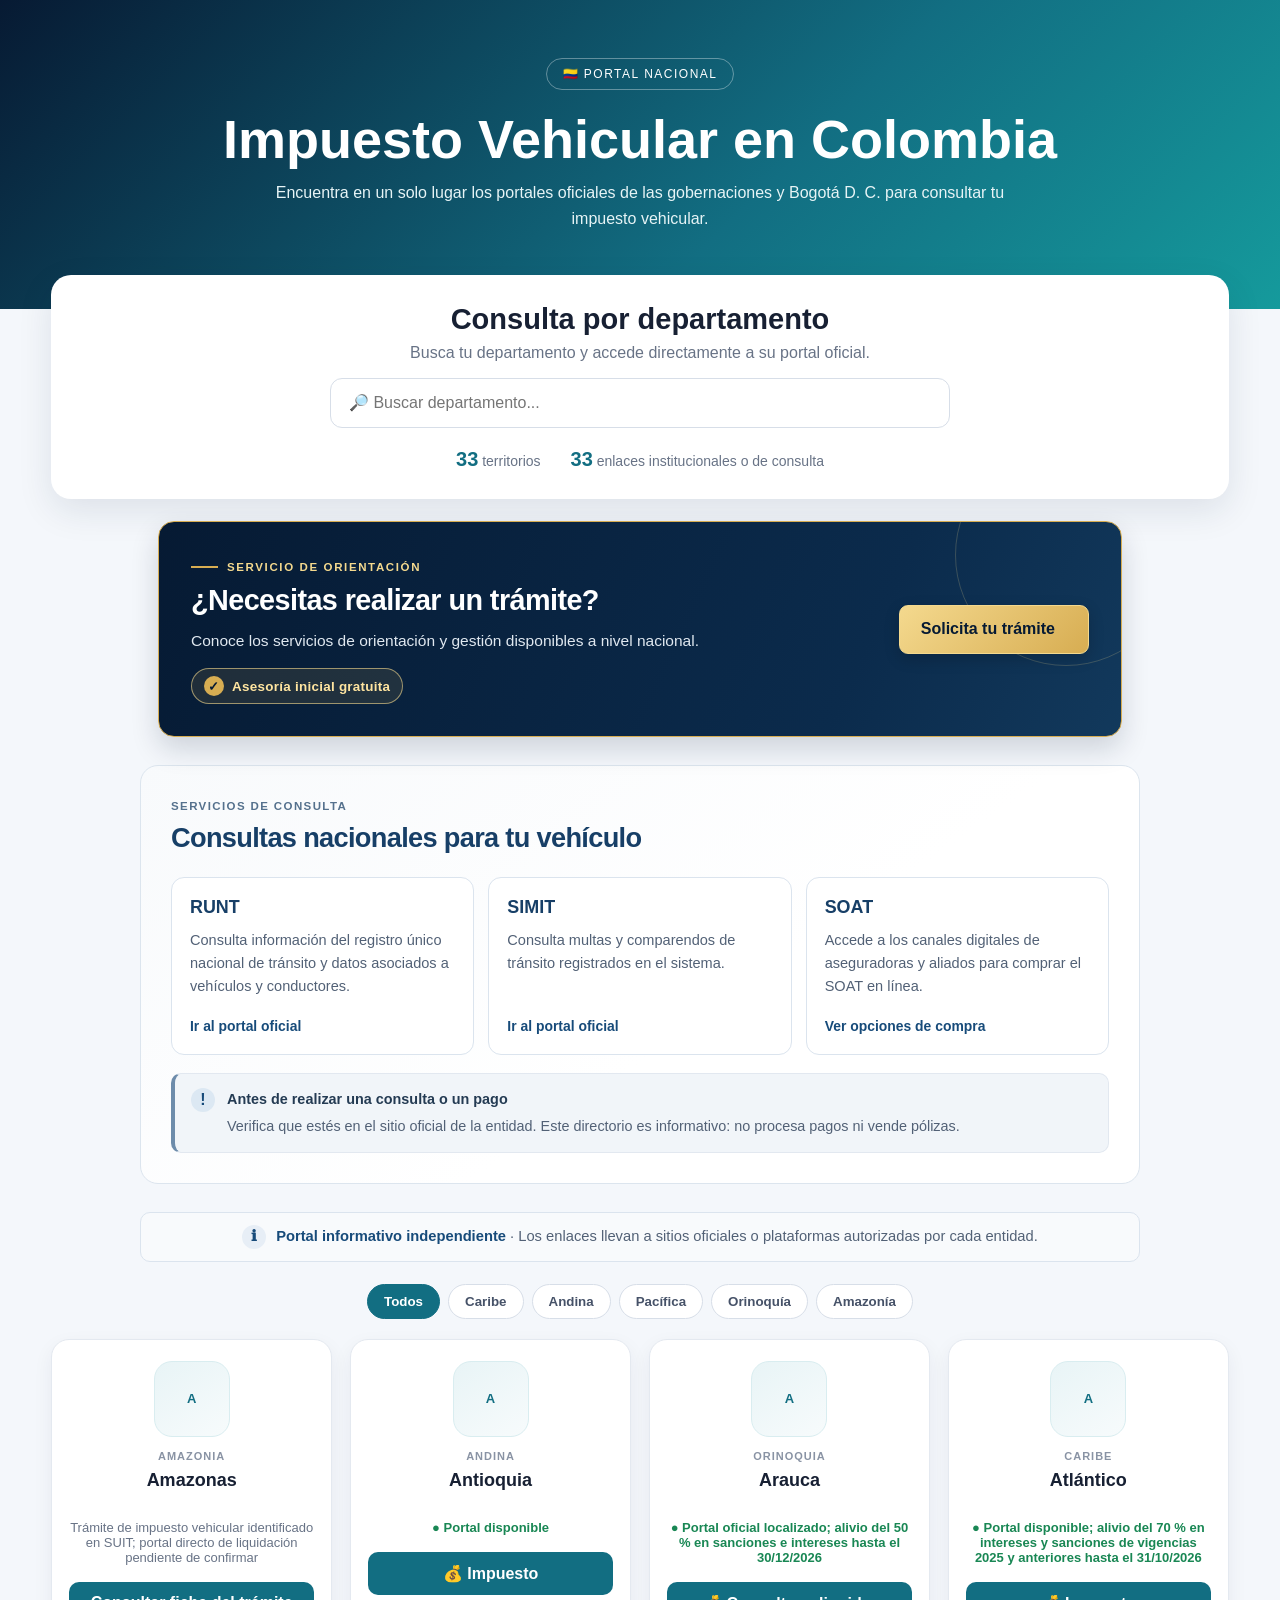
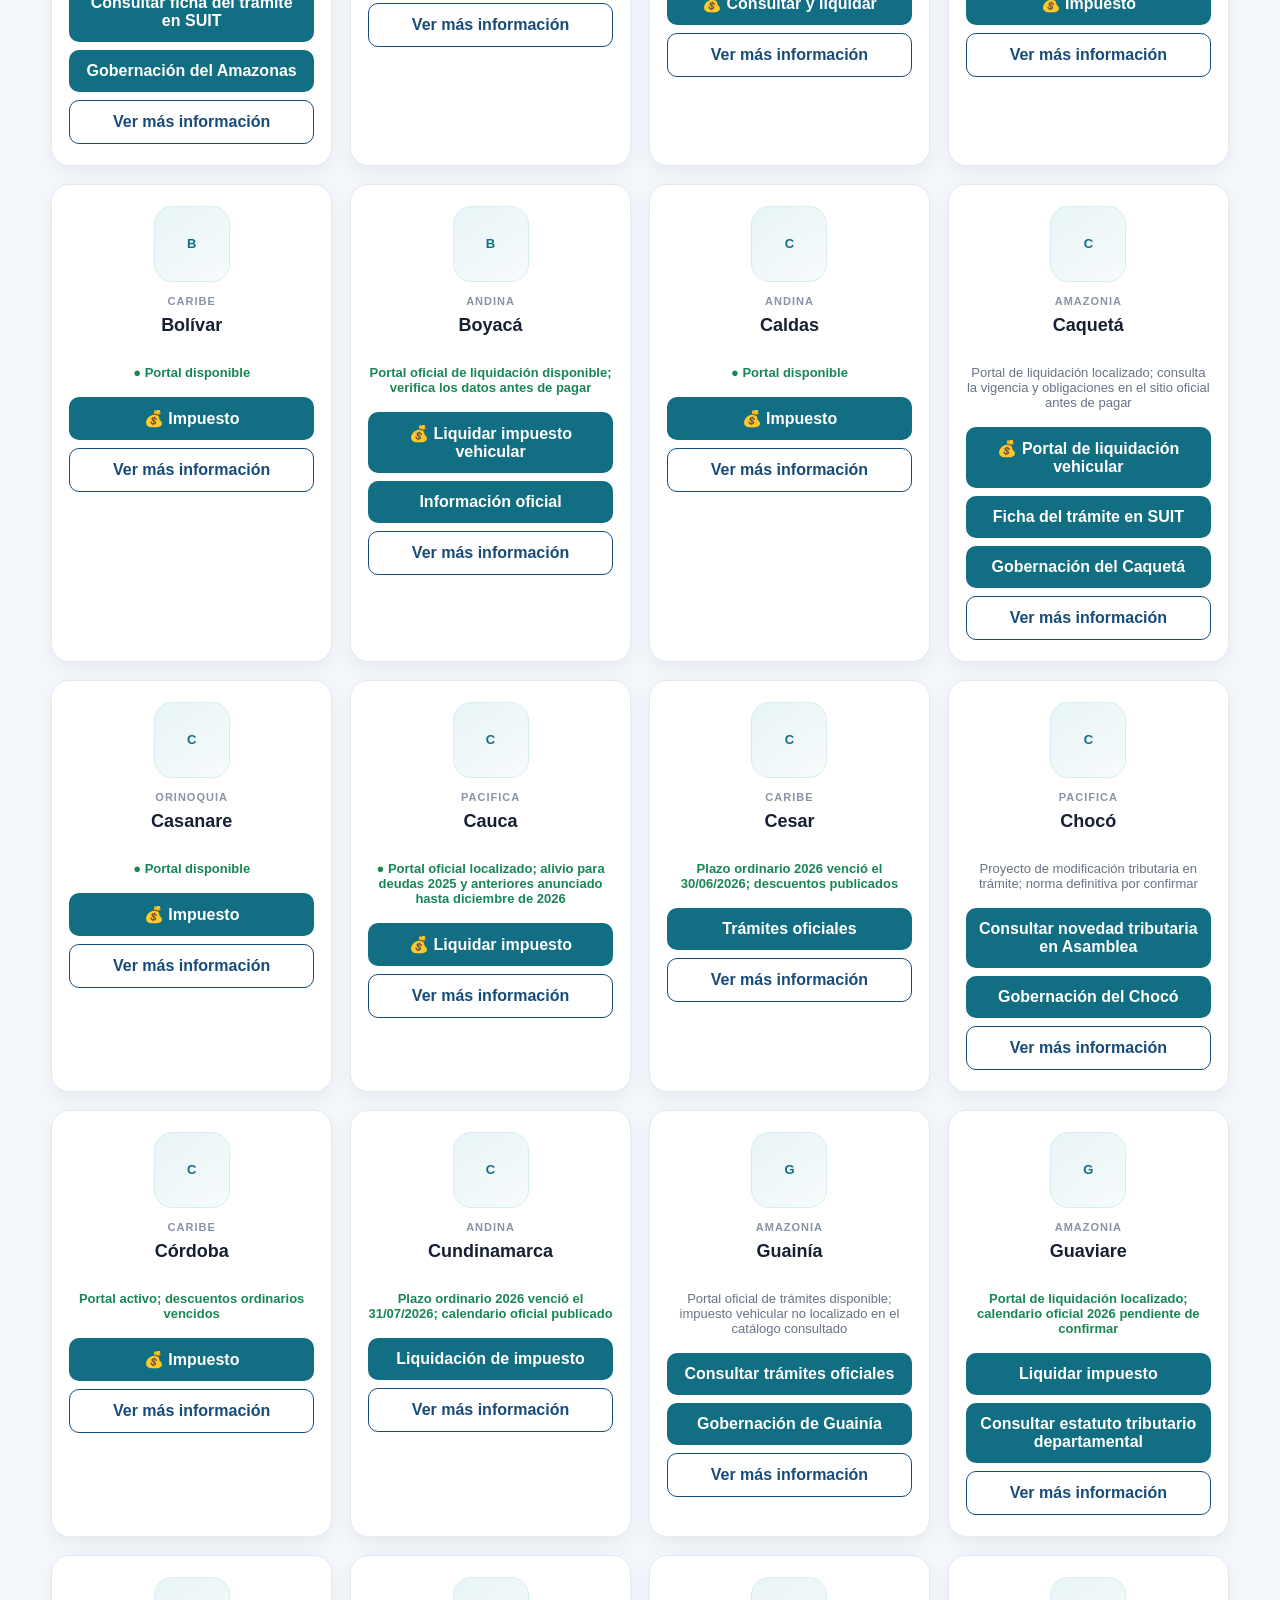
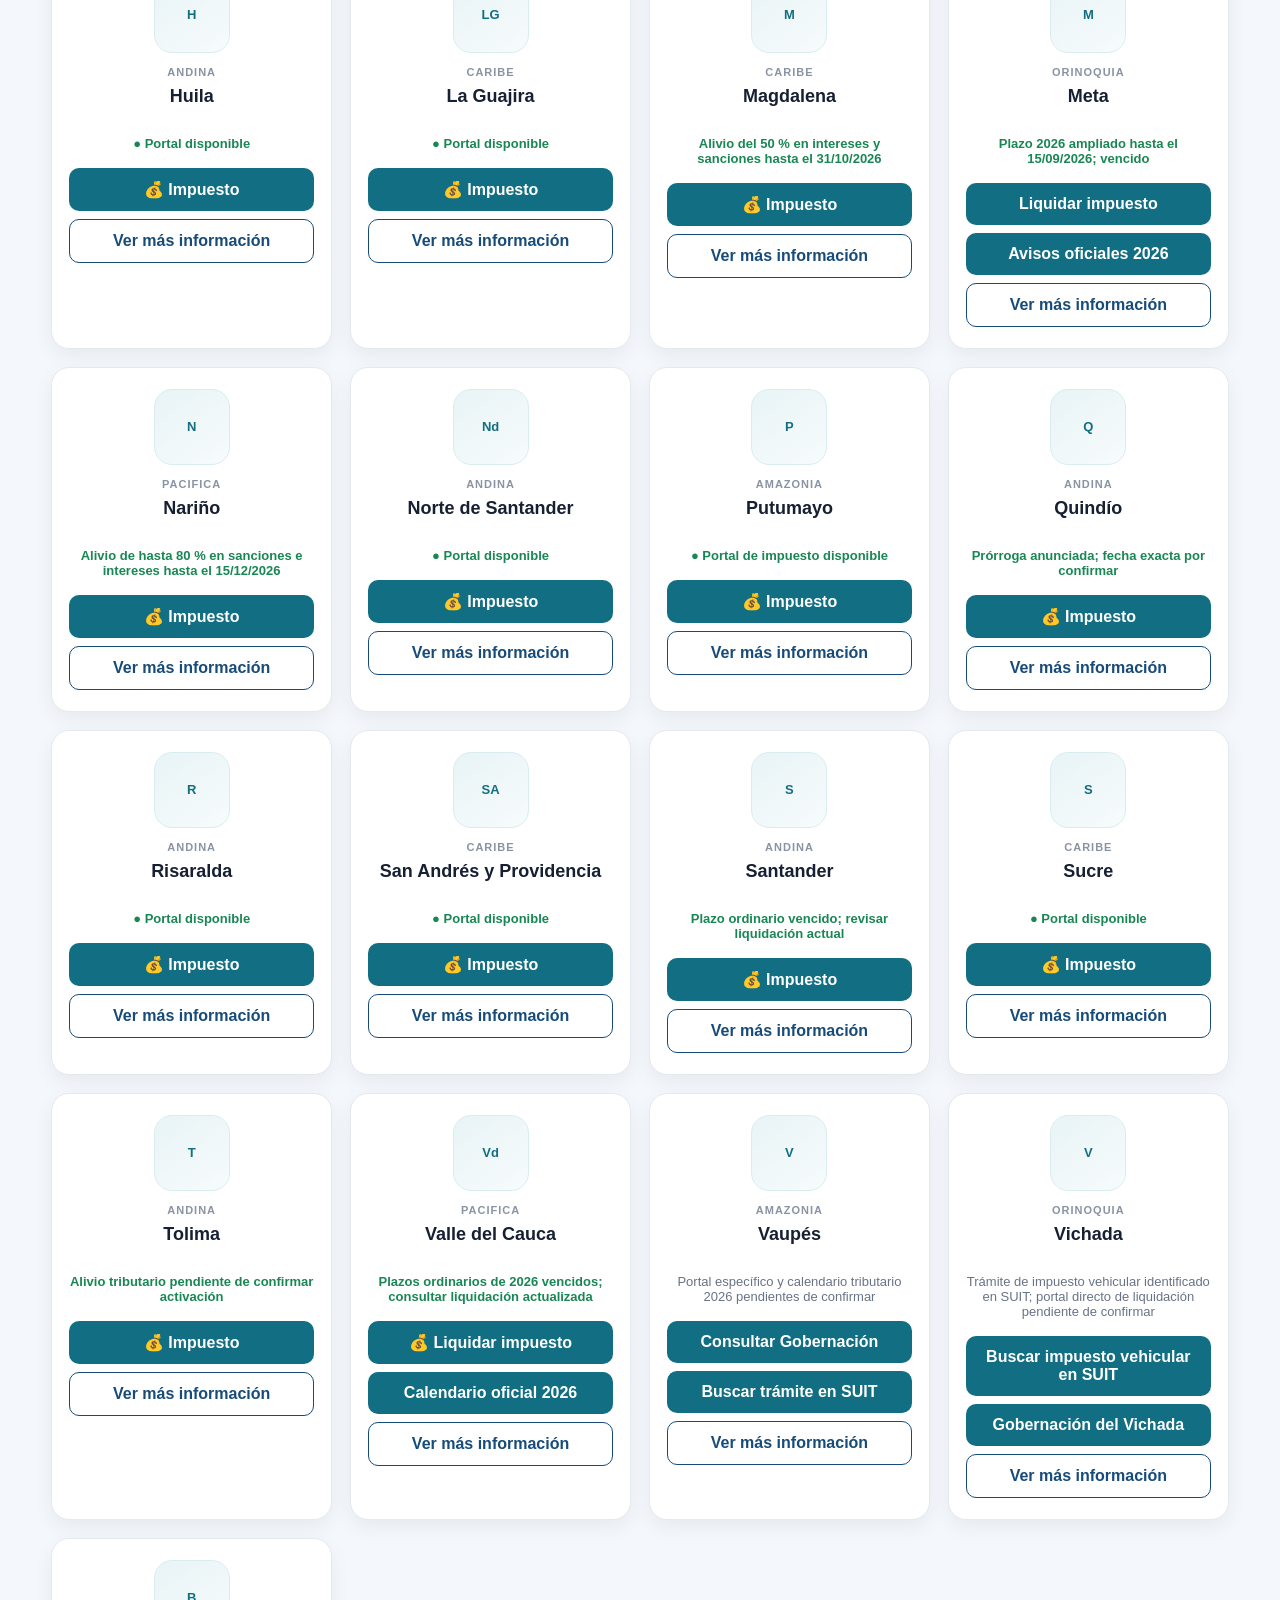
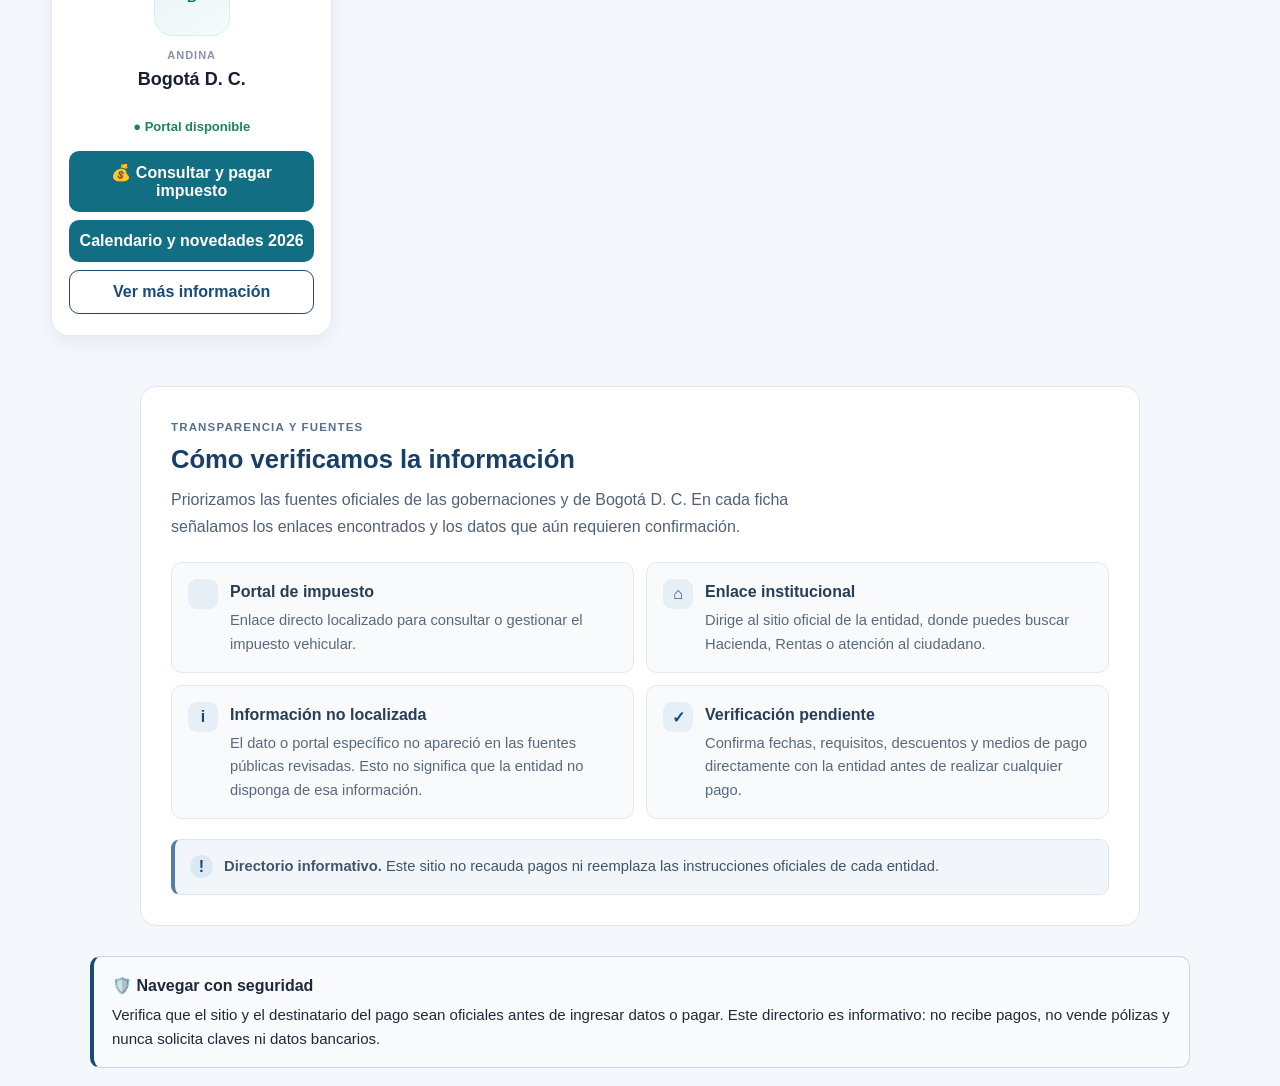
==== index.html @ 4b1fb457 "Retirar banners temporales y restaurar encabezado de texto" ====
<!DOCTYPE html>
<html lang="es">
<head>
    <meta charset="UTF-8">
    <meta name="viewport" content="width=device-width, initial-scale=1.0">
    <meta name="description" content="Portal informativo para consultar el impuesto vehicular en Colombia y acceder a los portales oficiales por departamento.">
    <title>Impuesto Vehicular en Colombia | Consulta por Departamento</title>
    <link rel="stylesheet" href="css/estilos.css">

<style id="modulo-solicita-tramite">
.tramites-acceso{max-width:1000px;margin:22px auto 28px;padding:0 18px}
.tramites-resumen{position:relative;display:flex;align-items:center;justify-content:space-between;gap:24px;overflow:hidden;padding:clamp(22px,3vw,32px);border:1px solid #d7ad52;border-radius:16px;background:linear-gradient(115deg,#061a33 0%,#0b2b4c 72%,#12395c 100%);box-shadow:0 12px 28px rgba(6,26,51,.16)}
.tramites-resumen:after{content:"";position:absolute;right:-56px;top:-78px;width:220px;height:220px;border:1px solid rgba(244,217,142,.2);border-radius:50%;pointer-events:none}
.tramites-resumen-texto{position:relative;z-index:1;min-width:0}
.tramites-etiqueta{display:inline-flex;align-items:center;gap:9px;margin:0 0 10px;color:#f4d98e;font-size:.72rem;font-weight:800;letter-spacing:.14em}
.tramites-etiqueta:before{content:"";display:inline-block;width:27px;height:2px;background:#d7ad52}
.tramites-resumen h2{margin:0 0 9px;color:#fff;font-size:clamp(1.3rem,2.7vw,1.8rem);line-height:1.25;letter-spacing:-.02em}
.tramites-resumen p{margin:0;color:#e0e8f0;font-size:.97rem;line-height:1.65}
.tramites-gratis{display:inline-flex;align-items:center;gap:8px;margin-top:15px;padding:7px 12px;border:1px solid rgba(244,217,142,.6);border-radius:999px;background:rgba(215,173,82,.12);color:#ffe5a0;font-size:.84rem;font-weight:800;letter-spacing:.02em}
.tramites-gratis-icono{display:inline-flex;align-items:center;justify-content:center;width:20px;height:20px;border-radius:50%;background:#d7ad52;color:#061a33;font-size:.8rem;font-weight:900}
.tramites-toggle{position:relative;z-index:1;flex:0 0 auto;display:inline-flex;align-items:center;justify-content:center;gap:12px;min-height:49px;padding:13px 21px;border:1px solid #f4d98e;border-radius:9px;background:linear-gradient(135deg,#f4d98e,#d7ad52);color:#061a33;text-decoration:none;font:inherit;font-weight:800;box-shadow:0 5px 15px rgba(0,0,0,.18);transition:transform .18s ease,box-shadow .18s ease}
.tramites-toggle:hover,.tramites-toggle:focus-visible{transform:translateY(-2px);box-shadow:0 8px 20px rgba(0,0,0,.24);outline:3px solid rgba(244,217,142,.35);outline-offset:3px}
.tramites-toggle span{font-size:1.08rem}
.tramites-panel{margin-top:12px;padding:clamp(18px,3vw,28px);border:1px solid #dce5ee;border-radius:15px;background:#fff;color:#26364a}
.tramites-panel[hidden]{display:none}
.tramites-panel-cabecera{max-width:760px;margin-bottom:22px}
.tramites-panel-cabecera h3{margin:0 0 9px;color:#173f67;font-size:clamp(1.25rem,2.5vw,1.65rem);line-height:1.3}
.tramites-panel-cabecera p{margin:0;color:#526176;line-height:1.7}
.tramites-panel-grid{display:grid;grid-template-columns:repeat(2,minmax(0,1fr));gap:12px}
.tramites-panel-item{display:flex;align-items:flex-start;gap:12px;padding:16px;border:1px solid #e2e8f0;border-radius:11px;background:#f8fafc;min-width:0}
.tramites-panel-icono{display:flex;flex:0 0 34px;width:34px;height:34px;align-items:center;justify-content:center;border-radius:9px;background:#e9eff5;color:#174b7a;font-weight:800}
.tramites-panel-item h4{margin:0 0 5px;color:#173f67;font-size:.98rem}
.tramites-panel-item p{margin:0;color:#526176;font-size:.9rem;line-height:1.55}
.tramites-contacto{display:flex;align-items:center;justify-content:space-between;gap:15px;margin-top:18px;padding:16px;border-radius:11px;background:#f1f5f9}
.tramites-contacto p{margin:0;color:#33465b;line-height:1.6}
.tramites-contacto a{color:#174b7a;font-weight:800;text-decoration:none}
.tramites-aviso{margin:16px 0 0;color:#68788c;font-size:.83rem;line-height:1.6}
@media(max-width:720px){.tramites-acceso{margin:16px 0 22px;padding:0 12px}.tramites-resumen{align-items:flex-start;flex-direction:column;gap:18px;padding:21px}.tramites-toggle{width:100%}.tramites-panel-grid{grid-template-columns:1fr}.tramites-contacto{align-items:flex-start;flex-direction:column;padding:14px}}
</style>


<style>
.directorio-nacional-grid{display:grid;grid-template-columns:repeat(auto-fit,minmax(210px,1fr));gap:10px;margin:14px 0}
.directorio-nacional-grid a{display:flex;flex-direction:column;gap:6px;padding:13px;border:1px solid #dbe3ea;border-radius:10px;background:#fff;color:inherit;text-decoration:none}
.directorio-nacional-grid a:hover{border-color:#64748b}
.directorio-nacional-grid span{font-size:.9rem;line-height:1.45}

.buscador-autocompletar{position:relative;width:100%;max-width:620px;margin:0 auto;text-align:left}
.buscador-autocompletar #buscador{width:100%;box-sizing:border-box}
.sugerencias-busqueda{position:absolute;z-index:1000;top:calc(100% + 4px);left:0;right:0;max-height:280px;overflow-y:auto;background:#fff;border:1px solid #cbd5e1;border-radius:10px;box-shadow:0 8px 24px rgba(15,23,42,.14)}
.sugerencias-busqueda [role="option"]{display:block;width:100%;padding:11px 14px;border:0;border-bottom:1px solid #eef2f7;background:#fff;text-align:left;color:#0f172a;font:inherit;cursor:pointer}
.sugerencias-busqueda [role="option"]:hover,.sugerencias-busqueda [role="option"]:focus{background:#f1f5f9;outline:2px solid #94a3b8;outline-offset:-2px}
.sugerencias-busqueda .sin-resultados{padding:12px 14px;color:#64748b;font-size:.92rem}
.card.destino-busqueda{outline:3px solid #64748b;outline-offset:3px;scroll-margin-top:24px}
@media(prefers-reduced-motion:reduce){.card.destino-busqueda{scroll-behavior:auto}}

/* La ficha completa se consulta en una página aparte, no dentro de la tarjeta */
.ficha-departamental{display:none!important}
.acciones{display:flex;flex-wrap:wrap;gap:8px}
.boton-mas-informacion{background:#fff!important;color:#174b7a!important;border:1px solid #174b7a!important}

/* Diseño profesional: accesos nacionales */
.directorio-nacional-pro{box-sizing:border-box;max-width:1000px;width:calc(100% - 32px);margin:28px auto;padding:clamp(20px,3vw,30px);border:1px solid #dce5ee;border-radius:18px;background:linear-gradient(145deg,#f8fafc 0%,#fff 58%);color:#243247}
.nacional-cabecera{max-width:720px;margin:0 0 22px}
.nacional-etiqueta{display:inline-block;margin:0 0 9px;color:#55718d;font-size:.72rem;font-weight:750;letter-spacing:.12em}
.nacional-cabecera h2{margin:0 0 10px;color:#173f67;font-size:clamp(1.3rem,2.5vw,1.7rem);line-height:1.25;letter-spacing:-.025em}
.nacional-cabecera p{margin:0;color:#526176;font-size:1rem;line-height:1.7}
.directorio-nacional-grid{display:grid;grid-template-columns:repeat(3,minmax(0,1fr));gap:14px;margin:0}
.directorio-nacional-grid>a{display:flex;min-width:0;flex-direction:column;align-items:flex-start;gap:9px;padding:18px;border:1px solid #dbe4ee;border-radius:13px;background:#fff;color:#526176;text-decoration:none;transition:border-color .18s ease,box-shadow .18s ease,transform .18s ease}
.directorio-nacional-grid>a:hover,.directorio-nacional-grid>a:focus-visible{border-color:#8da8c3;box-shadow:0 7px 20px rgba(23,63,103,.08);transform:translateY(-2px);outline:none}
.directorio-nacional-grid>a>strong{color:#173f67;font-size:1.12rem;line-height:1.3}
.directorio-nacional-grid>a>strong span{color:#6485a6;font-size:.9rem}
.directorio-nacional-grid>a>span:not(.nacional-icono):not(.nacional-enlace){font-size:.91rem;line-height:1.6}
.directorio-nacional-grid .nacional-icono{display:flex;align-items:center;justify-content:center;width:34px;height:34px;border-radius:9px;background:#edf3f8;color:#174b7a;font-size:.78rem;font-weight:750;letter-spacing:.04em}
.directorio-nacional-grid .nacional-enlace{display:flex;align-items:center;gap:6px;margin-top:auto;padding-top:8px;color:#174b7a;font-size:.87rem;font-weight:700}
.nacional-seguridad{display:flex;align-items:flex-start;gap:12px;margin-top:18px;padding:14px 16px;border:1px solid #e2e8f0;border-left:4px solid #6d8cab;border-radius:10px;background:#f1f5f9}
.nacional-seguridad-icono{display:flex;flex:0 0 24px;align-items:center;justify-content:center;width:24px;height:24px;border-radius:50%;background:#dce8f3;color:#174b7a;font-weight:800}
.nacional-seguridad p{display:flex;flex-direction:column;gap:4px;margin:0;color:#526176;font-size:.9rem;line-height:1.6}
.nacional-seguridad strong{color:#243b53}
@media(max-width:720px){.directorio-nacional-grid{grid-template-columns:1fr;gap:10px}.directorio-nacional-grid>a{padding:16px}.directorio-nacional-pro{margin:20px auto;padding:18px 16px;border-radius:14px}.nacional-cabecera p{font-size:.95rem}}

/* Aviso de portal independiente en el centro del directorio */
.nota-independencia{display:flex;align-items:center;justify-content:center;gap:10px;max-width:1000px;margin:18px auto 22px;padding:12px 18px;box-sizing:border-box;border:1px solid #dbe4ee;border-radius:10px;background:#f8fafc;color:#526176;text-align:center;font-size:.92rem;line-height:1.55}
.nota-independencia>span{flex:0 0 auto;display:inline-flex;align-items:center;justify-content:center;width:24px;height:24px;border-radius:50%;background:#e7eef6;color:#174b7a;font-weight:700}
.nota-independencia p{margin:0}
.nota-independencia strong{color:#174b7a}
@media(max-width:640px){.nota-independencia{margin:14px 12px 18px;padding:12px;font-size:.88rem;align-items:flex-start;text-align:left}}

/* Aviso de navegación segura también al final de cada página */
.seguridad-final{max-width:1100px;margin:24px auto 18px;padding:16px 18px;box-sizing:border-box;border:1px solid #cbd5e1;border-left:4px solid #174b7a;border-radius:10px;background:#f8fafc;color:#1e293b;line-height:1.6}
.seguridad-final strong{display:block;margin-bottom:4px}
.seguridad-final p{margin:0;font-size:.94rem}
@media(max-width:640px){.seguridad-final{margin:20px 12px 14px;padding:14px}}

</style>


<style id="ocultar-aviso-antiguo">.seguridad{display:none!important}</style>

<style id="fichas-verificacion-responsive">
.nota-metodologia[aria-labelledby="titulo-fichas"]{
  box-sizing:border-box;
  max-width:1100px;
  margin:28px auto 22px;
  padding:clamp(18px,3vw,28px);
  border:1px solid #dbe4ee;
  border-radius:18px;
  background:linear-gradient(145deg,#f8fafc,#fff);
  color:#243247;
  overflow-wrap:anywhere;
}
.nota-metodologia[aria-labelledby="titulo-fichas"] h2{
  margin:0 0 12px;
  color:#173f67;
  font-size:clamp(1.2rem,2.4vw,1.65rem);
  line-height:1.25;
  letter-spacing:-.02em;
}
.nota-metodologia[aria-labelledby="titulo-fichas"] p{
  max-width:72ch;
  margin:0 0 14px;
  font-size:1rem;
  line-height:1.65;
  color:#43536a;
}
.nota-metodologia[aria-labelledby="titulo-fichas"] .nota-fecha{
  display:block;
  margin-top:16px;
  padding:12px 14px;
  border-left:3px solid #8aa3bd;
  border-radius:0 8px 8px 0;
  background:#f1f5f9;
  color:#526176;
  font-size:.88rem;
  line-height:1.55;
}
@media(max-width:640px){
  .nota-metodologia[aria-labelledby="titulo-fichas"]{
    margin:20px 12px 18px;
    padding:18px 16px;
    border-radius:14px;
  }
  .nota-metodologia[aria-labelledby="titulo-fichas"] h2{
    font-size:1.22rem;
    line-height:1.3;
    margin-bottom:10px;
  }
  .nota-metodologia[aria-labelledby="titulo-fichas"] p{
    font-size:.96rem;
    line-height:1.65;
    margin-bottom:12px;
  }
  .nota-metodologia[aria-labelledby="titulo-fichas"] .nota-fecha{
    margin-top:14px;
    padding:11px 12px;
    font-size:.85rem;
  }
}
</style>


<style id="ajuste-final-orden-texto">
section.nota-metodologia[aria-labelledby="titulo-fichas"]{
 display:block!important;
 width:100%!important;
 max-width:1000px!important;
 margin:24px auto!important;
 padding:22px!important;
 text-align:left!important;
 line-height:normal!important;
 overflow:visible!important;
}
section.nota-metodologia[aria-labelledby="titulo-fichas"] h2{
 display:block!important;
 margin:0 0 14px!important;
 padding:0!important;
 font-size:clamp(1.2rem,4vw,1.55rem)!important;
 line-height:1.3!important;
 letter-spacing:-.02em!important;
 overflow-wrap:normal!important;
 word-break:normal!important;
}
section.nota-metodologia[aria-labelledby="titulo-fichas"] p{
 display:block!important;
 width:100%!important;
 max-width:68ch!important;
 margin:0 0 16px!important;
 padding:0!important;
 font-size:1rem!important;
 line-height:1.65!important;
 text-align:left!important;
 white-space:normal!important;
 overflow-wrap:break-word!important;
 word-break:normal!important;
}
section.nota-metodologia[aria-labelledby="titulo-fichas"] p.nota-fecha{
 max-width:none!important;
 margin:18px 0 0!important;
 padding:13px 15px!important;
 border-left:3px solid #8aa3bd!important;
 border-radius:0 9px 9px 0!important;
 background:#f1f5f9!important;
 color:#526176!important;
}
section.nota-metodologia[aria-labelledby="titulo-fichas"] p.nota-fecha small{
 display:block!important;
 font-size:.9rem!important;
 line-height:1.6!important;
 white-space:normal!important;
}
@media(max-width:640px){
 section.nota-metodologia[aria-labelledby="titulo-fichas"]{
  width:auto!important;
  margin:18px 12px!important;
  padding:18px 16px!important;
 }
 section.nota-metodologia[aria-labelledby="titulo-fichas"] h2{
  font-size:1.22rem!important;
  line-height:1.35!important;
  margin-bottom:12px!important;
 }
 section.nota-metodologia[aria-labelledby="titulo-fichas"] p{
  font-size:.96rem!important;
  line-height:1.65!important;
  margin-bottom:14px!important;
 }
 section.nota-metodologia[aria-labelledby="titulo-fichas"] p.nota-fecha{
  margin-top:16px!important;
  padding:12px!important;
 }
 section.nota-metodologia[aria-labelledby="titulo-fichas"] p.nota-fecha small{
  font-size:.87rem!important;
  line-height:1.6!important;
 }
}
</style>


<style id="lectura-fichas-en-bloques">
section.nota-metodologia[aria-labelledby="titulo-fichas"] .texto-fichas-intro,
section.nota-metodologia[aria-labelledby="titulo-fichas"] .texto-fichas-detalle{
  display:block!important;
  width:100%!important;
  max-width:62ch!important;
  margin:0 0 12px!important;
  padding:0!important;
  text-align:left!important;
  white-space:normal!important;
  overflow-wrap:normal!important;
  word-break:normal!important;
  line-height:1.75!important;
}
section.nota-metodologia[aria-labelledby="titulo-fichas"] .texto-fichas-detalle{
  margin-bottom:18px!important;
}
@media(max-width:640px){
 section.nota-metodologia[aria-labelledby="titulo-fichas"] .texto-fichas-intro,
 section.nota-metodologia[aria-labelledby="titulo-fichas"] .texto-fichas-detalle{
   font-size:.96rem!important;
   line-height:1.7!important;
 }
}
</style>

<style id="bloque-fichas-legible">
section.nota-metodologia[aria-labelledby="titulo-fichas"] .texto-fichas-intro{
 display:grid!important;
 grid-template-columns:minmax(0,1fr)!important;
 gap:10px!important;
 width:100%!important;
 max-width:64ch!important;
 margin:0 0 18px!important;
 padding:0!important;
}
section.nota-metodologia[aria-labelledby="titulo-fichas"] .texto-fichas-intro p{
 display:block!important;
 width:100%!important;
 max-width:none!important;
 margin:0!important;
 padding:0!important;
 white-space:normal!important;
 text-align:left!important;
 line-height:1.75!important;
 overflow-wrap:break-word!important;
 word-break:normal!important;
}
section.nota-metodologia[aria-labelledby="titulo-fichas"] .texto-fichas-intro strong{
 color:#174b7a!important;
}
@media(max-width:640px){
 section.nota-metodologia[aria-labelledby="titulo-fichas"] .texto-fichas-intro{gap:12px!important}
 section.nota-metodologia[aria-labelledby="titulo-fichas"] .texto-fichas-intro p{font-size:.96rem!important;line-height:1.75!important}
}
</style>

<style id="diseno-profesional-verificacion">
section.ficha-verificacion-pro{
 display:block!important;box-sizing:border-box!important;width:calc(100% - 32px)!important;max-width:1000px!important;margin:28px auto!important;padding:clamp(20px,3vw,30px)!important;border:1px solid #dce5ee!important;border-radius:16px!important;background:#fff!important;color:#26364a!important;text-align:left!important;
}
section.ficha-verificacion-pro h2{margin:0 0 10px!important;padding:0!important;color:#173f67!important;font-size:clamp(1.2rem,2.5vw,1.55rem)!important;line-height:1.3!important;letter-spacing:normal!important}
section.ficha-verificacion-pro .ficha-verificacion-resumen{margin:0 0 20px!important;padding:0!important;max-width:65ch!important;font-size:1rem!important;line-height:1.65!important;color:#526176!important}
section.ficha-verificacion-pro .ficha-verificacion-aviso{display:flex!important;align-items:flex-start!important;gap:12px!important;margin:0 0 20px!important;padding:16px!important;border:1px solid #e2e8f0!important;border-left:4px solid #557da4!important;border-radius:10px!important;background:#f7f9fc!important}
section.ficha-verificacion-pro .ficha-verificacion-icono{display:flex!important;flex:0 0 25px!important;width:25px!important;height:25px!important;align-items:center!important;justify-content:center!important;border-radius:50%!important;background:#e3edf7!important;color:#174b7a!important;font-weight:700!important}
section.ficha-verificacion-pro .ficha-verificacion-aviso p{display:flex!important;flex-direction:column!important;gap:5px!important;margin:0!important;padding:0!important;max-width:65ch!important;font-size:.96rem!important;line-height:1.6!important;white-space:normal!important;overflow-wrap:break-word!important}
section.ficha-verificacion-pro .ficha-verificacion-aviso strong{color:#243b53!important}
section.ficha-verificacion-pro .nota-fecha{display:block!important;margin:0!important;padding:12px 0 0!important;border-top:1px solid #e8edf3!important;color:#66758a!important;font-size:.86rem!important;line-height:1.6!important}
section.ficha-verificacion-pro .nota-fecha small{font-size:inherit!important;line-height:inherit!important}
@media(max-width:640px){
 section.ficha-verificacion-pro{width:calc(100% - 24px)!important;margin:18px auto!important;padding:18px 16px!important;border-radius:13px!important}
 section.ficha-verificacion-pro .ficha-verificacion-resumen{font-size:.95rem!important;margin-bottom:16px!important}
 section.ficha-verificacion-pro .ficha-verificacion-aviso{gap:10px!important;padding:13px!important;margin-bottom:16px!important}
 section.ficha-verificacion-pro .ficha-verificacion-aviso p{font-size:.92rem!important}
 section.ficha-verificacion-pro .nota-fecha{font-size:.82rem!important}
}
</style>
<style id="metodologia-diseno-profesional">
section.metodologia-pro{display:block!important;box-sizing:border-box!important;width:calc(100% - 32px)!important;max-width:1000px!important;margin:30px auto!important;padding:clamp(20px,3vw,30px)!important;border:1px solid #dce5ee!important;border-radius:16px!important;background:#fff!important;color:#26364a!important;text-align:left!important}
section.metodologia-pro .metodologia-encabezado{margin:0 0 22px!important}
section.metodologia-pro .metodologia-etiqueta{display:inline-block!important;margin:0 0 10px!important;color:#55718d!important;font-size:.72rem!important;font-weight:700!important;letter-spacing:.1em!important}
section.metodologia-pro h2{margin:0 0 10px!important;padding:0!important;color:#173f67!important;font-size:clamp(1.25rem,2.5vw,1.6rem)!important;line-height:1.3!important;letter-spacing:normal!important}
section.metodologia-pro .metodologia-encabezado>p{max-width:72ch!important;margin:0!important;padding:0!important;color:#526176!important;font-size:1rem!important;line-height:1.7!important}
section.metodologia-pro .metodologia-lista{display:grid!important;grid-template-columns:repeat(2,minmax(0,1fr))!important;gap:12px!important;margin:0 0 20px!important;padding:0!important}
section.metodologia-pro .metodologia-item{display:flex!important;align-items:flex-start!important;gap:12px!important;min-width:0!important;margin:0!important;padding:16px!important;border:1px solid #e2e8f0!important;border-radius:11px!important;background:#f8fafc!important}
section.metodologia-pro .metodologia-simbolo{display:flex!important;flex:0 0 30px!important;width:30px!important;height:30px!important;align-items:center!important;justify-content:center!important;border-radius:9px!important;background:#e6eef6!important;color:#174b7a!important;font-size:1rem!important;font-weight:700!important}
section.metodologia-pro .metodologia-item h3{margin:2px 0 6px!important;padding:0!important;color:#263e57!important;font-size:1rem!important;line-height:1.35!important}
section.metodologia-pro .metodologia-item p{margin:0!important;padding:0!important;color:#59697d!important;font-size:.92rem!important;line-height:1.6!important;white-space:normal!important;overflow-wrap:break-word!important}
section.metodologia-pro .metodologia-pie{display:flex!important;align-items:flex-start!important;gap:11px!important;margin:0!important;padding:15px!important;border:1px solid #dce6ef!important;border-left:4px solid #557da4!important;border-radius:9px!important;background:#f2f6fa!important}
section.metodologia-pro .metodologia-pie-icono{display:flex!important;flex:0 0 23px!important;width:23px!important;height:23px!important;align-items:center!important;justify-content:center!important;border-radius:50%!important;background:#dce8f3!important;color:#174b7a!important;font-weight:700!important}
section.metodologia-pro .metodologia-pie p{margin:0!important;padding:0!important;color:#40546a!important;font-size:.92rem!important;line-height:1.6!important}
@media(max-width:640px){section.metodologia-pro{width:calc(100% - 24px)!important;margin:20px auto!important;padding:18px 16px!important;border-radius:13px!important}section.metodologia-pro .metodologia-encabezado{margin-bottom:18px!important}section.metodologia-pro .metodologia-encabezado>p{font-size:.95rem!important}section.metodologia-pro .metodologia-lista{grid-template-columns:minmax(0,1fr)!important;gap:10px!important;margin-bottom:16px!important}section.metodologia-pro .metodologia-item{padding:13px!important;gap:10px!important}section.metodologia-pro .metodologia-item p{font-size:.9rem!important}section.metodologia-pro .metodologia-pie{padding:13px!important}}
</style>

<!-- Google Analytics 4 -->
<script async src="https://www.googletagmanager.com/gtag/js?id=G-MXK51Y9C6W"></script>
<script>
  window.dataLayer = window.dataLayer || [];
  function gtag(){dataLayer.push(arguments);}
  gtag('js', new Date());
  gtag('config', 'G-MXK51Y9C6W');
</script>

</head>
<body>

<header class="hero">
    <div class="hero-content">
        <span class="badge">🇨🇴 PORTAL NACIONAL</span>
        <h1>Impuesto Vehicular en Colombia</h1>
        <p>Encuentra en un solo lugar los portales oficiales de las gobernaciones y Bogotá D. C. para consultar tu impuesto vehicular.</p>
    </div>
</header>

<main>
    <section class="intro">
        <h2>Consulta por departamento</h2>
        <p>Busca tu departamento y accede directamente a su portal oficial.</p>
        <div class="buscador-autocompletar">
            <input type="search" id="buscador" placeholder="🔎 Buscar departamento..." aria-label="Buscar departamento">
            <div id="sugerencias-busqueda" class="sugerencias-busqueda" role="listbox" aria-label="Sugerencias de departamentos" hidden></div>
        </div>
        <div class="estadisticas">
            <span><strong id="total">33</strong> territorios</span>
            <span><strong id="disponibles">26</strong> enlaces institucionales o de consulta</span>
        </div>
    </section>

    <section class="tramites-acceso" aria-labelledby="titulo-acceso-tramites">
      <div class="tramites-resumen">
        <div class="tramites-resumen-texto">
          <span class="tramites-etiqueta">SERVICIO DE ORIENTACIÓN</span>
          <h2 id="titulo-acceso-tramites">¿Necesitas realizar un trámite?</h2>
          <p>Conoce los servicios de orientación y gestión disponibles a nivel nacional.</p>
          <span class="tramites-gratis"><span class="tramites-gratis-icono" aria-hidden="true">✓</span> Asesoría inicial gratuita</span>
        </div>
        <a class="tramites-toggle" href="tramites.html">Solicita tu trámite <span aria-hidden="true"></span></a>
      </div>
    </section>

<section class="directorio-nacional-pro" id="directorio-nacional" aria-labelledby="titulo-directorio-nacional">
        <div class="nacional-cabecera">
            <span class="nacional-etiqueta">SERVICIOS DE CONSULTA</span>
            <h2 id="titulo-directorio-nacional">Consultas nacionales para tu vehículo</h2>
            <p></p>
        </div>
        <div class="directorio-nacional-grid">
            <a href="https://www.runt.gov.co/" rel="noopener noreferrer" aria-label="Ir al sitio oficial del RUNT">
                <strong>RUNT <span aria-hidden="true"></span></strong>
                <span>Consulta información del registro único nacional de tránsito y datos asociados a vehículos y conductores.</span>
                <span class="nacional-enlace">Ir al portal oficial <span aria-hidden="true"></span></span>
            </a>
            <a href="https://www.fcm.org.co/simit/" rel="noopener noreferrer" aria-label="Ir al sitio oficial del SIMIT">
                <strong>SIMIT <span aria-hidden="true"></span></strong>
                <span>Consulta multas y comparendos de tránsito registrados en el sistema.</span>
                <span class="nacional-enlace">Ir al portal oficial <span aria-hidden="true"></span></span>
            </a>
            <a href="soat.html" rel="noopener noreferrer" aria-label="Abrir el directorio de compra del SOAT en esta misma pestaña">
                <strong>SOAT <span aria-hidden="true"></span></strong>
                <span>Accede a los canales digitales de aseguradoras y aliados para comprar el SOAT en línea.</span>
                <span class="nacional-enlace">Ver opciones de compra <span aria-hidden="true"></span></span>
            </a>
        </div>
        <div class="nacional-seguridad" role="note">
            <span class="nacional-seguridad-icono" aria-hidden="true">!</span>
            <p><strong>Antes de realizar una consulta o un pago</strong><span>Verifica que estés en el sitio oficial de la entidad. Este directorio es informativo: no procesa pagos ni vende pólizas.</span></p>
        </div>
    </section>




    
    

    <div class="nota-independencia" role="note"><span aria-hidden="true">ℹ</span><p><strong>Portal informativo independiente</strong> · Los enlaces llevan a sitios oficiales o plataformas autorizadas por cada entidad.</p></div>

    <section class="regiones">
        <button class="filtro activo-filtro" data-region="Todos">Todos</button>
        <button class="filtro" data-region="Caribe">Caribe</button>
        <button class="filtro" data-region="Andina">Andina</button>
        <button class="filtro" data-region="Pacifica">Pacífica</button>
        <button class="filtro" data-region="Orinoquia">Orinoquía</button>
        <button class="filtro" data-region="Amazonia">Amazonía</button>
    </section>

    
    <section id="departamentos" class="grid">
<article class="card proximamente" data-nombre="amazonas" data-region="Amazonia">
<div class="escudo"><img src="https://commons.wikimedia.org/wiki/Special:FilePath/Escudo%20de%20Amazonas%20(Colombia).svg" alt="Escudo de Amazonas" loading="lazy" onerror="this.style.display='none';this.nextElementSibling.style.display='block'"><b style="display:none">A</b></div>
<div class="region">Amazonia</div><h3>Amazonas</h3><span class="estado">Trámite de impuesto vehicular identificado en SUIT; portal directo de liquidación pendiente de confirmar</span>
<div class="acciones"><a class="boton" href="https://visorsuit.funcionpublica.gov.co/auth/visor?fi=14797" rel="noopener noreferrer">Consultar ficha del trámite en SUIT</a><a class="boton" href="https://www.amazonas.gov.co/" rel="noopener noreferrer">Gobernación del Amazonas</a></div></article>
<article class="card activo" data-nombre="antioquia" data-region="Andina">
<div class="escudo"><img src="https://commons.wikimedia.org/wiki/Special:FilePath/Escudo%20de%20Antioquia.svg" alt="Escudo de Antioquia" loading="lazy" onerror="this.style.display='none';this.nextElementSibling.style.display='block'"><b style="display:none">A</b></div>
<div class="region">Andina</div><h3>Antioquia</h3><span class="estado">● Portal disponible</span>
<div class="acciones"><a class="boton" href="https://www.vehiculosantioquia.com.co/" rel="noopener noreferrer">💰 Impuesto </a></div></article>
<article class="card activo" data-nombre="arauca" data-region="Orinoquia">
<div class="escudo"><img src="https://commons.wikimedia.org/wiki/Special:FilePath/Escudo%20de%20Arauca.svg" alt="Escudo de Arauca" loading="lazy" onerror="this.style.display='none';this.nextElementSibling.style.display='block'"><b style="display:none">A</b></div>
<div class="region">Orinoquia</div><h3>Arauca</h3><span class="estado">● Portal oficial localizado; alivio del 50 % en sanciones e intereses hasta el 30/12/2026</span>
<div class="acciones"><a class="boton" href="https://arauca.gov.co/impuesto-de-vehiculo/" rel="noopener noreferrer">💰 Consultar y liquidar </a></div></article>
<article class="card activo" data-nombre="atlántico" data-region="Caribe">
<div class="escudo"><img src="https://commons.wikimedia.org/wiki/Special:FilePath/Escudo%20del%20Atl%C3%A1ntico.svg" alt="Escudo de Atlantico" loading="lazy" onerror="this.style.display='none';this.nextElementSibling.style.display='block'"><b style="display:none">A</b></div>
<div class="region">Caribe</div><h3>Atlántico</h3><span class="estado">● Portal disponible; alivio del 70 % en intereses y sanciones de vigencias 2025 y anteriores hasta el 31/10/2026</span>
<div class="acciones"><a class="boton" href="https://portalimpuestos.atlantico.gov.co/Portal-ATLRentas/vehiculos_declaracion.jsp" rel="noopener noreferrer">💰 Impuesto </a></div></article>
<article class="card activo" data-nombre="bolívar" data-region="Caribe">
<div class="escudo"><img src="https://commons.wikimedia.org/wiki/Special:FilePath/Escudo%20de%20Bol%C3%ADvar%20(Colombia).svg" alt="Escudo de Bolivar" loading="lazy" onerror="this.style.display='none';this.nextElementSibling.style.display='block'"><b style="display:none">B</b></div>
<div class="region">Caribe</div><h3>Bolívar</h3><span class="estado">● Portal disponible</span>
<div class="acciones"><a class="boton" href="https://impuestos.bolivar.gov.co/gobol_web/liquidaciones" rel="noopener noreferrer">💰 Impuesto </a></div></article>
<article class="card activo" data-nombre="boyacá" data-region="Andina">
<div class="escudo"><img src="https://commons.wikimedia.org/wiki/Special:FilePath/Escudo%20de%20Boyac%C3%A1.svg" alt="Escudo de Boyaca" loading="lazy" onerror="this.style.display='none';this.nextElementSibling.style.display='block'"><b style="display:none">B</b></div>
<div class="region">Andina</div><h3>Boyacá</h3><span class="estado">Portal oficial de liquidación disponible; verifica los datos antes de pagar</span>
<div class="acciones"><a class="boton" href="https://vehiculos.boyaca.gov.co/siver-v-boyaca/liquidacionweb/primeraa.php" rel="noopener noreferrer">💰 Liquidar impuesto vehicular</a><a class="boton" href="https://www.boyaca.gov.co/tramite-solicitud-impuestos-de-vehiculos-boleta-fiscal/" rel="noopener noreferrer">Información oficial</a></div></article>
<article class="card activo" data-nombre="caldas" data-region="Andina">
<div class="escudo"><img src="https://commons.wikimedia.org/wiki/Special:FilePath/Coat%20of%20Arms%20of%20the%20Department%20of%20Caldas.svg" alt="Escudo de Caldas" loading="lazy" onerror="this.style.display='none';this.nextElementSibling.style.display='block'"><b style="display:none">C</b></div>
<div class="region">Andina</div><h3>Caldas</h3><span class="estado">● Portal disponible</span>
<div class="acciones"><a class="boton" href="https://rentas.caldas.gov.co/" rel="noopener noreferrer">💰 Impuesto </a></div></article>
<article class="card proximamente" data-nombre="caquetá" data-region="Amazonia">
<div class="escudo"><img src="https://commons.wikimedia.org/wiki/Special:FilePath/Escudo%20del%20Caquet%C3%A1.svg" alt="Escudo de Caqueta" loading="lazy" onerror="this.style.display='none';this.nextElementSibling.style.display='block'"><b style="display:none">C</b></div>
<div class="region">Amazonia</div><h3>Caquetá</h3><span class="estado">Portal de liquidación localizado; consulta la vigencia y obligaciones en el sitio oficial antes de pagar</span>
<div class="acciones"><a class="boton" href="https://iuva.syc.com.co/caqueta" rel="noopener noreferrer">💰 Portal de liquidación vehicular</a><a class="boton" href="https://www.funcionpublica.gov.co/dafpIndexerBT/tramite/index?bloquearFiltroDepartamento=&bloquearFiltroEntidad=4403&bloquearFiltroMunicipio=&bloquearFiltroSector=00&find=FindNext&query=Impuesto+sobre+veh%C3%ADculos+automotores" rel="noopener noreferrer">Ficha del trámite en SUIT</a><a class="boton" href="https://www.caqueta.gov.co/" rel="noopener noreferrer">Gobernación del Caquetá</a></div></article>
<article class="card activo" data-nombre="casanare" data-region="Orinoquia">
<div class="escudo"><img src="https://commons.wikimedia.org/wiki/Special:FilePath/Escudo%20oficial%20de%20Casanare.svg" alt="Escudo de Casanare" loading="lazy" onerror="this.style.display='none';this.nextElementSibling.style.display='block'"><b style="display:none">C</b></div>
<div class="region">Orinoquia</div><h3>Casanare</h3><span class="estado">● Portal disponible</span>
<div class="acciones"><a class="boton" href="https://impuestos.casanare.gov.co/impuesto-vehiculos" rel="noopener noreferrer">💰 Impuesto </a></div></article>
<article class="card activo" data-nombre="cauca" data-region="Pacifica">
<div class="escudo"><img src="https://commons.wikimedia.org/wiki/Special:FilePath/Escudo%20del%20Cauca.svg" alt="Escudo de Cauca" loading="lazy" onerror="this.style.display='none';this.nextElementSibling.style.display='block'"><b style="display:none">C</b></div>
<div class="region">Pacifica</div><h3>Cauca</h3><span class="estado">● Portal oficial localizado; alivio para deudas 2025 y anteriores anunciado hasta diciembre de 2026</span>
<div class="acciones"><a class="boton" href="https://rentascauca.gov.co/" rel="noopener noreferrer">💰 Liquidar impuesto </a></div></article>
<article class="card activo" data-nombre="cesar" data-region="Caribe">
<div class="escudo"><img src="https://commons.wikimedia.org/wiki/Special:FilePath/Coat%20of%20arms%20of%20Cesar%20(Colombia).svg" alt="Escudo de Cesar" loading="lazy" onerror="this.style.display='none';this.nextElementSibling.style.display='block'"><b style="display:none">C</b></div>
<div class="region">Caribe</div><h3>Cesar</h3><span class="estado">Plazo ordinario 2026 venció el 30/06/2026; descuentos publicados</span>
<div class="acciones"><a class="boton" href="https://www.cesar.gov.co/d/es/atencion-ciudadano/tramites-servicios/46-tramites" rel="noopener noreferrer">Trámites oficiales </a></div></article>
<article class="card proximamente" data-nombre="chocó" data-region="Pacifica">
<div class="escudo"><img src="https://commons.wikimedia.org/wiki/Special:FilePath/Escudo%20del%20Choc%C3%B3.svg" alt="Escudo de Chocó" loading="lazy" onerror="this.style.display='none';this.nextElementSibling.style.display='block'"><b style="display:none">C</b></div>
<div class="region">Pacifica</div><h3>Chocó</h3><span class="estado">Proyecto de modificación tributaria en trámite; norma definitiva por confirmar</span>
<div class="acciones"><a class="boton" href="https://www.asambleachoco.gov.co/web/2026/10/07/segundo-debate-del-proyecto-no-004-del-23-de-septiembre-de-2026-por-medio-de-la-cual-se-modifica-y-se-adiciona-la-ordenanza-0292-del-15-de-julio-2026-por-medio-de-la-cual-se-otorgaron-descuentos-s/" rel="noopener noreferrer">Consultar novedad tributaria en Asamblea</a><a class="boton" href="https://www.choco.gov.co/" rel="noopener noreferrer">Gobernación del Chocó</a></div></article>
<article class="card activo" data-nombre="córdoba" data-region="Caribe">
<div class="escudo"><img src="https://commons.wikimedia.org/wiki/Special:FilePath/Escudo%20oficial%20de%20C%C3%B3rdoba%20(Colombia).svg" alt="Escudo de Córdoba" loading="lazy" onerror="this.style.display='none';this.nextElementSibling.style.display='block'"><b style="display:none">C</b></div>
<div class="region">Caribe</div><h3>Córdoba</h3><span class="estado">Portal activo; descuentos ordinarios vencidos</span>
<div class="acciones"><a class="boton" href="https://impuestos.cordoba.gov.co/RentasCord/index.jsp" rel="noopener noreferrer">💰 Impuesto </a></div></article>
<article class="card activo" data-nombre="cundinamarca" data-region="Andina">
<div class="escudo"><img src="https://commons.wikimedia.org/wiki/Special:FilePath/Escudo%20de%20Cundinamarca.svg" alt="Escudo de Cundinamarca" loading="lazy" onerror="this.style.display='none';this.nextElementSibling.style.display='block'"><b style="display:none">C</b></div>
<div class="region">Andina</div><h3>Cundinamarca</h3><span class="estado">Plazo ordinario 2026 venció el 31/07/2026; calendario oficial publicado</span>
<div class="acciones"><a class="boton" href="https://www.cundinamarca.gov.co/dependencias/sechacienda/impuestos/vehiculos" rel="noopener noreferrer">Liquidación de impuesto </a></div></article>
<article class="card proximamente" data-nombre="guainía" data-region="Amazonia">
<div class="escudo"><img src="https://commons.wikimedia.org/wiki/Special:FilePath/Escudo%20del%20Guain%C3%ADa.svg" alt="Escudo de Guainia" loading="lazy" onerror="this.style.display='none';this.nextElementSibling.style.display='block'"><b style="display:none">G</b></div>
<div class="region">Amazonia</div><h3>Guainía</h3><span class="estado">Portal oficial de trámites disponible; impuesto vehicular no localizado en el catálogo consultado</span>
<div class="acciones"><a class="boton" href="https://tramites-guainia.gov.co/tramites/" rel="noopener noreferrer">Consultar trámites oficiales</a><a class="boton" href="https://www.guainia.gov.co/" rel="noopener noreferrer">Gobernación de Guainía</a></div></article>
<article class="card activo" data-nombre="guaviare" data-region="Amazonia">
<div class="escudo"><img src="https://commons.wikimedia.org/wiki/Special:FilePath/Escudo%20del%20Guaviare.svg" alt="Escudo de Guaviare" loading="lazy" onerror="this.style.display='none';this.nextElementSibling.style.display='block'"><b style="display:none">G</b></div>
<div class="region">Amazonia</div><h3>Guaviare</h3><span class="estado">Portal de liquidación localizado; calendario oficial 2026 pendiente de confirmar</span>
<div class="acciones"><a class="boton" href="https://sivervguaviare.aplicativosenlinea.com/siver-v-guaviare/liquidacionweb/primeraa.php" rel="noopener noreferrer">Liquidar impuesto </a><a class="boton" href="https://tramites1.suit.gov.co/registro-web/suit_descargar_archivo?A=62783" rel="noopener noreferrer">Consultar estatuto tributario departamental </a></div></article>
<article class="card activo" data-nombre="huila" data-region="Andina">
<div class="escudo"><img src="https://commons.wikimedia.org/wiki/Special:FilePath/Escudo%20del%20Huila.svg" alt="Escudo de Huila" loading="lazy" onerror="this.style.display='none';this.nextElementSibling.style.display='block'"><b style="display:none">H</b></div>
<div class="region">Andina</div><h3>Huila</h3><span class="estado">● Portal disponible</span>
<div class="acciones"><a class="boton" href="https://vehiculos.huila.gobiernoit.com/HUIVehiculos/index.jsp" rel="noopener noreferrer">💰 Impuesto </a></div></article>
<article class="card activo" data-nombre="la guajira" data-region="Caribe">
<div class="escudo"><img src="https://commons.wikimedia.org/wiki/Special:FilePath/Escudo%20de%20La%20Guajira.svg" alt="Escudo de La Guajira" loading="lazy" onerror="this.style.display='none';this.nextElementSibling.style.display='block'"><b style="display:none">LG</b></div>
<div class="region">Caribe</div><h3>La Guajira</h3><span class="estado">● Portal disponible</span>
<div class="acciones"><a class="boton" href="https://edeskprisma.syc.com.co/guajira" rel="noopener noreferrer">💰 Impuesto </a></div></article>
<article class="card activo" data-nombre="magdalena" data-region="Caribe">
<div class="escudo"><img src="https://commons.wikimedia.org/wiki/Special:FilePath/Escudo%20del%20Magdalena.svg" alt="Escudo de Magdalena" loading="lazy" onerror="this.style.display='none';this.nextElementSibling.style.display='block'"><b style="display:none">M</b></div>
<div class="region">Caribe</div><h3>Magdalena</h3><span class="estado">Alivio del 50 % en intereses y sanciones hasta el 31/10/2026</span>
<div class="acciones"><a class="boton" href="https://impuestos.gobernaciondelmagdalena.gov.co/" rel="noopener noreferrer">💰 Impuesto </a></div></article>
<article class="card activo" data-nombre="meta" data-region="Orinoquia">
<div class="escudo"><img src="https://commons.wikimedia.org/wiki/Special:FilePath/Escudo%20del%20Meta.svg" alt="Escudo de Meta" loading="lazy" onerror="this.style.display='none';this.nextElementSibling.style.display='block'"><b style="display:none">M</b></div>
<div class="region">Orinoquia</div><h3>Meta</h3><span class="estado">Plazo 2026 ampliado hasta el 15/09/2026; vencido</span>
<div class="acciones"><a class="boton" href="https://impuestovehicular.meta.gov.co/portal-meta/#/" rel="noopener noreferrer">Liquidar impuesto </a><a class="boton" href="https://meta.gov.co/buscar/pagar-impuesto-vehiulo" rel="noopener noreferrer">Avisos oficiales 2026 </a></div></article>
<article class="card activo" data-nombre="nariño" data-region="Pacifica">
<div class="escudo"><img src="https://commons.wikimedia.org/wiki/Special:FilePath/Escudo%20de%20Nari%C3%B1o.svg" alt="Escudo de Narino" loading="lazy" onerror="this.style.display='none';this.nextElementSibling.style.display='block'"><b style="display:none">N</b></div>
<div class="region">Pacifica</div><h3>Nariño</h3><span class="estado">Alivio de hasta 80 % en sanciones e intereses hasta el 15/12/2026</span>
<div class="acciones"><a class="boton" href="https://impuestovehicular.narino.gov.co/portal-narino/#/" rel="noopener noreferrer">💰 Impuesto </a></div></article>
<article class="card activo" data-nombre="norte de santander" data-region="Andina">
<div class="escudo"><img src="https://commons.wikimedia.org/wiki/Special:FilePath/Escudo%20de%20Norte%20de%20Santander.svg" alt="Escudo de Norte de Santander" loading="lazy" onerror="this.style.display='none';this.nextElementSibling.style.display='block'"><b style="display:none">Nd</b></div>
<div class="region">Andina</div><h3>Norte de Santander</h3><span class="estado">● Portal disponible</span>
<div class="acciones"><a class="boton" href="https://vehiculos.nortedesantander.gov.co/" rel="noopener noreferrer">💰 Impuesto </a></div></article>
<article class="card activo" data-nombre="putumayo" data-region="Amazonia">
<div class="escudo"><img src="https://commons.wikimedia.org/wiki/Special:FilePath/Escudo%20del%20Putumayo.svg" alt="Escudo de Putumayo" loading="lazy" onerror="this.style.display='none';this.nextElementSibling.style.display='block'"><b style="display:none">P</b></div>
<div class="region">Amazonia</div><h3>Putumayo</h3><span class="estado">● Portal de impuesto disponible</span>
<div class="acciones"><a class="boton" href="https://edeskprisma.syc.com.co/PUTUMAYO" rel="noopener noreferrer">💰 Impuesto </a></div></article>
<article class="card activo" data-nombre="quindío" data-region="Andina">
<div class="escudo"><img src="https://commons.wikimedia.org/wiki/Special:FilePath/Escudo%20del%20Quind%C3%ADo.svg" alt="Escudo de Quindio" loading="lazy" onerror="this.style.display='none';this.nextElementSibling.style.display='block'"><b style="display:none">Q</b></div>
<div class="region">Andina</div><h3>Quindío</h3><span class="estado">Prórroga anunciada; fecha exacta por confirmar</span>
<div class="acciones"><a class="boton" href="https://isva.quindio.gov.co/portal-quindio/" rel="noopener noreferrer">💰 Impuesto </a></div></article>
<article class="card activo" data-nombre="risaralda" data-region="Andina">
<div class="escudo"><img src="https://commons.wikimedia.org/wiki/Special:FilePath/Escudo%20de%20Risaralda.svg" alt="Escudo de Risaralda" loading="lazy" onerror="this.style.display='none';this.nextElementSibling.style.display='block'"><b style="display:none">R</b></div>
<div class="region">Andina</div><h3>Risaralda</h3><span class="estado">● Portal disponible</span>
<div class="acciones"><a class="boton" href="https://tributario.risaralda.siifweb.com/" rel="noopener noreferrer">💰 Impuesto </a></div></article>
<article class="card activo" data-nombre="san andrés y providencia" data-region="Caribe">
<div class="escudo"><img src="https://commons.wikimedia.org/wiki/Special:FilePath/Escudo%20de%20San%20Andr%C3%A9s%20y%20Providencia.svg" alt="Escudo de San Andrés y Providencia" loading="lazy" onerror="this.style.display='none';this.nextElementSibling.style.display='block'"><b style="display:none">SA</b></div>
<div class="region">Caribe</div><h3>San Andrés y Providencia</h3><span class="estado">● Portal disponible</span>
<div class="acciones"><a class="boton" href="https://ventanilla.sanandres.gov.co/tramites/154/impuesto-sobre-vehiculo-automotor/" rel="noopener noreferrer">💰 Impuesto </a></div></article>
<article class="card activo" data-nombre="santander" data-region="Andina">
<div class="escudo"><img src="https://commons.wikimedia.org/wiki/Special:FilePath/Escudo%20de%20Santander%202004%20(Colombia).svg" alt="Escudo de Santander" loading="lazy" onerror="this.style.display='none';this.nextElementSibling.style.display='block'"><b style="display:none">S</b></div>
<div class="region">Andina</div><h3>Santander</h3><span class="estado">Plazo ordinario vencido; revisar liquidación actual</span>
<div class="acciones"><a class="boton" href="https://edeskprisma.syc.com.co/SANTANDER" rel="noopener noreferrer">💰 Impuesto </a></div></article>
<article class="card activo" data-nombre="sucre" data-region="Caribe">
<div class="escudo"><img src="https://commons.wikimedia.org/wiki/Special:FilePath/Escudo%20de%20Sucre.svg" alt="Escudo de Sucre" loading="lazy" onerror="this.style.display='none';this.nextElementSibling.style.display='block'"><b style="display:none">S</b></div>
<div class="region">Caribe</div><h3>Sucre</h3><span class="estado">● Portal disponible</span>
<div class="acciones"><a class="boton" href="https://impuestos.sucre.gobiernoit.com/Portal-VehiculoSucre/" rel="noopener noreferrer">💰 Impuesto </a></div></article>
<article class="card activo" data-nombre="tolima" data-region="Andina">
<div class="escudo"><img src="https://commons.wikimedia.org/wiki/Special:FilePath/Escudo%20del%20Tolima.svg" alt="Escudo de Tolima" loading="lazy" onerror="this.style.display='none';this.nextElementSibling.style.display='block'"><b style="display:none">T</b></div>
<div class="region">Andina</div><h3>Tolima</h3><span class="estado">Alivio tributario pendiente de confirmar activación</span>
<div class="acciones"><a class="boton" href="https://aplicativosenlinea.net/sivervtolima/redirect/" rel="noopener noreferrer">💰 Impuesto </a></div></article>
<article class="card activo" data-nombre="valle del cauca" data-region="Pacifica">
<div class="escudo"><img src="https://commons.wikimedia.org/wiki/Special:FilePath/Escudo%20del%20Valle%20del%20Cauca.svg" alt="Escudo de Valle del Cauca" loading="lazy" onerror="this.style.display='none';this.nextElementSibling.style.display='block'"><b style="display:none">Vd</b></div>
<div class="region">Pacifica</div><h3>Valle del Cauca</h3><span class="estado">Plazos ordinarios de 2026 vencidos; consultar liquidación actualizada</span>
<div class="acciones"><a class="boton" href="https://www.vehiculosvalle.com.co/impuestosweb/#/public" rel="noopener noreferrer">💰 Liquidar impuesto </a><a class="boton" href="https://www.valledelcauca.gov.co/publicaciones/88141/asi-sera-el-calendario-tributario-del-impuesto-vehicular-2026-en-el-valle-del-cauca/" rel="noopener noreferrer">Calendario oficial 2026 </a></div></article>
<article class="card proximamente" data-nombre="vaupés" data-region="Amazonia">
<div class="escudo"><img src="https://commons.wikimedia.org/wiki/Special:FilePath/Escudo%20del%20Vaup%C3%A9s.svg" alt="Escudo de Vaupes" loading="lazy" onerror="this.style.display='none';this.nextElementSibling.style.display='block'"><b style="display:none">V</b></div>
<div class="region">Amazonia</div><h3>Vaupés</h3><span class="estado">Portal específico y calendario tributario 2026 pendientes de confirmar</span>
<div class="acciones"><a class="boton" href="https://www.vaupes.gov.co/" rel="noopener noreferrer">Consultar Gobernación</a><a class="boton" href="https://www.funcionpublica.gov.co/dafpIndexerBT/tramite/index?bloquearFiltroDepartamento=&bloquearFiltroEntidad=&bloquearFiltroMunicipio=&bloquearFiltroSector=&find=FindNext&query=impuesto+vehicular+gobernacion+de+vaupes" rel="noopener noreferrer">Buscar trámite en SUIT</a></div></article>
<article class="card proximamente" data-nombre="vichada" data-region="Orinoquia">
<div class="escudo"><img src="https://commons.wikimedia.org/wiki/Special:FilePath/Escudo%20del%20Vichada.svg" alt="Escudo de Vichada" loading="lazy" onerror="this.style.display='none';this.nextElementSibling.style.display='block'"><b style="display:none">V</b></div>
<div class="region">Orinoquia</div><h3>Vichada</h3><span class="estado">Trámite de impuesto vehicular identificado en SUIT; portal directo de liquidación pendiente de confirmar</span>
<div class="acciones"><a class="boton" href="https://www.funcionpublica.gov.co/dafpIndexerBT/tramite/index?bloquearFiltroDepartamento=&bloquearFiltroEntidad=&bloquearFiltroMunicipio=&bloquearFiltroSector=&find=FindNext&query=impuesto+sobre+vehiculos+automotores+Vichada" rel="noopener noreferrer">Buscar impuesto vehicular en SUIT</a><a class="boton" href="https://www.vichada.gov.co/" rel="noopener noreferrer">Gobernación del Vichada</a></div></article>
<article class="card activo" data-nombre="bogotá d.c." data-region="Andina">
<div class="escudo"><img src="https://commons.wikimedia.org/wiki/Special:FilePath/Escudo%20de%20Bogot%C3%A1.svg" alt="Escudo de Bogota D.C." loading="lazy" onerror="this.style.display='none';this.nextElementSibling.style.display='block'"><b style="display:none">B</b></div>
<div class="region">Andina</div><h3>Bogotá D. C.</h3><span class="estado">● Portal disponible</span>
<div class="acciones"><a class="boton" href="https://www.haciendabogota.gov.co/es/impuestos/impuesto-sobre-vehiculos-automotores" rel="noopener noreferrer">💰 Consultar y pagar impuesto</a><a class="boton" href="https://bogota.gov.co/mi-ciudad/hacienda/impuesto-de-vehiculos-en-bogota-segunda-cuota-vence-4-septiembre-2026" rel="noopener noreferrer">Calendario y novedades 2026</a></div></article>
    </section>



</main>



<script>
const escudo = nombre => `https://commons.wikimedia.org/wiki/Special:FilePath/${encodeURIComponent(nombre)}`;

const departamentos = [
    { nombre:"Amazonas", region:"Amazonia", logo:escudo("Escudo de Amazonas (Colombia).svg"), url:"https://www.amazonas.gov.co/" },
    { nombre:"Antioquia", region:"Andina", logo:escudo("Escudo de Antioquia.svg"), url:"https://www.vehiculosantioquia.com.co/impuestosWeb/index.jsp" },
    { nombre:"Arauca", region:"Orinoquia", logo:escudo("Escudo de Arauca.svg"), url:"https://arauca.gov.co/impuesto-de-vehiculo" },
    { nombre:"Atlantico", region:"Caribe", logo:escudo("Escudo del Atlantico.svg"), url:"https://portalimpuestos.atlantico.gov.co/Portal-ATLRentas/vehiculos_declaracion.jsp" },
    { nombre:"Bolivar", region:"Caribe", logo:escudo("Escudo de Bolivar (Colombia).svg"), url:"https://impuestos.bolivar.gov.co/gobol_web/liquidaciones" },
    { nombre:"Boyaca", region:"Andina", logo:escudo("Escudo de Boyaca.svg"), url:"https://www.boyaca.gov.co/" },
    { nombre:"Caldas", region:"Andina", logo:escudo("Coat of Arms of the Department of Caldas.svg"), url:"https://rentas.caldas.gov.co/" },
    { nombre:"Caqueta", region:"Amazonia", logo:escudo("Escudo del Caqueta.svg"), url:"https://www.caqueta.gov.co/" },
    { nombre:"Casanare", region:"Orinoquia", logo:escudo("Escudo oficial de Casanare.svg"), url:"https://impuestos.casanare.gov.co/impuesto-vehiculos" },
    { nombre:"Cauca", region:"Pacifica", logo:escudo("Escudo del Cauca.svg"), url:"https://www.cauca.gov.co/" },
    { nombre:"Cesar", region:"Caribe", logo:escudo("Coat of arms of Cesar (Colombia).svg"), url:"https://www.cesar.gov.co/d/es/atencion-ciudadano/tramites-servicios/46-tramites" },
    { nombre:"Choco", region:"Pacifica", logo:escudo("Escudo del Choco.svg"), url:"https://www.choco.gov.co/" },
    { nombre:"Cordoba", region:"Caribe", logo:escudo("Escudo oficial de Cordoba (Colombia).svg"), url:"https://impuestos.cordoba.gov.co/RentasCord/index.jsp" },
    { nombre:"Cundinamarca", region:"Andina", logo:escudo("Escudo de Cundinamarca.svg"), url:"https://estampillas.cundinamarca.gov.co/preguntas-frecuentes/4/impuesto-sobre-vehiculos/" },
    { nombre:"Guainia", region:"Amazonia", logo:escudo("Escudo del Guainia.svg"), url:"https://guainia.gov.co/" },
    { nombre:"Guaviare", region:"Amazonia", logo:escudo("Escudo del Guaviare.svg"), url:"https://www.guaviare.gov.co/" },
    { nombre:"Huila", region:"Andina", logo:escudo("Escudo del Huila.svg"), url:"https://vehiculos.huila.gobiernoit.com/HUIVehiculos/index.jsp" },
    { nombre:"La Guajira", region:"Caribe", logo:escudo("Escudo de La Guajira.svg"), url:"https://edeskprisma.syc.com.co/guajira" },
    { nombre:"Magdalena", region:"Caribe", logo:escudo("Escudo del Magdalena.svg"), url:"https://impuestos.gobernaciondelmagdalena.gov.co/" },
    { nombre:"Meta", region:"Orinoquia", logo:escudo("Escudo del Meta.svg"), url:"https://meta.gov.co/" },
    { nombre:"Narino", region:"Pacifica", logo:escudo("Escudo de Narino.svg"), url:"https://impuestovehicular.narino.gov.co/portal-narino/#/" },
    { nombre:"Norte de Santander", region:"Andina", logo:escudo("Escudo de Norte de Santander.svg"), url:"https://vehiculos.nortedesantander.gov.co/" },
    { nombre:"Putumayo", region:"Amazonia", logo:escudo("Escudo del Putumayo.svg"), url:"https://appsold.putumayo.gov.co/aplicaciones/tramites_gober/" },
    { nombre:"Quindio", region:"Andina", logo:escudo("Escudo del Quindio.svg"), url:"https://isva.quindio.gov.co/portal-quindio/" },
    { nombre:"Risaralda", region:"Andina", logo:escudo("Escudo de Risaralda.svg"), url:"https://tributario.risaralda.siifweb.com/" },
    { nombre:"San Andrés y Providencia", region:"Caribe", logo:escudo("Escudo de San Andrés y Providencia.svg"), url:"https://ventanilla.sanandres.gov.co/tramites/154/impuesto-sobre-vehiculo-automotor/" },
    { nombre:"Santander", region:"Andina", logo:escudo("Escudo de Santander 2004 (Colombia).svg"), url:"https://edeskprisma.syc.com.co/SANTANDER" },
    { nombre:"Sucre", region:"Caribe", logo:escudo("Escudo de Sucre.svg"), url:"https://impuestos.sucre.gobiernoit.com/Portal-VehiculoSucre/" },
    { nombre:"Tolima", region:"Andina", logo:escudo("Escudo del Tolima.svg"), url:"https://aplicativosenlinea.net/sivervtolima/redirect/" },
    { nombre:"Valle del Cauca", region:"Pacifica", logo:escudo("Escudo del Valle del Cauca.svg"), url:"https://www.vehiculosvalle.com.co/impuestosweb/#/public" },
    { nombre:"Vaupes", region:"Amazonia", logo:escudo("Escudo del Vaupes.svg"), url:"https://vaupes.gov.co/" },
    { nombre:"Vichada", region:"Orinoquia", logo:escudo("Escudo del Vichada.svg"), url:"https://www.vichada.gov.co/" },
    { nombre:"Bogota D.C.", region:"Andina", logo:escudo("Escudo de Bogotá.svg"), url:"https://www.haciendabogota.gov.co/es/impuestos/impuesto-sobre-vehiculos-automotores" }
];

const contenedor = document.getElementById("departamentos");
const buscador = document.getElementById("buscador");
let regionActual = "Todos";

function normalizarTexto(texto) {
    return String(texto || "")
        .normalize("NFD")
        .replace(/[\u0300-\u036f]/g, "")
        .toLowerCase()
        .trim();
}

// Añade una ficha homogénea a cada jurisdicción sin presentar campos pendientes como confirmados.
document.querySelectorAll("#departamentos .card").forEach(card => {
    if (card.querySelector(".ficha-departamental")) return;
    const titulo = card.querySelector("h3")?.textContent?.trim() || "Jurisdicción";
    const estado = card.querySelector(".estado")?.textContent?.trim() || "";
    const enlace = card.querySelector(".acciones a");
    const url = enlace?.getAttribute("href") || "";
    const tipoEnlace = normalizarTexto(estado).includes("enlace institucional")
        ? "Enlace institucional de referencia"
        : normalizarTexto(estado).includes("informacion no localizada")
            ? "Portal específico no localizado en las fuentes públicas consultadas; se ofrece la página institucional"
            : "Enlace principal listado; tipo de portal y acceso directo pendientes de validación individual";
    const details = document.createElement("details");
    details.className = "ficha-departamental";
    details.style.cssText = "margin-top:12px;padding:10px;border:1px solid #dbe3ea;border-radius:10px;text-align:left;background:#f8fafc;";
    const summary = document.createElement("summary");
    summary.textContent = "Ver ficha de consulta";
    summary.style.cssText = "cursor:pointer;font-weight:600;";
    details.appendChild(summary);
    const contenido = document.createElement("div");
    contenido.style.cssText = "font-size:.92rem;line-height:1.5;margin-top:10px;overflow-wrap:anywhere;";
    const lista = document.createElement("dl");
    lista.style.cssText = "margin:0;";
    const fichaBase = [
        ["Jurisdicción", titulo],
        ["Portal de liquidación", tipoEnlace],
        ["Calendario tributario 2026", "Pendiente de verificación oficial individual. No usar fechas históricas como si siguieran vigentes."],
        ["Medios de pago", "Pendientes de confirmación en una fuente oficial de esta jurisdicción."],
        ["Canales de contacto", "Pendientes de confirmar en una fuente oficial de esta jurisdicción."],
        ["Fuente de referencia", url ? "Abrir el enlace principal listado en esta tarjeta." : "No hay enlace disponible en la tarjeta."],
        ["Fecha de revisión editorial", "9 de octubre de 2026. La ficha requiere verificación individual antes de marcar sus datos como confirmados."]
    ];
    const fichasVerificadas = {
        "casanare": [
            ["Jurisdicción", titulo],
            ["Portal de liquidación", "Portal de Impuestos de la Secretaría de Hacienda de Casanare."],
            ["Calendario tributario 2026", "Fechas publicadas: 15 % de descuento del 1 de enero al 15 de marzo; 10 % del 16 de marzo al 31 de mayo; 5 % del 1 de junio al 31 de julio; sin descuento del 1 de agosto al 30 de noviembre. Desde el 1 de diciembre se anuncian intereses moratorios. Estos plazos ya pasaron al 9 de octubre de 2026, salvo el tramo sin descuento que termina el 30 de noviembre."],
            ["Medios de pago", "Consultar las opciones disponibles en el portal oficial antes de pagar; el calendario consultado no especifica los medios."],
            ["Canales de contacto", "rentas@casanare.gov.co · 633 6339, extensión 1341 · Carrera 20 No. 08-02, edificio CAD, Yopal. Atención publicada: lunes a viernes, 8:00 a. m.–12:00 m. y 2:00–6:00 p. m."],
            ["Fuente de referencia", "Abrir calendario tributario oficial de Casanare."],
            ["Fecha de verificación de esta ficha", "9 de octubre de 2026."]
        ],
        "bogota d.c.": [
            ["Jurisdicción", titulo],
            ["Portal de liquidación", "Página oficial de la Secretaría Distrital de Hacienda para consultar, declarar y pagar el impuesto sobre vehículos automotores: https://www.haciendabogota.gov.co/es/impuestos/impuesto-sobre-vehiculos-automotores"],
            ["Actualización oficial 2026", "La Secretaría Distrital de Hacienda mantiene el portal oficial para pagos y consulta de vehículos 2026. La nota oficial publicada el 3 de septiembre de 2026 recordó que la segunda cuota del sistema SPAC vencía el 4 de septiembre. Esa fecha ya pasó; quien tenga obligaciones pendientes debe consultar su estado actualizado directamente en la Oficina Virtual."],
            ["Calendario tributario 2026", "El vencimiento ordinario fue el 24 de julio de 2026 y el descuento por pronto pago terminó el 15 de mayo de 2026. Para quienes se acogieron al pago por cuotas, las fechas fueron 3 de julio y 4 de septiembre de 2026. Todas esas fechas ya pasaron; verifica intereses o sanciones que puedan aplicar a obligaciones pendientes."],
            ["Descuentos y deudas de años anteriores", "Alivio tributario anunciado para 2026: reducción del 60 % en intereses y sanciones de obligaciones distritales elegibles, con plazo hasta el 21 de diciembre de 2026. Se exige pagar el 100 % del capital y el 40 % de los intereses y sanciones en un solo pago; el capital no se reduce. La Secretaría de Hacienda informó que el sistema de descuento se habilitaría desde el 21 de septiembre de 2026. Verifica en la liquidación oficial que tu obligación vehicular y vigencia cumplan los requisitos. Para deudas anteriores, en el portal oficial abre Pagos Bogotá y busca “Predial y vehículos años anteriores”. Fuente: https://bogota.gov.co/mi-ciudad/hacienda/conoce-alivios-tributarios-en-impuestos-y-multas-de-transito-en-bogota"],
            ["Medios de pago", "La Secretaría indica pago en línea mediante Pagos Bogotá y opciones para años anteriores. Para pagos por cuotas, consulta el cupón en la Oficina Virtual. Escribe directamente haciendabogota.gov.co en el navegador; la entidad advierte que no envía enlaces de pago por WhatsApp, SMS o redes sociales."],
            ["Canales de contacto", "Secretaría Distrital de Hacienda: PBX +57 (601) 338 5000 y línea 195. Consulta los canales y horarios vigentes en la página institucional."],
            ["Fuente de referencia", "Portal oficial de impuesto vehicular: https://www.haciendabogota.gov.co/es/impuestos/impuesto-sobre-vehiculos-automotores ; novedad oficial del 3 de septiembre de 2026: https://bogota.gov.co/mi-ciudad/hacienda/impuesto-de-vehiculos-en-bogota-segunda-cuota-vence-4-septiembre-2026"],
            ["Fecha de verificación de esta ficha", "15 de octubre de 2026."]
        ],
        "antioquia": [
            ["Jurisdicción", titulo],
            ["Portal de liquidación", "Portal oficial de declaración y pago: www.vehiculosantioquia.com.co. La Gobernación advierte que ningún portal externo está autorizado para recaudar este impuesto."],
            ["Calendario tributario 2026", "Según la resolución oficial del calendario tributario 2026 y la información publicada por la Gobernación, el descuento por pronto pago estuvo vigente hasta el 30 de abril: 10 % para vehículos y motos de más de 125 cc, 15 % para híbridos y 20 % para eléctricos o cero emisiones. Del 1 de mayo al 31 de julio se podía pagar sin descuento, sanciones ni intereses. Desde el 1 de agosto de 2026 se generan intereses moratorios y sanciones; todas estas fechas ya pasaron."],
            ["Medios de pago", "Portal oficial de pago y puntos presenciales anunciados por la Gobernación: Central de Declaración del Impuesto Vehicular en La Alpujarra; oficinas de tránsito de Medellín, Itagüí, Envigado y Sabaneta; centros comerciales habilitados; y entidades financieras y redes autorizadas como Bancolombia, Banco de Occidente, Banco Popular, BBVA, Davivienda, Efecty, 4-72, Punto Red, Súper Giros y Grupo Éxito. Confirma los puntos vigentes en el portal oficial."],
            ["Canales de contacto", "Líneas oficiales publicadas por la Gobernación: (604) 444 46 66, 018000 419000 y (604) 409 90 00."],
            ["Fuente de referencia", "Resolución oficial del calendario tributario 2026 y noticias oficiales sobre descuentos, pago y prevención de fraude."],
            ["Fecha de verificación de esta ficha", "9 de octubre de 2026."]
        ],
        "santander": [
            ["Jurisdicción", titulo],
            ["Portal de liquidación", "Portal tributario en línea de Santander; la Gobernación también publica puntos presenciales."],
            ["Calendario tributario 2026", "La Gobernación publicó plazo del 1 de enero al 30 de junio de 2026 para declarar y pagar sin sanciones ni intereses. Ese plazo ya venció."],
            ["Medios de pago", "Portal en línea; bancos Bancolombia, Banco Popular, Banco de Occidente, Davivienda, BBVA, AV Villas y Banco Agrario; corresponsales Éxito y Efecty; Casa del Libro Total en Bucaramanga, Barrancabermeja y San Gil."],
            ["Canales de contacto", "Para dudas, consultar los canales de atención de la Gobernación en su sitio oficial; no se incorpora un teléfono no verificado."],
            ["Fuente de referencia", "Abrir comunicado oficial de Santander sobre el impuesto vehicular 2026."],
            ["Fecha de verificación de esta ficha", "16 de octubre de 2026."]
        ],
        "huila": [
            ["Jurisdicción", titulo],
            ["Portal de liquidación", "Portal departamental oficial para consultar por placa o documento, generar estado de deuda, imprimir autodeclaración y liquidar: https://vehiculos.huila.gobiernoit.com/HUIVehiculos/index.jsp."],
            ["Calendario tributario 2026", "La Gobernación publicó 10 % de descuento hasta el 31 de mayo; pago sin descuento, sanción ni intereses hasta el 31 de julio. Desde el 1 de agosto de 2026 se aplican sanciones e intereses. Los plazos ordinarios ya vencieron."],
            ["Medios de pago", "La publicación oficial indica PSE, Banco de Occidente, Bancolombia, Davivienda y corresponsales autorizados Efecty, SuperGIROS, Puntored y Su Chance. Atención presencial: Casa del Libro Total, C. C. San Juan Plaza, primer piso, Neiva. Confirmar en el portal que el canal siga habilitado antes de pagar."],
            ["Canales de contacto", "Gobernación del Huila: conmutador (608) 867 1300 y línea gratuita 01 8000 968 716. Sede principal: Carrera 4 con Calle 8, Neiva. Solicitar transferencia a la oficina de Impuesto Vehicular/Hacienda."],
            ["Fuente de referencia", "Publicación oficial de descuentos 2026 y sección Impuestos Hacienda del Huila."],
            ["Fecha de verificación de esta ficha", "10 de octubre de 2026."]
        ],
        "cauca": [
            ["Jurisdicción", titulo],
            ["Portal de liquidación", "Desde el 28 de julio de 2026 la Gobernación informó que consulta, liquidación y pago se concentran en el portal institucional cauca.gov.co, sección Trámites y Servicios / Oficina de Impuestos y Rentas. Evitar enlaces independientes no autorizados."],
            ["Calendario tributario 2026", "La Resolución 13935 de diciembre de 2025 fijó descuentos por pronto pago durante el primer semestre y el plazo ordinario venció el 30 de junio de 2026. Actualización oficial publicada el 8 de septiembre de 2026: para deudas de las vigencias 2025 y anteriores, se anunció descuento del 80 % en intereses y sanciones hasta el 30 de septiembre, del 60 % durante octubre y noviembre y del 50 % en diciembre de 2026. Para acceder, se exige estar al día con la vigencia 2026. Confirma el valor actualizado y los requisitos en el portal oficial. Fuente: https://www.cauca.gov.co/rentas/SaladePrensa/Paginas/Entre-m%C3%A1s-r%C3%A1pido-te-pongas-al-d%C3%ADa%2C-m%C3%A1s-ahorras.aspx"],
            ["Medios de pago", "La Gobernación publicó pago en línea mediante PSE. Confirma los medios habilitados entrando desde cauca.gov.co / Oficina de Impuestos y Rentas."],
            ["Descuentos y alivios", "Para obligaciones en mora de 2025 y años anteriores, la Gobernación publicó un alivio escalonado: 80 % de descuento en intereses y sanciones hasta el 30 de septiembre de 2026 (tramo vencido al revisar el 10 de octubre), 60 % hasta noviembre y 50 % en diciembre. Requisitos publicados: estar al día con la vigencia 2026 y pagar el capital completo. La publicación no precisa el día exacto de cierre del tramo del 60 %; confirma en la liquidación oficial o con Rentas si el beneficio sigue habilitado y la fecha aplicable. Adicionalmente, la Ordenanza 043 de 2026 sancionó un descuento del 60 % en el impuesto para vehículos eléctricos, híbridos o de cero emisiones matriculados en Cauca o trasladados al departamento, durante el año de matrícula/traslado y los cinco años fiscales siguientes; exige solicitud y documentos, y no genera devolución por pagos previos a la aprobación."],
            ["Canales de contacto", "Oficina Grupo de Rentas: rentas@cauca.gov.co. Dirección institucional publicada: Calle 3 No. 4-70, Casa Caldas, Popayán. Confirmar horario y atención en el portal oficial."],
            ["Fuente de referencia", "Portal tributario y trámites: https://www.cauca.gov.co/ ; calendario tributario 2026 (Resolución 13935 de 2025): https://www.cauca.gov.co/NuestraGestion/Normatividad/Resoluci%C3%B3n%2013935%20de%202025.pdf ; alivio por mora, publicación oficial del 4 de septiembre: https://cauca.gov.co/Prensa/SaladePrensa/Paginas/Gobernaci%C3%B3n-del-Cauca-lidera-alivio-fiscal-Asamblea-aprueba-descuentos-de-hasta-el-80-en-intereses-y-sanciones-sobre-impues.aspx ; descuento para eléctricos e híbridos, publicación oficial del 27 de septiembre: https://www.cauca.gov.co/Prensa/SaladePrensa/Paginas/Cauca-incentiva-la-movilidad-sostenible-con-descuento-del-60--en-impuesto-vehicular-para-automotores-el%C3%A9ctricos-e-h%C3%ADbridos.aspx."],
            ["Fecha de verificación de esta ficha", "10 de octubre de 2026."]
        ],
        "cordoba": [
            ["Jurisdicción", titulo],
            ["Portal de liquidación", "Portal oficial de Impuestos de la Gobernación de Córdoba. El portal institucional incluye declaración y pago del impuesto vehicular, consulta de pagos y declaraciones, estado de cartera, calendario, normatividad y canales de atención."],
            ["Consulta de cartera", "La Gobernación ofrece una consulta de estado de cartera por placa. Este reporte no es un recibo oficial de pago; para generar la declaración debe usarse el flujo de liquidación oficial."],
            ["Calendario tributario 2026", "La Gobernación informó 15 % de descuento por pronto pago hasta el 31 de marzo de 2026, 10 % hasta el 29 de mayo y 5 % hasta el 30 de junio. Todos esos plazos vencieron. Para vigencias 2024 y anteriores, los alivios publicados de sanciones e intereses también vencieron el 30 de junio de 2026. En las fuentes oficiales revisadas al 16 de octubre no se encontró anuncio de una prórroga posterior; verifica la liquidación actual con Rentas antes de pagar."],
            ["Medios de pago", "Comunicado oficial del 5 de septiembre de 2026 informó que se restablecieron los servicios digitales para radicación y pago en línea. La entidad también informó pagos presenciales en Banco de Occidente, Banco Davivienda, puntos Record en Córdoba, SuperGiros a nivel nacional y almacenes Éxito. Verifica los medios disponibles al generar la liquidación."],
            ["Canales de contacto", "RECAUDO.IMPUESTOS@CORDOBA.GOV.CO · Cra. 6 No. 65-24, local 44, segundo piso, CC Places Mall, Montería. Atención presencial publicada: lunes a viernes, 8:00 a. m. a 5:00 p. m.; confirma cualquier cambio con la entidad."],
            ["Estado del portal", "La Gobernación informó el 5 de septiembre de 2026 que restableció los servicios digitales luego de acciones de seguridad informática."],
            ["Fuente de referencia", "Calendario y descuentos publicados: https://www.cordoba.gov.co/publicaciones/7329/hasta-el-31-de-marzo-vence-el-plazo-para-obtener-descuentos-en-pronto-pago-en-el-impuesto-vehicular-y-en-intereses-y-sanciones-de-vigencias-del-2024-hacia-atras/ ; restablecimiento del portal y medios de pago (7 de septiembre de 2026): https://www.cordoba.gov.co/publicaciones/7833/gobernacion-de-cordoba-habilita-los-servicios-del-portal-web-de-impuestos-luego-de-garantizar-la-seguridad-informatica-de-contribuyentes/ ; portal oficial: https://impuestos.cordoba.gov.co/RentasCord/index.jsp"],
            ["Fecha de verificación de esta ficha", "16 de octubre de 2026."]
        ],
        "atlantico": [
            ["Jurisdicción", titulo],
            ["Portal de liquidación", "Portal oficial de Impuestos Departamentales del Atlántico, con acceso a liquidación del impuesto sobre vehículos automotores."],
            ["Calendario tributario 2026", "El Decreto 000020 del 22 de enero de 2026 fijó el 10 de julio de 2026 como fecha límite ordinaria; ese plazo ya venció. Actualización oficial del 14 de octubre: hay un descuento del 70 % en intereses y sanciones de obligaciones tributarias de las vigencias 2025 y anteriores hasta el 31 de octubre de 2026. Verifica los requisitos, las obligaciones incluidas y el valor de capital en la liquidación oficial antes de pagar. Fuente: https://www.atlantico.gov.co/"],
            ["Descuentos y deudas de años anteriores", "La Gobernación del Atlántico anunció el 14 de octubre de 2026 un descuento del 70 % en intereses y sanciones para obligaciones tributarias de las vigencias 2025 y anteriores hasta el 31 de octubre de 2026. Confirma si el beneficio incluye tu impuesto vehicular y los requisitos específicos en el portal oficial antes de pagar. Fuente: https://www.atlantico.gov.co/"],
            ["Medios de pago", "El portal departamental ofrece acceso a liquidación de impuesto vehicular. Confirma los medios habilitados en el flujo oficial antes de pagar."],
            ["Canales de contacto", "Consultar Secretaría de Hacienda Departamental desde el sitio oficial de la Gobernación."],
            ["Fuente de referencia", "Abrir página oficial de Impuestos Departamentales del Atlántico."],
            ["Fecha de verificación de esta ficha", "16 de octubre de 2026."]
        ],
        "bolivar": [
            ["Jurisdicción", titulo],
            ["Portal de liquidación", "Portal de la Gobernación de Bolívar para consultar el impuesto por placa y revisar vigencias pendientes."],
            ["Calendario tributario 2026", "Las fechas de vencimiento y descuentos ordinarios de la vigencia 2026 quedan pendientes de confirmación en un calendario oficial específico."],
            ["Medios de pago", "El portal oficial permite generar la liquidación y pagar por PSE o descargar el recibo para pago."],
            ["Canales de contacto", "Teléfono (605) 6517444, extensión 8000 · contactenos@bolivar.gov.co. Dirección publicada: Km 3, sector Turbaco, Hacienda Bajo Miranda."],
            ["Fuente de referencia", "Abrir portal oficial de liquidación del impuesto vehicular de Bolívar."],
            ["Fecha de verificación de esta ficha", "9 de octubre de 2026."]
        ],
        "magdalena": [
            ["Jurisdicción", titulo],
            ["Portal de liquidación", "Portal oficial de Impuestos del Magdalena para consulta y pago en línea por placa."],
            ["Calendario tributario 2026", "La Gobernación anunció un beneficio temporal para deudas de impuesto vehicular, tasas y multas de tránsito de vigencias 2025 y anteriores: descuento en intereses del 75 % hasta el 31 de agosto, 50 % hasta el 31 de octubre y 25 % hasta el 30 de diciembre de 2026. Al 9 de octubre de 2026, el tramo anunciado es del 50 % hasta el 31 de octubre. Verifica los requisitos y el decreto antes de pagar."],
            ["Medios de pago", "El portal ofrece pago en línea por PSE y consulta por placa; también permite consultar facturas y certificados de paz y salvo."],
            ["Canales de contacto", "La Gobernación publicó atención para el beneficio en la Oficina de Gestión Tributaria, calle 22 # 15-21. Confirma horarios directamente con la entidad."],
            ["Fuente de referencia", "Abrir comunicado oficial sobre descuentos en intereses y publicación de septiembre de 2026 que confirma el beneficio del 50 % hasta el 31 de octubre."],
            ["Fecha de verificación de esta ficha", "9 de octubre de 2026."]
        ],
        "nariño": [
            ["Jurisdicción", titulo],
            ["Portal de liquidación", "Portal oficial de Impuesto Vehicular de la Gobernación de Nariño: https://impuestovehicular.narino.gov.co/portal-narino/#/ . La entidad publica que permite consultar, liquidar y pagar en línea."],
            ["Calendario tributario 2026", "La Gobernación publicó un descuento del 20 % por pronto pago hasta el 30 de abril de 2026. Del 1 de mayo al 30 de diciembre se informó pago sin sanciones ni intereses para la vigencia 2026; verificar el estado de la obligación en el portal, pues las condiciones pueden variar por fecha de pago."],
            ["Descuentos y alivios", "La Ordenanza 16 del 11 de septiembre de 2026 fue sancionada y concede hasta el 80 % de reducción en sanciones e intereses moratorios para obligaciones en mora hasta el 31 de diciembre de 2025. Fecha límite publicada: 15 de diciembre de 2026, cancelando la totalidad de la obligación y conservando íntegro el capital del impuesto. Se contemplan acuerdos de pago; existen exclusiones para ciertos procesos de cobro coactivo con títulos de depósito judicial que cubran toda la obligación. Confirma en el portal que el beneficio esté aplicado a tu liquidación antes de pagar."],
            ["Medios de pago", "La Gobernación publica el portal oficial para liquidación y pago en línea. Confirma los medios habilitados dentro del portal antes de realizar una transacción."],
            ["Canales de contacto", "Subsecretaría de Rentas / Impuesto Vehicular. La Gobernación publica atención presencial en Pasto, Samaniego, La Unión, Ipiales, Tumaco y Túquerres. Dirección institucional: Calle 19 No. 23-78, Pasto; conmutador general (602) 733 2133; contactenos@narino.gov.co. Solicitar confirmación del canal específico de impuesto vehicular."],
            ["Fuente de referencia", "Portal de impuesto vehicular: https://impuestovehicular.narino.gov.co/portal-narino/#/ ; alivio tributario oficial: https://narino.gov.co/dependencias/hacienda-dependencias/alivio-tributario-para-contribuyentes-morosos-del-impuesto-vehicular/ ; calendario y descuento de pronto pago: https://narino.gov.co/noticias/narino-impulsa-el-ahorro-ciudadano-con-incentivo-del-20-en-el-impuesto-vehicular/ ; incentivo por traslado de cuenta: https://narino.gov.co/noticias/narino-incentiva-el-traslado-de-cuenta-de-vehiculos-con-descuentos-de-hasta-el-70-en-el-impuesto-2026/"],
            ["Fecha de verificación de esta ficha", "10 de octubre de 2026."]
        ],
        "norte de santander": [
            ["Jurisdicción", titulo],
            ["Portal de liquidación", "Portal de consulta del impuesto vehicular de Norte de Santander listado en esta tarjeta."],
            ["Calendario tributario 2026", "La Circular Externa del 5 de enero de 2026 fija el vencimiento general para declarar y pagar la vigencia 2026 hasta el 30 de junio. También establece descuentos por pronto pago: 20 % hasta el 27 de febrero, 15 % hasta el 30 de abril y 10 % hasta el 29 de mayo. Todos esos plazos ya vencieron al 9 de octubre de 2026."],
            ["Medios de pago", "Confirmar los medios habilitados directamente en el portal oficial al generar la liquidación."],
            ["Canales de contacto", "Pendientes de confirmar en una fuente oficial específica del impuesto vehicular."],
            ["Fuente de referencia", "Abrir la circular oficial del calendario tributario 2026."],
            ["Fecha de verificación de esta ficha", "9 de octubre de 2026."]
        ],
        "cesar": [
            ["Jurisdicción", titulo],
            ["Portal de liquidación", "La Gobernación publica que la liquidación y el pago pueden realizarse en línea desde cesar.gov.co, en la opción “Pague aquí impuesto Vehicular”, o presencialmente en la Oficina de Rentas. Verifica que el enlace de pago esté dentro del dominio oficial."],
            ["Calendario tributario 2026", "Resolución 022936 del 29 de diciembre de 2025: descuento del 15 % hasta el último día hábil de abril y del 10 % desde el 1 de mayo hasta el último día hábil de junio. El plazo máximo fue el 30 de junio de 2026; todos los plazos ordinarios ya vencieron."],
            ["Medios de pago", "La Gobernación informa pago en línea desde su portal institucional y atención presencial en la Oficina de Rentas. Confirma los medios vigentes antes de pagar."],
            ["Canales de contacto", "Gobernación del Cesar: Calle 16 # 12-120, edificio Alfonso López Michelsen, Valledupar · (605) 588 5602 · contactenos@cesar.gov.co. Solicitar orientación del Grupo Gestión de Rentas."],
            ["Fuente de referencia", "Comunicado oficial sobre el calendario 2026 y Resolución 022936 del 29 de diciembre de 2025."],
            ["Fecha de verificación de esta ficha", "9 de octubre de 2026."]
        ],
        "narino": [
            ["Jurisdicción", titulo],
            ["Portal de liquidación", "Portal oficial para consulta, declaración y pago del impuesto vehicular: https://impuestovehicular.narino.gov.co/portal-narino/#/."],
            ["Calendario tributario 2026", "El descuento ordinario del 20 % por pronto pago terminó el 30 de abril de 2026. La Gobernación informó que desde el 1 de mayo hasta el 30 de diciembre de 2026 la vigencia 2026 puede pagarse sin sanciones ni intereses, sin el descuento ordinario. Confirma el estado de la obligación en el portal."],
            ["Descuentos y deudas de años anteriores", "La Gobernación informó el 18 de septiembre de 2026 que fue sancionada la ordenanza de alivio tributario para obligaciones de impuesto vehicular en mora hasta el 31 de diciembre de 2025: reducción de hasta el 80 % en sanciones e intereses, con plazo hasta el 15 de diciembre de 2026 y pago de la totalidad de la obligación, sin reducción del capital. La publicación indica que el sistema se parametrizaría para comenzar a operar desde el 21 de septiembre. Se admiten obligaciones con acuerdos de pago; existen exclusiones en ciertos procesos de cobro coactivo con títulos de depósito judicial que cubran toda la deuda. Confirma la liquidación y los requisitos en el portal antes de pagar. Fuente: https://narino.gov.co/dependencias/hacienda-dependencias/alivio-tributario-para-contribuyentes-morosos-del-impuesto-vehicular/"],
            ["Medios de pago", "La guía de procedimiento de la Gobernación describe liquidación en el portal y pago por PSE o impresión de la declaración para pagar en entidad bancaria autorizada. Confirma las opciones que aparezcan en el portal antes de completar el pago."],
            ["Canales de contacto", "La Subsecretaría de Rentas reporta atención presencial en Pasto, Samaniego, La Unión, Ipiales, Tumaco y Túquerres. Verificar direcciones, horarios y contactos actuales en la web oficial."],
            ["Fuente de referencia", "Alivio tributario oficial: https://narino.gov.co/dependencias/hacienda-dependencias/alivio-tributario-para-contribuyentes-morosos-del-impuesto-vehicular/ ; portal de liquidación: https://impuestovehicular.narino.gov.co/portal-narino/#/."],
            ["Fecha de verificación de esta ficha", "16 de octubre de 2026."]
        ],
        "choco": [
            ["Jurisdicción", titulo],
            ["Portal de liquidación", "No se localizó un portal público específico de liquidación del impuesto vehicular en las fuentes oficiales consultadas. Solicitar a la Gobernación el enlace vigente antes de ingresar datos del vehículo."],
            ["Calendario tributario 2026", "No se encontró publicación oficial verificable con fechas de vencimiento, descuentos o sanciones para la vigencia 2026. Estado: pendiente de confirmación directa con Rentas; no asumir fechas de otros años."],
            ["Medios de pago", "No confirmados en una fuente oficial específica del impuesto vehicular. No realizar pagos mediante enlaces de terceros; confirmar primero el procedimiento con la Gobernación."],
            ["Canales de contacto", "Contacto institucional publicado por la Gobernación: 320 382 7001 y atencionalusuario@choco.gov.co. Dirección: Calle 31 No. 1-101, Edificio La Confianza, Quibdó. Horario publicado: lunes a viernes, 8:00 a. m.–12:00 m. y 2:00–6:00 p. m. Estos son canales generales; solicitar transferencia a Rentas."],
            ["Fuente de referencia", "Consultar la Gobernación del Chocó y su portal institucional de datos abiertos. No se encontró allí una ficha pública específica de impuesto vehicular."],
            ["Fecha de verificación de esta ficha", "9 de octubre de 2026."]
        ],
        "boyaca": [
            ["Jurisdicción", titulo],
            ["Portal de liquidación", "Portal y canales digitales habilitados por la Gobernación de Boyacá para declarar y pagar el impuesto vehicular."],
            ["Calendario tributario 2026", "El calendario inicial asignó vencimientos según el último dígito: placas 1, 2 y 3; 4, 5 y 6; 7, 8, 9 y 0. La Gobernación modificó los plazos para las placas terminadas en 1 a 6 hasta el 6 de marzo de 2026 por una interrupción técnica; para las terminadas en 7, 8, 9 y 0 el límite permaneció el 31 de marzo. Todos los plazos ya vencieron."],
            ["Medios de pago", "Declaración y pago simultáneos por canales digitales habilitados o entidades financieras con convenio vigente. Verificar el canal disponible en el portal oficial."],
            ["Canales de contacto", "Gobernación de Boyacá: PBX +57 608 742 0150, extensiones 2126 y 2147; WhatsApp institucional publicado: 318 311 9821. Confirma la atención específica de Rentas."],
            ["Fuente de referencia", "Abrir comunicado oficial de ampliación de plazo de marzo de 2026."],
            ["Fecha de verificación de esta ficha", "9 de octubre de 2026."]
        ],
        "amazonas": [
            ["Jurisdicción", titulo],
            ["Portal de liquidación", "El trámite oficial de declaración y pago del impuesto sobre vehículos automotores aparece registrado para la Gobernación del Amazonas en el SUIT de Función Pública. No se confirmó un enlace directo público de liquidación; solicitarlo a la entidad antes de ingresar datos o pagar."],
            ["Calendario tributario 2026", "No se localizó un calendario tributario 2026 oficial verificable con fechas de vencimiento o descuentos específicos para Amazonas. Pendiente de confirmación con la Secretaría de Hacienda; no asumir fechas de otros departamentos."],
            ["Medios de pago", "No confirmados en una fuente oficial específica para Amazonas. Confirmar los canales habilitados directamente con la Gobernación antes de realizar pagos."],
            ["Canales de contacto", "Gobernación del Amazonas: contactenos@amazonas.gov.co · teléfono (608) 592 6566 · Calle 10 No. 10-77, Leticia. Contacto general institucional; solicitar derivación a la dependencia responsable de Rentas."],
            ["Fuente de referencia", "Consultar el trámite de impuesto sobre vehículos automotores registrado en el SUIT de Función Pública y el portal institucional de la Gobernación del Amazonas."],
            ["Fecha de verificación de esta ficha", "9 de octubre de 2026."]
        ],
        "arauca": [
            ["Jurisdicción", titulo],
            ["Portal de liquidación", "Portal oficial de la Gobernación de Arauca para consultar, liquidar y pagar el impuesto vehicular; se anuncia pago por PSE."],
            ["Calendario tributario 2026", "La Gobernación informó que el plazo ordinario de la vigencia 2026 venció el 1 de julio. Actualización oficial del 14 de octubre de 2026: el Decreto departamental 468 de 2026 concede un descuento del 50 % en sanciones e intereses de las vigencias 2025 y anteriores hasta el 30 de diciembre de 2026. Requisito publicado: tener pagada la vigencia 2026 oportunamente o pagarla con su sanción. Aplica a vehículos y motocicletas de más de 125 c. c. matriculados en Arauca; confirma el valor final en la liquidación oficial. Fuente: https://arauca.gov.co/desde-octubre-se-activa-el-50-de-descuento-en-sanciones-del-impuesto-vehicular/"],
            ["Medios de pago", "La Gobernación informa pago en línea desde el portal oficial y pago presencial en Banco Davivienda. También reporta atención para liquidar y pagar en la Casa del Libro Total Arauca, calle 19 No. 22-25, local 2, junto a Bancolombia. Verifica los canales vigentes antes de desplazarte."],
            ["Canales de contacto", "WhatsApp de impuesto vehicular: 313 358 49 41. Dirección de Rentas, atención general: 313 351 4545. Correo institucional de Hacienda: hacienda@arauca.gov.co. La Gobernación publicó la actualización de teléfonos el 18 de agosto de 2026."],
            ["Fuente de referencia", "Calendario y tarifas 2026: https://arauca.gov.co/tarifas-del-impuesto-vehicular-fueron-renovadas-para-2026/ · Vencimiento 1 de julio y canales de pago: https://arauca.gov.co/proposito-de-ano-nuevo-pagar-el-impuesto-vehicular-a-tiempo/ · Aviso de seguridad sobre enlaces oficiales: https://arauca.gov.co/gobernacion-de-arauca-advierte-a-contribuyentes-que-usen-solo-enlaces-de-pago-oficiales/."],
            ["Fecha de verificación de esta ficha", "16 de octubre de 2026."]
        ],
        "caqueta": [
            ["Jurisdicción", titulo],
            ["Portal de liquidación", "Portal localizado para la liquidación del impuesto vehicular de Caquetá: https://iuva.syc.com.co/caqueta. El trámite de declaración y pago figura también en SUIT. Comprueba la información del vehículo y el estado actual de la obligación antes de pagar."],
            ["Calendario tributario 2026", "La Gobernación anunció un descuento del 20 % para la vigencia 2026 hasta el 29 de mayo de 2026. Ese beneficio ya venció. No se confirmó en las fuentes localizadas una fecha general de vencimiento posterior; verificar la obligación individual con Rentas."],
            ["Medios de pago", "La Gobernación comunicó que estaba habilitado el pago digital por PSE y atención presencial para liquidación y pago en el antiguo Caesca, Zona Rosa de Florencia. Confirmar disponibilidad y ubicación antes de desplazarse."],
            ["Canales de contacto", "Consultar Secretaría de Hacienda / Dirección Tributaria Departamental a través del sitio oficial de la Gobernación del Caquetá."],
            ["Fuente de referencia", "Gobernación del Caquetá: https://www.caqueta.gov.co/ ; información oficial del descuento y pago digital: https://www.youtube.com/watch?v=bEWxYRm-5L4 y https://www.youtube.com/watch?v=rdDYvGs_lxs ; ficha del trámite en SUIT: https://tramites1.suit.gov.co/registro-web/suit_descargar_archivo?A=18264."],
            ["Fecha de verificación de esta ficha", "9 de octubre de 2026."]
        ],
        "cundinamarca": [
            ["Jurisdicción", titulo],
            ["Portal de liquidación", "La Gobernación habilita la consulta y descarga de la factura 2026 desde su sección de impuesto sobre vehículos."],
            ["Calendario tributario 2026", "Descuento del 10 % hasta el 31 de mayo de 2026 y del 5 % hasta el 31 de julio de 2026. El pago oportuno sin intereses venció el 31 de julio; ambas fechas ya pasaron."],
            ["Medios de pago", "La Gobernación informa pago digital por PSE, GoPass y tarjeta de crédito, además de entidades bancarias autorizadas."],
            ["Canales de contacto", "WhatsApp de atención publicado: 300 839 0002. Atención presencial: Calle 26 No. 51-53, Bogotá, primer piso de la torre Salud."],
            ["Fuente de referencia", "Abrir preguntas frecuentes oficiales de impuesto sobre vehículos de Cundinamarca."],
            ["Fecha de verificación de esta ficha", "9 de octubre de 2026."]
        ],
        "guainia": [
            ["Jurisdicción", titulo],
            ["Portal de liquidación", "No se localizó un portal público específico para liquidar impuesto vehicular departamental en las fuentes consultadas. El portal oficial de trámites no muestra actualmente ese trámite en su listado público; se recomienda consultar directamente con la Gobernación."],
            ["Calendario tributario 2026", "No se localizó una publicación oficial pública con fechas de vencimiento o descuentos de impuesto vehicular para 2026. Pendiente de confirmación con Hacienda departamental."],
            ["Medios de pago", "No confirmados para impuesto vehicular en una fuente oficial pública específica. No realizar pagos desde enlaces de terceros sin validación de la Gobernación."],
            ["Canales de contacto", "Portal de trámites de la Gobernación: https://tramites-guainia.gov.co/tramites/ ; correo institucional contactenos@guainia.gov.co ; teléfono móvil publicado en el portal de trámites: 314 459 7001. Confirmar que el canal remita a la dependencia competente en rentas."],
            ["Fuente de referencia", "Portal oficial de trámites: https://tramites-guainia.gov.co/tramites/ ; información institucional y canales de atención visibles en el mismo portal. La búsqueda pública no permitió confirmar un trámite específico de impuesto vehicular."],
            ["Fecha de verificación de esta ficha", "9 de octubre de 2026."]
        ],
        "guaviare": [
            ["Jurisdicción", titulo],
            ["Portal de liquidación", "Portal de consulta y liquidación: https://sivervguaviare.aplicativosenlinea.com/siver-v-guaviare/redirect/ . Permite iniciar liquidación, consultar estado de cuenta, solicitudes y paz y salvo."],
            ["Calendario tributario 2026", "No se localizó un calendario oficial 2026 actualizado en esta revisión. Una norma tributaria anterior menciona vencimiento al último día hábil de julio y descuento por pronto pago hasta marzo, pero no debe asumirse como calendario 2026 sin confirmar con Rentas."],
            ["Medios de pago", "La información publicada en septiembre de 2026 señala pago por PSE o impresión de recibo para puntos físicos habilitados. Confirmar los puntos activos directamente en el portal."],
            ["Descuentos y alivios", "Una publicación del 1 de septiembre de 2026 informa beneficios para obligaciones en mora de 2019 a 2025 hasta el 30 de julio de 2027: reducción de sanción a una UVT y condonación del 100 % de intereses al cumplir las condiciones descritas. Confirmar requisitos y saldo con la Secretaría de Hacienda antes de pagar."],
            ["Canales de contacto", "La publicación informativa de septiembre de 2026 menciona WhatsApp 318 716 0708 y la oficina de Rentas Departamentales en la Gobernación. Confirmar el número y horarios en el canal institucional antes de enviar datos personales."],
            ["Fuente de referencia", "Portal de liquidación: https://sivervguaviare.aplicativosenlinea.com/siver-v-guaviare/redirect/ ; noticia sobre alivios 2026: https://marandua.com.co/contribuyentes-morosos-del-impuesto-vehicular-en-el-guaviare-podran-acceder-a-descuentos-hasta-julio-de-2027/ ; norma tributaria anterior en SUIT: https://tramites1.suit.gov.co/registro-web/suit_descargar_archivo?A=102336."],
            ["Fecha de verificación de esta ficha", "9 de octubre de 2026."]
        ],
        "meta": [
            ["Jurisdicción", titulo],
            ["Portal de liquidación", "Portal institucional de impuesto vehicular del Meta. Acceso de referencia: https://impuestovehicular.meta.gov.co/portal-meta/#/. Si el portal redirige, entrar desde meta.gov.co y elegir Impuesto Vehicular."],
            ["Calendario tributario 2026", "La Gobernación amplió el plazo de pago de la vigencia 2026 hasta el 15 de septiembre de 2026. Esa fecha ya venció; al 16 de octubre no debe presentarse como plazo vigente. Desde el 1 de agosto la Gobernación había indicado que podían generarse sanciones e intereses una vez vencido el plazo ordinario. Consulta la liquidación actualizada y confirma los valores en el portal oficial antes de pagar."],
            ["Medios de pago", "La información institucional describe pago en línea y descarga de factura para pago presencial en entidades o puntos autorizados. Confirma las opciones habilitadas para la vigencia y obligación al generar la factura."],
            ["Canales de contacto", "PBX (608) 681 8500, extensiones 1902 y 1903; WhatsApp/chatbot (321) 344 7090. Confirma disponibilidad y horarios en el portal institucional."],
            ["Fuente de referencia", "Avisos oficiales de impuesto vehicular (incluye publicación del 10/09/2026 sobre ampliación hasta el 15/09/2026): https://meta.gov.co/buscar/pagar-impuesto-vehiulo ; preguntas frecuentes oficiales sobre liquidación, pago y canales de atención: https://meta.gov.co/pagina/preguntas-frecuentes/14"],
            ["Fecha de verificación de esta ficha", "16 de octubre de 2026."]
        ],
        "putumayo": [
            ["Jurisdicción", titulo],
            ["Portal de liquidación", "Portal oficial de Rentas Departamental: Edesk para impuesto de vehículos, enlazado desde el micrositio institucional de Hacienda del Putumayo."],
            ["Calendario tributario 2026", "La Gobernación anunció un incentivo del 5 % para pagar antes del 30 de junio de 2026. El beneficio ya venció al 9 de octubre de 2026. No se confirmó en las fuentes revisadas un calendario completo con fecha final general, sanciones u otros descuentos."],
            ["Medios de pago", "El micrositio oficial indica que el portal permite pagar el impuesto vehicular con botón PSE. Verifica la liquidación y el valor dentro del portal oficial antes de confirmar la transacción."],
            ["Canales de contacto", "Palacio Departamental: Calle 8 No. 7-40, barrio Centro, Mocoa · (608) 420 1515 · contactenos@putumayo.gov.co. Solicitar orientación a Rentas Departamental."],
            ["Fuente de referencia", "Micrositio oficial Rentas Departamental y comunicado oficial sobre el incentivo del 5 % hasta el 30 de junio de 2026."],
            ["Fecha de verificación de esta ficha", "9 de octubre de 2026."]
        ],
        "san andres y providencia": [
            ["Jurisdicción", titulo],
            ["Portal de liquidación", "La ficha oficial del trámite indica que el proceso de declaración y pago se realiza de manera presencial ante la Secretaría de Hacienda."],
            ["Calendario tributario 2026", "Información no localizada en las fuentes públicas oficiales consultadas sobre una fecha límite departamental específica para la vigencia 2026. Pendiente de verificación oficial."],
            ["Medios de pago", "La ficha del trámite menciona pago en Banco de Occidente y reclamación del formulario en los puntos de atención. Confirma el procedimiento vigente con la Secretaría de Hacienda."],
            ["Canales de contacto", "Secretaría de Hacienda, Avenida Newball, edificio Coral Palace, segundo piso, San Andrés · (608) 513 0801, extensión 179 · servicioalciudadano@sanandres.gov.co."],
            ["Fuente de referencia", "Abrir ficha oficial del trámite de impuesto sobre vehículo automotor."],
            ["Fecha de verificación de esta ficha", "9 de octubre de 2026."]
        ],
        "vaupes": [
            ["Jurisdicción", titulo],
            ["Portal de liquidación", "No se localizó un portal público específico de liquidación vehicular en las fuentes oficiales revisadas. La búsqueda de trámites SUIT consultada para la Gobernación del Vaupés no permitió confirmar una ficha específica de impuesto vehicular. Solicitar el enlace vigente a Hacienda/Rentas."],
            ["Calendario tributario 2026", "No se encontró un calendario tributario oficial verificable con vencimientos o descuentos específicos del impuesto vehicular 2026. Pendiente de confirmación directa; no asumir fechas de otros departamentos."],
            ["Medios de pago", "No confirmados en una fuente oficial específica del impuesto vehicular. Verificar el procedimiento y el beneficiario de pago con la Gobernación antes de transferir dinero."],
            ["Canales de contacto", "Gobernación del Vaupés: Calle 15 #14-18, barrio Centro, Mitú · contactenos@vaupes.gov.co · teléfono móvil institucional publicado: 321 934 7752. Canales generales; solicitar que la consulta sea remitida a Hacienda/Rentas."],
            ["Fuente de referencia", "Portal oficial de la Gobernación del Vaupés y consulta de trámites de la entidad en el SUIT de Función Pública."],
            ["Fecha de verificación de esta ficha", "10 de octubre de 2026."]
        ],
        "vichada": [
            ["Jurisdicción", titulo],
            ["Portal de liquidación", "La consulta del SUIT de Función Pública para la Gobernación del Vichada muestra el trámite “Impuesto sobre vehículos automotores”. No se confirmó un enlace directo público para liquidar; solicitarlo a la entidad antes de ingresar datos o pagar."],
            ["Calendario tributario 2026", "No se localizó una publicación oficial verificable con fechas de vencimiento o descuentos departamentales para 2026. Pendiente de confirmación con Hacienda/Rentas. No confundir este impuesto departamental con el impuesto municipal de circulación y tránsito de servicio público."],
            ["Medios de pago", "No confirmados en una fuente oficial específica del impuesto vehicular departamental. Verificar el enlace, el valor y el destinatario con la Gobernación antes de pagar."],
            ["Canales de contacto", "Usar el portal institucional de la Gobernación del Vichada y solicitar contacto con la dependencia de Hacienda/Rentas; el teléfono y correo específicos de esta oficina no quedaron confirmados en las fuentes consultadas."],
            ["Fuente de referencia", "Consulta de trámites de la Gobernación del Vichada en el SUIT de Función Pública y portal institucional de la Gobernación."],
            ["Fecha de verificación de esta ficha", "10 de octubre de 2026."]
        ],
        "la guajira": [
            ["Jurisdicción", titulo],
            ["Portal de liquidación", "Portal de consulta y liquidación del impuesto vehicular enlazado desde la Gobernación de La Guajira."],
            ["Calendario tributario 2026", "La Resolución No. 05 de 2025, que adopta el calendario tributario 2026, fija el plazo para declarar y/o pagar el impuesto vehicular el 30 de mayo de cada año. La fecha ya pasó al 9 de octubre de 2026."],
            ["Medios de pago", "Confirmar los medios habilitados en el portal de liquidación antes de realizar el pago."],
            ["Canales de contacto", "Gobernación de La Guajira: Calle 1 No. 6-05, Centro Administrativo Departamental, Riohacha · línea de servicio 018000931074 · contactenos@laguajira.gov.co."],
            ["Fuente de referencia", "Abrir Resolución No. 05 de 2025, calendario tributario oficial."],
            ["Fecha de verificación de esta ficha", "9 de octubre de 2026."]
        ],
        "sucre": [
            ["Jurisdicción", titulo],
            ["Portal de liquidación", "Portal oficial de Impuestos sobre Vehículo Automotor de la Gobernación de Sucre. Publica funciones de liquidación y pago, consulta de estado de cuenta y recibos, convenios de pago, facturación y normatividad."],
            ["Calendario tributario 2026", "La constancia oficial del 20 de febrero de 2026 señala que las facturas de la vigencia 2026 comenzaron a notificarse desde esa fecha y pueden consultarse o generarse en el aplicativo Impuestos de la Gobernación. La constancia no establece fecha límite de pago. El vencimiento y los descuentos específicos de 2026 no quedaron confirmados en la documentación consultada; verificar el calendario en el portal antes de pagar."],
            ["Medios de pago", "El instructivo oficial de la Gobernación describe el flujo de la App Impuestos Sucre: Vehicular > Declaración y pago. El portal permite iniciar la liquidación; confirma si PSE, pago bancario u otra opción está disponible para tu obligación antes de completar la operación."],
            ["Canales de contacto", "Subsecretaría de Gestión Tributaria: Calle 25 No. 25B-35, avenida Las Peñitas, Sincelejo; teléfonos (605) 2799470, extensiones 511 y 512; correo vehiculos@gobsucre.gov.co. El portal institucional también publica el teléfono 320 350 9703 y la línea gratuita #584."],
            ["Factura y notificación 2026", "La publicación oficial de notificación de facturas está fechada el 20 de febrero de 2026. El término para presentar reconsideración se describe en esa notificación; si necesitas controvertir una factura, revisa el documento oficial y confirma el cómputo del plazo con la Subsecretaría Tributaria."],
            ["Fuente de referencia", "Abrir el portal oficial de Impuesto Vehicular de Sucre y la constancia de notificación de facturas 2026."],
            ["Fecha de verificación de esta ficha", "9 de octubre de 2026."]
        ],
        "tolima": [
            ["Jurisdicción", titulo],
            ["Portal de liquidación", "Portal oficial para consultar y liquidar el impuesto vehicular: https://aplicativosenlinea.net/sivervtolima/redirect/. La Gobernación indica que se consulta con placa y cédula del propietario."],
            ["Calendario tributario 2026", "El plazo ordinario para pagar la vigencia 2026 sin sanciones ni intereses venció el 30 de junio. La Gobernación informó el 30 de julio que la Asamblea aprobó en segundo debate beneficios sobre sanciones e intereses para vigencias 2025 y anteriores: 80 % hasta el 31 de octubre de 2026, 60 % entre noviembre de 2026 y febrero de 2027, y 50 % entre marzo y junio de 2027, sujeto al pago del 100 % del capital adeudado. La misma publicación indicó que faltaba la sanción y promulgación de la ordenanza y el cronograma operativo; no se confirmó una publicación posterior que permita asegurar que el beneficio ya esté habilitado. Verificar con Rentas antes de pagar."],
            ["Medios de pago", "La guía oficial indica pago en línea por PSE o botón Bancolombia; pago presencial en Banco de Occidente, Bancolombia, Davivienda, AV Villas e Itaú; y atención en el Centro de Atención al Contribuyente. Verificar opciones disponibles en el portal antes de pagar."],
            ["Canales de contacto", "Centro de Atención al Contribuyente, Dirección Financiera de Rentas e Ingresos: carrera 4.ª No. 9-67, barrio La Pola, Ibagué. Consultar correo vigente en la página oficial de preguntas frecuentes."],
            ["Fuente de referencia", "Portal de liquidación: https://aplicativosenlinea.net/sivervtolima/redirect/ ; guía oficial de medios de pago: https://tolima.gov.co/hacienda/rentas-e-ingresos/impuestos/impuesto-de-vehiculos/formas-de-pago ; calendario tributario: https://tolima.gov.co/hacienda/rentas-e-ingresos/impuestos/calendario-tributario ; noticia oficial del 30 de julio de 2026 sobre aprobación en segundo debate: https://tolima.gov.co/noticias/10108-asamblea-departamental-aprobo-por-unanimidad-beneficios-tributarios-sobre-intereses-y-sanciones-del-impuesto-vehicular . La última publicación oficial localizada, del 30 de julio de 2026, dice que la ordenanza seguía pendiente de sanción y promulgación y que el cronograma operativo se anunciaría una vez entrara en vigencia. Al 16 de octubre no se encontró confirmación oficial posterior de activación; no presentar el descuento como disponible hasta que Rentas lo confirme."],
            ["Fecha de verificación de esta ficha", "10 de octubre de 2026."]
        ],
        "quindio": [
            ["Jurisdicción", titulo],
            ["Portal de liquidación", "El sitio oficial de la Gobernación enlaza al portal de Impuesto Vehicular del Quindío: https://isva.quindio.gov.co/portal-quindio/."],
            ["Calendario tributario 2026", "La Gobernación publicó el 26 de agosto de 2026 la noticia «Departamento extiende la fecha límite para el pago del Impuesto Vehicular en el Quindío». La existencia de una prórroga está confirmada, pero la nueva fecha exacta no quedó visible en la información pública recuperada en esta revisión. No se presenta el 31 de julio como vencimiento definitivo. Confirmar fecha, intereses y estado de la obligación en el portal oficial o con Hacienda."],
            ["Medios de pago", "El Gobierno departamental indica que el recaudo puede realizarse presencialmente o por su portal web. Confirma las opciones habilitadas al generar la liquidación."],
            ["Canales de contacto", "Línea de atención a la ciudadanía de la Gobernación: (606) 735 9919. Dirección: Calle 20 No. 13-22, Centro Administrativo Departamental Ancízar López López, Armenia."],
            ["Fuente de referencia", "Abrir portal oficial de Impuesto Vehicular del Quindío."],
            ["Fecha de verificación de esta ficha", "16 de octubre de 2026."]
        ],
        "caldas": [
            ["Jurisdicción", titulo],
            ["Portal de liquidación", "Portal oficial de Rentas de Caldas: https://rentas.caldas.gov.co/. Desde allí se puede descargar la declaración y acceder al pago en línea."],
            ["Calendario tributario 2026", "La Gobernación publicó descuento del 10 % hasta el 6 de abril de 2026 para contribuyentes al día. El pago sin intereses ni sanciones venció el 6 de julio; desde el 7 de julio se generan sanciones e intereses. Estos plazos ya vencieron."],
            ["Medios de pago", "La Gobernación reportó más de 1.200 puntos habilitados en mayo de 2026: PSE y código QR desde la declaración; Davivienda y Banco AV Villas con declaración impresa; puntos Susuerte en efectivo; y datáfono con tarjeta débito o crédito en el edificio de la Licorera, primer piso, Manizales. Confirmar disponibilidad vigente en el portal oficial."],
            ["Canales de contacto", "WhatsApp de Hacienda publicado por la Gobernación: 315 337 67 81. Confirmar horarios y disponibilidad directamente con la entidad."],
            ["Fuente de referencia", "Comunicado oficial de Caldas sobre canales de pago y noticia oficial con fecha límite de 6 de julio de 2026."],
            ["Fecha de verificación de esta ficha", "10 de octubre de 2026."]
        ],
        "risaralda": [
            ["Jurisdicción", titulo],
            ["Portal de liquidación", "Portal Tributario de la Gobernación de Risaralda, que identifica el impuesto vehicular para la vigencia 2026. La ficha oficial del trámite permite iniciar una solicitud en línea."],
            ["Calendario tributario 2026", "La fecha exacta de vencimiento y las condiciones de mora no quedaron confirmadas en la fuente oficial consultada. No se publica una fecha estimada: verificar el calendario y el estado de la obligación directamente con la Secretaría de Hacienda."],
            ["Medios de pago", "La ficha oficial confirma que el trámite tiene costo y que debe cancelarse la liquidación generada. El portal tributario es el punto de partida; los medios concretos disponibles deben confirmarse al liquidar o con la Secretaría de Hacienda."],
            ["Canales de contacto", "Secretaría de Hacienda: Calle 19 No. 13-17, Pereira. Teléfono local (606) 3398300; línea de transparencia 018000-916078; correo contactenos@risaralda.gov.co. La ficha oficial del trámite publica atención presencial de lunes a viernes; confirma allí fechas, liquidación y opciones de pago."],
            ["Estado de trámite en línea", "La ficha oficial de trámites describe el procedimiento como en línea y señala que la respuesta se obtiene de forma inmediata. Esto no confirma por sí solo que todas las funciones del portal tributario estén disponibles en todo momento."],
            ["Fuente de referencia", "Abrir el Portal Tributario de Risaralda y la ficha oficial del trámite de impuesto sobre vehículos automotores."],
            ["Fecha de verificación de esta ficha", "9 de octubre de 2026."]
        ],
        "valle del cauca": [
            ["Jurisdicción", titulo],
            ["Portal de liquidación", "Portal público de impuesto vehicular del Valle del Cauca: https://www.vehiculosvalle.com.co/impuestosweb/#/public. Portal institucional de declaraciones tributarias: https://declaraciones.valledelcauca.gov.co/; este último solicita credenciales y no debe confundirse con la consulta pública vehicular."],
            ["Calendario tributario 2026", "La Gobernación publicó el calendario 2026 con vencimientos por último dígito de placa: placas 000–333 hasta el 30 de abril; 334–666 hasta el 29 de mayo; 667–999 y motocicletas de más de 125 c. c. hasta el 30 de junio. Todos los plazos ordinarios ya vencieron al 12 de octubre de 2026. Consulta la liquidación actualizada y confirma el valor, las sanciones y los intereses aplicables en el portal oficial antes de pagar. Fuente del calendario: https://www.valledelcauca.gov.co/publicaciones/88141/asi-sera-el-calendario-tributario-del-impuesto-vehicular-2026-en-el-valle-del-cauca/."],
            ["Medios de pago", "La Gobernación habilitó la liquidación por placa en el portal oficial, con opción de pago en línea o descarga de la declaración para continuar el proceso. Confirma las opciones disponibles al generar la liquidación."],
            ["Canales de contacto", "Canales generales oficiales de la Gobernación del Valle del Cauca: PBX (602) 620 00 00; línea gratuita nacional 01-8000-972033; correo contactenos@valledelcauca.gov.co. Dirección principal: carrera 6 entre calles 9 y 10, Edificio Palacio de San Francisco, Cali. Estos son canales institucionales generales; confirmar con Rentas los detalles específicos del impuesto vehicular."],
            ["Fuente de referencia", "Calendario tributario oficial 2026: https://www.valledelcauca.gov.co/publicaciones/88141/asi-sera-el-calendario-tributario-del-impuesto-vehicular-2026-en-el-valle-del-cauca/ ; portal público de liquidación: https://www.vehiculosvalle.com.co/impuestosweb/#/public."],
            ["Fecha de verificación de esta ficha", "12 de octubre de 2026."]
        ]
    };
    const campos = fichasVerificadas[normalizarTexto(titulo)] || fichaBase;
    campos.forEach(([etiqueta, valor]) => {
        const dt = document.createElement("dt");
        dt.textContent = etiqueta;
        dt.style.cssText = "font-weight:700;margin-top:8px;";
        const dd = document.createElement("dd");
        dd.style.cssText = "margin:2px 0 0;";
        if (etiqueta === "Fuente de referencia") {
            const fuentes = {
                "casanare": "https://impuestos.casanare.gov.co/impuesto-vehiculos/calendario-tributario",
                "bogota d.c.": "https://www.haciendabogota.gov.co/es/impuestos/impuesto-sobre-vehiculos-automotores",
                "antioquia": "https://www.antioquia.gov.co/images/PDF2/Hacienda/2026/02/resolucion-2025061416038-de-2025-calendario-tributario-2026.pdf",
                "cordoba": "https://www.cordoba.gov.co/publicaciones/7329/hasta-el-31-de-marzo-vence-el-plazo-para-obtener-descuentos-en-pronto-pago-en-el-impuesto-vehicular-y-en-intereses-y-sanciones-de-vigencias-del-2024-hacia-atras/",
                "santander": "https://santander.gov.co/publicaciones/11394/es-tiempo-de-ponerse-al-dia-con-el-pago-del-impuesto-vehicular-2026/",
                "huila": "https://www.huila.gov.co/publicaciones/16542/conozca-los-descuentos-del-impuesto-vehicular-para-este-2026/",
                "cauca": "https://www.cauca.gov.co/Prensa/SaladePrensa/Paginas/Gobernaci%C3%B3n-del-Cauca-define-calendario-tributario-2026-y-otorga-descuentos-por-pronto-pago-en-impuestos.aspx",
                "caldas": "https://www.caldas.gov.co/noticias-gobernacion/183-hacienda/16434-caldas-amplia-los-canales-de-pago-del-impuesto-vehicular-2026-con-mas-de-1-200-puntos-habilitados-incluidos-los-puntos-susuerte",
                "risaralda": "https://tramites.risaralda.gov.co/tramites/171/impuesto-sobre-vehiculos-automotores/",
                "valle del cauca": "https://www.valledelcauca.gov.co/publicaciones/88141/asi-sera-el-calendario-tributario-del-impuesto-vehicular-2026-en-el-valle-del-cauca/",
                "atlantico": "https://atlantico.gov.co/index.php/8-2-estructura-y-secciones/consulta-ciudadana/d-seccion-normativa/27277-decreto-numero-00020-de-2026",
                "bolivar": "https://impuestos.bolivar.gov.co/gobol_web/liquidaciones",
                "magdalena": "https://www.gobernaciondelmagdalena.gov.co/con-la-inauguracion-de-la-casa-del-libro-total-y-la-casa-de-rentas-margarita-guerra-impulsa-nuevos-espacios-para-la-lectura-y-el-fortalecimiento-de-la-cultura-tributaria-en-el-magdalena/",
                "norte de santander": "https://administrador.nortedesantander.gov.co/wp-content/uploads/2026/01/CIRCULAR-EXTERNA-CALENDARIO-TRIBUTARIO-VIGENCIA-FISCAL-2026.pdf",
                "la guajira": "https://www.laguajira.gov.co/",
                "sucre": "https://impuestos.sucre.gobiernoit.com/SucreVehiculo/assets/pdf/Aviso_Notificacin_Facturas_2026.pdf",
                "tolima": "https://tolima.gov.co/hacienda/rentas-e-ingresos/impuestos/impuesto-de-vehiculos/formas-de-pago",
                "quindio": "https://www.quindio.gov.co/?start=333&tp=1",
                "amazonas": "https://www.amazonas.gov.co/",
                "arauca": "https://arauca.gov.co/el-1ro-de-julio-vence-plazo-para-pagar-vigencia-2026-del-impuesto-vehicular/",
                "caqueta": "https://www.caqueta.gov.co/",
                "cundinamarca": "https://estampillas.cundinamarca.gov.co/preguntas-frecuentes/4/impuesto-sobre-vehiculos/",
                "guainia": "https://guainia.gov.co/",
                "guaviare": "https://www.guaviare.gov.co/",
                "meta": "https://meta.gov.co/",
                "putumayo": "https://www.putumayo.gov.co/public/services-entity",
                "san andres y providencia": "https://ventanilla.sanandres.gov.co/tramites/154/impuesto-sobre-vehiculo-automotor/",
                "vaupes": "https://vaupes.gov.co/",
                "vichada": "https://www.vichada.gov.co/",
                "cesar": "https://cesar.gov.co/d/filesmain/actos/resolucion_022936_del_29_dic_2025.pdf",
                "narino": "https://narino.gov.co/noticias/narino-impulsa-el-ahorro-ciudadano-con-incentivo-del-20-en-el-impuesto-vehicular/",
                "choco": "https://www.choco.gov.co/",
                "boyaca": "https://www.boyaca.gov.co/se-amplia-plazo-para-declaracion-y-pago-del-impuesto-de-vehiculo-en-boyaca/"
            };
            const destino = fuentes[normalizarTexto(titulo)] || url;
            if (destino) {
                const a = document.createElement("a");
                a.href = destino;

                a.rel = "noopener noreferrer";
                a.textContent = valor;
                dd.appendChild(a);
            } else {
                dd.textContent = valor;
            }
        } else {
            dd.textContent = valor;
        }
        lista.append(dt, dd);
    });
    contenido.appendChild(lista);

    // Menú común de trámites. Los enlaces se presentan como portales de referencia,
    // no como confirmación de que cada función esté disponible en cada jurisdicción.
    const menu = document.createElement("section");
    menu.setAttribute("aria-label", "Opciones de impuesto vehicular");
    menu.style.cssText = "margin-top:16px;";
    const menuTitulo = document.createElement("h4");
    menuTitulo.textContent = "Impuesto Vehicular " + titulo + " 2026";
    menuTitulo.style.cssText = "margin:0 0 8px;font-size:1rem;";
    menu.appendChild(menuTitulo);
    const opcionesPorDepartamento = {
        "cauca": {
            0: { url: "https://www.cauca.gov.co/", texto: "Consultar desde portal oficial " },
            1: { url: "https://www.cauca.gov.co/", texto: "Buscar liquidación oficial " },
            2: { url: "https://www.cauca.gov.co/", texto: "Buscar pago PSE oficial " },
            7: { url: "https://www.cauca.gov.co/AtencionalCiudadano/Paginas/Tramites-en-Linea.aspx", texto: "Abrir trámites en línea " }
        },
        "guainia": {
            0: { url: "https://tramites-guainia.gov.co/tramites/", texto: "Consultar trámites oficiales " },
            1: { url: "https://tramites-guainia.gov.co/tramites/", texto: "Buscar trámite de liquidación " },
            7: { url: "https://www.guainia.gov.co/", texto: "Abrir Gobernación del Guainía " },
            8: { url: "https://tramites-guainia.gov.co/tramites/", texto: "Ver canales oficiales de atención " }
        },
        "choco": {
            0: { url: "https://www.choco.gov.co/", texto: "Consultar Gobernación del Chocó " },
            1: { url: "https://www.choco.gov.co/", texto: "Solicitar enlace oficial de liquidación " },
            2: { url: "https://www.choco.gov.co/", texto: "Confirmar medios de pago oficiales " },
            7: { url: "https://opendata.choco.gov.co/", texto: "Abrir portal oficial de datos " },
            8: { url: "https://opendata.choco.gov.co/", texto: "Ver contacto institucional " }
        },
        "cesar": {
            0: { url: "https://cesar.gov.co/d/es/noticias/boletines/8164-boletin-2026-3", texto: "Consultar impuesto y calendario 2026 " },
            1: { url: "https://cesar.gov.co/", texto: "Abrir portal oficial para liquidación " },
            2: { url: "https://cesar.gov.co/", texto: "Buscar opción Pague aquí impuesto vehicular " },
            7: { url: "https://cesar.gov.co/d/es/normatividad/resoluciones/116-resoluciones/8157-resolucion-rentas-2", texto: "Ver Resolución 022936 de 2025 " },
            8: { url: "https://cesar.gov.co/", texto: "Ver contacto institucional " }
        },
        "amazonas": {
            0: { url: "https://www.funcionpublica.gov.co/dafpIndexerBT/tramite/index?bloquearFiltroDepartamento=&bloquearFiltroEntidad=&bloquearFiltroMunicipio=&bloquearFiltroSector=&filtroDepartamento=91&filtroEntidad=4400&filtroMunicipio=&filtroSector=00&find=FindNext&max=10&offset=70&query=", texto: "Consultar trámite en SUIT " },
            1: { url: "https://www.amazonas.gov.co/", texto: "Solicitar enlace de liquidación oficial " },
            2: { url: "https://www.amazonas.gov.co/", texto: "Confirmar medios de pago oficiales " },
            7: { url: "https://www.amazonas.gov.co/", texto: "Abrir Gobernación del Amazonas " },
            8: { url: "https://www.amazonas.gov.co/", texto: "Ver contacto institucional " }
        },
        "vaupes": {
            0: { url: "https://www.vaupes.gov.co/", texto: "Consultar Gobernación del Vaupés " },
            1: { url: "https://www.vaupes.gov.co/", texto: "Solicitar enlace oficial de liquidación " },
            2: { url: "https://www.vaupes.gov.co/", texto: "Confirmar medios de pago oficiales " },
            7: { url: "https://www.vaupes.gov.co/", texto: "Consultar trámites en SUIT " },
            8: { url: "https://www.vaupes.gov.co/", texto: "Ver contacto institucional " }
        },
        "vichada": {
            0: { url: "https://www.funcionpublica.gov.co/dafpIndexerBT/tramite/index?bloquearFiltroDepartamento=&bloquearFiltroEntidad=&bloquearFiltroMunicipio=&bloquearFiltroSector=&filtroDepartamento=99&filtroEntidad=&filtroMunicipio=&filtroSector=&find=FindNext&max=10&offset=0&query=impuesto+sobre+vehiculos+automotores", texto: "Buscar trámite de impuesto en SUIT " },
            1: { url: "https://www.vichada.gov.co/", texto: "Solicitar enlace oficial de liquidación " },
            2: { url: "https://www.vichada.gov.co/", texto: "Confirmar medios de pago oficiales " },
            7: { url: "https://www.vichada.gov.co/", texto: "Abrir Gobernación del Vichada " },
            8: { url: "https://www.vichada.gov.co/", texto: "Ver contacto institucional " }
        },
        "tolima": {
            0: { url: "https://aplicativosenlinea.net/sivervtolima/redirect/", texto: "Consultar estado de cuenta " },
            1: { url: "https://aplicativosenlinea.net/sivervtolima/redirect/", texto: "Iniciar liquidación oficial " },
            2: { url: "https://aplicativosenlinea.net/sivervtolima/redirect/", texto: "Consultar pago PSE/Bancolombia " },
            3: { url: "https://tolima.gov.co/hacienda/rentas-e-ingresos/impuestos/calendario-tributario", texto: "Abrir calendario tributario oficial " },
            4: { url: "https://tolima.gov.co/noticias/10108-asamblea-departamental-aprobo-por-unanimidad-beneficios-tributarios-sobre-intereses-y-sanciones-del-impuesto-vehicular", texto: "Consultar anuncio de beneficios 2026 " },
            7: { url: "https://tolima.gov.co/hacienda/tesoreria/3781-secretaria-de-hacienda/rentas-e-ingresos/impuestos/vehiculos", texto: "Ver guía oficial del impuesto vehicular " },
            8: { url: "https://tolima.gov.co/hacienda/rentas-e-ingresos/impuestos/preguntas-frecuentes", texto: "Ver preguntas frecuentes y atención " }
        },
        "narino": {
            0: { url: "https://impuestovehicular.narino.gov.co/portal-narino/#/", texto: "Consultar impuesto vehicular " },
            1: { url: "https://impuestovehicular.narino.gov.co/portal-narino/#/", texto: "Iniciar declaración y liquidación " },
            2: { url: "https://impuestovehicular.narino.gov.co/portal-narino/#/", texto: "Consultar pago oficial " },
            4: { url: "https://narino.gov.co/noticias/narino-impulsa-el-ahorro-ciudadano-con-incentivo-del-20-en-el-impuesto-vehicular/", texto: "Ver comunicado de calendario 2026 " },
            7: { url: "https://narino.gov.co/", texto: "Abrir portal oficial de Nariño " }
        },
        "caldas": {
            0: { url: "https://rentas.caldas.gov.co/", texto: "Consultar declaración por placa " },
            1: { url: "https://rentas.caldas.gov.co/", texto: "Descargar declaración oficial " },
            2: { url: "https://rentas.caldas.gov.co/", texto: "Consultar pago PSE " },
            4: { url: "https://www.caldas.gov.co/noticias-gobernacion/183-hacienda/16434-caldas-amplia-los-canales-de-pago-del-impuesto-vehicular-2026-con-mas-de-1-200-puntos-habilitados-incluidos-los-puntos-susuerte", texto: "Ver canales de pago 2026 " },
            7: { url: "https://www.caldas.gov.co/", texto: "Abrir portal oficial de Caldas " }
        },
        "putumayo": {
            0: { url: "https://edeskprisma.syc.com.co/PUTUMAYO", texto: "Consultar impuesto vehicular " },
            1: { url: "https://edeskprisma.syc.com.co/PUTUMAYO", texto: "Iniciar liquidación oficial " },
            2: { url: "https://edeskprisma.syc.com.co/PUTUMAYO", texto: "Consultar opciones de pago PSE " },
            7: { url: "https://putumayo.gov.co/microsite-treasury/rents", texto: "Abrir micrositio oficial de Rentas " },
            8: { url: "https://putumayo.gov.co/public/entity-services?tab=atencion", texto: "Ver contacto institucional " }
        },
        "guaviare": {
            0: { url: "https://sivervguaviare.aplicativosenlinea.com/siver-v-guaviare/redirect/", texto: "Consultar estado de cuenta " },
            1: { url: "https://sivervguaviare.aplicativosenlinea.com/siver-v-guaviare/liquidacionweb/primeraa.php", texto: "Iniciar liquidación " },
            2: { url: "https://sivervguaviare.aplicativosenlinea.com/siver-v-guaviare/redirect/", texto: "Ver canales de pago " },
            7: { url: "https://sivervguaviare.aplicativosenlinea.com/siver-v-guaviare/redirect/", texto: "Abrir portal tributario " }
        },
        "caqueta": {
            0: { url: "https://www.caqueta.gov.co/", texto: "Consultar desde la web oficial " },
            1: { url: "https://www.caqueta.gov.co/", texto: "Buscar liquidación oficial " },
            2: { url: "https://www.caqueta.gov.co/", texto: "Buscar canal PSE oficial " },
            7: { url: "https://www.caqueta.gov.co/", texto: "Abrir Gobernación del Caquetá " }
        },
        "arauca": {
            0: { url: "https://arauca.gov.co/impuesto-de-vehiculo/", texto: "Consultar impuesto vehicular " },
            1: { url: "https://arauca.gov.co/impuesto-de-vehiculo/", texto: "Iniciar liquidación " },
            2: { url: "https://arauca.gov.co/impuesto-de-vehiculo/", texto: "Abrir opciones oficiales de pago " },
            7: { url: "https://arauca.gov.co/secretaria-de-hacienda/", texto: "Abrir Secretaría de Hacienda " }
        },
        "cordoba": {
            0: { url: "https://impuestos.cordoba.gov.co/VehiculosCor/EstadoCartera.jsp", texto: "Consultar estado de cartera " },
            1: { url: "https://impuestos.cordoba.gov.co/VehiculosCor/DecVeh.jsp", texto: "Iniciar declaración y liquidación " },
            2: { url: "https://impuestos.cordoba.gov.co/RentasCord/index.jsp", texto: "Abrir portal de pago oficial " },
            7: { url: "https://impuestos.cordoba.gov.co/RentasCord/index.jsp", texto: "Abrir portal oficial " }
        },
        "sucre": {
            0: { url: "https://impuestos.sucre.gobiernoit.com/Portal-VehiculoSucre/REN_001.jsp", texto: "Consultar estado de recibo " },
            1: { url: "https://impuestos.sucre.gobiernoit.com/Portal-VehiculoSucre/LIQ_001.jsp?id=LIQ", texto: "Abrir liquidación oficial " },
            2: { url: "https://impuestos.sucre.gobiernoit.com/Portal-VehiculoSucre/login.jsp?id=S", texto: "Abrir portal de pagos " },
            7: { url: "https://impuestos.sucre.gobiernoit.com/Portal-VehiculoSucre/login.jsp?id=S", texto: "Abrir portal oficial " }
        },
        "risaralda": {
            0: { url: "https://tributario.risaralda.siifweb.com/", texto: "Consultar en portal tributario " },
            1: { url: "https://tributario.risaralda.siifweb.com/", texto: "Iniciar trámite de liquidación " },
            2: { url: "https://tributario.risaralda.siifweb.com/", texto: "Ver opciones oficiales de pago " },
            7: { url: "https://tramites.risaralda.gov.co/tramites/171/impuesto-sobre-vehiculos-automotores/", texto: "Abrir ficha oficial del trámite " }
        },
        "quindio": {
            0: { url: "https://isva.quindio.gov.co/portal-quindio/", texto: "Consultar en portal oficial " },
            1: { url: "https://isva.quindio.gov.co/portal-quindio/", texto: "Iniciar liquidación en portal " },
            2: { url: "https://isva.quindio.gov.co/portal-quindio/", texto: "Consultar opciones de pago " },
            7: { url: "https://isva.quindio.gov.co/portal-quindio/", texto: "Abrir portal oficial " }
        },
        "meta": {
            0: { url: "https://impuestovehicular.meta.gov.co/portal-meta/#/", texto: "Consultar impuesto vehicular " },
            1: { url: "https://impuestovehicular.meta.gov.co/portal-meta/#/", texto: "Iniciar liquidación en portal " },
            2: { url: "https://impuestovehicular.meta.gov.co/portal-meta/#/", texto: "Consultar opciones de pago " },
            7: { url: "https://meta.gov.co/pagina/impuestos-departamentales/2", texto: "Abrir página institucional " }
        },
        "valle del cauca": {
            0: { url: "https://www.vehiculosvalle.com.co/impuestosweb/#/public", texto: "Consultar por placa " },
            1: { url: "https://www.vehiculosvalle.com.co/impuestosweb/#/public", texto: "Iniciar liquidación " },
            2: { url: "https://www.vehiculosvalle.com.co/impuestosweb/#/public", texto: "Consultar opciones de pago " },
            7: { url: "https://www.vehiculosvalle.com.co/impuestosweb/#/public", texto: "Abrir portal oficial vehicular " }
        }
    };
    const enlacesDepartamento = opcionesPorDepartamento[normalizarTexto(titulo)] || {};
    const opciones = [
        ["Consultar impuesto", "Consulta de estado de cartera por placa; el reporte no es recibo oficial de pago."],
        ["Liquidar", "Abrir el portal de referencia y buscar la opción de declaración o liquidación."],
        ["Pagar en línea", "Usar únicamente el flujo de pago oficial, si está habilitado."],
        ["Fechas de vencimiento", "Revisar el calendario 2026 en la ficha y en la fuente oficial."],
        ["Descuentos", normalizarTexto(titulo).replace(/[.\s]/g, "") === "bogotadc" ? "Alivio anunciado para deudas elegibles: 60 % de reducción en intereses y sanciones hasta el 21 de diciembre de 2026. Debes pagar el 100 % del capital y el 40 % de intereses y sanciones en un solo pago. El capital no se reduce. La Secretaría de Hacienda informó que el sistema se habilitaría desde el 21 de septiembre; verifica en la liquidación oficial que tu obligación vehicular y vigencia cumplan los requisitos." : "Consultar beneficios y condiciones vigentes o ya vencidas en la ficha."],
        ["Sanciones", "Confirmar intereses y sanciones directamente con Rentas o Hacienda."],
        ["Tarifas", "Consultar base gravable y tarifas oficiales aplicables al vehículo."],
        ["Portal oficial", "Abrir el enlace institucional o tributario registrado para esta jurisdicción."],
        ["Contacto", "Revisar teléfonos, correos y canales disponibles en la ficha."],
        ["Preguntas frecuentes", "Consultar las orientaciones oficiales; las respuestas específicas se completarán al verificar cada fuente."]
    ];
    const rejilla = document.createElement("div");
    rejilla.style.cssText = "display:grid;grid-template-columns:repeat(auto-fit,minmax(190px,1fr));gap:8px;";
    opciones.forEach(([nombre, descripcion], indice) => {
        const item = document.createElement("div");
        item.style.cssText = "border:1px solid #dbe3ea;border-radius:8px;padding:10px;background:#fff;";
        const encabezado = document.createElement("strong");
        encabezado.textContent = nombre;
        encabezado.style.cssText = "display:block;margin-bottom:4px;";
        const detalleOpcion = document.createElement("span");
        detalleOpcion.textContent = descripcion;
        detalleOpcion.style.cssText = "display:block;font-size:.86rem;line-height:1.4;";
        item.append(encabezado, detalleOpcion);
        const enlaceEspecifico = enlacesDepartamento[indice];
        if (enlaceEspecifico || (url && [0, 1, 2, 7].includes(indice))) {
            const a = document.createElement("a");
            a.href = enlaceEspecifico ? enlaceEspecifico.url : url;

            a.rel = "noopener noreferrer";
            a.textContent = enlaceEspecifico ? enlaceEspecifico.texto : (indice === 7 ? "Abrir enlace oficial " : "Ir al portal de referencia ");
            a.style.cssText = "display:inline-block;margin-top:7px;font-weight:600;";
            item.appendChild(a);
        } else if ([3, 4, 5, 6, 8, 9].includes(indice)) {
            const nota = document.createElement("span");
            nota.textContent = "Ver ficha y confirmar con la entidad";
            nota.style.cssText = "display:block;margin-top:7px;font-size:.82rem;color:#475569;";
            item.appendChild(nota);
        } else {
            const nota = document.createElement("span");
            nota.textContent = "Enlace directo no localizado";
            nota.style.cssText = "display:block;margin-top:7px;font-size:.82rem;color:#475569;";
            item.appendChild(nota);
        }
        rejilla.appendChild(item);
    });
    menu.appendChild(rejilla);
    contenido.appendChild(menu);
    details.appendChild(contenido);
    card.appendChild(details);
});

const sugerenciasBusqueda = document.getElementById("sugerencias-busqueda");

function mostrarSugerencias() {
    const texto = normalizarTexto(buscador.value);
    sugerenciasBusqueda.replaceChildren();
    sugerenciasBusqueda.hidden = true;
    if (!texto) return;

    const coincidencias = Array.from(document.querySelectorAll("#departamentos .card"))
        .map(card => ({ card, nombre: card.querySelector("h3")?.textContent.trim() || "" }))
        .filter(item => normalizarTexto(item.nombre).startsWith(texto))
        .slice(0, 8);

    if (!coincidencias.length) {
        const vacio = document.createElement("div");
        vacio.className = "sin-resultados";
        vacio.textContent = "No se encontraron gobernaciones o Bogotá D. C. con esas letras.";
        sugerenciasBusqueda.appendChild(vacio);
        sugerenciasBusqueda.hidden = false;
        return;
    }

    coincidencias.forEach(({card, nombre}) => {
        const opcion = document.createElement("button");
        opcion.type = "button";
        opcion.setAttribute("role", "option");
        opcion.textContent = nombre;
        opcion.addEventListener("click", () => seleccionarDepartamento(card, nombre));
        sugerenciasBusqueda.appendChild(opcion);
    });
    sugerenciasBusqueda.hidden = false;
}

function seleccionarDepartamento(card, nombre) {
    regionActual = "Todos";
    document.querySelectorAll(".filtro").forEach(b => b.classList.toggle("activo-filtro", b.dataset.region === "Todos"));
    buscador.value = nombre;
    mostrarDepartamentos();
    sugerenciasBusqueda.hidden = true;
    document.querySelectorAll("#departamentos .card").forEach(item => item.classList.remove("destino-busqueda"));
    card.hidden = false;
    // Dejar cerrada "Ver ficha de consulta", incluso si se abrió antes.
    const ficha = card.querySelector(".ficha-departamental");
    if (ficha) ficha.open = false;
    card.classList.add("destino-busqueda");
    card.scrollIntoView({behavior: "smooth", block: "start"});
}

function mostrarDepartamentos() {
    const texto = normalizarTexto(buscador.value);
    const region = normalizarTexto(regionActual);

    document.querySelectorAll("#departamentos .card").forEach(card => {
        const nombre = normalizarTexto(card.dataset.nombre);
        const nombreVisible = normalizarTexto(card.querySelector("h3")?.textContent);
        const regionCard = normalizarTexto(card.dataset.region);

        const coincideNombre =
            !texto ||
            nombre.includes(texto) ||
            nombreVisible.includes(texto);

        const coincideRegion =
            regionActual === "Todos" || regionCard === region;

        card.hidden = !(coincideNombre && coincideRegion);
    });
}

document.querySelectorAll(".filtro").forEach(boton => {
    boton.addEventListener("click", () => {
        document.querySelectorAll(".filtro").forEach(b => b.classList.remove("activo-filtro"));
        boton.classList.add("activo-filtro");
        regionActual = boton.dataset.region;
        mostrarDepartamentos();
    });
});

buscador.addEventListener("input", () => { mostrarDepartamentos(); mostrarSugerencias(); });
buscador.addEventListener("focus", mostrarSugerencias);
buscador.addEventListener("keydown", event => {
    if (event.key === "Escape") sugerenciasBusqueda.hidden = true;
    if (event.key === "Enter" && !sugerenciasBusqueda.hidden) {
        const primera = sugerenciasBusqueda.querySelector('[role="option"]');
        if (primera) { event.preventDefault(); primera.click(); }
    }
});
document.addEventListener("click", event => {
    if (!event.target.closest(".buscador-autocompletar")) sugerenciasBusqueda.hidden = true;
});
document.getElementById("total").textContent = departamentos.length;
document.getElementById("disponibles").textContent = departamentos.filter(d => d.url).length;
mostrarDepartamentos();
</script>

<script>
/* Acceso a la página ampliada de cada jurisdicción */
document.querySelectorAll("#departamentos .card").forEach(card => {
    const acciones = card.querySelector(".acciones");
    const titulo = card.querySelector("h3")?.textContent.trim();
    if (!acciones || !titulo || acciones.querySelector(".boton-mas-informacion")) return;
    const enlace = document.createElement("a");
    enlace.className = "boton boton-mas-informacion";
    enlace.href = "consulta.html?departamento=" + encodeURIComponent(titulo);
    enlace.rel = "noopener noreferrer";
    enlace.textContent = "Ver más información";
    enlace.setAttribute("aria-label", "Ver toda la información de " + titulo);
    acciones.appendChild(enlace);
});
</script>


<script id="eliminacion-aviso-antiguo">document.querySelectorAll(".seguridad").forEach(function(aviso){aviso.remove();});</script>

<section class="nota-metodologia metodologia-pro" aria-labelledby="titulo-metodologia">
  <div class="metodologia-encabezado">
    <span class="metodologia-etiqueta">TRANSPARENCIA Y FUENTES</span>
    <h2 id="titulo-metodologia">Cómo verificamos la información</h2>
    <p>Priorizamos las fuentes oficiales de las gobernaciones y de Bogotá D. C. En cada ficha señalamos los enlaces encontrados y los datos que aún requieren confirmación.</p>
  </div>
  <div class="metodologia-lista">
    <article class="metodologia-item">
      <span class="metodologia-simbolo" aria-hidden="true"></span>
      <div><h3>Portal de impuesto</h3><p>Enlace directo localizado para consultar o gestionar el impuesto vehicular.</p></div>
    </article>
    <article class="metodologia-item">
      <span class="metodologia-simbolo" aria-hidden="true">⌂</span>
      <div><h3>Enlace institucional</h3><p>Dirige al sitio oficial de la entidad, donde puedes buscar Hacienda, Rentas o atención al ciudadano.</p></div>
    </article>
    <article class="metodologia-item">
      <span class="metodologia-simbolo" aria-hidden="true">i</span>
      <div><h3>Información no localizada</h3><p>El dato o portal específico no apareció en las fuentes públicas revisadas. Esto no significa que la entidad no disponga de esa información.</p></div>
    </article>
    <article class="metodologia-item">
      <span class="metodologia-simbolo" aria-hidden="true">✓</span>
      <div><h3>Verificación pendiente</h3><p>Confirma fechas, requisitos, descuentos y medios de pago directamente con la entidad antes de realizar cualquier pago.</p></div>
    </article>
  </div>
  <div class="metodologia-pie">
    <span class="metodologia-pie-icono" aria-hidden="true">!</span>
    <p><strong>Directorio informativo.</strong> Este sitio no recauda pagos ni reemplaza las instrucciones oficiales de cada entidad.</p>
  </div>
</section>

<aside class="seguridad-final" role="note" aria-label="Recomendaciones de navegación segura">
  <strong>🛡️ Navegar con seguridad</strong>
  <p>Verifica que el sitio y el destinatario del pago sean oficiales antes de ingresar datos o pagar. Este directorio es informativo: no recibe pagos, no vende pólizas y nunca solicita claves ni datos bancarios.</p>
</aside>






</body>
</html>
---- css/estilos.css ----
*{box-sizing:border-box}
body{margin:0;background:#f4f7fb;color:#172033;font-family:Arial,Helvetica,sans-serif}
.hero{background:linear-gradient(135deg,#071a33,#126e82 60%,#159a9c);color:#fff;padding:58px 20px 76px;text-align:center}
.hero-content{max-width:980px;margin:auto}.badge{display:inline-block;padding:8px 16px;border:1px solid rgba(255,255,255,.35);border-radius:30px;font-size:12px;letter-spacing:1.5px}
.hero h1{margin:18px 0 10px;font-size:clamp(30px,5vw,54px)}.hero p{max-width:760px;margin:auto;line-height:1.65;color:#e7f4f6}
main{width:min(1200px,92%);margin:-34px auto 50px}.intro{background:#fff;border-radius:20px;padding:28px;text-align:center;box-shadow:0 12px 35px rgba(20,40,70,.1)}
.intro h2{margin:0 0 8px;font-size:29px}.intro p{margin-top:0;color:#687386}
#buscador{width:min(620px,100%);padding:15px 18px;border:1px solid #d7dee8;border-radius:12px;font-size:16px;outline:none}
#buscador:focus{border-color:#126e82;box-shadow:0 0 0 3px rgba(18,110,130,.12)}
.estadisticas{display:flex;justify-content:center;gap:30px;margin-top:20px;color:#687386;font-size:14px}.estadisticas strong{color:#126e82;font-size:20px}
.seguridad{display:flex;gap:12px;align-items:center;margin:18px 0 10px;padding:15px 18px;background:#fff8e1;border:1px solid #f1df9b;border-radius:14px;color:#68580b;font-size:14px}.seguridad span{line-height:1.5}
.regiones{display:flex;gap:8px;flex-wrap:wrap;justify-content:center;margin:20px 0}.filtro{border:1px solid #d7dee8;background:#fff;color:#465268;padding:9px 16px;border-radius:25px;cursor:pointer;font-weight:bold}.filtro:hover,.activo-filtro{background:#126e82;color:#fff;border-color:#126e82}

/* Cuadrícula fija y estable para mostrar las 33 tarjetas desde el inicio */
.grid{display:grid;grid-template-columns:repeat(4,minmax(0,1fr));gap:18px;align-items:stretch}
.card{background:#fff;border:1px solid #e4e9f0;border-radius:18px;padding:21px 17px;text-align:center;box-shadow:0 7px 20px rgba(20,40,70,.06);transition:.2s;position:relative;min-width:0}
.card.activo:hover{transform:translateY(-5px);box-shadow:0 14px 28px rgba(20,40,70,.12)}
.escudo{width:76px;height:76px;margin:auto;display:flex;align-items:center;justify-content:center;border-radius:18px;background:linear-gradient(145deg,#e8f4f6,#f7fbfc);color:#126e82;border:1px solid #d9edf0;overflow:hidden;padding:7px}
.escudo img{width:100%;height:100%;object-fit:contain;display:block}.escudo b{font-size:13px}
.region{margin-top:13px;font-size:11px;text-transform:uppercase;letter-spacing:1px;color:#8993a4;font-weight:bold}.card h3{min-height:42px;margin:8px 0;font-size:18px}.estado{display:block;font-size:13px;color:#687386;margin-bottom:17px}.activo .estado{color:#198754;font-weight:bold}
.boton{display:inline-block;width:100%;padding:12px 10px;border:0;border-radius:10px;background:#126e82;color:#fff;text-decoration:none;font-weight:bold;cursor:pointer}.boton:hover{background:#0b5969}.deshabilitado{background:#e9edf2;color:#8a94a3;cursor:not-allowed}
footer{text-align:center;padding:30px 20px;color:#778195;font-size:13px}.sin-resultados{grid-column:1/-1;text-align:center;padding:40px;color:#687386}
@media(max-width:950px){.grid{grid-template-columns:repeat(3,minmax(0,1fr))}}
@media(max-width:650px){.hero{padding:42px 18px 58px}.hero h1{font-size:32px}main{width:94%.grid{grid-template-columns:repeat(2,minmax(0,1fr));gap:12px}.card{padding:17px 9px}.card h3{font-size:16px}.estadisticas{gap:15px}.seguridad{align-items:flex-start;flex-direction:column}}
.servicios-nacionales{margin:22px 0;background:#fff;border:1px solid #e4e9f0;border-radius:20px;padding:24px;box-shadow:0 7px 20px rgba(20,40,70,.06);display:flex;gap:25px;align-items:center;justify-content:space-between}
.mini-badge{display:inline-block;font-size:11px;letter-spacing:1px;font-weight:bold;color:#126e82;background:#e8f4f6;border-radius:20px;padding:7px 11px}.servicios-nacionales h2{margin:9px 0 4px;font-size:23px}.servicios-nacionales p{margin:0;color:#687386;font-size:14px}
.servicios-grid{display:grid;grid-template-columns:repeat(2,minmax(150px,1fr));gap:10px;min-width:340px}.servicio{display:flex;flex-direction:column;align-items:center;justify-content:center;gap:5px;text-decoration:none;color:#172033;background:#f7fafc;border:1px solid #e1e8ef;border-radius:14px;padding:14px 10px;text-align:center;transition:.2s}.servicio:hover{transform:translateY(-3px);border-color:#126e82;background:#eef8fa}.servicio span{font-size:23px}.servicio strong{font-size:13px}.servicio small{font-size:11px;color:#7b8595}
.acciones{display:grid;grid-template-columns:1fr 1fr;gap:7px}.acciones .boton{font-size:12px;padding:10px 5px}.boton.secundario{background:#eef4f6;color:#126e82;border:1px solid #d5e5e9}.boton.secundario:hover{background:#dceff2}
@media(max-width:850px){.servicios-nacionales{flex-direction:column;align-items:stretch}.servicios-grid{min-width:0;width:100%}}
@media(max-width:600px){.servicios-grid{grid-template-columns:1fr}.acciones{grid-template-columns:1fr 1fr}.acciones .boton{font-size:11px}}
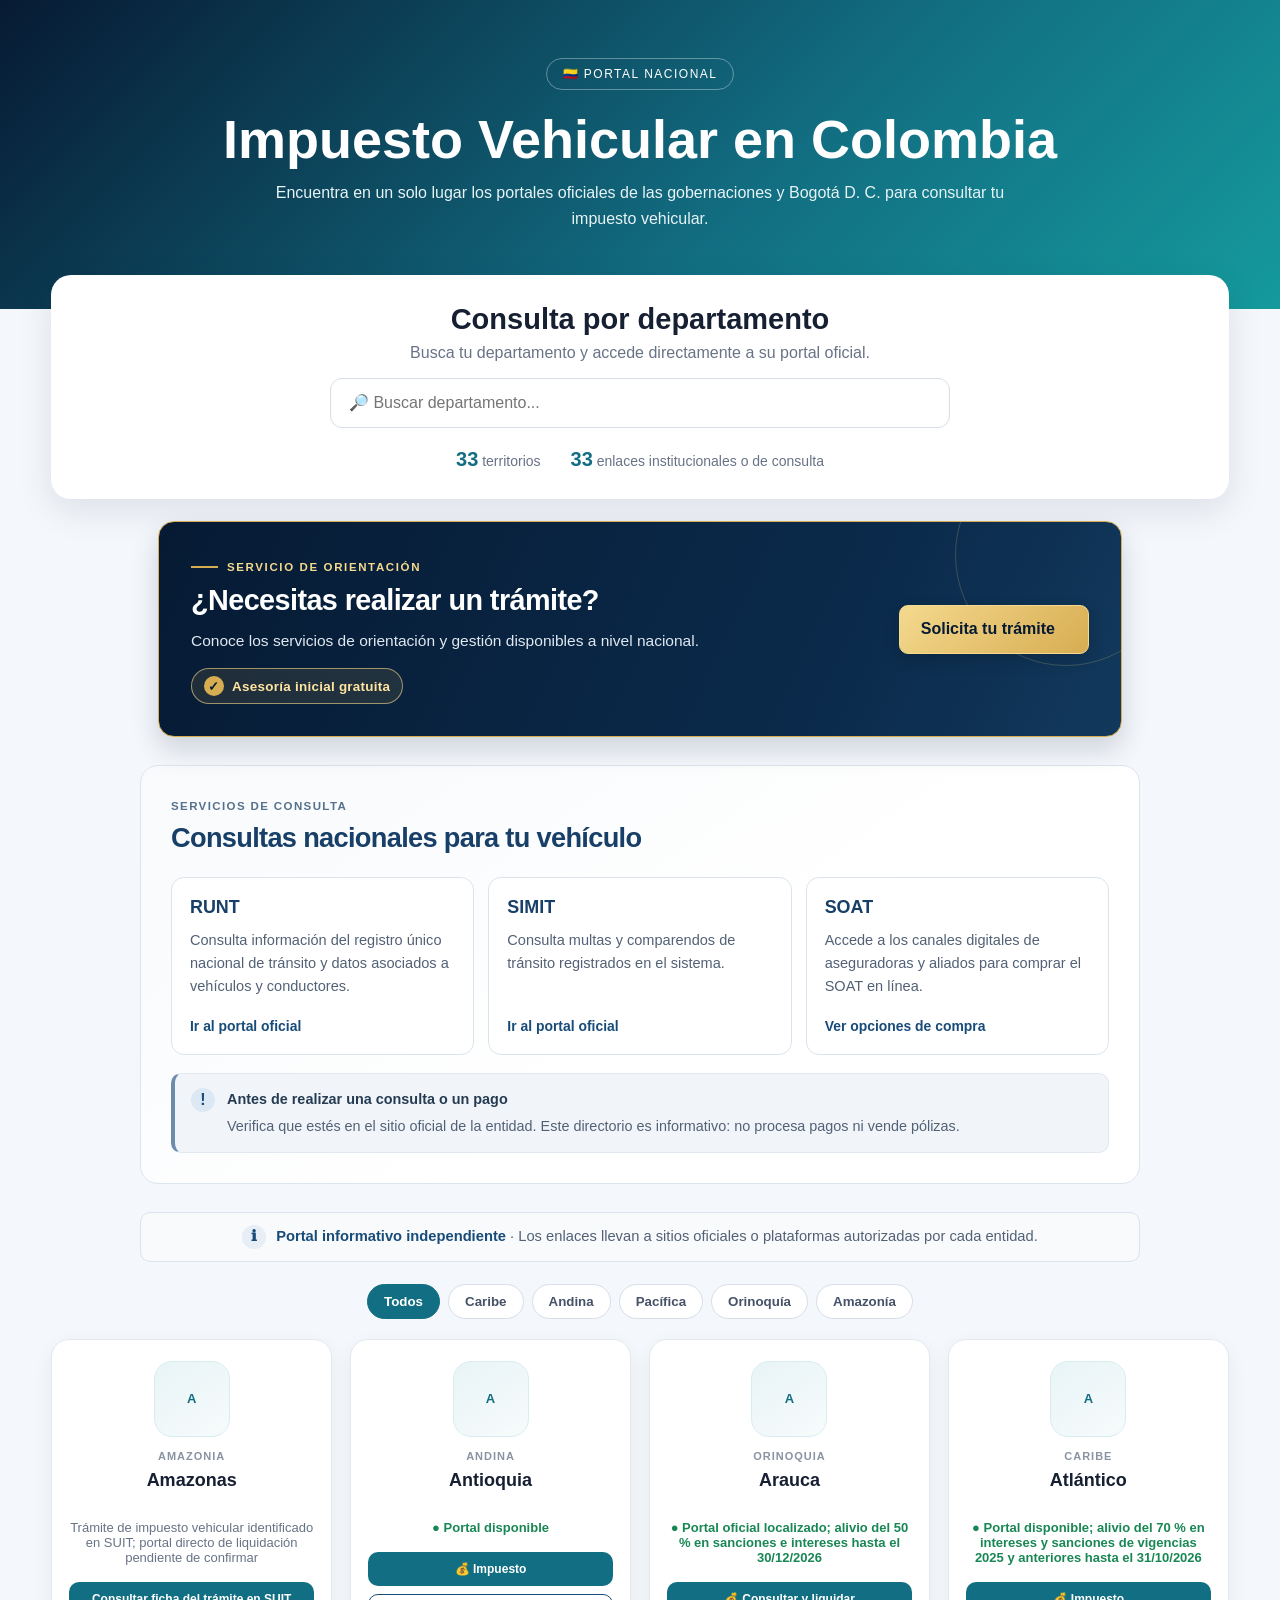
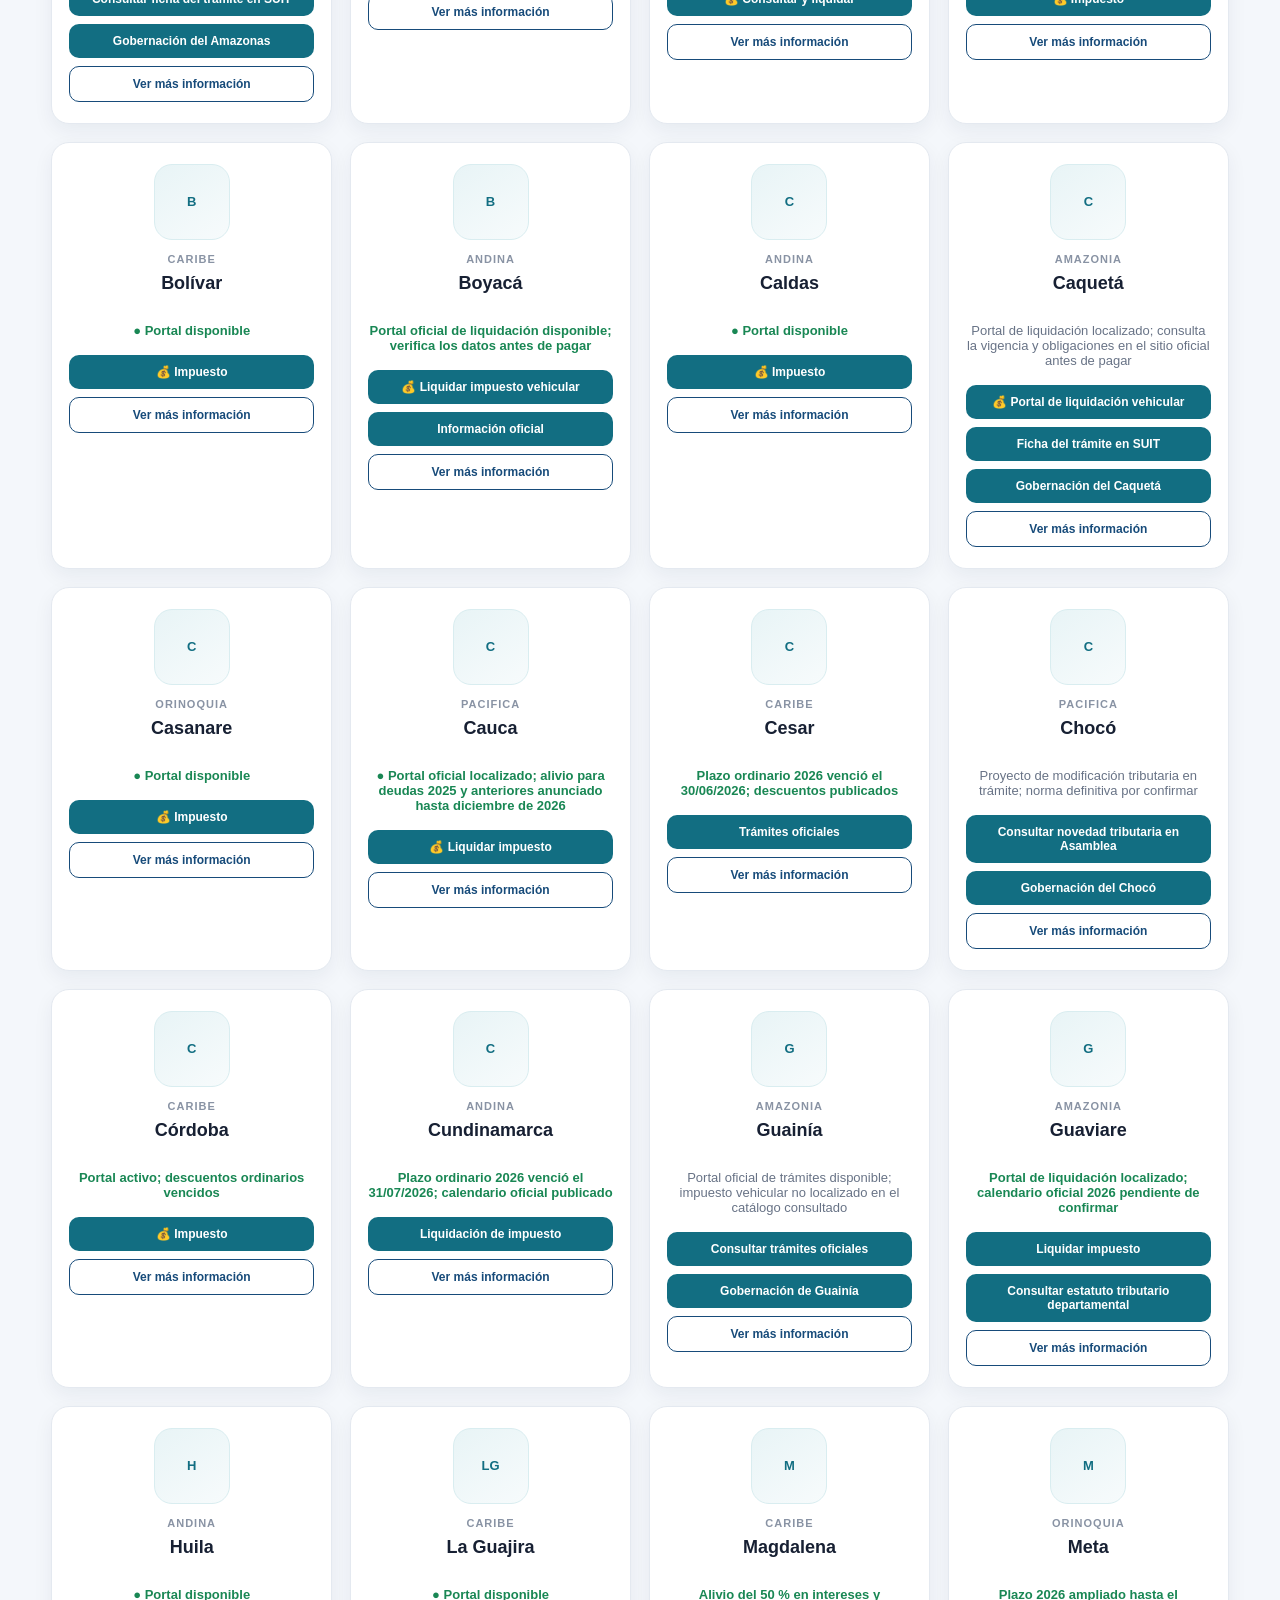
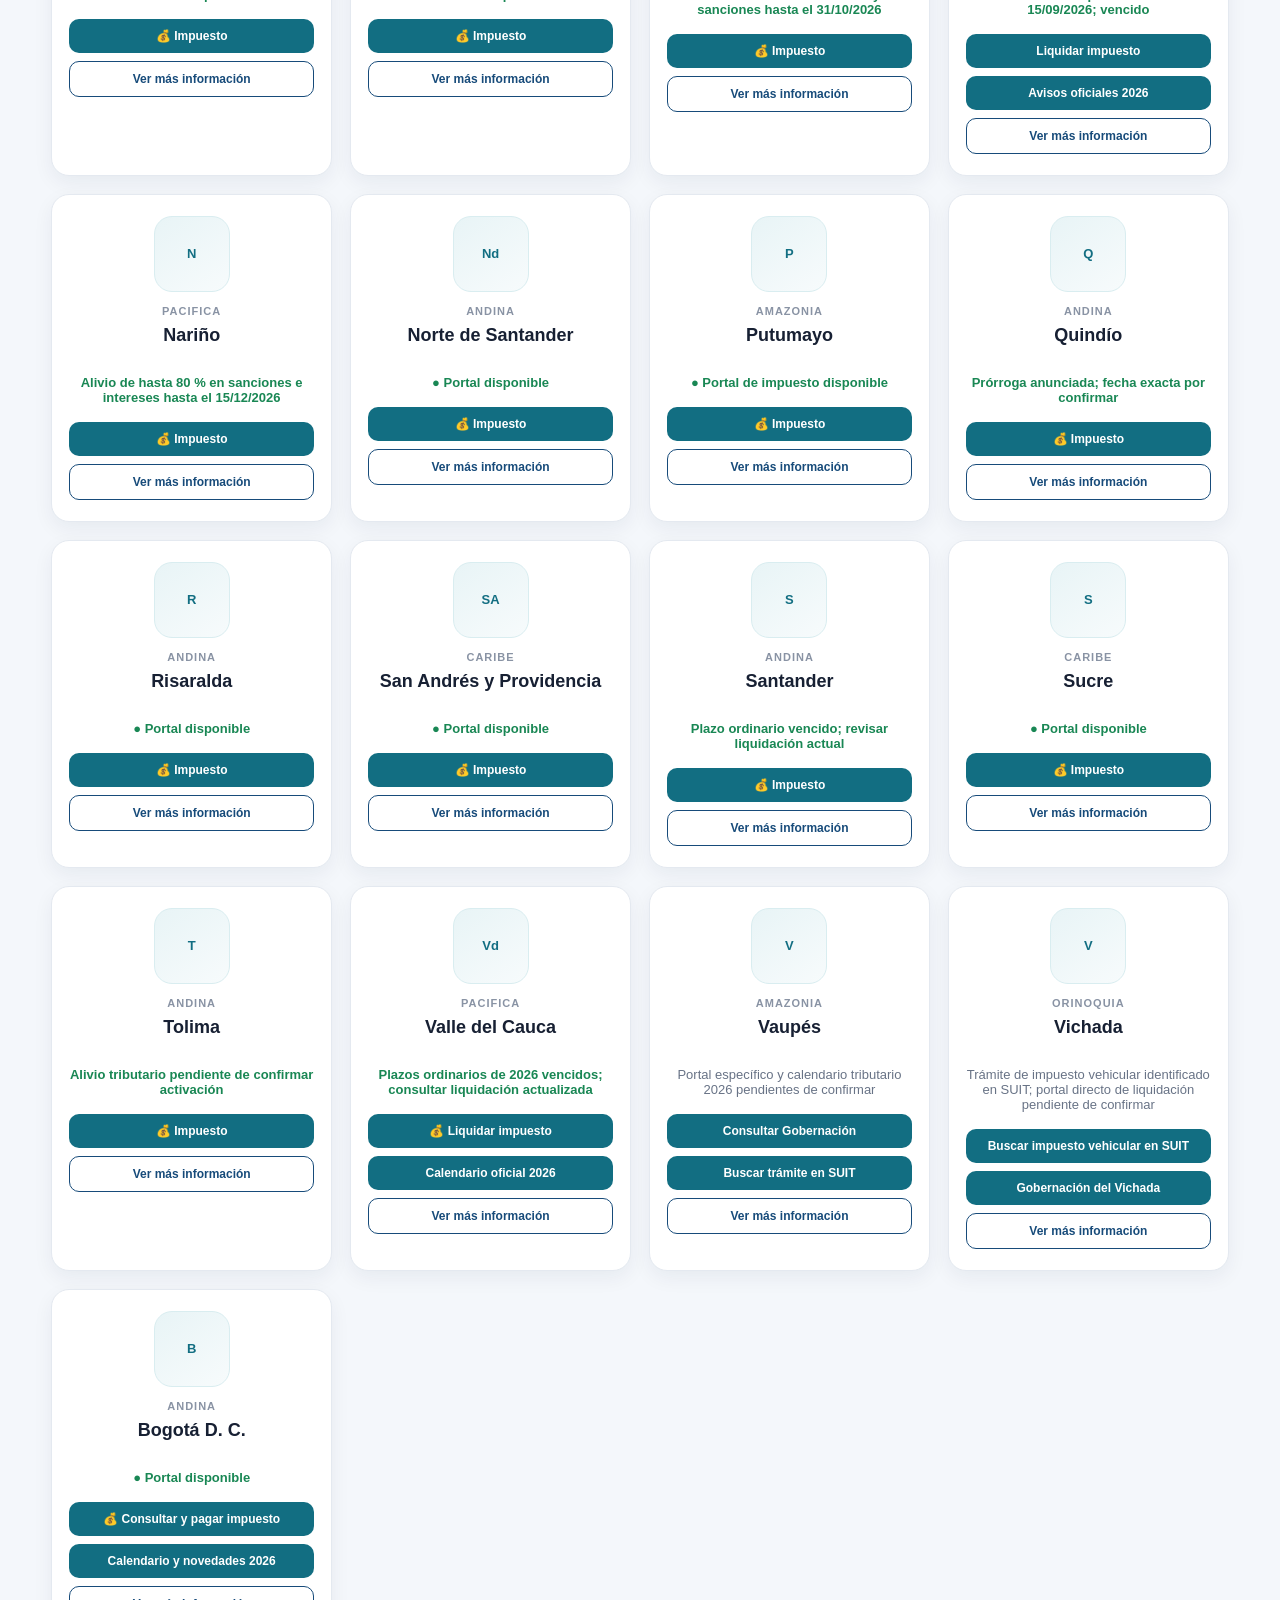
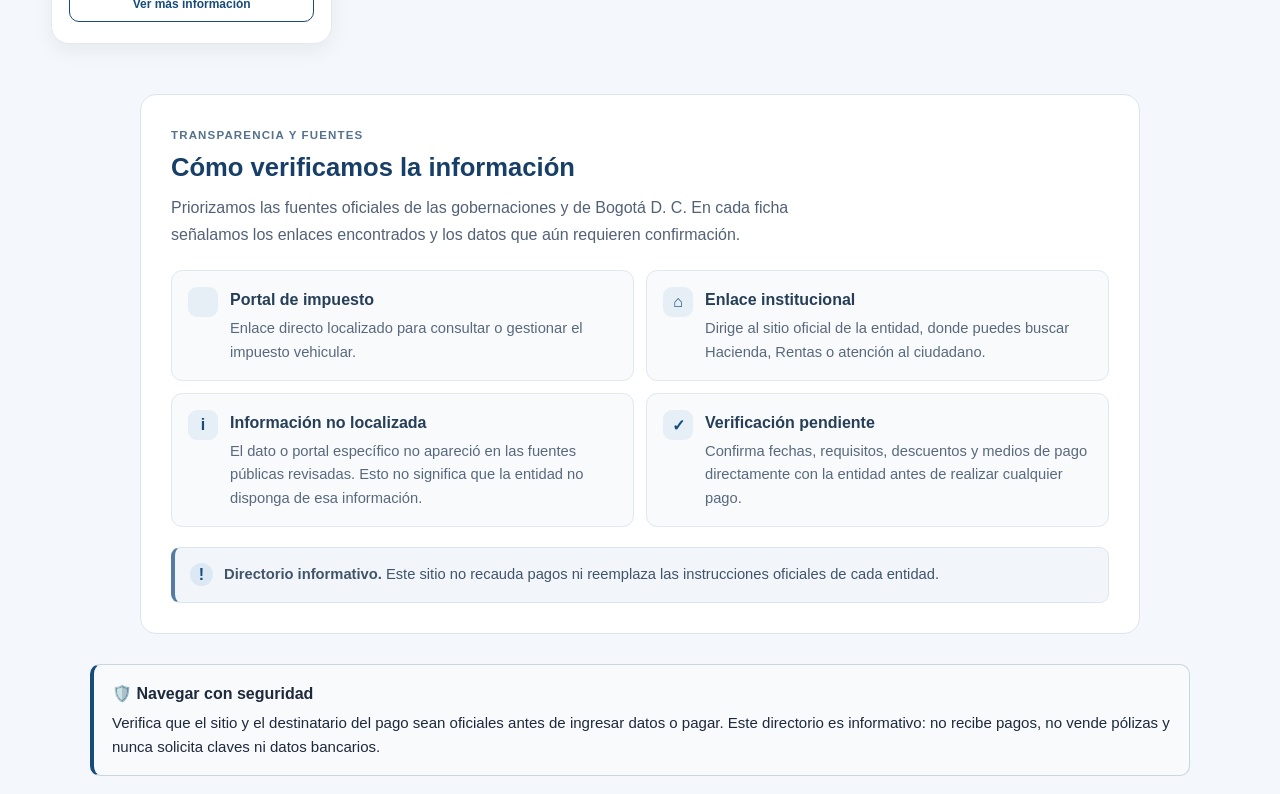
==== commit ba5ded7a: "Vincula CSS externo conservando reglas y orden" ====
--- a/index.html
+++ b/index.html
@@ -7,328 +7,26 @@
     <title>Impuesto Vehicular en Colombia | Consulta por Departamento</title>
     <link rel="stylesheet" href="css/estilos.css">
 
-<style id="modulo-solicita-tramite">
-.tramites-acceso{max-width:1000px;margin:22px auto 28px;padding:0 18px}
-.tramites-resumen{position:relative;display:flex;align-items:center;justify-content:space-between;gap:24px;overflow:hidden;padding:clamp(22px,3vw,32px);border:1px solid #d7ad52;border-radius:16px;background:linear-gradient(115deg,#061a33 0%,#0b2b4c 72%,#12395c 100%);box-shadow:0 12px 28px rgba(6,26,51,.16)}
-.tramites-resumen:after{content:"";position:absolute;right:-56px;top:-78px;width:220px;height:220px;border:1px solid rgba(244,217,142,.2);border-radius:50%;pointer-events:none}
-.tramites-resumen-texto{position:relative;z-index:1;min-width:0}
-.tramites-etiqueta{display:inline-flex;align-items:center;gap:9px;margin:0 0 10px;color:#f4d98e;font-size:.72rem;font-weight:800;letter-spacing:.14em}
-.tramites-etiqueta:before{content:"";display:inline-block;width:27px;height:2px;background:#d7ad52}
-.tramites-resumen h2{margin:0 0 9px;color:#fff;font-size:clamp(1.3rem,2.7vw,1.8rem);line-height:1.25;letter-spacing:-.02em}
-.tramites-resumen p{margin:0;color:#e0e8f0;font-size:.97rem;line-height:1.65}
-.tramites-gratis{display:inline-flex;align-items:center;gap:8px;margin-top:15px;padding:7px 12px;border:1px solid rgba(244,217,142,.6);border-radius:999px;background:rgba(215,173,82,.12);color:#ffe5a0;font-size:.84rem;font-weight:800;letter-spacing:.02em}
-.tramites-gratis-icono{display:inline-flex;align-items:center;justify-content:center;width:20px;height:20px;border-radius:50%;background:#d7ad52;color:#061a33;font-size:.8rem;font-weight:900}
-.tramites-toggle{position:relative;z-index:1;flex:0 0 auto;display:inline-flex;align-items:center;justify-content:center;gap:12px;min-height:49px;padding:13px 21px;border:1px solid #f4d98e;border-radius:9px;background:linear-gradient(135deg,#f4d98e,#d7ad52);color:#061a33;text-decoration:none;font:inherit;font-weight:800;box-shadow:0 5px 15px rgba(0,0,0,.18);transition:transform .18s ease,box-shadow .18s ease}
-.tramites-toggle:hover,.tramites-toggle:focus-visible{transform:translateY(-2px);box-shadow:0 8px 20px rgba(0,0,0,.24);outline:3px solid rgba(244,217,142,.35);outline-offset:3px}
-.tramites-toggle span{font-size:1.08rem}
-.tramites-panel{margin-top:12px;padding:clamp(18px,3vw,28px);border:1px solid #dce5ee;border-radius:15px;background:#fff;color:#26364a}
-.tramites-panel[hidden]{display:none}
-.tramites-panel-cabecera{max-width:760px;margin-bottom:22px}
-.tramites-panel-cabecera h3{margin:0 0 9px;color:#173f67;font-size:clamp(1.25rem,2.5vw,1.65rem);line-height:1.3}
-.tramites-panel-cabecera p{margin:0;color:#526176;line-height:1.7}
-.tramites-panel-grid{display:grid;grid-template-columns:repeat(2,minmax(0,1fr));gap:12px}
-.tramites-panel-item{display:flex;align-items:flex-start;gap:12px;padding:16px;border:1px solid #e2e8f0;border-radius:11px;background:#f8fafc;min-width:0}
-.tramites-panel-icono{display:flex;flex:0 0 34px;width:34px;height:34px;align-items:center;justify-content:center;border-radius:9px;background:#e9eff5;color:#174b7a;font-weight:800}
-.tramites-panel-item h4{margin:0 0 5px;color:#173f67;font-size:.98rem}
-.tramites-panel-item p{margin:0;color:#526176;font-size:.9rem;line-height:1.55}
-.tramites-contacto{display:flex;align-items:center;justify-content:space-between;gap:15px;margin-top:18px;padding:16px;border-radius:11px;background:#f1f5f9}
-.tramites-contacto p{margin:0;color:#33465b;line-height:1.6}
-.tramites-contacto a{color:#174b7a;font-weight:800;text-decoration:none}
-.tramites-aviso{margin:16px 0 0;color:#68788c;font-size:.83rem;line-height:1.6}
-@media(max-width:720px){.tramites-acceso{margin:16px 0 22px;padding:0 12px}.tramites-resumen{align-items:flex-start;flex-direction:column;gap:18px;padding:21px}.tramites-toggle{width:100%}.tramites-panel-grid{grid-template-columns:1fr}.tramites-contacto{align-items:flex-start;flex-direction:column;padding:14px}}
-</style>
-
-
-<style>
-.directorio-nacional-grid{display:grid;grid-template-columns:repeat(auto-fit,minmax(210px,1fr));gap:10px;margin:14px 0}
-.directorio-nacional-grid a{display:flex;flex-direction:column;gap:6px;padding:13px;border:1px solid #dbe3ea;border-radius:10px;background:#fff;color:inherit;text-decoration:none}
-.directorio-nacional-grid a:hover{border-color:#64748b}
-.directorio-nacional-grid span{font-size:.9rem;line-height:1.45}
-
-.buscador-autocompletar{position:relative;width:100%;max-width:620px;margin:0 auto;text-align:left}
-.buscador-autocompletar #buscador{width:100%;box-sizing:border-box}
-.sugerencias-busqueda{position:absolute;z-index:1000;top:calc(100% + 4px);left:0;right:0;max-height:280px;overflow-y:auto;background:#fff;border:1px solid #cbd5e1;border-radius:10px;box-shadow:0 8px 24px rgba(15,23,42,.14)}
-.sugerencias-busqueda [role="option"]{display:block;width:100%;padding:11px 14px;border:0;border-bottom:1px solid #eef2f7;background:#fff;text-align:left;color:#0f172a;font:inherit;cursor:pointer}
-.sugerencias-busqueda [role="option"]:hover,.sugerencias-busqueda [role="option"]:focus{background:#f1f5f9;outline:2px solid #94a3b8;outline-offset:-2px}
-.sugerencias-busqueda .sin-resultados{padding:12px 14px;color:#64748b;font-size:.92rem}
-.card.destino-busqueda{outline:3px solid #64748b;outline-offset:3px;scroll-margin-top:24px}
-@media(prefers-reduced-motion:reduce){.card.destino-busqueda{scroll-behavior:auto}}
-
-/* La ficha completa se consulta en una página aparte, no dentro de la tarjeta */
-.ficha-departamental{display:none!important}
-.acciones{display:flex;flex-wrap:wrap;gap:8px}
-.boton-mas-informacion{background:#fff!important;color:#174b7a!important;border:1px solid #174b7a!important}
-
-/* Diseño profesional: accesos nacionales */
-.directorio-nacional-pro{box-sizing:border-box;max-width:1000px;width:calc(100% - 32px);margin:28px auto;padding:clamp(20px,3vw,30px);border:1px solid #dce5ee;border-radius:18px;background:linear-gradient(145deg,#f8fafc 0%,#fff 58%);color:#243247}
-.nacional-cabecera{max-width:720px;margin:0 0 22px}
-.nacional-etiqueta{display:inline-block;margin:0 0 9px;color:#55718d;font-size:.72rem;font-weight:750;letter-spacing:.12em}
-.nacional-cabecera h2{margin:0 0 10px;color:#173f67;font-size:clamp(1.3rem,2.5vw,1.7rem);line-height:1.25;letter-spacing:-.025em}
-.nacional-cabecera p{margin:0;color:#526176;font-size:1rem;line-height:1.7}
-.directorio-nacional-grid{display:grid;grid-template-columns:repeat(3,minmax(0,1fr));gap:14px;margin:0}
-.directorio-nacional-grid>a{display:flex;min-width:0;flex-direction:column;align-items:flex-start;gap:9px;padding:18px;border:1px solid #dbe4ee;border-radius:13px;background:#fff;color:#526176;text-decoration:none;transition:border-color .18s ease,box-shadow .18s ease,transform .18s ease}
-.directorio-nacional-grid>a:hover,.directorio-nacional-grid>a:focus-visible{border-color:#8da8c3;box-shadow:0 7px 20px rgba(23,63,103,.08);transform:translateY(-2px);outline:none}
-.directorio-nacional-grid>a>strong{color:#173f67;font-size:1.12rem;line-height:1.3}
-.directorio-nacional-grid>a>strong span{color:#6485a6;font-size:.9rem}
-.directorio-nacional-grid>a>span:not(.nacional-icono):not(.nacional-enlace){font-size:.91rem;line-height:1.6}
-.directorio-nacional-grid .nacional-icono{display:flex;align-items:center;justify-content:center;width:34px;height:34px;border-radius:9px;background:#edf3f8;color:#174b7a;font-size:.78rem;font-weight:750;letter-spacing:.04em}
-.directorio-nacional-grid .nacional-enlace{display:flex;align-items:center;gap:6px;margin-top:auto;padding-top:8px;color:#174b7a;font-size:.87rem;font-weight:700}
-.nacional-seguridad{display:flex;align-items:flex-start;gap:12px;margin-top:18px;padding:14px 16px;border:1px solid #e2e8f0;border-left:4px solid #6d8cab;border-radius:10px;background:#f1f5f9}
-.nacional-seguridad-icono{display:flex;flex:0 0 24px;align-items:center;justify-content:center;width:24px;height:24px;border-radius:50%;background:#dce8f3;color:#174b7a;font-weight:800}
-.nacional-seguridad p{display:flex;flex-direction:column;gap:4px;margin:0;color:#526176;font-size:.9rem;line-height:1.6}
-.nacional-seguridad strong{color:#243b53}
-@media(max-width:720px){.directorio-nacional-grid{grid-template-columns:1fr;gap:10px}.directorio-nacional-grid>a{padding:16px}.directorio-nacional-pro{margin:20px auto;padding:18px 16px;border-radius:14px}.nacional-cabecera p{font-size:.95rem}}
-
-/* Aviso de portal independiente en el centro del directorio */
-.nota-independencia{display:flex;align-items:center;justify-content:center;gap:10px;max-width:1000px;margin:18px auto 22px;padding:12px 18px;box-sizing:border-box;border:1px solid #dbe4ee;border-radius:10px;background:#f8fafc;color:#526176;text-align:center;font-size:.92rem;line-height:1.55}
-.nota-independencia>span{flex:0 0 auto;display:inline-flex;align-items:center;justify-content:center;width:24px;height:24px;border-radius:50%;background:#e7eef6;color:#174b7a;font-weight:700}
-.nota-independencia p{margin:0}
-.nota-independencia strong{color:#174b7a}
-@media(max-width:640px){.nota-independencia{margin:14px 12px 18px;padding:12px;font-size:.88rem;align-items:flex-start;text-align:left}}
-
-/* Aviso de navegación segura también al final de cada página */
-.seguridad-final{max-width:1100px;margin:24px auto 18px;padding:16px 18px;box-sizing:border-box;border:1px solid #cbd5e1;border-left:4px solid #174b7a;border-radius:10px;background:#f8fafc;color:#1e293b;line-height:1.6}
-.seguridad-final strong{display:block;margin-bottom:4px}
-.seguridad-final p{margin:0;font-size:.94rem}
-@media(max-width:640px){.seguridad-final{margin:20px 12px 14px;padding:14px}}
-
-</style>
-
-
-<style id="ocultar-aviso-antiguo">.seguridad{display:none!important}</style>
-
-<style id="fichas-verificacion-responsive">
-.nota-metodologia[aria-labelledby="titulo-fichas"]{
-  box-sizing:border-box;
-  max-width:1100px;
-  margin:28px auto 22px;
-  padding:clamp(18px,3vw,28px);
-  border:1px solid #dbe4ee;
-  border-radius:18px;
-  background:linear-gradient(145deg,#f8fafc,#fff);
-  color:#243247;
-  overflow-wrap:anywhere;
-}
-.nota-metodologia[aria-labelledby="titulo-fichas"] h2{
-  margin:0 0 12px;
-  color:#173f67;
-  font-size:clamp(1.2rem,2.4vw,1.65rem);
-  line-height:1.25;
-  letter-spacing:-.02em;
-}
-.nota-metodologia[aria-labelledby="titulo-fichas"] p{
-  max-width:72ch;
-  margin:0 0 14px;
-  font-size:1rem;
-  line-height:1.65;
-  color:#43536a;
-}
-.nota-metodologia[aria-labelledby="titulo-fichas"] .nota-fecha{
-  display:block;
-  margin-top:16px;
-  padding:12px 14px;
-  border-left:3px solid #8aa3bd;
-  border-radius:0 8px 8px 0;
-  background:#f1f5f9;
-  color:#526176;
-  font-size:.88rem;
-  line-height:1.55;
-}
-@media(max-width:640px){
-  .nota-metodologia[aria-labelledby="titulo-fichas"]{
-    margin:20px 12px 18px;
-    padding:18px 16px;
-    border-radius:14px;
-  }
-  .nota-metodologia[aria-labelledby="titulo-fichas"] h2{
-    font-size:1.22rem;
-    line-height:1.3;
-    margin-bottom:10px;
-  }
-  .nota-metodologia[aria-labelledby="titulo-fichas"] p{
-    font-size:.96rem;
-    line-height:1.65;
-    margin-bottom:12px;
-  }
-  .nota-metodologia[aria-labelledby="titulo-fichas"] .nota-fecha{
-    margin-top:14px;
-    padding:11px 12px;
-    font-size:.85rem;
-  }
-}
-</style>
-
-
-<style id="ajuste-final-orden-texto">
-section.nota-metodologia[aria-labelledby="titulo-fichas"]{
- display:block!important;
- width:100%!important;
- max-width:1000px!important;
- margin:24px auto!important;
- padding:22px!important;
- text-align:left!important;
- line-height:normal!important;
- overflow:visible!important;
-}
-section.nota-metodologia[aria-labelledby="titulo-fichas"] h2{
- display:block!important;
- margin:0 0 14px!important;
- padding:0!important;
- font-size:clamp(1.2rem,4vw,1.55rem)!important;
- line-height:1.3!important;
- letter-spacing:-.02em!important;
- overflow-wrap:normal!important;
- word-break:normal!important;
-}
-section.nota-metodologia[aria-labelledby="titulo-fichas"] p{
- display:block!important;
- width:100%!important;
- max-width:68ch!important;
- margin:0 0 16px!important;
- padding:0!important;
- font-size:1rem!important;
- line-height:1.65!important;
- text-align:left!important;
- white-space:normal!important;
- overflow-wrap:break-word!important;
- word-break:normal!important;
-}
-section.nota-metodologia[aria-labelledby="titulo-fichas"] p.nota-fecha{
- max-width:none!important;
- margin:18px 0 0!important;
- padding:13px 15px!important;
- border-left:3px solid #8aa3bd!important;
- border-radius:0 9px 9px 0!important;
- background:#f1f5f9!important;
- color:#526176!important;
-}
-section.nota-metodologia[aria-labelledby="titulo-fichas"] p.nota-fecha small{
- display:block!important;
- font-size:.9rem!important;
- line-height:1.6!important;
- white-space:normal!important;
-}
-@media(max-width:640px){
- section.nota-metodologia[aria-labelledby="titulo-fichas"]{
-  width:auto!important;
-  margin:18px 12px!important;
-  padding:18px 16px!important;
- }
- section.nota-metodologia[aria-labelledby="titulo-fichas"] h2{
-  font-size:1.22rem!important;
-  line-height:1.35!important;
-  margin-bottom:12px!important;
- }
- section.nota-metodologia[aria-labelledby="titulo-fichas"] p{
-  font-size:.96rem!important;
-  line-height:1.65!important;
-  margin-bottom:14px!important;
- }
- section.nota-metodologia[aria-labelledby="titulo-fichas"] p.nota-fecha{
-  margin-top:16px!important;
-  padding:12px!important;
- }
- section.nota-metodologia[aria-labelledby="titulo-fichas"] p.nota-fecha small{
-  font-size:.87rem!important;
-  line-height:1.6!important;
- }
-}
-</style>
-
-
-<style id="lectura-fichas-en-bloques">
-section.nota-metodologia[aria-labelledby="titulo-fichas"] .texto-fichas-intro,
-section.nota-metodologia[aria-labelledby="titulo-fichas"] .texto-fichas-detalle{
-  display:block!important;
-  width:100%!important;
-  max-width:62ch!important;
-  margin:0 0 12px!important;
-  padding:0!important;
-  text-align:left!important;
-  white-space:normal!important;
-  overflow-wrap:normal!important;
-  word-break:normal!important;
-  line-height:1.75!important;
-}
-section.nota-metodologia[aria-labelledby="titulo-fichas"] .texto-fichas-detalle{
-  margin-bottom:18px!important;
-}
-@media(max-width:640px){
- section.nota-metodologia[aria-labelledby="titulo-fichas"] .texto-fichas-intro,
- section.nota-metodologia[aria-labelledby="titulo-fichas"] .texto-fichas-detalle{
-   font-size:.96rem!important;
-   line-height:1.7!important;
- }
-}
-</style>
-
-<style id="bloque-fichas-legible">
-section.nota-metodologia[aria-labelledby="titulo-fichas"] .texto-fichas-intro{
- display:grid!important;
- grid-template-columns:minmax(0,1fr)!important;
- gap:10px!important;
- width:100%!important;
- max-width:64ch!important;
- margin:0 0 18px!important;
- padding:0!important;
-}
-section.nota-metodologia[aria-labelledby="titulo-fichas"] .texto-fichas-intro p{
- display:block!important;
- width:100%!important;
- max-width:none!important;
- margin:0!important;
- padding:0!important;
- white-space:normal!important;
- text-align:left!important;
- line-height:1.75!important;
- overflow-wrap:break-word!important;
- word-break:normal!important;
-}
-section.nota-metodologia[aria-labelledby="titulo-fichas"] .texto-fichas-intro strong{
- color:#174b7a!important;
-}
-@media(max-width:640px){
- section.nota-metodologia[aria-labelledby="titulo-fichas"] .texto-fichas-intro{gap:12px!important}
- section.nota-metodologia[aria-labelledby="titulo-fichas"] .texto-fichas-intro p{font-size:.96rem!important;line-height:1.75!important}
-}
-</style>
-
-<style id="diseno-profesional-verificacion">
-section.ficha-verificacion-pro{
- display:block!important;box-sizing:border-box!important;width:calc(100% - 32px)!important;max-width:1000px!important;margin:28px auto!important;padding:clamp(20px,3vw,30px)!important;border:1px solid #dce5ee!important;border-radius:16px!important;background:#fff!important;color:#26364a!important;text-align:left!important;
-}
-section.ficha-verificacion-pro h2{margin:0 0 10px!important;padding:0!important;color:#173f67!important;font-size:clamp(1.2rem,2.5vw,1.55rem)!important;line-height:1.3!important;letter-spacing:normal!important}
-section.ficha-verificacion-pro .ficha-verificacion-resumen{margin:0 0 20px!important;padding:0!important;max-width:65ch!important;font-size:1rem!important;line-height:1.65!important;color:#526176!important}
-section.ficha-verificacion-pro .ficha-verificacion-aviso{display:flex!important;align-items:flex-start!important;gap:12px!important;margin:0 0 20px!important;padding:16px!important;border:1px solid #e2e8f0!important;border-left:4px solid #557da4!important;border-radius:10px!important;background:#f7f9fc!important}
-section.ficha-verificacion-pro .ficha-verificacion-icono{display:flex!important;flex:0 0 25px!important;width:25px!important;height:25px!important;align-items:center!important;justify-content:center!important;border-radius:50%!important;background:#e3edf7!important;color:#174b7a!important;font-weight:700!important}
-section.ficha-verificacion-pro .ficha-verificacion-aviso p{display:flex!important;flex-direction:column!important;gap:5px!important;margin:0!important;padding:0!important;max-width:65ch!important;font-size:.96rem!important;line-height:1.6!important;white-space:normal!important;overflow-wrap:break-word!important}
-section.ficha-verificacion-pro .ficha-verificacion-aviso strong{color:#243b53!important}
-section.ficha-verificacion-pro .nota-fecha{display:block!important;margin:0!important;padding:12px 0 0!important;border-top:1px solid #e8edf3!important;color:#66758a!important;font-size:.86rem!important;line-height:1.6!important}
-section.ficha-verificacion-pro .nota-fecha small{font-size:inherit!important;line-height:inherit!important}
-@media(max-width:640px){
- section.ficha-verificacion-pro{width:calc(100% - 24px)!important;margin:18px auto!important;padding:18px 16px!important;border-radius:13px!important}
- section.ficha-verificacion-pro .ficha-verificacion-resumen{font-size:.95rem!important;margin-bottom:16px!important}
- section.ficha-verificacion-pro .ficha-verificacion-aviso{gap:10px!important;padding:13px!important;margin-bottom:16px!important}
- section.ficha-verificacion-pro .ficha-verificacion-aviso p{font-size:.92rem!important}
- section.ficha-verificacion-pro .nota-fecha{font-size:.82rem!important}
-}
-</style>
-<style id="metodologia-diseno-profesional">
-section.metodologia-pro{display:block!important;box-sizing:border-box!important;width:calc(100% - 32px)!important;max-width:1000px!important;margin:30px auto!important;padding:clamp(20px,3vw,30px)!important;border:1px solid #dce5ee!important;border-radius:16px!important;background:#fff!important;color:#26364a!important;text-align:left!important}
-section.metodologia-pro .metodologia-encabezado{margin:0 0 22px!important}
-section.metodologia-pro .metodologia-etiqueta{display:inline-block!important;margin:0 0 10px!important;color:#55718d!important;font-size:.72rem!important;font-weight:700!important;letter-spacing:.1em!important}
-section.metodologia-pro h2{margin:0 0 10px!important;padding:0!important;color:#173f67!important;font-size:clamp(1.25rem,2.5vw,1.6rem)!important;line-height:1.3!important;letter-spacing:normal!important}
-section.metodologia-pro .metodologia-encabezado>p{max-width:72ch!important;margin:0!important;padding:0!important;color:#526176!important;font-size:1rem!important;line-height:1.7!important}
-section.metodologia-pro .metodologia-lista{display:grid!important;grid-template-columns:repeat(2,minmax(0,1fr))!important;gap:12px!important;margin:0 0 20px!important;padding:0!important}
-section.metodologia-pro .metodologia-item{display:flex!important;align-items:flex-start!important;gap:12px!important;min-width:0!important;margin:0!important;padding:16px!important;border:1px solid #e2e8f0!important;border-radius:11px!important;background:#f8fafc!important}
-section.metodologia-pro .metodologia-simbolo{display:flex!important;flex:0 0 30px!important;width:30px!important;height:30px!important;align-items:center!important;justify-content:center!important;border-radius:9px!important;background:#e6eef6!important;color:#174b7a!important;font-size:1rem!important;font-weight:700!important}
-section.metodologia-pro .metodologia-item h3{margin:2px 0 6px!important;padding:0!important;color:#263e57!important;font-size:1rem!important;line-height:1.35!important}
-section.metodologia-pro .metodologia-item p{margin:0!important;padding:0!important;color:#59697d!important;font-size:.92rem!important;line-height:1.6!important;white-space:normal!important;overflow-wrap:break-word!important}
-section.metodologia-pro .metodologia-pie{display:flex!important;align-items:flex-start!important;gap:11px!important;margin:0!important;padding:15px!important;border:1px solid #dce6ef!important;border-left:4px solid #557da4!important;border-radius:9px!important;background:#f2f6fa!important}
-section.metodologia-pro .metodologia-pie-icono{display:flex!important;flex:0 0 23px!important;width:23px!important;height:23px!important;align-items:center!important;justify-content:center!important;border-radius:50%!important;background:#dce8f3!important;color:#174b7a!important;font-weight:700!important}
-section.metodologia-pro .metodologia-pie p{margin:0!important;padding:0!important;color:#40546a!important;font-size:.92rem!important;line-height:1.6!important}
-@media(max-width:640px){section.metodologia-pro{width:calc(100% - 24px)!important;margin:20px auto!important;padding:18px 16px!important;border-radius:13px!important}section.metodologia-pro .metodologia-encabezado{margin-bottom:18px!important}section.metodologia-pro .metodologia-encabezado>p{font-size:.95rem!important}section.metodologia-pro .metodologia-lista{grid-template-columns:minmax(0,1fr)!important;gap:10px!important;margin-bottom:16px!important}section.metodologia-pro .metodologia-item{padding:13px!important;gap:10px!important}section.metodologia-pro .metodologia-item p{font-size:.9rem!important}section.metodologia-pro .metodologia-pie{padding:13px!important}}
-</style>
+<link rel="stylesheet" href="css/ajustes-index.css">
+
+
+
+
+
+
+
+
+
+
+
+
+
+
+
+
+
+
+
 
 <!-- Google Analytics 4 -->
 <script async src="https://www.googletagmanager.com/gtag/js?id=G-MXK51Y9C6W"></script>
--- a/css/estilos.css
+++ b/css/estilos.css
@@ -1,30 +1,450 @@
-*{box-sizing:border-box}
-body{margin:0;background:#f4f7fb;color:#172033;font-family:Arial,Helvetica,sans-serif}
-.hero{background:linear-gradient(135deg,#071a33,#126e82 60%,#159a9c);color:#fff;padding:58px 20px 76px;text-align:center}
-.hero-content{max-width:980px;margin:auto}.badge{display:inline-block;padding:8px 16px;border:1px solid rgba(255,255,255,.35);border-radius:30px;font-size:12px;letter-spacing:1.5px}
-.hero h1{margin:18px 0 10px;font-size:clamp(30px,5vw,54px)}.hero p{max-width:760px;margin:auto;line-height:1.65;color:#e7f4f6}
-main{width:min(1200px,92%);margin:-34px auto 50px}.intro{background:#fff;border-radius:20px;padding:28px;text-align:center;box-shadow:0 12px 35px rgba(20,40,70,.1)}
-.intro h2{margin:0 0 8px;font-size:29px}.intro p{margin-top:0;color:#687386}
-#buscador{width:min(620px,100%);padding:15px 18px;border:1px solid #d7dee8;border-radius:12px;font-size:16px;outline:none}
-#buscador:focus{border-color:#126e82;box-shadow:0 0 0 3px rgba(18,110,130,.12)}
-.estadisticas{display:flex;justify-content:center;gap:30px;margin-top:20px;color:#687386;font-size:14px}.estadisticas strong{color:#126e82;font-size:20px}
-.seguridad{display:flex;gap:12px;align-items:center;margin:18px 0 10px;padding:15px 18px;background:#fff8e1;border:1px solid #f1df9b;border-radius:14px;color:#68580b;font-size:14px}.seguridad span{line-height:1.5}
-.regiones{display:flex;gap:8px;flex-wrap:wrap;justify-content:center;margin:20px 0}.filtro{border:1px solid #d7dee8;background:#fff;color:#465268;padding:9px 16px;border-radius:25px;cursor:pointer;font-weight:bold}.filtro:hover,.activo-filtro{background:#126e82;color:#fff;border-color:#126e82}
-
-/* Cuadrícula fija y estable para mostrar las 33 tarjetas desde el inicio */
-.grid{display:grid;grid-template-columns:repeat(4,minmax(0,1fr));gap:18px;align-items:stretch}
-.card{background:#fff;border:1px solid #e4e9f0;border-radius:18px;padding:21px 17px;text-align:center;box-shadow:0 7px 20px rgba(20,40,70,.06);transition:.2s;position:relative;min-width:0}
-.card.activo:hover{transform:translateY(-5px);box-shadow:0 14px 28px rgba(20,40,70,.12)}
-.escudo{width:76px;height:76px;margin:auto;display:flex;align-items:center;justify-content:center;border-radius:18px;background:linear-gradient(145deg,#e8f4f6,#f7fbfc);color:#126e82;border:1px solid #d9edf0;overflow:hidden;padding:7px}
-.escudo img{width:100%;height:100%;object-fit:contain;display:block}.escudo b{font-size:13px}
-.region{margin-top:13px;font-size:11px;text-transform:uppercase;letter-spacing:1px;color:#8993a4;font-weight:bold}.card h3{min-height:42px;margin:8px 0;font-size:18px}.estado{display:block;font-size:13px;color:#687386;margin-bottom:17px}.activo .estado{color:#198754;font-weight:bold}
-.boton{display:inline-block;width:100%;padding:12px 10px;border:0;border-radius:10px;background:#126e82;color:#fff;text-decoration:none;font-weight:bold;cursor:pointer}.boton:hover{background:#0b5969}.deshabilitado{background:#e9edf2;color:#8a94a3;cursor:not-allowed}
-footer{text-align:center;padding:30px 20px;color:#778195;font-size:13px}.sin-resultados{grid-column:1/-1;text-align:center;padding:40px;color:#687386}
-@media(max-width:950px){.grid{grid-template-columns:repeat(3,minmax(0,1fr))}}
-@media(max-width:650px){.hero{padding:42px 18px 58px}.hero h1{font-size:32px}main{width:94%.grid{grid-template-columns:repeat(2,minmax(0,1fr));gap:12px}.card{padding:17px 9px}.card h3{font-size:16px}.estadisticas{gap:15px}.seguridad{align-items:flex-start;flex-direction:column}}
-.servicios-nacionales{margin:22px 0;background:#fff;border:1px solid #e4e9f0;border-radius:20px;padding:24px;box-shadow:0 7px 20px rgba(20,40,70,.06);display:flex;gap:25px;align-items:center;justify-content:space-between}
-.mini-badge{display:inline-block;font-size:11px;letter-spacing:1px;font-weight:bold;color:#126e82;background:#e8f4f6;border-radius:20px;padding:7px 11px}.servicios-nacionales h2{margin:9px 0 4px;font-size:23px}.servicios-nacionales p{margin:0;color:#687386;font-size:14px}
-.servicios-grid{display:grid;grid-template-columns:repeat(2,minmax(150px,1fr));gap:10px;min-width:340px}.servicio{display:flex;flex-direction:column;align-items:center;justify-content:center;gap:5px;text-decoration:none;color:#172033;background:#f7fafc;border:1px solid #e1e8ef;border-radius:14px;padding:14px 10px;text-align:center;transition:.2s}.servicio:hover{transform:translateY(-3px);border-color:#126e82;background:#eef8fa}.servicio span{font-size:23px}.servicio strong{font-size:13px}.servicio small{font-size:11px;color:#7b8595}
-.acciones{display:grid;grid-template-columns:1fr 1fr;gap:7px}.acciones .boton{font-size:12px;padding:10px 5px}.boton.secundario{background:#eef4f6;color:#126e82;border:1px solid #d5e5e9}.boton.secundario:hover{background:#dceff2}
-@media(max-width:850px){.servicios-nacionales{flex-direction:column;align-items:stretch}.servicios-grid{min-width:0;width:100%}}
-@media(max-width:600px){.servicios-grid{grid-template-columns:1fr}.acciones{grid-template-columns:1fr 1fr}.acciones .boton{font-size:11px}}
+/* =========================================================
+   ESTILOS GENERALES
+   ========================================================= */
+
+* {
+    box-sizing: border-box;
+}
+
+body {
+    margin: 0;
+    background: #f4f7fb;
+    color: #172033;
+    font-family: Arial, Helvetica, sans-serif;
+}
+
+/* =========================================================
+   ENCABEZADO PRINCIPAL
+   ========================================================= */
+
+.hero {
+    background: linear-gradient(135deg, #071a33, #126e82 60%, #159a9c);
+    color: #fff;
+    padding: 58px 20px 76px;
+    text-align: center;
+}
+
+.hero-content {
+    max-width: 980px;
+    margin: auto;
+}
+
+.badge {
+    display: inline-block;
+    padding: 8px 16px;
+    border: 1px solid rgba(255, 255, 255, .35);
+    border-radius: 30px;
+    font-size: 12px;
+    letter-spacing: 1.5px;
+}
+
+.hero h1 {
+    margin: 18px 0 10px;
+    font-size: clamp(30px, 5vw, 54px);
+}
+
+.hero p {
+    max-width: 760px;
+    margin: auto;
+    line-height: 1.65;
+    color: #e7f4f6;
+}
+
+/* =========================================================
+   CONTENIDO INTRODUCTORIO Y BUSCADOR
+   ========================================================= */
+
+main {
+    width: min(1200px, 92%);
+    margin: -34px auto 50px;
+}
+
+.intro {
+    background: #fff;
+    border-radius: 20px;
+    padding: 28px;
+    text-align: center;
+    box-shadow: 0 12px 35px rgba(20, 40, 70, .1);
+}
+
+.intro h2 {
+    margin: 0 0 8px;
+    font-size: 29px;
+}
+
+.intro p {
+    margin-top: 0;
+    color: #687386;
+}
+
+#buscador {
+    width: min(620px, 100%);
+    padding: 15px 18px;
+    border: 1px solid #d7dee8;
+    border-radius: 12px;
+    font-size: 16px;
+    outline: none;
+}
+
+#buscador:focus {
+    border-color: #126e82;
+    box-shadow: 0 0 0 3px rgba(18, 110, 130, .12);
+}
+
+.estadisticas {
+    display: flex;
+    justify-content: center;
+    gap: 30px;
+    margin-top: 20px;
+    color: #687386;
+    font-size: 14px;
+}
+
+.estadisticas strong {
+    color: #126e82;
+    font-size: 20px;
+}
+
+/* Aviso de seguridad; se conserva por compatibilidad con el HTML. */
+.seguridad {
+    display: flex;
+    gap: 12px;
+    align-items: center;
+    margin: 18px 0 10px;
+    padding: 15px 18px;
+    background: #fff8e1;
+    border: 1px solid #f1df9b;
+    border-radius: 14px;
+    color: #68580b;
+    font-size: 14px;
+}
+
+.seguridad span {
+    line-height: 1.5;
+}
+
+/* =========================================================
+   FILTROS Y TARJETAS DE DEPARTAMENTOS
+   ========================================================= */
+
+.regiones {
+    display: flex;
+    gap: 8px;
+    flex-wrap: wrap;
+    justify-content: center;
+    margin: 20px 0;
+}
+
+.filtro {
+    border: 1px solid #d7dee8;
+    background: #fff;
+    color: #465268;
+    padding: 9px 16px;
+    border-radius: 25px;
+    cursor: pointer;
+    font-weight: bold;
+}
+
+.filtro:hover,
+.activo-filtro {
+    background: #126e82;
+    color: #fff;
+    border-color: #126e82;
+}
+
+/* Cuadrícula estable para las tarjetas del directorio. */
+.grid {
+    display: grid;
+    grid-template-columns: repeat(4, minmax(0, 1fr));
+    gap: 18px;
+    align-items: stretch;
+}
+
+.card {
+    position: relative;
+    min-width: 0;
+    background: #fff;
+    border: 1px solid #e4e9f0;
+    border-radius: 18px;
+    padding: 21px 17px;
+    text-align: center;
+    box-shadow: 0 7px 20px rgba(20, 40, 70, .06);
+    transition: .2s;
+}
+
+.card.activo:hover {
+    transform: translateY(-5px);
+    box-shadow: 0 14px 28px rgba(20, 40, 70, .12);
+}
+
+.escudo {
+    width: 76px;
+    height: 76px;
+    margin: auto;
+    display: flex;
+    align-items: center;
+    justify-content: center;
+    border-radius: 18px;
+    background: linear-gradient(145deg, #e8f4f6, #f7fbfc);
+    color: #126e82;
+    border: 1px solid #d9edf0;
+    overflow: hidden;
+    padding: 7px;
+}
+
+.escudo img {
+    width: 100%;
+    height: 100%;
+    object-fit: contain;
+    display: block;
+}
+
+.escudo b {
+    font-size: 13px;
+}
+
+.region {
+    margin-top: 13px;
+    font-size: 11px;
+    text-transform: uppercase;
+    letter-spacing: 1px;
+    color: #8993a4;
+    font-weight: bold;
+}
+
+.card h3 {
+    min-height: 42px;
+    margin: 8px 0;
+    font-size: 18px;
+}
+
+.estado {
+    display: block;
+    font-size: 13px;
+    color: #687386;
+    margin-bottom: 17px;
+}
+
+.activo .estado {
+    color: #198754;
+    font-weight: bold;
+}
+
+/* =========================================================
+   BOTONES Y ESTADOS
+   ========================================================= */
+
+.boton {
+    display: inline-block;
+    width: 100%;
+    padding: 12px 10px;
+    border: 0;
+    border-radius: 10px;
+    background: #126e82;
+    color: #fff;
+    text-decoration: none;
+    font-weight: bold;
+    cursor: pointer;
+}
+
+.boton:hover {
+    background: #0b5969;
+}
+
+.deshabilitado {
+    background: #e9edf2;
+    color: #8a94a3;
+    cursor: not-allowed;
+}
+
+.acciones {
+    display: grid;
+    grid-template-columns: 1fr 1fr;
+    gap: 7px;
+}
+
+.acciones .boton {
+    font-size: 12px;
+    padding: 10px 5px;
+}
+
+.boton.secundario {
+    background: #eef4f6;
+    color: #126e82;
+    border: 1px solid #d5e5e9;
+}
+
+.boton.secundario:hover {
+    background: #dceff2;
+}
+
+/* =========================================================
+   SERVICIOS NACIONALES
+   ========================================================= */
+
+.servicios-nacionales {
+    margin: 22px 0;
+    background: #fff;
+    border: 1px solid #e4e9f0;
+    border-radius: 20px;
+    padding: 24px;
+    box-shadow: 0 7px 20px rgba(20, 40, 70, .06);
+    display: flex;
+    gap: 25px;
+    align-items: center;
+    justify-content: space-between;
+}
+
+.mini-badge {
+    display: inline-block;
+    font-size: 11px;
+    letter-spacing: 1px;
+    font-weight: bold;
+    color: #126e82;
+    background: #e8f4f6;
+    border-radius: 20px;
+    padding: 7px 11px;
+}
+
+.servicios-nacionales h2 {
+    margin: 9px 0 4px;
+    font-size: 23px;
+}
+
+.servicios-nacionales p {
+    margin: 0;
+    color: #687386;
+    font-size: 14px;
+}
+
+.servicios-grid {
+    display: grid;
+    grid-template-columns: repeat(2, minmax(150px, 1fr));
+    gap: 10px;
+    min-width: 340px;
+}
+
+.servicio {
+    display: flex;
+    flex-direction: column;
+    align-items: center;
+    justify-content: center;
+    gap: 5px;
+    text-decoration: none;
+    color: #172033;
+    background: #f7fafc;
+    border: 1px solid #e1e8ef;
+    border-radius: 14px;
+    padding: 14px 10px;
+    text-align: center;
+    transition: .2s;
+}
+
+.servicio:hover {
+    transform: translateY(-3px);
+    border-color: #126e82;
+    background: #eef8fa;
+}
+
+.servicio span {
+    font-size: 23px;
+}
+
+.servicio strong {
+    font-size: 13px;
+}
+
+.servicio small {
+    font-size: 11px;
+    color: #7b8595;
+}
+
+/* =========================================================
+   PIE DE PÁGINA Y ESTADOS DE BÚSQUEDA
+   ========================================================= */
+
+footer {
+    text-align: center;
+    padding: 30px 20px;
+    color: #778195;
+    font-size: 13px;
+}
+
+.sin-resultados {
+    grid-column: 1 / -1;
+    text-align: center;
+    padding: 40px;
+    color: #687386;
+}
+
+/* =========================================================
+   DISEÑO RESPONSIVO
+   ========================================================= */
+
+@media (max-width: 950px) {
+    .grid {
+        grid-template-columns: repeat(3, minmax(0, 1fr));
+    }
+}
+
+@media (max-width: 850px) {
+    .servicios-nacionales {
+        flex-direction: column;
+        align-items: stretch;
+    }
+
+    .servicios-grid {
+        min-width: 0;
+        width: 100%;
+    }
+}
+
+@media (max-width: 650px) {
+    .hero {
+        padding: 42px 18px 58px;
+    }
+
+    .hero h1 {
+        font-size: 32px;
+    }
+
+    main {
+        width: 94%;
+    }
+
+    .grid {
+        grid-template-columns: repeat(2, minmax(0, 1fr));
+        gap: 12px;
+    }
+
+    .card {
+        padding: 17px 9px;
+    }
+
+    .card h3 {
+        font-size: 16px;
+    }
+
+    .estadisticas {
+        gap: 15px;
+    }
+
+    .seguridad {
+        align-items: flex-start;
+        flex-direction: column;
+    }
+}
+
+@media (max-width: 600px) {
+    .servicios-grid {
+        grid-template-columns: 1fr;
+    }
+
+    .acciones {
+        grid-template-columns: 1fr 1fr;
+    }
+
+    .acciones .boton {
+        font-size: 11px;
+    }
+}
--- a/css/ajustes-index.css
+++ b/css/ajustes-index.css
@@ -0,0 +1,314 @@
+/* CSS trasladado desde index.html sin eliminar reglas. Orden original conservado. */
+
+/* 1. Módulo de solicitud de trámites */
+.tramites-acceso{max-width:1000px;margin:22px auto 28px;padding:0 18px}
+.tramites-resumen{position:relative;display:flex;align-items:center;justify-content:space-between;gap:24px;overflow:hidden;padding:clamp(22px,3vw,32px);border:1px solid #d7ad52;border-radius:16px;background:linear-gradient(115deg,#061a33 0%,#0b2b4c 72%,#12395c 100%);box-shadow:0 12px 28px rgba(6,26,51,.16)}
+.tramites-resumen:after{content:"";position:absolute;right:-56px;top:-78px;width:220px;height:220px;border:1px solid rgba(244,217,142,.2);border-radius:50%;pointer-events:none}
+.tramites-resumen-texto{position:relative;z-index:1;min-width:0}
+.tramites-etiqueta{display:inline-flex;align-items:center;gap:9px;margin:0 0 10px;color:#f4d98e;font-size:.72rem;font-weight:800;letter-spacing:.14em}
+.tramites-etiqueta:before{content:"";display:inline-block;width:27px;height:2px;background:#d7ad52}
+.tramites-resumen h2{margin:0 0 9px;color:#fff;font-size:clamp(1.3rem,2.7vw,1.8rem);line-height:1.25;letter-spacing:-.02em}
+.tramites-resumen p{margin:0;color:#e0e8f0;font-size:.97rem;line-height:1.65}
+.tramites-gratis{display:inline-flex;align-items:center;gap:8px;margin-top:15px;padding:7px 12px;border:1px solid rgba(244,217,142,.6);border-radius:999px;background:rgba(215,173,82,.12);color:#ffe5a0;font-size:.84rem;font-weight:800;letter-spacing:.02em}
+.tramites-gratis-icono{display:inline-flex;align-items:center;justify-content:center;width:20px;height:20px;border-radius:50%;background:#d7ad52;color:#061a33;font-size:.8rem;font-weight:900}
+.tramites-toggle{position:relative;z-index:1;flex:0 0 auto;display:inline-flex;align-items:center;justify-content:center;gap:12px;min-height:49px;padding:13px 21px;border:1px solid #f4d98e;border-radius:9px;background:linear-gradient(135deg,#f4d98e,#d7ad52);color:#061a33;text-decoration:none;font:inherit;font-weight:800;box-shadow:0 5px 15px rgba(0,0,0,.18);transition:transform .18s ease,box-shadow .18s ease}
+.tramites-toggle:hover,.tramites-toggle:focus-visible{transform:translateY(-2px);box-shadow:0 8px 20px rgba(0,0,0,.24);outline:3px solid rgba(244,217,142,.35);outline-offset:3px}
+.tramites-toggle span{font-size:1.08rem}
+.tramites-panel{margin-top:12px;padding:clamp(18px,3vw,28px);border:1px solid #dce5ee;border-radius:15px;background:#fff;color:#26364a}
+.tramites-panel[hidden]{display:none}
+.tramites-panel-cabecera{max-width:760px;margin-bottom:22px}
+.tramites-panel-cabecera h3{margin:0 0 9px;color:#173f67;font-size:clamp(1.25rem,2.5vw,1.65rem);line-height:1.3}
+.tramites-panel-cabecera p{margin:0;color:#526176;line-height:1.7}
+.tramites-panel-grid{display:grid;grid-template-columns:repeat(2,minmax(0,1fr));gap:12px}
+.tramites-panel-item{display:flex;align-items:flex-start;gap:12px;padding:16px;border:1px solid #e2e8f0;border-radius:11px;background:#f8fafc;min-width:0}
+.tramites-panel-icono{display:flex;flex:0 0 34px;width:34px;height:34px;align-items:center;justify-content:center;border-radius:9px;background:#e9eff5;color:#174b7a;font-weight:800}
+.tramites-panel-item h4{margin:0 0 5px;color:#173f67;font-size:.98rem}
+.tramites-panel-item p{margin:0;color:#526176;font-size:.9rem;line-height:1.55}
+.tramites-contacto{display:flex;align-items:center;justify-content:space-between;gap:15px;margin-top:18px;padding:16px;border-radius:11px;background:#f1f5f9}
+.tramites-contacto p{margin:0;color:#33465b;line-height:1.6}
+.tramites-contacto a{color:#174b7a;font-weight:800;text-decoration:none}
+.tramites-aviso{margin:16px 0 0;color:#68788c;font-size:.83rem;line-height:1.6}
+@media(max-width:720px){.tramites-acceso{margin:16px 0 22px;padding:0 12px}.tramites-resumen{align-items:flex-start;flex-direction:column;gap:18px;padding:21px}.tramites-toggle{width:100%}.tramites-panel-grid{grid-template-columns:1fr}.tramites-contacto{align-items:flex-start;flex-direction:column;padding:14px}}
+
+/* 2. Directorio nacional */
+.directorio-nacional-grid{display:grid;grid-template-columns:repeat(auto-fit,minmax(210px,1fr));gap:10px;margin:14px 0}
+.directorio-nacional-grid a{display:flex;flex-direction:column;gap:6px;padding:13px;border:1px solid #dbe3ea;border-radius:10px;background:#fff;color:inherit;text-decoration:none}
+.directorio-nacional-grid a:hover{border-color:#64748b}
+.directorio-nacional-grid span{font-size:.9rem;line-height:1.45}
+
+.buscador-autocompletar{position:relative;width:100%;max-width:620px;margin:0 auto;text-align:left}
+.buscador-autocompletar #buscador{width:100%;box-sizing:border-box}
+.sugerencias-busqueda{position:absolute;z-index:1000;top:calc(100% + 4px);left:0;right:0;max-height:280px;overflow-y:auto;background:#fff;border:1px solid #cbd5e1;border-radius:10px;box-shadow:0 8px 24px rgba(15,23,42,.14)}
+.sugerencias-busqueda [role="option"]{display:block;width:100%;padding:11px 14px;border:0;border-bottom:1px solid #eef2f7;background:#fff;text-align:left;color:#0f172a;font:inherit;cursor:pointer}
+.sugerencias-busqueda [role="option"]:hover,.sugerencias-busqueda [role="option"]:focus{background:#f1f5f9;outline:2px solid #94a3b8;outline-offset:-2px}
+.sugerencias-busqueda .sin-resultados{padding:12px 14px;color:#64748b;font-size:.92rem}
+.card.destino-busqueda{outline:3px solid #64748b;outline-offset:3px;scroll-margin-top:24px}
+@media(prefers-reduced-motion:reduce){.card.destino-busqueda{scroll-behavior:auto}}
+
+/* La ficha completa se consulta en una página aparte, no dentro de la tarjeta */
+.ficha-departamental{display:none!important}
+.acciones{display:flex;flex-wrap:wrap;gap:8px}
+.boton-mas-informacion{background:#fff!important;color:#174b7a!important;border:1px solid #174b7a!important}
+
+/* Diseño profesional: accesos nacionales */
+.directorio-nacional-pro{box-sizing:border-box;max-width:1000px;width:calc(100% - 32px);margin:28px auto;padding:clamp(20px,3vw,30px);border:1px solid #dce5ee;border-radius:18px;background:linear-gradient(145deg,#f8fafc 0%,#fff 58%);color:#243247}
+.nacional-cabecera{max-width:720px;margin:0 0 22px}
+.nacional-etiqueta{display:inline-block;margin:0 0 9px;color:#55718d;font-size:.72rem;font-weight:750;letter-spacing:.12em}
+.nacional-cabecera h2{margin:0 0 10px;color:#173f67;font-size:clamp(1.3rem,2.5vw,1.7rem);line-height:1.25;letter-spacing:-.025em}
+.nacional-cabecera p{margin:0;color:#526176;font-size:1rem;line-height:1.7}
+.directorio-nacional-grid{display:grid;grid-template-columns:repeat(3,minmax(0,1fr));gap:14px;margin:0}
+.directorio-nacional-grid>a{display:flex;min-width:0;flex-direction:column;align-items:flex-start;gap:9px;padding:18px;border:1px solid #dbe4ee;border-radius:13px;background:#fff;color:#526176;text-decoration:none;transition:border-color .18s ease,box-shadow .18s ease,transform .18s ease}
+.directorio-nacional-grid>a:hover,.directorio-nacional-grid>a:focus-visible{border-color:#8da8c3;box-shadow:0 7px 20px rgba(23,63,103,.08);transform:translateY(-2px);outline:none}
+.directorio-nacional-grid>a>strong{color:#173f67;font-size:1.12rem;line-height:1.3}
+.directorio-nacional-grid>a>strong span{color:#6485a6;font-size:.9rem}
+.directorio-nacional-grid>a>span:not(.nacional-icono):not(.nacional-enlace){font-size:.91rem;line-height:1.6}
+.directorio-nacional-grid .nacional-icono{display:flex;align-items:center;justify-content:center;width:34px;height:34px;border-radius:9px;background:#edf3f8;color:#174b7a;font-size:.78rem;font-weight:750;letter-spacing:.04em}
+.directorio-nacional-grid .nacional-enlace{display:flex;align-items:center;gap:6px;margin-top:auto;padding-top:8px;color:#174b7a;font-size:.87rem;font-weight:700}
+.nacional-seguridad{display:flex;align-items:flex-start;gap:12px;margin-top:18px;padding:14px 16px;border:1px solid #e2e8f0;border-left:4px solid #6d8cab;border-radius:10px;background:#f1f5f9}
+.nacional-seguridad-icono{display:flex;flex:0 0 24px;align-items:center;justify-content:center;width:24px;height:24px;border-radius:50%;background:#dce8f3;color:#174b7a;font-weight:800}
+.nacional-seguridad p{display:flex;flex-direction:column;gap:4px;margin:0;color:#526176;font-size:.9rem;line-height:1.6}
+.nacional-seguridad strong{color:#243b53}
+@media(max-width:720px){.directorio-nacional-grid{grid-template-columns:1fr;gap:10px}.directorio-nacional-grid>a{padding:16px}.directorio-nacional-pro{margin:20px auto;padding:18px 16px;border-radius:14px}.nacional-cabecera p{font-size:.95rem}}
+
+/* Aviso de portal independiente en el centro del directorio */
+.nota-independencia{display:flex;align-items:center;justify-content:center;gap:10px;max-width:1000px;margin:18px auto 22px;padding:12px 18px;box-sizing:border-box;border:1px solid #dbe4ee;border-radius:10px;background:#f8fafc;color:#526176;text-align:center;font-size:.92rem;line-height:1.55}
+.nota-independencia>span{flex:0 0 auto;display:inline-flex;align-items:center;justify-content:center;width:24px;height:24px;border-radius:50%;background:#e7eef6;color:#174b7a;font-weight:700}
+.nota-independencia p{margin:0}
+.nota-independencia strong{color:#174b7a}
+@media(max-width:640px){.nota-independencia{margin:14px 12px 18px;padding:12px;font-size:.88rem;align-items:flex-start;text-align:left}}
+
+/* Aviso de navegación segura también al final de cada página */
+.seguridad-final{max-width:1100px;margin:24px auto 18px;padding:16px 18px;box-sizing:border-box;border:1px solid #cbd5e1;border-left:4px solid #174b7a;border-radius:10px;background:#f8fafc;color:#1e293b;line-height:1.6}
+.seguridad-final strong{display:block;margin-bottom:4px}
+.seguridad-final p{margin:0;font-size:.94rem}
+@media(max-width:640px){.seguridad-final{margin:20px 12px 14px;padding:14px}}
+
+/* 3. Aviso antiguo (ocultación conservada) */
+.seguridad{display:none!important}
+
+/* 4. Fichas de verificación responsive */
+.nota-metodologia[aria-labelledby="titulo-fichas"]{
+  box-sizing:border-box;
+  max-width:1100px;
+  margin:28px auto 22px;
+  padding:clamp(18px,3vw,28px);
+  border:1px solid #dbe4ee;
+  border-radius:18px;
+  background:linear-gradient(145deg,#f8fafc,#fff);
+  color:#243247;
+  overflow-wrap:anywhere;
+}
+.nota-metodologia[aria-labelledby="titulo-fichas"] h2{
+  margin:0 0 12px;
+  color:#173f67;
+  font-size:clamp(1.2rem,2.4vw,1.65rem);
+  line-height:1.25;
+  letter-spacing:-.02em;
+}
+.nota-metodologia[aria-labelledby="titulo-fichas"] p{
+  max-width:72ch;
+  margin:0 0 14px;
+  font-size:1rem;
+  line-height:1.65;
+  color:#43536a;
+}
+.nota-metodologia[aria-labelledby="titulo-fichas"] .nota-fecha{
+  display:block;
+  margin-top:16px;
+  padding:12px 14px;
+  border-left:3px solid #8aa3bd;
+  border-radius:0 8px 8px 0;
+  background:#f1f5f9;
+  color:#526176;
+  font-size:.88rem;
+  line-height:1.55;
+}
+@media(max-width:640px){
+  .nota-metodologia[aria-labelledby="titulo-fichas"]{
+    margin:20px 12px 18px;
+    padding:18px 16px;
+    border-radius:14px;
+  }
+  .nota-metodologia[aria-labelledby="titulo-fichas"] h2{
+    font-size:1.22rem;
+    line-height:1.3;
+    margin-bottom:10px;
+  }
+  .nota-metodologia[aria-labelledby="titulo-fichas"] p{
+    font-size:.96rem;
+    line-height:1.65;
+    margin-bottom:12px;
+  }
+  .nota-metodologia[aria-labelledby="titulo-fichas"] .nota-fecha{
+    margin-top:14px;
+    padding:11px 12px;
+    font-size:.85rem;
+  }
+}
+
+/* 5. Orden del texto */
+section.nota-metodologia[aria-labelledby="titulo-fichas"]{
+ display:block!important;
+ width:100%!important;
+ max-width:1000px!important;
+ margin:24px auto!important;
+ padding:22px!important;
+ text-align:left!important;
+ line-height:normal!important;
+ overflow:visible!important;
+}
+section.nota-metodologia[aria-labelledby="titulo-fichas"] h2{
+ display:block!important;
+ margin:0 0 14px!important;
+ padding:0!important;
+ font-size:clamp(1.2rem,4vw,1.55rem)!important;
+ line-height:1.3!important;
+ letter-spacing:-.02em!important;
+ overflow-wrap:normal!important;
+ word-break:normal!important;
+}
+section.nota-metodologia[aria-labelledby="titulo-fichas"] p{
+ display:block!important;
+ width:100%!important;
+ max-width:68ch!important;
+ margin:0 0 16px!important;
+ padding:0!important;
+ font-size:1rem!important;
+ line-height:1.65!important;
+ text-align:left!important;
+ white-space:normal!important;
+ overflow-wrap:break-word!important;
+ word-break:normal!important;
+}
+section.nota-metodologia[aria-labelledby="titulo-fichas"] p.nota-fecha{
+ max-width:none!important;
+ margin:18px 0 0!important;
+ padding:13px 15px!important;
+ border-left:3px solid #8aa3bd!important;
+ border-radius:0 9px 9px 0!important;
+ background:#f1f5f9!important;
+ color:#526176!important;
+}
+section.nota-metodologia[aria-labelledby="titulo-fichas"] p.nota-fecha small{
+ display:block!important;
+ font-size:.9rem!important;
+ line-height:1.6!important;
+ white-space:normal!important;
+}
+@media(max-width:640px){
+ section.nota-metodologia[aria-labelledby="titulo-fichas"]{
+  width:auto!important;
+  margin:18px 12px!important;
+  padding:18px 16px!important;
+ }
+ section.nota-metodologia[aria-labelledby="titulo-fichas"] h2{
+  font-size:1.22rem!important;
+  line-height:1.35!important;
+  margin-bottom:12px!important;
+ }
+ section.nota-metodologia[aria-labelledby="titulo-fichas"] p{
+  font-size:.96rem!important;
+  line-height:1.65!important;
+  margin-bottom:14px!important;
+ }
+ section.nota-metodologia[aria-labelledby="titulo-fichas"] p.nota-fecha{
+  margin-top:16px!important;
+  padding:12px!important;
+ }
+ section.nota-metodologia[aria-labelledby="titulo-fichas"] p.nota-fecha small{
+  font-size:.87rem!important;
+  line-height:1.6!important;
+ }
+}
+
+/* 6. Lectura de fichas en bloques */
+section.nota-metodologia[aria-labelledby="titulo-fichas"] .texto-fichas-intro,
+section.nota-metodologia[aria-labelledby="titulo-fichas"] .texto-fichas-detalle{
+  display:block!important;
+  width:100%!important;
+  max-width:62ch!important;
+  margin:0 0 12px!important;
+  padding:0!important;
+  text-align:left!important;
+  white-space:normal!important;
+  overflow-wrap:normal!important;
+  word-break:normal!important;
+  line-height:1.75!important;
+}
+section.nota-metodologia[aria-labelledby="titulo-fichas"] .texto-fichas-detalle{
+  margin-bottom:18px!important;
+}
+@media(max-width:640px){
+ section.nota-metodologia[aria-labelledby="titulo-fichas"] .texto-fichas-intro,
+ section.nota-metodologia[aria-labelledby="titulo-fichas"] .texto-fichas-detalle{
+   font-size:.96rem!important;
+   line-height:1.7!important;
+ }
+}
+
+/* 7. Bloques de fichas legibles */
+section.nota-metodologia[aria-labelledby="titulo-fichas"] .texto-fichas-intro{
+ display:grid!important;
+ grid-template-columns:minmax(0,1fr)!important;
+ gap:10px!important;
+ width:100%!important;
+ max-width:64ch!important;
+ margin:0 0 18px!important;
+ padding:0!important;
+}
+section.nota-metodologia[aria-labelledby="titulo-fichas"] .texto-fichas-intro p{
+ display:block!important;
+ width:100%!important;
+ max-width:none!important;
+ margin:0!important;
+ padding:0!important;
+ white-space:normal!important;
+ text-align:left!important;
+ line-height:1.75!important;
+ overflow-wrap:break-word!important;
+ word-break:normal!important;
+}
+section.nota-metodologia[aria-labelledby="titulo-fichas"] .texto-fichas-intro strong{
+ color:#174b7a!important;
+}
+@media(max-width:640px){
+ section.nota-metodologia[aria-labelledby="titulo-fichas"] .texto-fichas-intro{gap:12px!important}
+ section.nota-metodologia[aria-labelledby="titulo-fichas"] .texto-fichas-intro p{font-size:.96rem!important;line-height:1.75!important}
+}
+
+/* 8. Diseño de fichas de verificación */
+section.ficha-verificacion-pro{
+ display:block!important;box-sizing:border-box!important;width:calc(100% - 32px)!important;max-width:1000px!important;margin:28px auto!important;padding:clamp(20px,3vw,30px)!important;border:1px solid #dce5ee!important;border-radius:16px!important;background:#fff!important;color:#26364a!important;text-align:left!important;
+}
+section.ficha-verificacion-pro h2{margin:0 0 10px!important;padding:0!important;color:#173f67!important;font-size:clamp(1.2rem,2.5vw,1.55rem)!important;line-height:1.3!important;letter-spacing:normal!important}
+section.ficha-verificacion-pro .ficha-verificacion-resumen{margin:0 0 20px!important;padding:0!important;max-width:65ch!important;font-size:1rem!important;line-height:1.65!important;color:#526176!important}
+section.ficha-verificacion-pro .ficha-verificacion-aviso{display:flex!important;align-items:flex-start!important;gap:12px!important;margin:0 0 20px!important;padding:16px!important;border:1px solid #e2e8f0!important;border-left:4px solid #557da4!important;border-radius:10px!important;background:#f7f9fc!important}
+section.ficha-verificacion-pro .ficha-verificacion-icono{display:flex!important;flex:0 0 25px!important;width:25px!important;height:25px!important;align-items:center!important;justify-content:center!important;border-radius:50%!important;background:#e3edf7!important;color:#174b7a!important;font-weight:700!important}
+section.ficha-verificacion-pro .ficha-verificacion-aviso p{display:flex!important;flex-direction:column!important;gap:5px!important;margin:0!important;padding:0!important;max-width:65ch!important;font-size:.96rem!important;line-height:1.6!important;white-space:normal!important;overflow-wrap:break-word!important}
+section.ficha-verificacion-pro .ficha-verificacion-aviso strong{color:#243b53!important}
+section.ficha-verificacion-pro .nota-fecha{display:block!important;margin:0!important;padding:12px 0 0!important;border-top:1px solid #e8edf3!important;color:#66758a!important;font-size:.86rem!important;line-height:1.6!important}
+section.ficha-verificacion-pro .nota-fecha small{font-size:inherit!important;line-height:inherit!important}
+@media(max-width:640px){
+ section.ficha-verificacion-pro{width:calc(100% - 24px)!important;margin:18px auto!important;padding:18px 16px!important;border-radius:13px!important}
+ section.ficha-verificacion-pro .ficha-verificacion-resumen{font-size:.95rem!important;margin-bottom:16px!important}
+ section.ficha-verificacion-pro .ficha-verificacion-aviso{gap:10px!important;padding:13px!important;margin-bottom:16px!important}
+ section.ficha-verificacion-pro .ficha-verificacion-aviso p{font-size:.92rem!important}
+ section.ficha-verificacion-pro .nota-fecha{font-size:.82rem!important}
+}
+
+/* 9. Diseño profesional de metodología */
+section.metodologia-pro{display:block!important;box-sizing:border-box!important;width:calc(100% - 32px)!important;max-width:1000px!important;margin:30px auto!important;padding:clamp(20px,3vw,30px)!important;border:1px solid #dce5ee!important;border-radius:16px!important;background:#fff!important;color:#26364a!important;text-align:left!important}
+section.metodologia-pro .metodologia-encabezado{margin:0 0 22px!important}
+section.metodologia-pro .metodologia-etiqueta{display:inline-block!important;margin:0 0 10px!important;color:#55718d!important;font-size:.72rem!important;font-weight:700!important;letter-spacing:.1em!important}
+section.metodologia-pro h2{margin:0 0 10px!important;padding:0!important;color:#173f67!important;font-size:clamp(1.25rem,2.5vw,1.6rem)!important;line-height:1.3!important;letter-spacing:normal!important}
+section.metodologia-pro .metodologia-encabezado>p{max-width:72ch!important;margin:0!important;padding:0!important;color:#526176!important;font-size:1rem!important;line-height:1.7!important}
+section.metodologia-pro .metodologia-lista{display:grid!important;grid-template-columns:repeat(2,minmax(0,1fr))!important;gap:12px!important;margin:0 0 20px!important;padding:0!important}
+section.metodologia-pro .metodologia-item{display:flex!important;align-items:flex-start!important;gap:12px!important;min-width:0!important;margin:0!important;padding:16px!important;border:1px solid #e2e8f0!important;border-radius:11px!important;background:#f8fafc!important}
+section.metodologia-pro .metodologia-simbolo{display:flex!important;flex:0 0 30px!important;width:30px!important;height:30px!important;align-items:center!important;justify-content:center!important;border-radius:9px!important;background:#e6eef6!important;color:#174b7a!important;font-size:1rem!important;font-weight:700!important}
+section.metodologia-pro .metodologia-item h3{margin:2px 0 6px!important;padding:0!important;color:#263e57!important;font-size:1rem!important;line-height:1.35!important}
+section.metodologia-pro .metodologia-item p{margin:0!important;padding:0!important;color:#59697d!important;font-size:.92rem!important;line-height:1.6!important;white-space:normal!important;overflow-wrap:break-word!important}
+section.metodologia-pro .metodologia-pie{display:flex!important;align-items:flex-start!important;gap:11px!important;margin:0!important;padding:15px!important;border:1px solid #dce6ef!important;border-left:4px solid #557da4!important;border-radius:9px!important;background:#f2f6fa!important}
+section.metodologia-pro .metodologia-pie-icono{display:flex!important;flex:0 0 23px!important;width:23px!important;height:23px!important;align-items:center!important;justify-content:center!important;border-radius:50%!important;background:#dce8f3!important;color:#174b7a!important;font-weight:700!important}
+section.metodologia-pro .metodologia-pie p{margin:0!important;padding:0!important;color:#40546a!important;font-size:.92rem!important;line-height:1.6!important}
+@media(max-width:640px){section.metodologia-pro{width:calc(100% - 24px)!important;margin:20px auto!important;padding:18px 16px!important;border-radius:13px!important}section.metodologia-pro .metodologia-encabezado{margin-bottom:18px!important}section.metodologia-pro .metodologia-encabezado>p{font-size:.95rem!important}section.metodologia-pro .metodologia-lista{grid-template-columns:minmax(0,1fr)!important;gap:10px!important;margin-bottom:16px!important}section.metodologia-pro .metodologia-item{padding:13px!important;gap:10px!important}section.metodologia-pro .metodologia-item p{font-size:.9rem!important}section.metodologia-pro .metodologia-pie{padding:13px!important}}
+
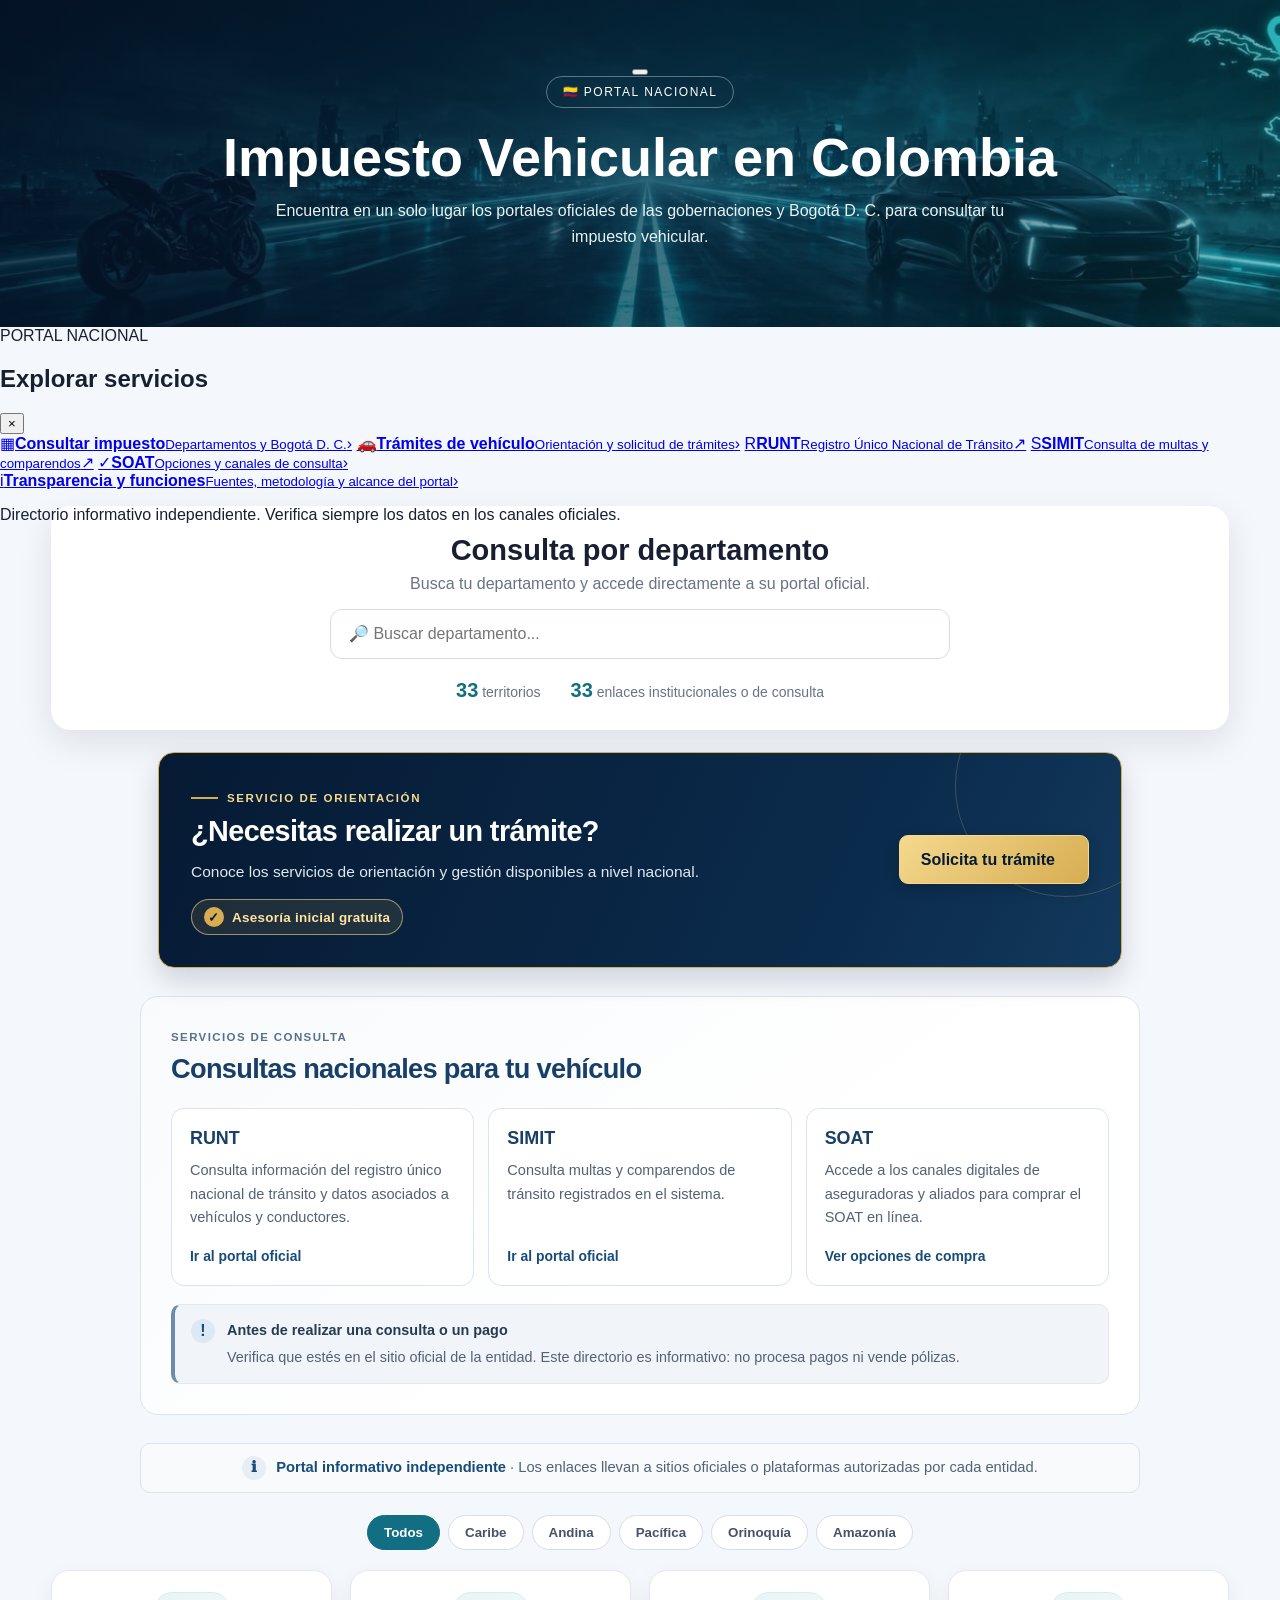
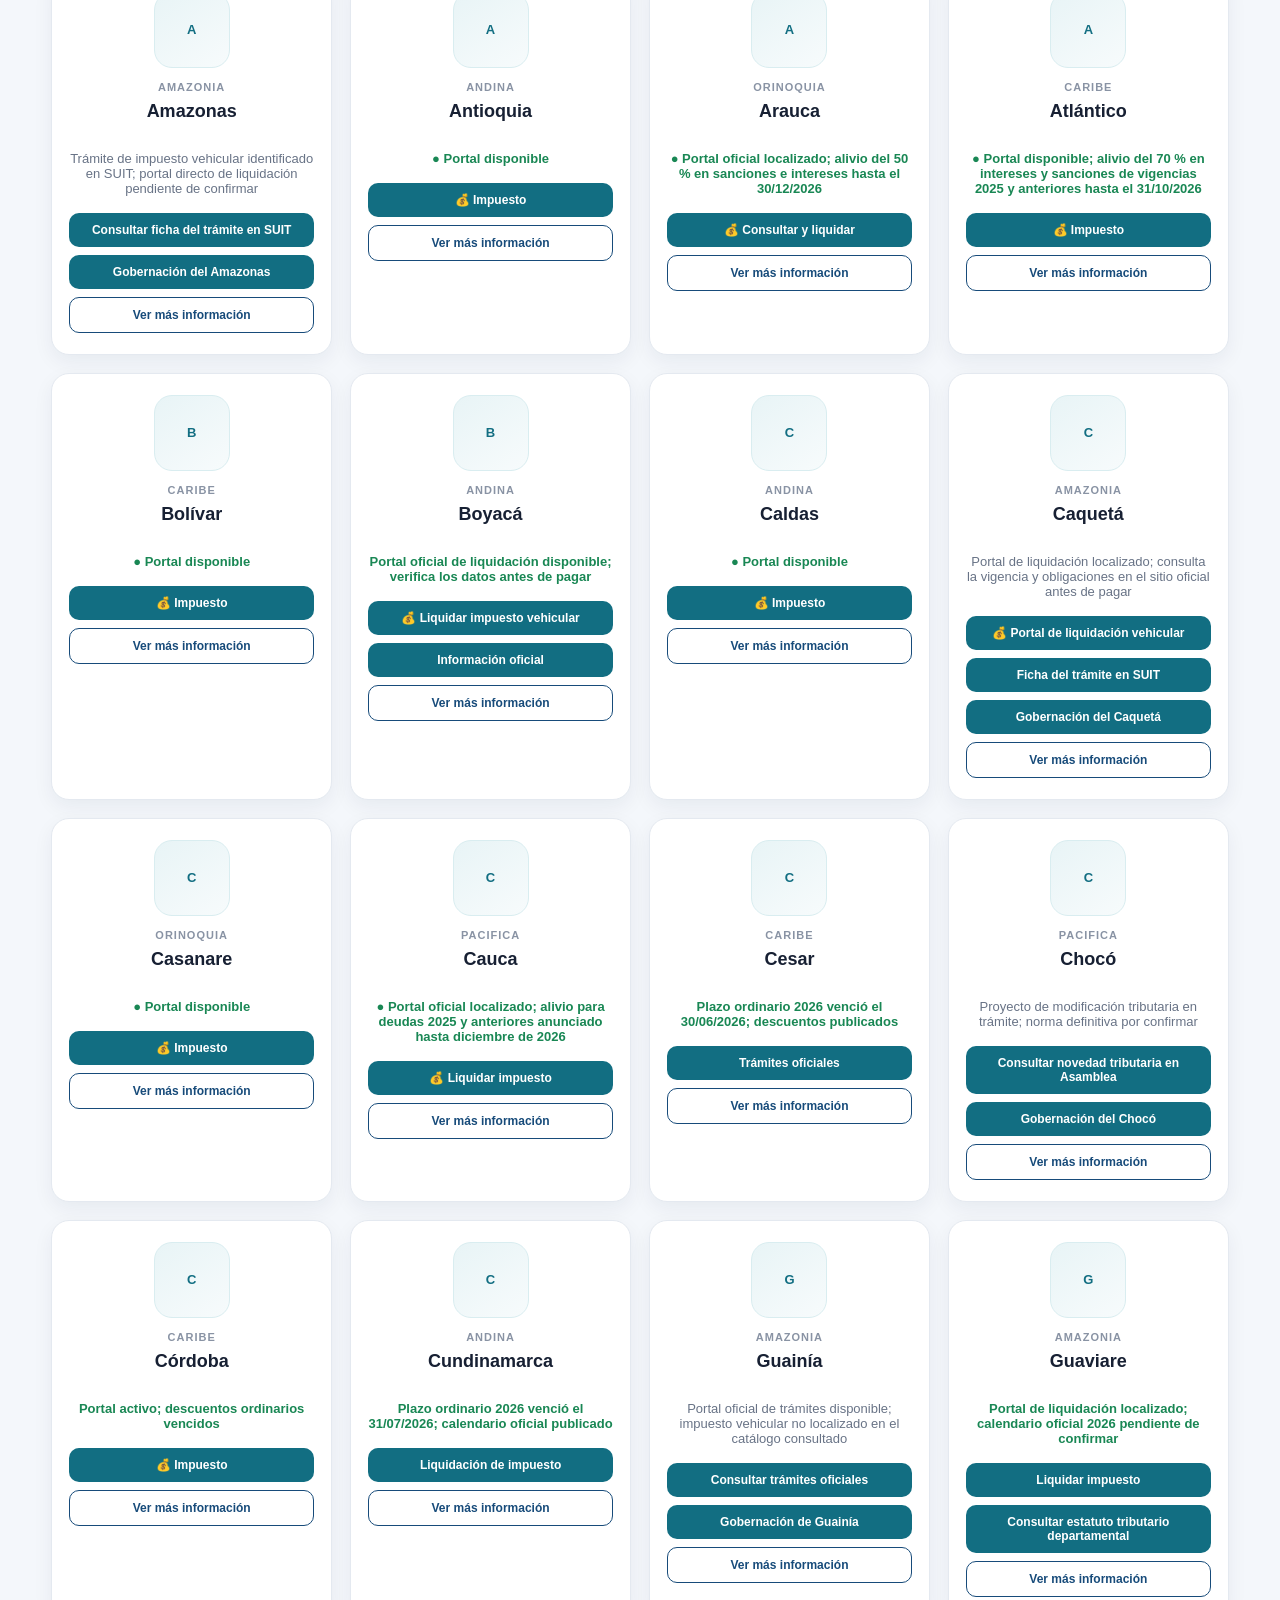
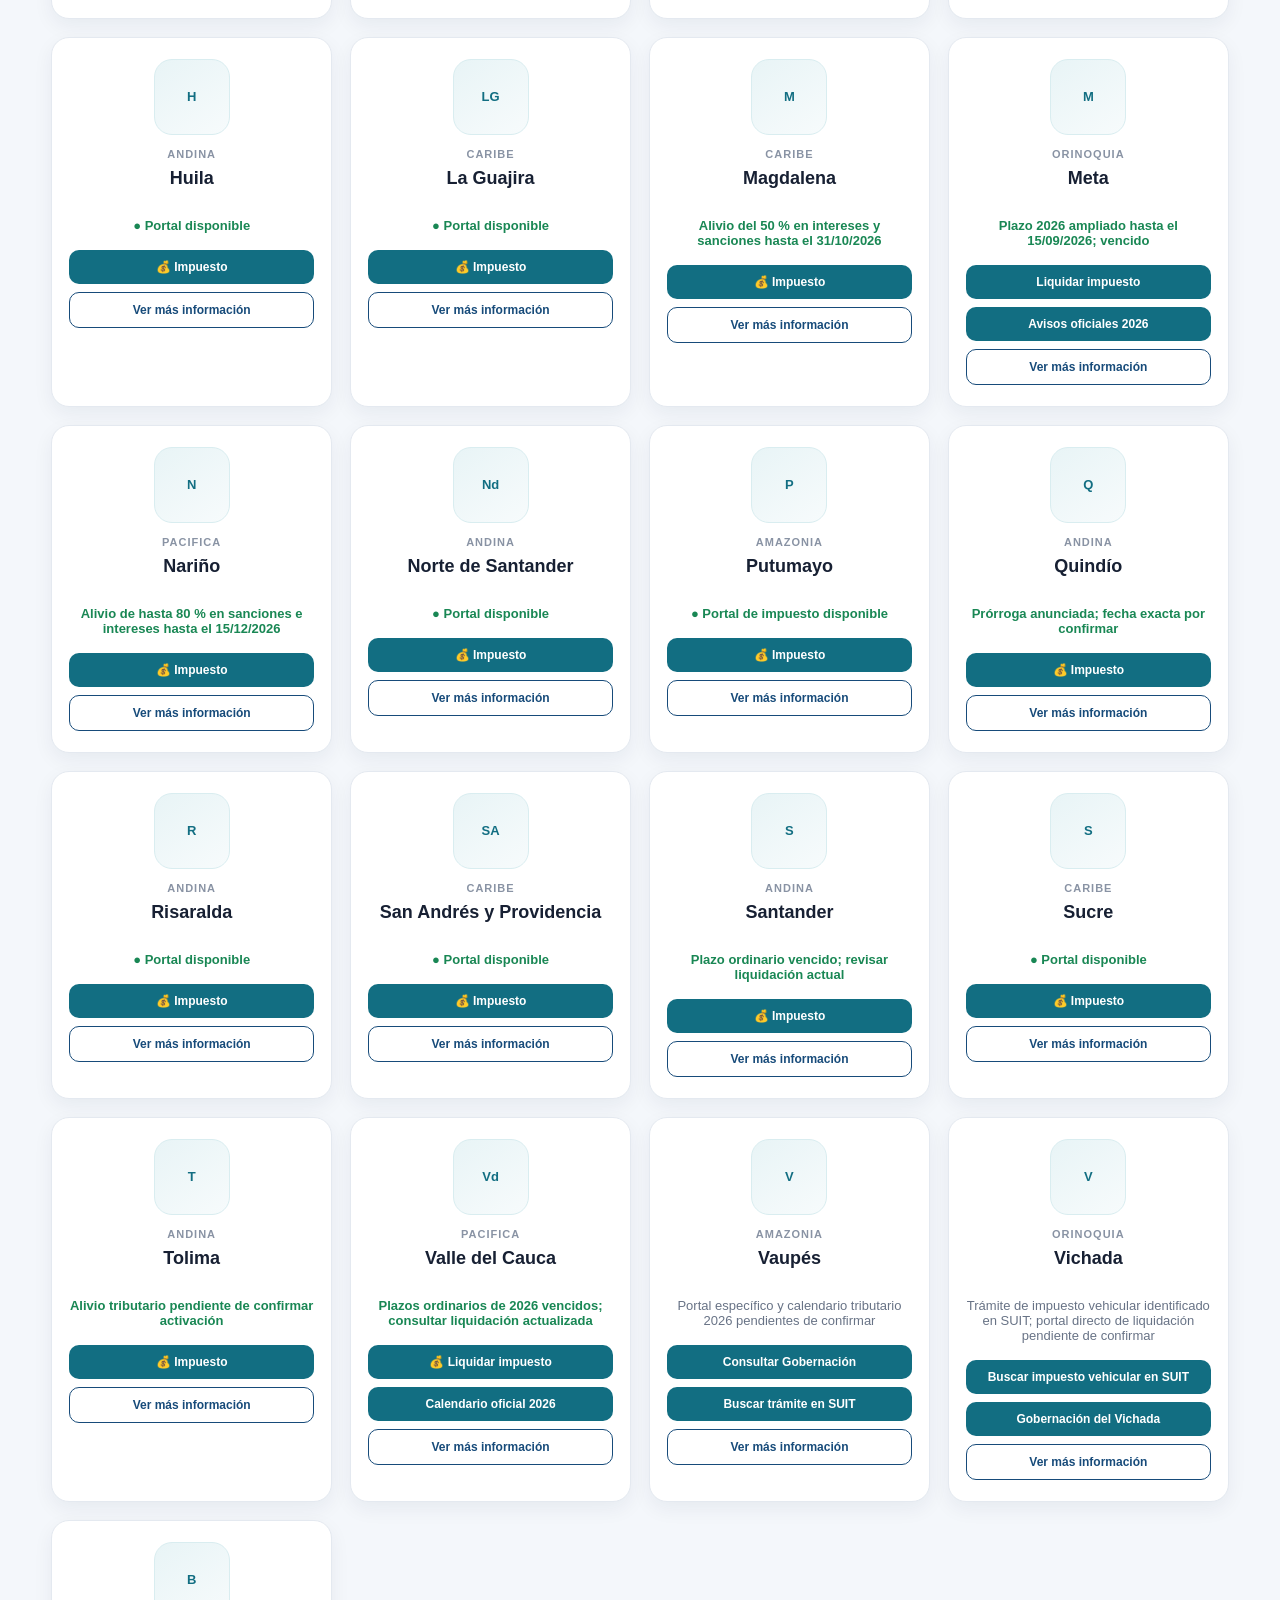
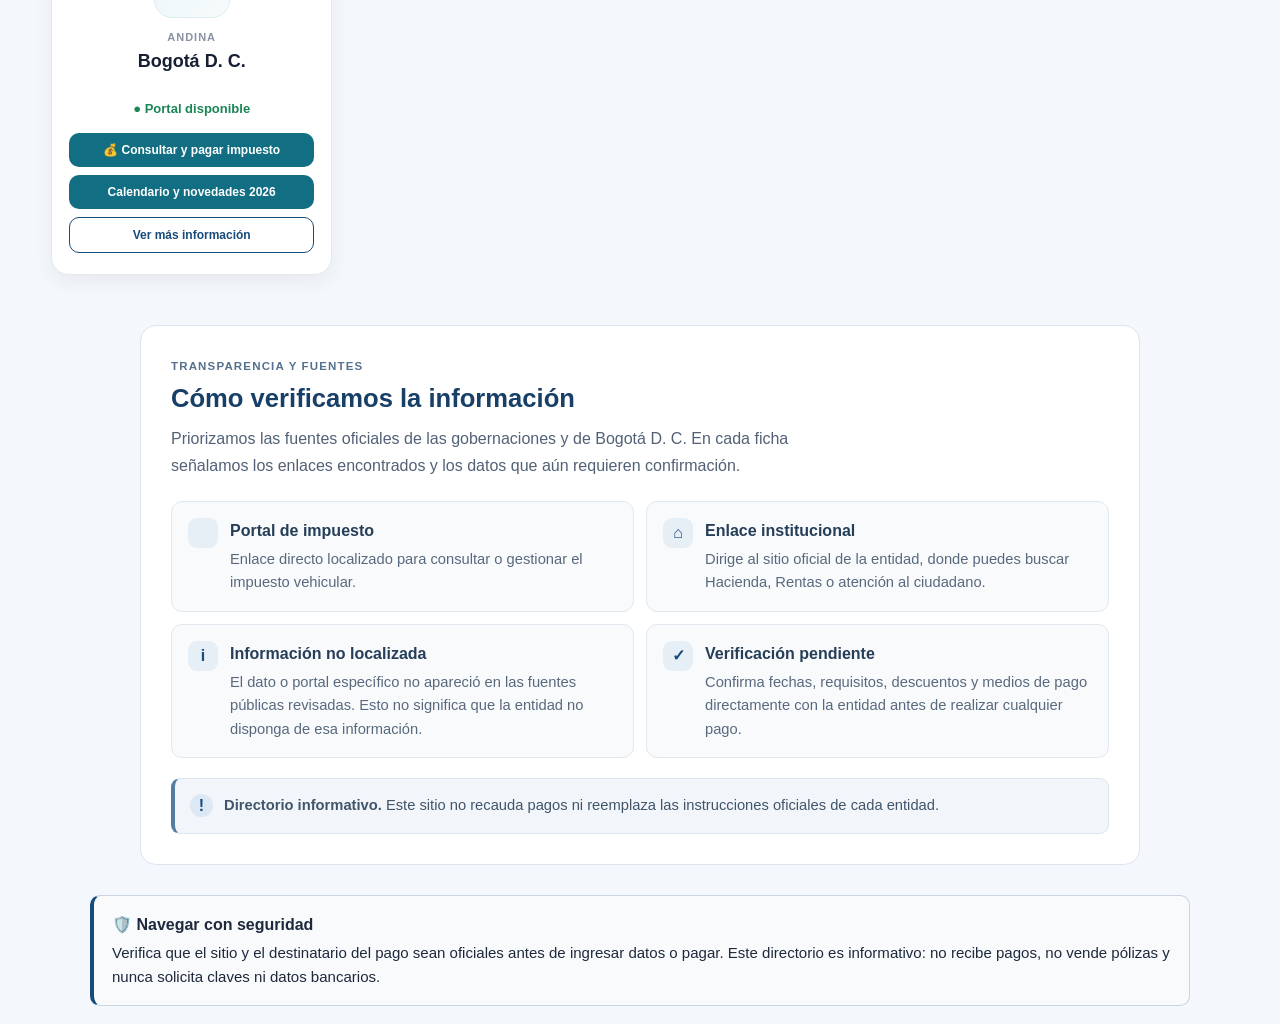
==== commit e639d43d: "Añade menú lateral de navegación (prueba)" ====
--- a/index.html
+++ b/index.html
@@ -8,6 +8,7 @@
     <link rel="stylesheet" href="css/estilos.css">
 
 <link rel="stylesheet" href="css/ajustes-index.css">
+<link rel="stylesheet" href="css/menu-lateral.css">
 
 
 
@@ -41,12 +42,33 @@
 <body>
 
 <header class="hero">
+    <button class="menu-toggle" type="button" aria-label="Abrir menú de navegación" aria-controls="menu-lateral" aria-expanded="false">
+        <span></span><span></span><span></span>
+    </button>
     <div class="hero-content">
         <span class="badge">🇨🇴 PORTAL NACIONAL</span>
         <h1>Impuesto Vehicular en Colombia</h1>
         <p>Encuentra en un solo lugar los portales oficiales de las gobernaciones y Bogotá D. C. para consultar tu impuesto vehicular.</p>
     </div>
 </header>
+
+<div class="menu-overlay" data-menu-cerrar hidden></div>
+<aside class="menu-lateral" id="menu-lateral" aria-label="Menú principal" aria-hidden="true" inert>
+    <div class="menu-lateral-cabecera">
+        <div><span class="menu-lateral-etiqueta">PORTAL NACIONAL</span><h2>Explorar servicios</h2></div>
+        <button class="menu-cerrar" type="button" aria-label="Cerrar menú">×</button>
+    </div>
+    <nav class="menu-lateral-enlaces" aria-label="Secciones del portal">
+        <a href="#departamentos" data-menu-enlace><span class="menu-icono" aria-hidden="true">▦</span><span><strong>Consultar impuesto</strong><small>Departamentos y Bogotá D. C.</small></span><span class="menu-flecha" aria-hidden="true">›</span></a>
+        <a href="tramites.html" data-menu-enlace><span class="menu-icono" aria-hidden="true">🚗</span><span><strong>Trámites de vehículo</strong><small>Orientación y solicitud de trámites</small></span><span class="menu-flecha" aria-hidden="true">›</span></a>
+        <a href="https://www.runt.gov.co/" target="_blank" rel="noopener noreferrer"><span class="menu-icono" aria-hidden="true">R</span><span><strong>RUNT</strong><small>Registro Único Nacional de Tránsito</small></span><span class="menu-flecha" aria-hidden="true">↗</span></a>
+        <a href="https://www.fcm.org.co/simit/" target="_blank" rel="noopener noreferrer"><span class="menu-icono" aria-hidden="true">S</span><span><strong>SIMIT</strong><small>Consulta de multas y comparendos</small></span><span class="menu-flecha" aria-hidden="true">↗</span></a>
+        <a href="soat.html" data-menu-enlace><span class="menu-icono" aria-hidden="true">✓</span><span><strong>SOAT</strong><small>Opciones y canales de consulta</small></span><span class="menu-flecha" aria-hidden="true">›</span></a>
+        <div class="menu-lateral-separador"></div>
+        <a href="#titulo-metodologia" data-menu-enlace><span class="menu-icono" aria-hidden="true">i</span><span><strong>Transparencia y funciones</strong><small>Fuentes, metodología y alcance del portal</small></span><span class="menu-flecha" aria-hidden="true">›</span></a>
+    </nav>
+    <p class="menu-lateral-pie">Directorio informativo independiente. Verifica siempre los datos en los canales oficiales.</p>
+</aside>
 
 <main>
     <section class="intro">
@@ -262,777 +284,13 @@
 
 
 
-<script>
-const escudo = nombre => `https://commons.wikimedia.org/wiki/Special:FilePath/${encodeURIComponent(nombre)}`;
-
-const departamentos = [
-    { nombre:"Amazonas", region:"Amazonia", logo:escudo("Escudo de Amazonas (Colombia).svg"), url:"https://www.amazonas.gov.co/" },
-    { nombre:"Antioquia", region:"Andina", logo:escudo("Escudo de Antioquia.svg"), url:"https://www.vehiculosantioquia.com.co/impuestosWeb/index.jsp" },
-    { nombre:"Arauca", region:"Orinoquia", logo:escudo("Escudo de Arauca.svg"), url:"https://arauca.gov.co/impuesto-de-vehiculo" },
-    { nombre:"Atlantico", region:"Caribe", logo:escudo("Escudo del Atlantico.svg"), url:"https://portalimpuestos.atlantico.gov.co/Portal-ATLRentas/vehiculos_declaracion.jsp" },
-    { nombre:"Bolivar", region:"Caribe", logo:escudo("Escudo de Bolivar (Colombia).svg"), url:"https://impuestos.bolivar.gov.co/gobol_web/liquidaciones" },
-    { nombre:"Boyaca", region:"Andina", logo:escudo("Escudo de Boyaca.svg"), url:"https://www.boyaca.gov.co/" },
-    { nombre:"Caldas", region:"Andina", logo:escudo("Coat of Arms of the Department of Caldas.svg"), url:"https://rentas.caldas.gov.co/" },
-    { nombre:"Caqueta", region:"Amazonia", logo:escudo("Escudo del Caqueta.svg"), url:"https://www.caqueta.gov.co/" },
-    { nombre:"Casanare", region:"Orinoquia", logo:escudo("Escudo oficial de Casanare.svg"), url:"https://impuestos.casanare.gov.co/impuesto-vehiculos" },
-    { nombre:"Cauca", region:"Pacifica", logo:escudo("Escudo del Cauca.svg"), url:"https://www.cauca.gov.co/" },
-    { nombre:"Cesar", region:"Caribe", logo:escudo("Coat of arms of Cesar (Colombia).svg"), url:"https://www.cesar.gov.co/d/es/atencion-ciudadano/tramites-servicios/46-tramites" },
-    { nombre:"Choco", region:"Pacifica", logo:escudo("Escudo del Choco.svg"), url:"https://www.choco.gov.co/" },
-    { nombre:"Cordoba", region:"Caribe", logo:escudo("Escudo oficial de Cordoba (Colombia).svg"), url:"https://impuestos.cordoba.gov.co/RentasCord/index.jsp" },
-    { nombre:"Cundinamarca", region:"Andina", logo:escudo("Escudo de Cundinamarca.svg"), url:"https://estampillas.cundinamarca.gov.co/preguntas-frecuentes/4/impuesto-sobre-vehiculos/" },
-    { nombre:"Guainia", region:"Amazonia", logo:escudo("Escudo del Guainia.svg"), url:"https://guainia.gov.co/" },
-    { nombre:"Guaviare", region:"Amazonia", logo:escudo("Escudo del Guaviare.svg"), url:"https://www.guaviare.gov.co/" },
-    { nombre:"Huila", region:"Andina", logo:escudo("Escudo del Huila.svg"), url:"https://vehiculos.huila.gobiernoit.com/HUIVehiculos/index.jsp" },
-    { nombre:"La Guajira", region:"Caribe", logo:escudo("Escudo de La Guajira.svg"), url:"https://edeskprisma.syc.com.co/guajira" },
-    { nombre:"Magdalena", region:"Caribe", logo:escudo("Escudo del Magdalena.svg"), url:"https://impuestos.gobernaciondelmagdalena.gov.co/" },
-    { nombre:"Meta", region:"Orinoquia", logo:escudo("Escudo del Meta.svg"), url:"https://meta.gov.co/" },
-    { nombre:"Narino", region:"Pacifica", logo:escudo("Escudo de Narino.svg"), url:"https://impuestovehicular.narino.gov.co/portal-narino/#/" },
-    { nombre:"Norte de Santander", region:"Andina", logo:escudo("Escudo de Norte de Santander.svg"), url:"https://vehiculos.nortedesantander.gov.co/" },
-    { nombre:"Putumayo", region:"Amazonia", logo:escudo("Escudo del Putumayo.svg"), url:"https://appsold.putumayo.gov.co/aplicaciones/tramites_gober/" },
-    { nombre:"Quindio", region:"Andina", logo:escudo("Escudo del Quindio.svg"), url:"https://isva.quindio.gov.co/portal-quindio/" },
-    { nombre:"Risaralda", region:"Andina", logo:escudo("Escudo de Risaralda.svg"), url:"https://tributario.risaralda.siifweb.com/" },
-    { nombre:"San Andrés y Providencia", region:"Caribe", logo:escudo("Escudo de San Andrés y Providencia.svg"), url:"https://ventanilla.sanandres.gov.co/tramites/154/impuesto-sobre-vehiculo-automotor/" },
-    { nombre:"Santander", region:"Andina", logo:escudo("Escudo de Santander 2004 (Colombia).svg"), url:"https://edeskprisma.syc.com.co/SANTANDER" },
-    { nombre:"Sucre", region:"Caribe", logo:escudo("Escudo de Sucre.svg"), url:"https://impuestos.sucre.gobiernoit.com/Portal-VehiculoSucre/" },
-    { nombre:"Tolima", region:"Andina", logo:escudo("Escudo del Tolima.svg"), url:"https://aplicativosenlinea.net/sivervtolima/redirect/" },
-    { nombre:"Valle del Cauca", region:"Pacifica", logo:escudo("Escudo del Valle del Cauca.svg"), url:"https://www.vehiculosvalle.com.co/impuestosweb/#/public" },
-    { nombre:"Vaupes", region:"Amazonia", logo:escudo("Escudo del Vaupes.svg"), url:"https://vaupes.gov.co/" },
-    { nombre:"Vichada", region:"Orinoquia", logo:escudo("Escudo del Vichada.svg"), url:"https://www.vichada.gov.co/" },
-    { nombre:"Bogota D.C.", region:"Andina", logo:escudo("Escudo de Bogotá.svg"), url:"https://www.haciendabogota.gov.co/es/impuestos/impuesto-sobre-vehiculos-automotores" }
-];
-
-const contenedor = document.getElementById("departamentos");
-const buscador = document.getElementById("buscador");
-let regionActual = "Todos";
-
-function normalizarTexto(texto) {
-    return String(texto || "")
-        .normalize("NFD")
-        .replace(/[\u0300-\u036f]/g, "")
-        .toLowerCase()
-        .trim();
-}
-
-// Añade una ficha homogénea a cada jurisdicción sin presentar campos pendientes como confirmados.
-document.querySelectorAll("#departamentos .card").forEach(card => {
-    if (card.querySelector(".ficha-departamental")) return;
-    const titulo = card.querySelector("h3")?.textContent?.trim() || "Jurisdicción";
-    const estado = card.querySelector(".estado")?.textContent?.trim() || "";
-    const enlace = card.querySelector(".acciones a");
-    const url = enlace?.getAttribute("href") || "";
-    const tipoEnlace = normalizarTexto(estado).includes("enlace institucional")
-        ? "Enlace institucional de referencia"
-        : normalizarTexto(estado).includes("informacion no localizada")
-            ? "Portal específico no localizado en las fuentes públicas consultadas; se ofrece la página institucional"
-            : "Enlace principal listado; tipo de portal y acceso directo pendientes de validación individual";
-    const details = document.createElement("details");
-    details.className = "ficha-departamental";
-    details.style.cssText = "margin-top:12px;padding:10px;border:1px solid #dbe3ea;border-radius:10px;text-align:left;background:#f8fafc;";
-    const summary = document.createElement("summary");
-    summary.textContent = "Ver ficha de consulta";
-    summary.style.cssText = "cursor:pointer;font-weight:600;";
-    details.appendChild(summary);
-    const contenido = document.createElement("div");
-    contenido.style.cssText = "font-size:.92rem;line-height:1.5;margin-top:10px;overflow-wrap:anywhere;";
-    const lista = document.createElement("dl");
-    lista.style.cssText = "margin:0;";
-    const fichaBase = [
-        ["Jurisdicción", titulo],
-        ["Portal de liquidación", tipoEnlace],
-        ["Calendario tributario 2026", "Pendiente de verificación oficial individual. No usar fechas históricas como si siguieran vigentes."],
-        ["Medios de pago", "Pendientes de confirmación en una fuente oficial de esta jurisdicción."],
-        ["Canales de contacto", "Pendientes de confirmar en una fuente oficial de esta jurisdicción."],
-        ["Fuente de referencia", url ? "Abrir el enlace principal listado en esta tarjeta." : "No hay enlace disponible en la tarjeta."],
-        ["Fecha de revisión editorial", "9 de octubre de 2026. La ficha requiere verificación individual antes de marcar sus datos como confirmados."]
-    ];
-    const fichasVerificadas = {
-        "casanare": [
-            ["Jurisdicción", titulo],
-            ["Portal de liquidación", "Portal de Impuestos de la Secretaría de Hacienda de Casanare."],
-            ["Calendario tributario 2026", "Fechas publicadas: 15 % de descuento del 1 de enero al 15 de marzo; 10 % del 16 de marzo al 31 de mayo; 5 % del 1 de junio al 31 de julio; sin descuento del 1 de agosto al 30 de noviembre. Desde el 1 de diciembre se anuncian intereses moratorios. Estos plazos ya pasaron al 9 de octubre de 2026, salvo el tramo sin descuento que termina el 30 de noviembre."],
-            ["Medios de pago", "Consultar las opciones disponibles en el portal oficial antes de pagar; el calendario consultado no especifica los medios."],
-            ["Canales de contacto", "rentas@casanare.gov.co · 633 6339, extensión 1341 · Carrera 20 No. 08-02, edificio CAD, Yopal. Atención publicada: lunes a viernes, 8:00 a. m.–12:00 m. y 2:00–6:00 p. m."],
-            ["Fuente de referencia", "Abrir calendario tributario oficial de Casanare."],
-            ["Fecha de verificación de esta ficha", "9 de octubre de 2026."]
-        ],
-        "bogota d.c.": [
-            ["Jurisdicción", titulo],
-            ["Portal de liquidación", "Página oficial de la Secretaría Distrital de Hacienda para consultar, declarar y pagar el impuesto sobre vehículos automotores: https://www.haciendabogota.gov.co/es/impuestos/impuesto-sobre-vehiculos-automotores"],
-            ["Actualización oficial 2026", "La Secretaría Distrital de Hacienda mantiene el portal oficial para pagos y consulta de vehículos 2026. La nota oficial publicada el 3 de septiembre de 2026 recordó que la segunda cuota del sistema SPAC vencía el 4 de septiembre. Esa fecha ya pasó; quien tenga obligaciones pendientes debe consultar su estado actualizado directamente en la Oficina Virtual."],
-            ["Calendario tributario 2026", "El vencimiento ordinario fue el 24 de julio de 2026 y el descuento por pronto pago terminó el 15 de mayo de 2026. Para quienes se acogieron al pago por cuotas, las fechas fueron 3 de julio y 4 de septiembre de 2026. Todas esas fechas ya pasaron; verifica intereses o sanciones que puedan aplicar a obligaciones pendientes."],
-            ["Descuentos y deudas de años anteriores", "Alivio tributario anunciado para 2026: reducción del 60 % en intereses y sanciones de obligaciones distritales elegibles, con plazo hasta el 21 de diciembre de 2026. Se exige pagar el 100 % del capital y el 40 % de los intereses y sanciones en un solo pago; el capital no se reduce. La Secretaría de Hacienda informó que el sistema de descuento se habilitaría desde el 21 de septiembre de 2026. Verifica en la liquidación oficial que tu obligación vehicular y vigencia cumplan los requisitos. Para deudas anteriores, en el portal oficial abre Pagos Bogotá y busca “Predial y vehículos años anteriores”. Fuente: https://bogota.gov.co/mi-ciudad/hacienda/conoce-alivios-tributarios-en-impuestos-y-multas-de-transito-en-bogota"],
-            ["Medios de pago", "La Secretaría indica pago en línea mediante Pagos Bogotá y opciones para años anteriores. Para pagos por cuotas, consulta el cupón en la Oficina Virtual. Escribe directamente haciendabogota.gov.co en el navegador; la entidad advierte que no envía enlaces de pago por WhatsApp, SMS o redes sociales."],
-            ["Canales de contacto", "Secretaría Distrital de Hacienda: PBX +57 (601) 338 5000 y línea 195. Consulta los canales y horarios vigentes en la página institucional."],
-            ["Fuente de referencia", "Portal oficial de impuesto vehicular: https://www.haciendabogota.gov.co/es/impuestos/impuesto-sobre-vehiculos-automotores ; novedad oficial del 3 de septiembre de 2026: https://bogota.gov.co/mi-ciudad/hacienda/impuesto-de-vehiculos-en-bogota-segunda-cuota-vence-4-septiembre-2026"],
-            ["Fecha de verificación de esta ficha", "15 de octubre de 2026."]
-        ],
-        "antioquia": [
-            ["Jurisdicción", titulo],
-            ["Portal de liquidación", "Portal oficial de declaración y pago: www.vehiculosantioquia.com.co. La Gobernación advierte que ningún portal externo está autorizado para recaudar este impuesto."],
-            ["Calendario tributario 2026", "Según la resolución oficial del calendario tributario 2026 y la información publicada por la Gobernación, el descuento por pronto pago estuvo vigente hasta el 30 de abril: 10 % para vehículos y motos de más de 125 cc, 15 % para híbridos y 20 % para eléctricos o cero emisiones. Del 1 de mayo al 31 de julio se podía pagar sin descuento, sanciones ni intereses. Desde el 1 de agosto de 2026 se generan intereses moratorios y sanciones; todas estas fechas ya pasaron."],
-            ["Medios de pago", "Portal oficial de pago y puntos presenciales anunciados por la Gobernación: Central de Declaración del Impuesto Vehicular en La Alpujarra; oficinas de tránsito de Medellín, Itagüí, Envigado y Sabaneta; centros comerciales habilitados; y entidades financieras y redes autorizadas como Bancolombia, Banco de Occidente, Banco Popular, BBVA, Davivienda, Efecty, 4-72, Punto Red, Súper Giros y Grupo Éxito. Confirma los puntos vigentes en el portal oficial."],
-            ["Canales de contacto", "Líneas oficiales publicadas por la Gobernación: (604) 444 46 66, 018000 419000 y (604) 409 90 00."],
-            ["Fuente de referencia", "Resolución oficial del calendario tributario 2026 y noticias oficiales sobre descuentos, pago y prevención de fraude."],
-            ["Fecha de verificación de esta ficha", "9 de octubre de 2026."]
-        ],
-        "santander": [
-            ["Jurisdicción", titulo],
-            ["Portal de liquidación", "Portal tributario en línea de Santander; la Gobernación también publica puntos presenciales."],
-            ["Calendario tributario 2026", "La Gobernación publicó plazo del 1 de enero al 30 de junio de 2026 para declarar y pagar sin sanciones ni intereses. Ese plazo ya venció."],
-            ["Medios de pago", "Portal en línea; bancos Bancolombia, Banco Popular, Banco de Occidente, Davivienda, BBVA, AV Villas y Banco Agrario; corresponsales Éxito y Efecty; Casa del Libro Total en Bucaramanga, Barrancabermeja y San Gil."],
-            ["Canales de contacto", "Para dudas, consultar los canales de atención de la Gobernación en su sitio oficial; no se incorpora un teléfono no verificado."],
-            ["Fuente de referencia", "Abrir comunicado oficial de Santander sobre el impuesto vehicular 2026."],
-            ["Fecha de verificación de esta ficha", "16 de octubre de 2026."]
-        ],
-        "huila": [
-            ["Jurisdicción", titulo],
-            ["Portal de liquidación", "Portal departamental oficial para consultar por placa o documento, generar estado de deuda, imprimir autodeclaración y liquidar: https://vehiculos.huila.gobiernoit.com/HUIVehiculos/index.jsp."],
-            ["Calendario tributario 2026", "La Gobernación publicó 10 % de descuento hasta el 31 de mayo; pago sin descuento, sanción ni intereses hasta el 31 de julio. Desde el 1 de agosto de 2026 se aplican sanciones e intereses. Los plazos ordinarios ya vencieron."],
-            ["Medios de pago", "La publicación oficial indica PSE, Banco de Occidente, Bancolombia, Davivienda y corresponsales autorizados Efecty, SuperGIROS, Puntored y Su Chance. Atención presencial: Casa del Libro Total, C. C. San Juan Plaza, primer piso, Neiva. Confirmar en el portal que el canal siga habilitado antes de pagar."],
-            ["Canales de contacto", "Gobernación del Huila: conmutador (608) 867 1300 y línea gratuita 01 8000 968 716. Sede principal: Carrera 4 con Calle 8, Neiva. Solicitar transferencia a la oficina de Impuesto Vehicular/Hacienda."],
-            ["Fuente de referencia", "Publicación oficial de descuentos 2026 y sección Impuestos Hacienda del Huila."],
-            ["Fecha de verificación de esta ficha", "10 de octubre de 2026."]
-        ],
-        "cauca": [
-            ["Jurisdicción", titulo],
-            ["Portal de liquidación", "Desde el 28 de julio de 2026 la Gobernación informó que consulta, liquidación y pago se concentran en el portal institucional cauca.gov.co, sección Trámites y Servicios / Oficina de Impuestos y Rentas. Evitar enlaces independientes no autorizados."],
-            ["Calendario tributario 2026", "La Resolución 13935 de diciembre de 2025 fijó descuentos por pronto pago durante el primer semestre y el plazo ordinario venció el 30 de junio de 2026. Actualización oficial publicada el 8 de septiembre de 2026: para deudas de las vigencias 2025 y anteriores, se anunció descuento del 80 % en intereses y sanciones hasta el 30 de septiembre, del 60 % durante octubre y noviembre y del 50 % en diciembre de 2026. Para acceder, se exige estar al día con la vigencia 2026. Confirma el valor actualizado y los requisitos en el portal oficial. Fuente: https://www.cauca.gov.co/rentas/SaladePrensa/Paginas/Entre-m%C3%A1s-r%C3%A1pido-te-pongas-al-d%C3%ADa%2C-m%C3%A1s-ahorras.aspx"],
-            ["Medios de pago", "La Gobernación publicó pago en línea mediante PSE. Confirma los medios habilitados entrando desde cauca.gov.co / Oficina de Impuestos y Rentas."],
-            ["Descuentos y alivios", "Para obligaciones en mora de 2025 y años anteriores, la Gobernación publicó un alivio escalonado: 80 % de descuento en intereses y sanciones hasta el 30 de septiembre de 2026 (tramo vencido al revisar el 10 de octubre), 60 % hasta noviembre y 50 % en diciembre. Requisitos publicados: estar al día con la vigencia 2026 y pagar el capital completo. La publicación no precisa el día exacto de cierre del tramo del 60 %; confirma en la liquidación oficial o con Rentas si el beneficio sigue habilitado y la fecha aplicable. Adicionalmente, la Ordenanza 043 de 2026 sancionó un descuento del 60 % en el impuesto para vehículos eléctricos, híbridos o de cero emisiones matriculados en Cauca o trasladados al departamento, durante el año de matrícula/traslado y los cinco años fiscales siguientes; exige solicitud y documentos, y no genera devolución por pagos previos a la aprobación."],
-            ["Canales de contacto", "Oficina Grupo de Rentas: rentas@cauca.gov.co. Dirección institucional publicada: Calle 3 No. 4-70, Casa Caldas, Popayán. Confirmar horario y atención en el portal oficial."],
-            ["Fuente de referencia", "Portal tributario y trámites: https://www.cauca.gov.co/ ; calendario tributario 2026 (Resolución 13935 de 2025): https://www.cauca.gov.co/NuestraGestion/Normatividad/Resoluci%C3%B3n%2013935%20de%202025.pdf ; alivio por mora, publicación oficial del 4 de septiembre: https://cauca.gov.co/Prensa/SaladePrensa/Paginas/Gobernaci%C3%B3n-del-Cauca-lidera-alivio-fiscal-Asamblea-aprueba-descuentos-de-hasta-el-80-en-intereses-y-sanciones-sobre-impues.aspx ; descuento para eléctricos e híbridos, publicación oficial del 27 de septiembre: https://www.cauca.gov.co/Prensa/SaladePrensa/Paginas/Cauca-incentiva-la-movilidad-sostenible-con-descuento-del-60--en-impuesto-vehicular-para-automotores-el%C3%A9ctricos-e-h%C3%ADbridos.aspx."],
-            ["Fecha de verificación de esta ficha", "10 de octubre de 2026."]
-        ],
-        "cordoba": [
-            ["Jurisdicción", titulo],
-            ["Portal de liquidación", "Portal oficial de Impuestos de la Gobernación de Córdoba. El portal institucional incluye declaración y pago del impuesto vehicular, consulta de pagos y declaraciones, estado de cartera, calendario, normatividad y canales de atención."],
-            ["Consulta de cartera", "La Gobernación ofrece una consulta de estado de cartera por placa. Este reporte no es un recibo oficial de pago; para generar la declaración debe usarse el flujo de liquidación oficial."],
-            ["Calendario tributario 2026", "La Gobernación informó 15 % de descuento por pronto pago hasta el 31 de marzo de 2026, 10 % hasta el 29 de mayo y 5 % hasta el 30 de junio. Todos esos plazos vencieron. Para vigencias 2024 y anteriores, los alivios publicados de sanciones e intereses también vencieron el 30 de junio de 2026. En las fuentes oficiales revisadas al 16 de octubre no se encontró anuncio de una prórroga posterior; verifica la liquidación actual con Rentas antes de pagar."],
-            ["Medios de pago", "Comunicado oficial del 5 de septiembre de 2026 informó que se restablecieron los servicios digitales para radicación y pago en línea. La entidad también informó pagos presenciales en Banco de Occidente, Banco Davivienda, puntos Record en Córdoba, SuperGiros a nivel nacional y almacenes Éxito. Verifica los medios disponibles al generar la liquidación."],
-            ["Canales de contacto", "RECAUDO.IMPUESTOS@CORDOBA.GOV.CO · Cra. 6 No. 65-24, local 44, segundo piso, CC Places Mall, Montería. Atención presencial publicada: lunes a viernes, 8:00 a. m. a 5:00 p. m.; confirma cualquier cambio con la entidad."],
-            ["Estado del portal", "La Gobernación informó el 5 de septiembre de 2026 que restableció los servicios digitales luego de acciones de seguridad informática."],
-            ["Fuente de referencia", "Calendario y descuentos publicados: https://www.cordoba.gov.co/publicaciones/7329/hasta-el-31-de-marzo-vence-el-plazo-para-obtener-descuentos-en-pronto-pago-en-el-impuesto-vehicular-y-en-intereses-y-sanciones-de-vigencias-del-2024-hacia-atras/ ; restablecimiento del portal y medios de pago (7 de septiembre de 2026): https://www.cordoba.gov.co/publicaciones/7833/gobernacion-de-cordoba-habilita-los-servicios-del-portal-web-de-impuestos-luego-de-garantizar-la-seguridad-informatica-de-contribuyentes/ ; portal oficial: https://impuestos.cordoba.gov.co/RentasCord/index.jsp"],
-            ["Fecha de verificación de esta ficha", "16 de octubre de 2026."]
-        ],
-        "atlantico": [
-            ["Jurisdicción", titulo],
-            ["Portal de liquidación", "Portal oficial de Impuestos Departamentales del Atlántico, con acceso a liquidación del impuesto sobre vehículos automotores."],
-            ["Calendario tributario 2026", "El Decreto 000020 del 22 de enero de 2026 fijó el 10 de julio de 2026 como fecha límite ordinaria; ese plazo ya venció. Actualización oficial del 14 de octubre: hay un descuento del 70 % en intereses y sanciones de obligaciones tributarias de las vigencias 2025 y anteriores hasta el 31 de octubre de 2026. Verifica los requisitos, las obligaciones incluidas y el valor de capital en la liquidación oficial antes de pagar. Fuente: https://www.atlantico.gov.co/"],
-            ["Descuentos y deudas de años anteriores", "La Gobernación del Atlántico anunció el 14 de octubre de 2026 un descuento del 70 % en intereses y sanciones para obligaciones tributarias de las vigencias 2025 y anteriores hasta el 31 de octubre de 2026. Confirma si el beneficio incluye tu impuesto vehicular y los requisitos específicos en el portal oficial antes de pagar. Fuente: https://www.atlantico.gov.co/"],
-            ["Medios de pago", "El portal departamental ofrece acceso a liquidación de impuesto vehicular. Confirma los medios habilitados en el flujo oficial antes de pagar."],
-            ["Canales de contacto", "Consultar Secretaría de Hacienda Departamental desde el sitio oficial de la Gobernación."],
-            ["Fuente de referencia", "Abrir página oficial de Impuestos Departamentales del Atlántico."],
-            ["Fecha de verificación de esta ficha", "16 de octubre de 2026."]
-        ],
-        "bolivar": [
-            ["Jurisdicción", titulo],
-            ["Portal de liquidación", "Portal de la Gobernación de Bolívar para consultar el impuesto por placa y revisar vigencias pendientes."],
-            ["Calendario tributario 2026", "Las fechas de vencimiento y descuentos ordinarios de la vigencia 2026 quedan pendientes de confirmación en un calendario oficial específico."],
-            ["Medios de pago", "El portal oficial permite generar la liquidación y pagar por PSE o descargar el recibo para pago."],
-            ["Canales de contacto", "Teléfono (605) 6517444, extensión 8000 · contactenos@bolivar.gov.co. Dirección publicada: Km 3, sector Turbaco, Hacienda Bajo Miranda."],
-            ["Fuente de referencia", "Abrir portal oficial de liquidación del impuesto vehicular de Bolívar."],
-            ["Fecha de verificación de esta ficha", "9 de octubre de 2026."]
-        ],
-        "magdalena": [
-            ["Jurisdicción", titulo],
-            ["Portal de liquidación", "Portal oficial de Impuestos del Magdalena para consulta y pago en línea por placa."],
-            ["Calendario tributario 2026", "La Gobernación anunció un beneficio temporal para deudas de impuesto vehicular, tasas y multas de tránsito de vigencias 2025 y anteriores: descuento en intereses del 75 % hasta el 31 de agosto, 50 % hasta el 31 de octubre y 25 % hasta el 30 de diciembre de 2026. Al 9 de octubre de 2026, el tramo anunciado es del 50 % hasta el 31 de octubre. Verifica los requisitos y el decreto antes de pagar."],
-            ["Medios de pago", "El portal ofrece pago en línea por PSE y consulta por placa; también permite consultar facturas y certificados de paz y salvo."],
-            ["Canales de contacto", "La Gobernación publicó atención para el beneficio en la Oficina de Gestión Tributaria, calle 22 # 15-21. Confirma horarios directamente con la entidad."],
-            ["Fuente de referencia", "Abrir comunicado oficial sobre descuentos en intereses y publicación de septiembre de 2026 que confirma el beneficio del 50 % hasta el 31 de octubre."],
-            ["Fecha de verificación de esta ficha", "9 de octubre de 2026."]
-        ],
-        "nariño": [
-            ["Jurisdicción", titulo],
-            ["Portal de liquidación", "Portal oficial de Impuesto Vehicular de la Gobernación de Nariño: https://impuestovehicular.narino.gov.co/portal-narino/#/ . La entidad publica que permite consultar, liquidar y pagar en línea."],
-            ["Calendario tributario 2026", "La Gobernación publicó un descuento del 20 % por pronto pago hasta el 30 de abril de 2026. Del 1 de mayo al 30 de diciembre se informó pago sin sanciones ni intereses para la vigencia 2026; verificar el estado de la obligación en el portal, pues las condiciones pueden variar por fecha de pago."],
-            ["Descuentos y alivios", "La Ordenanza 16 del 11 de septiembre de 2026 fue sancionada y concede hasta el 80 % de reducción en sanciones e intereses moratorios para obligaciones en mora hasta el 31 de diciembre de 2025. Fecha límite publicada: 15 de diciembre de 2026, cancelando la totalidad de la obligación y conservando íntegro el capital del impuesto. Se contemplan acuerdos de pago; existen exclusiones para ciertos procesos de cobro coactivo con títulos de depósito judicial que cubran toda la obligación. Confirma en el portal que el beneficio esté aplicado a tu liquidación antes de pagar."],
-            ["Medios de pago", "La Gobernación publica el portal oficial para liquidación y pago en línea. Confirma los medios habilitados dentro del portal antes de realizar una transacción."],
-            ["Canales de contacto", "Subsecretaría de Rentas / Impuesto Vehicular. La Gobernación publica atención presencial en Pasto, Samaniego, La Unión, Ipiales, Tumaco y Túquerres. Dirección institucional: Calle 19 No. 23-78, Pasto; conmutador general (602) 733 2133; contactenos@narino.gov.co. Solicitar confirmación del canal específico de impuesto vehicular."],
-            ["Fuente de referencia", "Portal de impuesto vehicular: https://impuestovehicular.narino.gov.co/portal-narino/#/ ; alivio tributario oficial: https://narino.gov.co/dependencias/hacienda-dependencias/alivio-tributario-para-contribuyentes-morosos-del-impuesto-vehicular/ ; calendario y descuento de pronto pago: https://narino.gov.co/noticias/narino-impulsa-el-ahorro-ciudadano-con-incentivo-del-20-en-el-impuesto-vehicular/ ; incentivo por traslado de cuenta: https://narino.gov.co/noticias/narino-incentiva-el-traslado-de-cuenta-de-vehiculos-con-descuentos-de-hasta-el-70-en-el-impuesto-2026/"],
-            ["Fecha de verificación de esta ficha", "10 de octubre de 2026."]
-        ],
-        "norte de santander": [
-            ["Jurisdicción", titulo],
-            ["Portal de liquidación", "Portal de consulta del impuesto vehicular de Norte de Santander listado en esta tarjeta."],
-            ["Calendario tributario 2026", "La Circular Externa del 5 de enero de 2026 fija el vencimiento general para declarar y pagar la vigencia 2026 hasta el 30 de junio. También establece descuentos por pronto pago: 20 % hasta el 27 de febrero, 15 % hasta el 30 de abril y 10 % hasta el 29 de mayo. Todos esos plazos ya vencieron al 9 de octubre de 2026."],
-            ["Medios de pago", "Confirmar los medios habilitados directamente en el portal oficial al generar la liquidación."],
-            ["Canales de contacto", "Pendientes de confirmar en una fuente oficial específica del impuesto vehicular."],
-            ["Fuente de referencia", "Abrir la circular oficial del calendario tributario 2026."],
-            ["Fecha de verificación de esta ficha", "9 de octubre de 2026."]
-        ],
-        "cesar": [
-            ["Jurisdicción", titulo],
-            ["Portal de liquidación", "La Gobernación publica que la liquidación y el pago pueden realizarse en línea desde cesar.gov.co, en la opción “Pague aquí impuesto Vehicular”, o presencialmente en la Oficina de Rentas. Verifica que el enlace de pago esté dentro del dominio oficial."],
-            ["Calendario tributario 2026", "Resolución 022936 del 29 de diciembre de 2025: descuento del 15 % hasta el último día hábil de abril y del 10 % desde el 1 de mayo hasta el último día hábil de junio. El plazo máximo fue el 30 de junio de 2026; todos los plazos ordinarios ya vencieron."],
-            ["Medios de pago", "La Gobernación informa pago en línea desde su portal institucional y atención presencial en la Oficina de Rentas. Confirma los medios vigentes antes de pagar."],
-            ["Canales de contacto", "Gobernación del Cesar: Calle 16 # 12-120, edificio Alfonso López Michelsen, Valledupar · (605) 588 5602 · contactenos@cesar.gov.co. Solicitar orientación del Grupo Gestión de Rentas."],
-            ["Fuente de referencia", "Comunicado oficial sobre el calendario 2026 y Resolución 022936 del 29 de diciembre de 2025."],
-            ["Fecha de verificación de esta ficha", "9 de octubre de 2026."]
-        ],
-        "narino": [
-            ["Jurisdicción", titulo],
-            ["Portal de liquidación", "Portal oficial para consulta, declaración y pago del impuesto vehicular: https://impuestovehicular.narino.gov.co/portal-narino/#/."],
-            ["Calendario tributario 2026", "El descuento ordinario del 20 % por pronto pago terminó el 30 de abril de 2026. La Gobernación informó que desde el 1 de mayo hasta el 30 de diciembre de 2026 la vigencia 2026 puede pagarse sin sanciones ni intereses, sin el descuento ordinario. Confirma el estado de la obligación en el portal."],
-            ["Descuentos y deudas de años anteriores", "La Gobernación informó el 18 de septiembre de 2026 que fue sancionada la ordenanza de alivio tributario para obligaciones de impuesto vehicular en mora hasta el 31 de diciembre de 2025: reducción de hasta el 80 % en sanciones e intereses, con plazo hasta el 15 de diciembre de 2026 y pago de la totalidad de la obligación, sin reducción del capital. La publicación indica que el sistema se parametrizaría para comenzar a operar desde el 21 de septiembre. Se admiten obligaciones con acuerdos de pago; existen exclusiones en ciertos procesos de cobro coactivo con títulos de depósito judicial que cubran toda la deuda. Confirma la liquidación y los requisitos en el portal antes de pagar. Fuente: https://narino.gov.co/dependencias/hacienda-dependencias/alivio-tributario-para-contribuyentes-morosos-del-impuesto-vehicular/"],
-            ["Medios de pago", "La guía de procedimiento de la Gobernación describe liquidación en el portal y pago por PSE o impresión de la declaración para pagar en entidad bancaria autorizada. Confirma las opciones que aparezcan en el portal antes de completar el pago."],
-            ["Canales de contacto", "La Subsecretaría de Rentas reporta atención presencial en Pasto, Samaniego, La Unión, Ipiales, Tumaco y Túquerres. Verificar direcciones, horarios y contactos actuales en la web oficial."],
-            ["Fuente de referencia", "Alivio tributario oficial: https://narino.gov.co/dependencias/hacienda-dependencias/alivio-tributario-para-contribuyentes-morosos-del-impuesto-vehicular/ ; portal de liquidación: https://impuestovehicular.narino.gov.co/portal-narino/#/."],
-            ["Fecha de verificación de esta ficha", "16 de octubre de 2026."]
-        ],
-        "choco": [
-            ["Jurisdicción", titulo],
-            ["Portal de liquidación", "No se localizó un portal público específico de liquidación del impuesto vehicular en las fuentes oficiales consultadas. Solicitar a la Gobernación el enlace vigente antes de ingresar datos del vehículo."],
-            ["Calendario tributario 2026", "No se encontró publicación oficial verificable con fechas de vencimiento, descuentos o sanciones para la vigencia 2026. Estado: pendiente de confirmación directa con Rentas; no asumir fechas de otros años."],
-            ["Medios de pago", "No confirmados en una fuente oficial específica del impuesto vehicular. No realizar pagos mediante enlaces de terceros; confirmar primero el procedimiento con la Gobernación."],
-            ["Canales de contacto", "Contacto institucional publicado por la Gobernación: 320 382 7001 y atencionalusuario@choco.gov.co. Dirección: Calle 31 No. 1-101, Edificio La Confianza, Quibdó. Horario publicado: lunes a viernes, 8:00 a. m.–12:00 m. y 2:00–6:00 p. m. Estos son canales generales; solicitar transferencia a Rentas."],
-            ["Fuente de referencia", "Consultar la Gobernación del Chocó y su portal institucional de datos abiertos. No se encontró allí una ficha pública específica de impuesto vehicular."],
-            ["Fecha de verificación de esta ficha", "9 de octubre de 2026."]
-        ],
-        "boyaca": [
-            ["Jurisdicción", titulo],
-            ["Portal de liquidación", "Portal y canales digitales habilitados por la Gobernación de Boyacá para declarar y pagar el impuesto vehicular."],
-            ["Calendario tributario 2026", "El calendario inicial asignó vencimientos según el último dígito: placas 1, 2 y 3; 4, 5 y 6; 7, 8, 9 y 0. La Gobernación modificó los plazos para las placas terminadas en 1 a 6 hasta el 6 de marzo de 2026 por una interrupción técnica; para las terminadas en 7, 8, 9 y 0 el límite permaneció el 31 de marzo. Todos los plazos ya vencieron."],
-            ["Medios de pago", "Declaración y pago simultáneos por canales digitales habilitados o entidades financieras con convenio vigente. Verificar el canal disponible en el portal oficial."],
-            ["Canales de contacto", "Gobernación de Boyacá: PBX +57 608 742 0150, extensiones 2126 y 2147; WhatsApp institucional publicado: 318 311 9821. Confirma la atención específica de Rentas."],
-            ["Fuente de referencia", "Abrir comunicado oficial de ampliación de plazo de marzo de 2026."],
-            ["Fecha de verificación de esta ficha", "9 de octubre de 2026."]
-        ],
-        "amazonas": [
-            ["Jurisdicción", titulo],
-            ["Portal de liquidación", "El trámite oficial de declaración y pago del impuesto sobre vehículos automotores aparece registrado para la Gobernación del Amazonas en el SUIT de Función Pública. No se confirmó un enlace directo público de liquidación; solicitarlo a la entidad antes de ingresar datos o pagar."],
-            ["Calendario tributario 2026", "No se localizó un calendario tributario 2026 oficial verificable con fechas de vencimiento o descuentos específicos para Amazonas. Pendiente de confirmación con la Secretaría de Hacienda; no asumir fechas de otros departamentos."],
-            ["Medios de pago", "No confirmados en una fuente oficial específica para Amazonas. Confirmar los canales habilitados directamente con la Gobernación antes de realizar pagos."],
-            ["Canales de contacto", "Gobernación del Amazonas: contactenos@amazonas.gov.co · teléfono (608) 592 6566 · Calle 10 No. 10-77, Leticia. Contacto general institucional; solicitar derivación a la dependencia responsable de Rentas."],
-            ["Fuente de referencia", "Consultar el trámite de impuesto sobre vehículos automotores registrado en el SUIT de Función Pública y el portal institucional de la Gobernación del Amazonas."],
-            ["Fecha de verificación de esta ficha", "9 de octubre de 2026."]
-        ],
-        "arauca": [
-            ["Jurisdicción", titulo],
-            ["Portal de liquidación", "Portal oficial de la Gobernación de Arauca para consultar, liquidar y pagar el impuesto vehicular; se anuncia pago por PSE."],
-            ["Calendario tributario 2026", "La Gobernación informó que el plazo ordinario de la vigencia 2026 venció el 1 de julio. Actualización oficial del 14 de octubre de 2026: el Decreto departamental 468 de 2026 concede un descuento del 50 % en sanciones e intereses de las vigencias 2025 y anteriores hasta el 30 de diciembre de 2026. Requisito publicado: tener pagada la vigencia 2026 oportunamente o pagarla con su sanción. Aplica a vehículos y motocicletas de más de 125 c. c. matriculados en Arauca; confirma el valor final en la liquidación oficial. Fuente: https://arauca.gov.co/desde-octubre-se-activa-el-50-de-descuento-en-sanciones-del-impuesto-vehicular/"],
-            ["Medios de pago", "La Gobernación informa pago en línea desde el portal oficial y pago presencial en Banco Davivienda. También reporta atención para liquidar y pagar en la Casa del Libro Total Arauca, calle 19 No. 22-25, local 2, junto a Bancolombia. Verifica los canales vigentes antes de desplazarte."],
-            ["Canales de contacto", "WhatsApp de impuesto vehicular: 313 358 49 41. Dirección de Rentas, atención general: 313 351 4545. Correo institucional de Hacienda: hacienda@arauca.gov.co. La Gobernación publicó la actualización de teléfonos el 18 de agosto de 2026."],
-            ["Fuente de referencia", "Calendario y tarifas 2026: https://arauca.gov.co/tarifas-del-impuesto-vehicular-fueron-renovadas-para-2026/ · Vencimiento 1 de julio y canales de pago: https://arauca.gov.co/proposito-de-ano-nuevo-pagar-el-impuesto-vehicular-a-tiempo/ · Aviso de seguridad sobre enlaces oficiales: https://arauca.gov.co/gobernacion-de-arauca-advierte-a-contribuyentes-que-usen-solo-enlaces-de-pago-oficiales/."],
-            ["Fecha de verificación de esta ficha", "16 de octubre de 2026."]
-        ],
-        "caqueta": [
-            ["Jurisdicción", titulo],
-            ["Portal de liquidación", "Portal localizado para la liquidación del impuesto vehicular de Caquetá: https://iuva.syc.com.co/caqueta. El trámite de declaración y pago figura también en SUIT. Comprueba la información del vehículo y el estado actual de la obligación antes de pagar."],
-            ["Calendario tributario 2026", "La Gobernación anunció un descuento del 20 % para la vigencia 2026 hasta el 29 de mayo de 2026. Ese beneficio ya venció. No se confirmó en las fuentes localizadas una fecha general de vencimiento posterior; verificar la obligación individual con Rentas."],
-            ["Medios de pago", "La Gobernación comunicó que estaba habilitado el pago digital por PSE y atención presencial para liquidación y pago en el antiguo Caesca, Zona Rosa de Florencia. Confirmar disponibilidad y ubicación antes de desplazarse."],
-            ["Canales de contacto", "Consultar Secretaría de Hacienda / Dirección Tributaria Departamental a través del sitio oficial de la Gobernación del Caquetá."],
-            ["Fuente de referencia", "Gobernación del Caquetá: https://www.caqueta.gov.co/ ; información oficial del descuento y pago digital: https://www.youtube.com/watch?v=bEWxYRm-5L4 y https://www.youtube.com/watch?v=rdDYvGs_lxs ; ficha del trámite en SUIT: https://tramites1.suit.gov.co/registro-web/suit_descargar_archivo?A=18264."],
-            ["Fecha de verificación de esta ficha", "9 de octubre de 2026."]
-        ],
-        "cundinamarca": [
-            ["Jurisdicción", titulo],
-            ["Portal de liquidación", "La Gobernación habilita la consulta y descarga de la factura 2026 desde su sección de impuesto sobre vehículos."],
-            ["Calendario tributario 2026", "Descuento del 10 % hasta el 31 de mayo de 2026 y del 5 % hasta el 31 de julio de 2026. El pago oportuno sin intereses venció el 31 de julio; ambas fechas ya pasaron."],
-            ["Medios de pago", "La Gobernación informa pago digital por PSE, GoPass y tarjeta de crédito, además de entidades bancarias autorizadas."],
-            ["Canales de contacto", "WhatsApp de atención publicado: 300 839 0002. Atención presencial: Calle 26 No. 51-53, Bogotá, primer piso de la torre Salud."],
-            ["Fuente de referencia", "Abrir preguntas frecuentes oficiales de impuesto sobre vehículos de Cundinamarca."],
-            ["Fecha de verificación de esta ficha", "9 de octubre de 2026."]
-        ],
-        "guainia": [
-            ["Jurisdicción", titulo],
-            ["Portal de liquidación", "No se localizó un portal público específico para liquidar impuesto vehicular departamental en las fuentes consultadas. El portal oficial de trámites no muestra actualmente ese trámite en su listado público; se recomienda consultar directamente con la Gobernación."],
-            ["Calendario tributario 2026", "No se localizó una publicación oficial pública con fechas de vencimiento o descuentos de impuesto vehicular para 2026. Pendiente de confirmación con Hacienda departamental."],
-            ["Medios de pago", "No confirmados para impuesto vehicular en una fuente oficial pública específica. No realizar pagos desde enlaces de terceros sin validación de la Gobernación."],
-            ["Canales de contacto", "Portal de trámites de la Gobernación: https://tramites-guainia.gov.co/tramites/ ; correo institucional contactenos@guainia.gov.co ; teléfono móvil publicado en el portal de trámites: 314 459 7001. Confirmar que el canal remita a la dependencia competente en rentas."],
-            ["Fuente de referencia", "Portal oficial de trámites: https://tramites-guainia.gov.co/tramites/ ; información institucional y canales de atención visibles en el mismo portal. La búsqueda pública no permitió confirmar un trámite específico de impuesto vehicular."],
-            ["Fecha de verificación de esta ficha", "9 de octubre de 2026."]
-        ],
-        "guaviare": [
-            ["Jurisdicción", titulo],
-            ["Portal de liquidación", "Portal de consulta y liquidación: https://sivervguaviare.aplicativosenlinea.com/siver-v-guaviare/redirect/ . Permite iniciar liquidación, consultar estado de cuenta, solicitudes y paz y salvo."],
-            ["Calendario tributario 2026", "No se localizó un calendario oficial 2026 actualizado en esta revisión. Una norma tributaria anterior menciona vencimiento al último día hábil de julio y descuento por pronto pago hasta marzo, pero no debe asumirse como calendario 2026 sin confirmar con Rentas."],
-            ["Medios de pago", "La información publicada en septiembre de 2026 señala pago por PSE o impresión de recibo para puntos físicos habilitados. Confirmar los puntos activos directamente en el portal."],
-            ["Descuentos y alivios", "Una publicación del 1 de septiembre de 2026 informa beneficios para obligaciones en mora de 2019 a 2025 hasta el 30 de julio de 2027: reducción de sanción a una UVT y condonación del 100 % de intereses al cumplir las condiciones descritas. Confirmar requisitos y saldo con la Secretaría de Hacienda antes de pagar."],
-            ["Canales de contacto", "La publicación informativa de septiembre de 2026 menciona WhatsApp 318 716 0708 y la oficina de Rentas Departamentales en la Gobernación. Confirmar el número y horarios en el canal institucional antes de enviar datos personales."],
-            ["Fuente de referencia", "Portal de liquidación: https://sivervguaviare.aplicativosenlinea.com/siver-v-guaviare/redirect/ ; noticia sobre alivios 2026: https://marandua.com.co/contribuyentes-morosos-del-impuesto-vehicular-en-el-guaviare-podran-acceder-a-descuentos-hasta-julio-de-2027/ ; norma tributaria anterior en SUIT: https://tramites1.suit.gov.co/registro-web/suit_descargar_archivo?A=102336."],
-            ["Fecha de verificación de esta ficha", "9 de octubre de 2026."]
-        ],
-        "meta": [
-            ["Jurisdicción", titulo],
-            ["Portal de liquidación", "Portal institucional de impuesto vehicular del Meta. Acceso de referencia: https://impuestovehicular.meta.gov.co/portal-meta/#/. Si el portal redirige, entrar desde meta.gov.co y elegir Impuesto Vehicular."],
-            ["Calendario tributario 2026", "La Gobernación amplió el plazo de pago de la vigencia 2026 hasta el 15 de septiembre de 2026. Esa fecha ya venció; al 16 de octubre no debe presentarse como plazo vigente. Desde el 1 de agosto la Gobernación había indicado que podían generarse sanciones e intereses una vez vencido el plazo ordinario. Consulta la liquidación actualizada y confirma los valores en el portal oficial antes de pagar."],
-            ["Medios de pago", "La información institucional describe pago en línea y descarga de factura para pago presencial en entidades o puntos autorizados. Confirma las opciones habilitadas para la vigencia y obligación al generar la factura."],
-            ["Canales de contacto", "PBX (608) 681 8500, extensiones 1902 y 1903; WhatsApp/chatbot (321) 344 7090. Confirma disponibilidad y horarios en el portal institucional."],
-            ["Fuente de referencia", "Avisos oficiales de impuesto vehicular (incluye publicación del 10/09/2026 sobre ampliación hasta el 15/09/2026): https://meta.gov.co/buscar/pagar-impuesto-vehiulo ; preguntas frecuentes oficiales sobre liquidación, pago y canales de atención: https://meta.gov.co/pagina/preguntas-frecuentes/14"],
-            ["Fecha de verificación de esta ficha", "16 de octubre de 2026."]
-        ],
-        "putumayo": [
-            ["Jurisdicción", titulo],
-            ["Portal de liquidación", "Portal oficial de Rentas Departamental: Edesk para impuesto de vehículos, enlazado desde el micrositio institucional de Hacienda del Putumayo."],
-            ["Calendario tributario 2026", "La Gobernación anunció un incentivo del 5 % para pagar antes del 30 de junio de 2026. El beneficio ya venció al 9 de octubre de 2026. No se confirmó en las fuentes revisadas un calendario completo con fecha final general, sanciones u otros descuentos."],
-            ["Medios de pago", "El micrositio oficial indica que el portal permite pagar el impuesto vehicular con botón PSE. Verifica la liquidación y el valor dentro del portal oficial antes de confirmar la transacción."],
-            ["Canales de contacto", "Palacio Departamental: Calle 8 No. 7-40, barrio Centro, Mocoa · (608) 420 1515 · contactenos@putumayo.gov.co. Solicitar orientación a Rentas Departamental."],
-            ["Fuente de referencia", "Micrositio oficial Rentas Departamental y comunicado oficial sobre el incentivo del 5 % hasta el 30 de junio de 2026."],
-            ["Fecha de verificación de esta ficha", "9 de octubre de 2026."]
-        ],
-        "san andres y providencia": [
-            ["Jurisdicción", titulo],
-            ["Portal de liquidación", "La ficha oficial del trámite indica que el proceso de declaración y pago se realiza de manera presencial ante la Secretaría de Hacienda."],
-            ["Calendario tributario 2026", "Información no localizada en las fuentes públicas oficiales consultadas sobre una fecha límite departamental específica para la vigencia 2026. Pendiente de verificación oficial."],
-            ["Medios de pago", "La ficha del trámite menciona pago en Banco de Occidente y reclamación del formulario en los puntos de atención. Confirma el procedimiento vigente con la Secretaría de Hacienda."],
-            ["Canales de contacto", "Secretaría de Hacienda, Avenida Newball, edificio Coral Palace, segundo piso, San Andrés · (608) 513 0801, extensión 179 · servicioalciudadano@sanandres.gov.co."],
-            ["Fuente de referencia", "Abrir ficha oficial del trámite de impuesto sobre vehículo automotor."],
-            ["Fecha de verificación de esta ficha", "9 de octubre de 2026."]
-        ],
-        "vaupes": [
-            ["Jurisdicción", titulo],
-            ["Portal de liquidación", "No se localizó un portal público específico de liquidación vehicular en las fuentes oficiales revisadas. La búsqueda de trámites SUIT consultada para la Gobernación del Vaupés no permitió confirmar una ficha específica de impuesto vehicular. Solicitar el enlace vigente a Hacienda/Rentas."],
-            ["Calendario tributario 2026", "No se encontró un calendario tributario oficial verificable con vencimientos o descuentos específicos del impuesto vehicular 2026. Pendiente de confirmación directa; no asumir fechas de otros departamentos."],
-            ["Medios de pago", "No confirmados en una fuente oficial específica del impuesto vehicular. Verificar el procedimiento y el beneficiario de pago con la Gobernación antes de transferir dinero."],
-            ["Canales de contacto", "Gobernación del Vaupés: Calle 15 #14-18, barrio Centro, Mitú · contactenos@vaupes.gov.co · teléfono móvil institucional publicado: 321 934 7752. Canales generales; solicitar que la consulta sea remitida a Hacienda/Rentas."],
-            ["Fuente de referencia", "Portal oficial de la Gobernación del Vaupés y consulta de trámites de la entidad en el SUIT de Función Pública."],
-            ["Fecha de verificación de esta ficha", "10 de octubre de 2026."]
-        ],
-        "vichada": [
-            ["Jurisdicción", titulo],
-            ["Portal de liquidación", "La consulta del SUIT de Función Pública para la Gobernación del Vichada muestra el trámite “Impuesto sobre vehículos automotores”. No se confirmó un enlace directo público para liquidar; solicitarlo a la entidad antes de ingresar datos o pagar."],
-            ["Calendario tributario 2026", "No se localizó una publicación oficial verificable con fechas de vencimiento o descuentos departamentales para 2026. Pendiente de confirmación con Hacienda/Rentas. No confundir este impuesto departamental con el impuesto municipal de circulación y tránsito de servicio público."],
-            ["Medios de pago", "No confirmados en una fuente oficial específica del impuesto vehicular departamental. Verificar el enlace, el valor y el destinatario con la Gobernación antes de pagar."],
-            ["Canales de contacto", "Usar el portal institucional de la Gobernación del Vichada y solicitar contacto con la dependencia de Hacienda/Rentas; el teléfono y correo específicos de esta oficina no quedaron confirmados en las fuentes consultadas."],
-            ["Fuente de referencia", "Consulta de trámites de la Gobernación del Vichada en el SUIT de Función Pública y portal institucional de la Gobernación."],
-            ["Fecha de verificación de esta ficha", "10 de octubre de 2026."]
-        ],
-        "la guajira": [
-            ["Jurisdicción", titulo],
-            ["Portal de liquidación", "Portal de consulta y liquidación del impuesto vehicular enlazado desde la Gobernación de La Guajira."],
-            ["Calendario tributario 2026", "La Resolución No. 05 de 2025, que adopta el calendario tributario 2026, fija el plazo para declarar y/o pagar el impuesto vehicular el 30 de mayo de cada año. La fecha ya pasó al 9 de octubre de 2026."],
-            ["Medios de pago", "Confirmar los medios habilitados en el portal de liquidación antes de realizar el pago."],
-            ["Canales de contacto", "Gobernación de La Guajira: Calle 1 No. 6-05, Centro Administrativo Departamental, Riohacha · línea de servicio 018000931074 · contactenos@laguajira.gov.co."],
-            ["Fuente de referencia", "Abrir Resolución No. 05 de 2025, calendario tributario oficial."],
-            ["Fecha de verificación de esta ficha", "9 de octubre de 2026."]
-        ],
-        "sucre": [
-            ["Jurisdicción", titulo],
-            ["Portal de liquidación", "Portal oficial de Impuestos sobre Vehículo Automotor de la Gobernación de Sucre. Publica funciones de liquidación y pago, consulta de estado de cuenta y recibos, convenios de pago, facturación y normatividad."],
-            ["Calendario tributario 2026", "La constancia oficial del 20 de febrero de 2026 señala que las facturas de la vigencia 2026 comenzaron a notificarse desde esa fecha y pueden consultarse o generarse en el aplicativo Impuestos de la Gobernación. La constancia no establece fecha límite de pago. El vencimiento y los descuentos específicos de 2026 no quedaron confirmados en la documentación consultada; verificar el calendario en el portal antes de pagar."],
-            ["Medios de pago", "El instructivo oficial de la Gobernación describe el flujo de la App Impuestos Sucre: Vehicular > Declaración y pago. El portal permite iniciar la liquidación; confirma si PSE, pago bancario u otra opción está disponible para tu obligación antes de completar la operación."],
-            ["Canales de contacto", "Subsecretaría de Gestión Tributaria: Calle 25 No. 25B-35, avenida Las Peñitas, Sincelejo; teléfonos (605) 2799470, extensiones 511 y 512; correo vehiculos@gobsucre.gov.co. El portal institucional también publica el teléfono 320 350 9703 y la línea gratuita #584."],
-            ["Factura y notificación 2026", "La publicación oficial de notificación de facturas está fechada el 20 de febrero de 2026. El término para presentar reconsideración se describe en esa notificación; si necesitas controvertir una factura, revisa el documento oficial y confirma el cómputo del plazo con la Subsecretaría Tributaria."],
-            ["Fuente de referencia", "Abrir el portal oficial de Impuesto Vehicular de Sucre y la constancia de notificación de facturas 2026."],
-            ["Fecha de verificación de esta ficha", "9 de octubre de 2026."]
-        ],
-        "tolima": [
-            ["Jurisdicción", titulo],
-            ["Portal de liquidación", "Portal oficial para consultar y liquidar el impuesto vehicular: https://aplicativosenlinea.net/sivervtolima/redirect/. La Gobernación indica que se consulta con placa y cédula del propietario."],
-            ["Calendario tributario 2026", "El plazo ordinario para pagar la vigencia 2026 sin sanciones ni intereses venció el 30 de junio. La Gobernación informó el 30 de julio que la Asamblea aprobó en segundo debate beneficios sobre sanciones e intereses para vigencias 2025 y anteriores: 80 % hasta el 31 de octubre de 2026, 60 % entre noviembre de 2026 y febrero de 2027, y 50 % entre marzo y junio de 2027, sujeto al pago del 100 % del capital adeudado. La misma publicación indicó que faltaba la sanción y promulgación de la ordenanza y el cronograma operativo; no se confirmó una publicación posterior que permita asegurar que el beneficio ya esté habilitado. Verificar con Rentas antes de pagar."],
-            ["Medios de pago", "La guía oficial indica pago en línea por PSE o botón Bancolombia; pago presencial en Banco de Occidente, Bancolombia, Davivienda, AV Villas e Itaú; y atención en el Centro de Atención al Contribuyente. Verificar opciones disponibles en el portal antes de pagar."],
-            ["Canales de contacto", "Centro de Atención al Contribuyente, Dirección Financiera de Rentas e Ingresos: carrera 4.ª No. 9-67, barrio La Pola, Ibagué. Consultar correo vigente en la página oficial de preguntas frecuentes."],
-            ["Fuente de referencia", "Portal de liquidación: https://aplicativosenlinea.net/sivervtolima/redirect/ ; guía oficial de medios de pago: https://tolima.gov.co/hacienda/rentas-e-ingresos/impuestos/impuesto-de-vehiculos/formas-de-pago ; calendario tributario: https://tolima.gov.co/hacienda/rentas-e-ingresos/impuestos/calendario-tributario ; noticia oficial del 30 de julio de 2026 sobre aprobación en segundo debate: https://tolima.gov.co/noticias/10108-asamblea-departamental-aprobo-por-unanimidad-beneficios-tributarios-sobre-intereses-y-sanciones-del-impuesto-vehicular . La última publicación oficial localizada, del 30 de julio de 2026, dice que la ordenanza seguía pendiente de sanción y promulgación y que el cronograma operativo se anunciaría una vez entrara en vigencia. Al 16 de octubre no se encontró confirmación oficial posterior de activación; no presentar el descuento como disponible hasta que Rentas lo confirme."],
-            ["Fecha de verificación de esta ficha", "10 de octubre de 2026."]
-        ],
-        "quindio": [
-            ["Jurisdicción", titulo],
-            ["Portal de liquidación", "El sitio oficial de la Gobernación enlaza al portal de Impuesto Vehicular del Quindío: https://isva.quindio.gov.co/portal-quindio/."],
-            ["Calendario tributario 2026", "La Gobernación publicó el 26 de agosto de 2026 la noticia «Departamento extiende la fecha límite para el pago del Impuesto Vehicular en el Quindío». La existencia de una prórroga está confirmada, pero la nueva fecha exacta no quedó visible en la información pública recuperada en esta revisión. No se presenta el 31 de julio como vencimiento definitivo. Confirmar fecha, intereses y estado de la obligación en el portal oficial o con Hacienda."],
-            ["Medios de pago", "El Gobierno departamental indica que el recaudo puede realizarse presencialmente o por su portal web. Confirma las opciones habilitadas al generar la liquidación."],
-            ["Canales de contacto", "Línea de atención a la ciudadanía de la Gobernación: (606) 735 9919. Dirección: Calle 20 No. 13-22, Centro Administrativo Departamental Ancízar López López, Armenia."],
-            ["Fuente de referencia", "Abrir portal oficial de Impuesto Vehicular del Quindío."],
-            ["Fecha de verificación de esta ficha", "16 de octubre de 2026."]
-        ],
-        "caldas": [
-            ["Jurisdicción", titulo],
-            ["Portal de liquidación", "Portal oficial de Rentas de Caldas: https://rentas.caldas.gov.co/. Desde allí se puede descargar la declaración y acceder al pago en línea."],
-            ["Calendario tributario 2026", "La Gobernación publicó descuento del 10 % hasta el 6 de abril de 2026 para contribuyentes al día. El pago sin intereses ni sanciones venció el 6 de julio; desde el 7 de julio se generan sanciones e intereses. Estos plazos ya vencieron."],
-            ["Medios de pago", "La Gobernación reportó más de 1.200 puntos habilitados en mayo de 2026: PSE y código QR desde la declaración; Davivienda y Banco AV Villas con declaración impresa; puntos Susuerte en efectivo; y datáfono con tarjeta débito o crédito en el edificio de la Licorera, primer piso, Manizales. Confirmar disponibilidad vigente en el portal oficial."],
-            ["Canales de contacto", "WhatsApp de Hacienda publicado por la Gobernación: 315 337 67 81. Confirmar horarios y disponibilidad directamente con la entidad."],
-            ["Fuente de referencia", "Comunicado oficial de Caldas sobre canales de pago y noticia oficial con fecha límite de 6 de julio de 2026."],
-            ["Fecha de verificación de esta ficha", "10 de octubre de 2026."]
-        ],
-        "risaralda": [
-            ["Jurisdicción", titulo],
-            ["Portal de liquidación", "Portal Tributario de la Gobernación de Risaralda, que identifica el impuesto vehicular para la vigencia 2026. La ficha oficial del trámite permite iniciar una solicitud en línea."],
-            ["Calendario tributario 2026", "La fecha exacta de vencimiento y las condiciones de mora no quedaron confirmadas en la fuente oficial consultada. No se publica una fecha estimada: verificar el calendario y el estado de la obligación directamente con la Secretaría de Hacienda."],
-            ["Medios de pago", "La ficha oficial confirma que el trámite tiene costo y que debe cancelarse la liquidación generada. El portal tributario es el punto de partida; los medios concretos disponibles deben confirmarse al liquidar o con la Secretaría de Hacienda."],
-            ["Canales de contacto", "Secretaría de Hacienda: Calle 19 No. 13-17, Pereira. Teléfono local (606) 3398300; línea de transparencia 018000-916078; correo contactenos@risaralda.gov.co. La ficha oficial del trámite publica atención presencial de lunes a viernes; confirma allí fechas, liquidación y opciones de pago."],
-            ["Estado de trámite en línea", "La ficha oficial de trámites describe el procedimiento como en línea y señala que la respuesta se obtiene de forma inmediata. Esto no confirma por sí solo que todas las funciones del portal tributario estén disponibles en todo momento."],
-            ["Fuente de referencia", "Abrir el Portal Tributario de Risaralda y la ficha oficial del trámite de impuesto sobre vehículos automotores."],
-            ["Fecha de verificación de esta ficha", "9 de octubre de 2026."]
-        ],
-        "valle del cauca": [
-            ["Jurisdicción", titulo],
-            ["Portal de liquidación", "Portal público de impuesto vehicular del Valle del Cauca: https://www.vehiculosvalle.com.co/impuestosweb/#/public. Portal institucional de declaraciones tributarias: https://declaraciones.valledelcauca.gov.co/; este último solicita credenciales y no debe confundirse con la consulta pública vehicular."],
-            ["Calendario tributario 2026", "La Gobernación publicó el calendario 2026 con vencimientos por último dígito de placa: placas 000–333 hasta el 30 de abril; 334–666 hasta el 29 de mayo; 667–999 y motocicletas de más de 125 c. c. hasta el 30 de junio. Todos los plazos ordinarios ya vencieron al 12 de octubre de 2026. Consulta la liquidación actualizada y confirma el valor, las sanciones y los intereses aplicables en el portal oficial antes de pagar. Fuente del calendario: https://www.valledelcauca.gov.co/publicaciones/88141/asi-sera-el-calendario-tributario-del-impuesto-vehicular-2026-en-el-valle-del-cauca/."],
-            ["Medios de pago", "La Gobernación habilitó la liquidación por placa en el portal oficial, con opción de pago en línea o descarga de la declaración para continuar el proceso. Confirma las opciones disponibles al generar la liquidación."],
-            ["Canales de contacto", "Canales generales oficiales de la Gobernación del Valle del Cauca: PBX (602) 620 00 00; línea gratuita nacional 01-8000-972033; correo contactenos@valledelcauca.gov.co. Dirección principal: carrera 6 entre calles 9 y 10, Edificio Palacio de San Francisco, Cali. Estos son canales institucionales generales; confirmar con Rentas los detalles específicos del impuesto vehicular."],
-            ["Fuente de referencia", "Calendario tributario oficial 2026: https://www.valledelcauca.gov.co/publicaciones/88141/asi-sera-el-calendario-tributario-del-impuesto-vehicular-2026-en-el-valle-del-cauca/ ; portal público de liquidación: https://www.vehiculosvalle.com.co/impuestosweb/#/public."],
-            ["Fecha de verificación de esta ficha", "12 de octubre de 2026."]
-        ]
-    };
-    const campos = fichasVerificadas[normalizarTexto(titulo)] || fichaBase;
-    campos.forEach(([etiqueta, valor]) => {
-        const dt = document.createElement("dt");
-        dt.textContent = etiqueta;
-        dt.style.cssText = "font-weight:700;margin-top:8px;";
-        const dd = document.createElement("dd");
-        dd.style.cssText = "margin:2px 0 0;";
-        if (etiqueta === "Fuente de referencia") {
-            const fuentes = {
-                "casanare": "https://impuestos.casanare.gov.co/impuesto-vehiculos/calendario-tributario",
-                "bogota d.c.": "https://www.haciendabogota.gov.co/es/impuestos/impuesto-sobre-vehiculos-automotores",
-                "antioquia": "https://www.antioquia.gov.co/images/PDF2/Hacienda/2026/02/resolucion-2025061416038-de-2025-calendario-tributario-2026.pdf",
-                "cordoba": "https://www.cordoba.gov.co/publicaciones/7329/hasta-el-31-de-marzo-vence-el-plazo-para-obtener-descuentos-en-pronto-pago-en-el-impuesto-vehicular-y-en-intereses-y-sanciones-de-vigencias-del-2024-hacia-atras/",
-                "santander": "https://santander.gov.co/publicaciones/11394/es-tiempo-de-ponerse-al-dia-con-el-pago-del-impuesto-vehicular-2026/",
-                "huila": "https://www.huila.gov.co/publicaciones/16542/conozca-los-descuentos-del-impuesto-vehicular-para-este-2026/",
-                "cauca": "https://www.cauca.gov.co/Prensa/SaladePrensa/Paginas/Gobernaci%C3%B3n-del-Cauca-define-calendario-tributario-2026-y-otorga-descuentos-por-pronto-pago-en-impuestos.aspx",
-                "caldas": "https://www.caldas.gov.co/noticias-gobernacion/183-hacienda/16434-caldas-amplia-los-canales-de-pago-del-impuesto-vehicular-2026-con-mas-de-1-200-puntos-habilitados-incluidos-los-puntos-susuerte",
-                "risaralda": "https://tramites.risaralda.gov.co/tramites/171/impuesto-sobre-vehiculos-automotores/",
-                "valle del cauca": "https://www.valledelcauca.gov.co/publicaciones/88141/asi-sera-el-calendario-tributario-del-impuesto-vehicular-2026-en-el-valle-del-cauca/",
-                "atlantico": "https://atlantico.gov.co/index.php/8-2-estructura-y-secciones/consulta-ciudadana/d-seccion-normativa/27277-decreto-numero-00020-de-2026",
-                "bolivar": "https://impuestos.bolivar.gov.co/gobol_web/liquidaciones",
-                "magdalena": "https://www.gobernaciondelmagdalena.gov.co/con-la-inauguracion-de-la-casa-del-libro-total-y-la-casa-de-rentas-margarita-guerra-impulsa-nuevos-espacios-para-la-lectura-y-el-fortalecimiento-de-la-cultura-tributaria-en-el-magdalena/",
-                "norte de santander": "https://administrador.nortedesantander.gov.co/wp-content/uploads/2026/01/CIRCULAR-EXTERNA-CALENDARIO-TRIBUTARIO-VIGENCIA-FISCAL-2026.pdf",
-                "la guajira": "https://www.laguajira.gov.co/",
-                "sucre": "https://impuestos.sucre.gobiernoit.com/SucreVehiculo/assets/pdf/Aviso_Notificacin_Facturas_2026.pdf",
-                "tolima": "https://tolima.gov.co/hacienda/rentas-e-ingresos/impuestos/impuesto-de-vehiculos/formas-de-pago",
-                "quindio": "https://www.quindio.gov.co/?start=333&tp=1",
-                "amazonas": "https://www.amazonas.gov.co/",
-                "arauca": "https://arauca.gov.co/el-1ro-de-julio-vence-plazo-para-pagar-vigencia-2026-del-impuesto-vehicular/",
-                "caqueta": "https://www.caqueta.gov.co/",
-                "cundinamarca": "https://estampillas.cundinamarca.gov.co/preguntas-frecuentes/4/impuesto-sobre-vehiculos/",
-                "guainia": "https://guainia.gov.co/",
-                "guaviare": "https://www.guaviare.gov.co/",
-                "meta": "https://meta.gov.co/",
-                "putumayo": "https://www.putumayo.gov.co/public/services-entity",
-                "san andres y providencia": "https://ventanilla.sanandres.gov.co/tramites/154/impuesto-sobre-vehiculo-automotor/",
-                "vaupes": "https://vaupes.gov.co/",
-                "vichada": "https://www.vichada.gov.co/",
-                "cesar": "https://cesar.gov.co/d/filesmain/actos/resolucion_022936_del_29_dic_2025.pdf",
-                "narino": "https://narino.gov.co/noticias/narino-impulsa-el-ahorro-ciudadano-con-incentivo-del-20-en-el-impuesto-vehicular/",
-                "choco": "https://www.choco.gov.co/",
-                "boyaca": "https://www.boyaca.gov.co/se-amplia-plazo-para-declaracion-y-pago-del-impuesto-de-vehiculo-en-boyaca/"
-            };
-            const destino = fuentes[normalizarTexto(titulo)] || url;
-            if (destino) {
-                const a = document.createElement("a");
-                a.href = destino;
-
-                a.rel = "noopener noreferrer";
-                a.textContent = valor;
-                dd.appendChild(a);
-            } else {
-                dd.textContent = valor;
-            }
-        } else {
-            dd.textContent = valor;
-        }
-        lista.append(dt, dd);
-    });
-    contenido.appendChild(lista);
-
-    // Menú común de trámites. Los enlaces se presentan como portales de referencia,
-    // no como confirmación de que cada función esté disponible en cada jurisdicción.
-    const menu = document.createElement("section");
-    menu.setAttribute("aria-label", "Opciones de impuesto vehicular");
-    menu.style.cssText = "margin-top:16px;";
-    const menuTitulo = document.createElement("h4");
-    menuTitulo.textContent = "Impuesto Vehicular " + titulo + " 2026";
-    menuTitulo.style.cssText = "margin:0 0 8px;font-size:1rem;";
-    menu.appendChild(menuTitulo);
-    const opcionesPorDepartamento = {
-        "cauca": {
-            0: { url: "https://www.cauca.gov.co/", texto: "Consultar desde portal oficial " },
-            1: { url: "https://www.cauca.gov.co/", texto: "Buscar liquidación oficial " },
-            2: { url: "https://www.cauca.gov.co/", texto: "Buscar pago PSE oficial " },
-            7: { url: "https://www.cauca.gov.co/AtencionalCiudadano/Paginas/Tramites-en-Linea.aspx", texto: "Abrir trámites en línea " }
-        },
-        "guainia": {
-            0: { url: "https://tramites-guainia.gov.co/tramites/", texto: "Consultar trámites oficiales " },
-            1: { url: "https://tramites-guainia.gov.co/tramites/", texto: "Buscar trámite de liquidación " },
-            7: { url: "https://www.guainia.gov.co/", texto: "Abrir Gobernación del Guainía " },
-            8: { url: "https://tramites-guainia.gov.co/tramites/", texto: "Ver canales oficiales de atención " }
-        },
-        "choco": {
-            0: { url: "https://www.choco.gov.co/", texto: "Consultar Gobernación del Chocó " },
-            1: { url: "https://www.choco.gov.co/", texto: "Solicitar enlace oficial de liquidación " },
-            2: { url: "https://www.choco.gov.co/", texto: "Confirmar medios de pago oficiales " },
-            7: { url: "https://opendata.choco.gov.co/", texto: "Abrir portal oficial de datos " },
-            8: { url: "https://opendata.choco.gov.co/", texto: "Ver contacto institucional " }
-        },
-        "cesar": {
-            0: { url: "https://cesar.gov.co/d/es/noticias/boletines/8164-boletin-2026-3", texto: "Consultar impuesto y calendario 2026 " },
-            1: { url: "https://cesar.gov.co/", texto: "Abrir portal oficial para liquidación " },
-            2: { url: "https://cesar.gov.co/", texto: "Buscar opción Pague aquí impuesto vehicular " },
-            7: { url: "https://cesar.gov.co/d/es/normatividad/resoluciones/116-resoluciones/8157-resolucion-rentas-2", texto: "Ver Resolución 022936 de 2025 " },
-            8: { url: "https://cesar.gov.co/", texto: "Ver contacto institucional " }
-        },
-        "amazonas": {
-            0: { url: "https://www.funcionpublica.gov.co/dafpIndexerBT/tramite/index?bloquearFiltroDepartamento=&bloquearFiltroEntidad=&bloquearFiltroMunicipio=&bloquearFiltroSector=&filtroDepartamento=91&filtroEntidad=4400&filtroMunicipio=&filtroSector=00&find=FindNext&max=10&offset=70&query=", texto: "Consultar trámite en SUIT " },
-            1: { url: "https://www.amazonas.gov.co/", texto: "Solicitar enlace de liquidación oficial " },
-            2: { url: "https://www.amazonas.gov.co/", texto: "Confirmar medios de pago oficiales " },
-            7: { url: "https://www.amazonas.gov.co/", texto: "Abrir Gobernación del Amazonas " },
-            8: { url: "https://www.amazonas.gov.co/", texto: "Ver contacto institucional " }
-        },
-        "vaupes": {
-            0: { url: "https://www.vaupes.gov.co/", texto: "Consultar Gobernación del Vaupés " },
-            1: { url: "https://www.vaupes.gov.co/", texto: "Solicitar enlace oficial de liquidación " },
-            2: { url: "https://www.vaupes.gov.co/", texto: "Confirmar medios de pago oficiales " },
-            7: { url: "https://www.vaupes.gov.co/", texto: "Consultar trámites en SUIT " },
-            8: { url: "https://www.vaupes.gov.co/", texto: "Ver contacto institucional " }
-        },
-        "vichada": {
-            0: { url: "https://www.funcionpublica.gov.co/dafpIndexerBT/tramite/index?bloquearFiltroDepartamento=&bloquearFiltroEntidad=&bloquearFiltroMunicipio=&bloquearFiltroSector=&filtroDepartamento=99&filtroEntidad=&filtroMunicipio=&filtroSector=&find=FindNext&max=10&offset=0&query=impuesto+sobre+vehiculos+automotores", texto: "Buscar trámite de impuesto en SUIT " },
-            1: { url: "https://www.vichada.gov.co/", texto: "Solicitar enlace oficial de liquidación " },
-            2: { url: "https://www.vichada.gov.co/", texto: "Confirmar medios de pago oficiales " },
-            7: { url: "https://www.vichada.gov.co/", texto: "Abrir Gobernación del Vichada " },
-            8: { url: "https://www.vichada.gov.co/", texto: "Ver contacto institucional " }
-        },
-        "tolima": {
-            0: { url: "https://aplicativosenlinea.net/sivervtolima/redirect/", texto: "Consultar estado de cuenta " },
-            1: { url: "https://aplicativosenlinea.net/sivervtolima/redirect/", texto: "Iniciar liquidación oficial " },
-            2: { url: "https://aplicativosenlinea.net/sivervtolima/redirect/", texto: "Consultar pago PSE/Bancolombia " },
-            3: { url: "https://tolima.gov.co/hacienda/rentas-e-ingresos/impuestos/calendario-tributario", texto: "Abrir calendario tributario oficial " },
-            4: { url: "https://tolima.gov.co/noticias/10108-asamblea-departamental-aprobo-por-unanimidad-beneficios-tributarios-sobre-intereses-y-sanciones-del-impuesto-vehicular", texto: "Consultar anuncio de beneficios 2026 " },
-            7: { url: "https://tolima.gov.co/hacienda/tesoreria/3781-secretaria-de-hacienda/rentas-e-ingresos/impuestos/vehiculos", texto: "Ver guía oficial del impuesto vehicular " },
-            8: { url: "https://tolima.gov.co/hacienda/rentas-e-ingresos/impuestos/preguntas-frecuentes", texto: "Ver preguntas frecuentes y atención " }
-        },
-        "narino": {
-            0: { url: "https://impuestovehicular.narino.gov.co/portal-narino/#/", texto: "Consultar impuesto vehicular " },
-            1: { url: "https://impuestovehicular.narino.gov.co/portal-narino/#/", texto: "Iniciar declaración y liquidación " },
-            2: { url: "https://impuestovehicular.narino.gov.co/portal-narino/#/", texto: "Consultar pago oficial " },
-            4: { url: "https://narino.gov.co/noticias/narino-impulsa-el-ahorro-ciudadano-con-incentivo-del-20-en-el-impuesto-vehicular/", texto: "Ver comunicado de calendario 2026 " },
-            7: { url: "https://narino.gov.co/", texto: "Abrir portal oficial de Nariño " }
-        },
-        "caldas": {
-            0: { url: "https://rentas.caldas.gov.co/", texto: "Consultar declaración por placa " },
-            1: { url: "https://rentas.caldas.gov.co/", texto: "Descargar declaración oficial " },
-            2: { url: "https://rentas.caldas.gov.co/", texto: "Consultar pago PSE " },
-            4: { url: "https://www.caldas.gov.co/noticias-gobernacion/183-hacienda/16434-caldas-amplia-los-canales-de-pago-del-impuesto-vehicular-2026-con-mas-de-1-200-puntos-habilitados-incluidos-los-puntos-susuerte", texto: "Ver canales de pago 2026 " },
-            7: { url: "https://www.caldas.gov.co/", texto: "Abrir portal oficial de Caldas " }
-        },
-        "putumayo": {
-            0: { url: "https://edeskprisma.syc.com.co/PUTUMAYO", texto: "Consultar impuesto vehicular " },
-            1: { url: "https://edeskprisma.syc.com.co/PUTUMAYO", texto: "Iniciar liquidación oficial " },
-            2: { url: "https://edeskprisma.syc.com.co/PUTUMAYO", texto: "Consultar opciones de pago PSE " },
-            7: { url: "https://putumayo.gov.co/microsite-treasury/rents", texto: "Abrir micrositio oficial de Rentas " },
-            8: { url: "https://putumayo.gov.co/public/entity-services?tab=atencion", texto: "Ver contacto institucional " }
-        },
-        "guaviare": {
-            0: { url: "https://sivervguaviare.aplicativosenlinea.com/siver-v-guaviare/redirect/", texto: "Consultar estado de cuenta " },
-            1: { url: "https://sivervguaviare.aplicativosenlinea.com/siver-v-guaviare/liquidacionweb/primeraa.php", texto: "Iniciar liquidación " },
-            2: { url: "https://sivervguaviare.aplicativosenlinea.com/siver-v-guaviare/redirect/", texto: "Ver canales de pago " },
-            7: { url: "https://sivervguaviare.aplicativosenlinea.com/siver-v-guaviare/redirect/", texto: "Abrir portal tributario " }
-        },
-        "caqueta": {
-            0: { url: "https://www.caqueta.gov.co/", texto: "Consultar desde la web oficial " },
-            1: { url: "https://www.caqueta.gov.co/", texto: "Buscar liquidación oficial " },
-            2: { url: "https://www.caqueta.gov.co/", texto: "Buscar canal PSE oficial " },
-            7: { url: "https://www.caqueta.gov.co/", texto: "Abrir Gobernación del Caquetá " }
-        },
-        "arauca": {
-            0: { url: "https://arauca.gov.co/impuesto-de-vehiculo/", texto: "Consultar impuesto vehicular " },
-            1: { url: "https://arauca.gov.co/impuesto-de-vehiculo/", texto: "Iniciar liquidación " },
-            2: { url: "https://arauca.gov.co/impuesto-de-vehiculo/", texto: "Abrir opciones oficiales de pago " },
-            7: { url: "https://arauca.gov.co/secretaria-de-hacienda/", texto: "Abrir Secretaría de Hacienda " }
-        },
-        "cordoba": {
-            0: { url: "https://impuestos.cordoba.gov.co/VehiculosCor/EstadoCartera.jsp", texto: "Consultar estado de cartera " },
-            1: { url: "https://impuestos.cordoba.gov.co/VehiculosCor/DecVeh.jsp", texto: "Iniciar declaración y liquidación " },
-            2: { url: "https://impuestos.cordoba.gov.co/RentasCord/index.jsp", texto: "Abrir portal de pago oficial " },
-            7: { url: "https://impuestos.cordoba.gov.co/RentasCord/index.jsp", texto: "Abrir portal oficial " }
-        },
-        "sucre": {
-            0: { url: "https://impuestos.sucre.gobiernoit.com/Portal-VehiculoSucre/REN_001.jsp", texto: "Consultar estado de recibo " },
-            1: { url: "https://impuestos.sucre.gobiernoit.com/Portal-VehiculoSucre/LIQ_001.jsp?id=LIQ", texto: "Abrir liquidación oficial " },
-            2: { url: "https://impuestos.sucre.gobiernoit.com/Portal-VehiculoSucre/login.jsp?id=S", texto: "Abrir portal de pagos " },
-            7: { url: "https://impuestos.sucre.gobiernoit.com/Portal-VehiculoSucre/login.jsp?id=S", texto: "Abrir portal oficial " }
-        },
-        "risaralda": {
-            0: { url: "https://tributario.risaralda.siifweb.com/", texto: "Consultar en portal tributario " },
-            1: { url: "https://tributario.risaralda.siifweb.com/", texto: "Iniciar trámite de liquidación " },
-            2: { url: "https://tributario.risaralda.siifweb.com/", texto: "Ver opciones oficiales de pago " },
-            7: { url: "https://tramites.risaralda.gov.co/tramites/171/impuesto-sobre-vehiculos-automotores/", texto: "Abrir ficha oficial del trámite " }
-        },
-        "quindio": {
-            0: { url: "https://isva.quindio.gov.co/portal-quindio/", texto: "Consultar en portal oficial " },
-            1: { url: "https://isva.quindio.gov.co/portal-quindio/", texto: "Iniciar liquidación en portal " },
-            2: { url: "https://isva.quindio.gov.co/portal-quindio/", texto: "Consultar opciones de pago " },
-            7: { url: "https://isva.quindio.gov.co/portal-quindio/", texto: "Abrir portal oficial " }
-        },
-        "meta": {
-            0: { url: "https://impuestovehicular.meta.gov.co/portal-meta/#/", texto: "Consultar impuesto vehicular " },
-            1: { url: "https://impuestovehicular.meta.gov.co/portal-meta/#/", texto: "Iniciar liquidación en portal " },
-            2: { url: "https://impuestovehicular.meta.gov.co/portal-meta/#/", texto: "Consultar opciones de pago " },
-            7: { url: "https://meta.gov.co/pagina/impuestos-departamentales/2", texto: "Abrir página institucional " }
-        },
-        "valle del cauca": {
-            0: { url: "https://www.vehiculosvalle.com.co/impuestosweb/#/public", texto: "Consultar por placa " },
-            1: { url: "https://www.vehiculosvalle.com.co/impuestosweb/#/public", texto: "Iniciar liquidación " },
-            2: { url: "https://www.vehiculosvalle.com.co/impuestosweb/#/public", texto: "Consultar opciones de pago " },
-            7: { url: "https://www.vehiculosvalle.com.co/impuestosweb/#/public", texto: "Abrir portal oficial vehicular " }
-        }
-    };
-    const enlacesDepartamento = opcionesPorDepartamento[normalizarTexto(titulo)] || {};
-    const opciones = [
-        ["Consultar impuesto", "Consulta de estado de cartera por placa; el reporte no es recibo oficial de pago."],
-        ["Liquidar", "Abrir el portal de referencia y buscar la opción de declaración o liquidación."],
-        ["Pagar en línea", "Usar únicamente el flujo de pago oficial, si está habilitado."],
-        ["Fechas de vencimiento", "Revisar el calendario 2026 en la ficha y en la fuente oficial."],
-        ["Descuentos", normalizarTexto(titulo).replace(/[.\s]/g, "") === "bogotadc" ? "Alivio anunciado para deudas elegibles: 60 % de reducción en intereses y sanciones hasta el 21 de diciembre de 2026. Debes pagar el 100 % del capital y el 40 % de intereses y sanciones en un solo pago. El capital no se reduce. La Secretaría de Hacienda informó que el sistema se habilitaría desde el 21 de septiembre; verifica en la liquidación oficial que tu obligación vehicular y vigencia cumplan los requisitos." : "Consultar beneficios y condiciones vigentes o ya vencidas en la ficha."],
-        ["Sanciones", "Confirmar intereses y sanciones directamente con Rentas o Hacienda."],
-        ["Tarifas", "Consultar base gravable y tarifas oficiales aplicables al vehículo."],
-        ["Portal oficial", "Abrir el enlace institucional o tributario registrado para esta jurisdicción."],
-        ["Contacto", "Revisar teléfonos, correos y canales disponibles en la ficha."],
-        ["Preguntas frecuentes", "Consultar las orientaciones oficiales; las respuestas específicas se completarán al verificar cada fuente."]
-    ];
-    const rejilla = document.createElement("div");
-    rejilla.style.cssText = "display:grid;grid-template-columns:repeat(auto-fit,minmax(190px,1fr));gap:8px;";
-    opciones.forEach(([nombre, descripcion], indice) => {
-        const item = document.createElement("div");
-        item.style.cssText = "border:1px solid #dbe3ea;border-radius:8px;padding:10px;background:#fff;";
-        const encabezado = document.createElement("strong");
-        encabezado.textContent = nombre;
-        encabezado.style.cssText = "display:block;margin-bottom:4px;";
-        const detalleOpcion = document.createElement("span");
-        detalleOpcion.textContent = descripcion;
-        detalleOpcion.style.cssText = "display:block;font-size:.86rem;line-height:1.4;";
-        item.append(encabezado, detalleOpcion);
-        const enlaceEspecifico = enlacesDepartamento[indice];
-        if (enlaceEspecifico || (url && [0, 1, 2, 7].includes(indice))) {
-            const a = document.createElement("a");
-            a.href = enlaceEspecifico ? enlaceEspecifico.url : url;
-
-            a.rel = "noopener noreferrer";
-            a.textContent = enlaceEspecifico ? enlaceEspecifico.texto : (indice === 7 ? "Abrir enlace oficial " : "Ir al portal de referencia ");
-            a.style.cssText = "display:inline-block;margin-top:7px;font-weight:600;";
-            item.appendChild(a);
-        } else if ([3, 4, 5, 6, 8, 9].includes(indice)) {
-            const nota = document.createElement("span");
-            nota.textContent = "Ver ficha y confirmar con la entidad";
-            nota.style.cssText = "display:block;margin-top:7px;font-size:.82rem;color:#475569;";
-            item.appendChild(nota);
-        } else {
-            const nota = document.createElement("span");
-            nota.textContent = "Enlace directo no localizado";
-            nota.style.cssText = "display:block;margin-top:7px;font-size:.82rem;color:#475569;";
-            item.appendChild(nota);
-        }
-        rejilla.appendChild(item);
-    });
-    menu.appendChild(rejilla);
-    contenido.appendChild(menu);
-    details.appendChild(contenido);
-    card.appendChild(details);
-});
-
-const sugerenciasBusqueda = document.getElementById("sugerencias-busqueda");
-
-function mostrarSugerencias() {
-    const texto = normalizarTexto(buscador.value);
-    sugerenciasBusqueda.replaceChildren();
-    sugerenciasBusqueda.hidden = true;
-    if (!texto) return;
-
-    const coincidencias = Array.from(document.querySelectorAll("#departamentos .card"))
-        .map(card => ({ card, nombre: card.querySelector("h3")?.textContent.trim() || "" }))
-        .filter(item => normalizarTexto(item.nombre).startsWith(texto))
-        .slice(0, 8);
-
-    if (!coincidencias.length) {
-        const vacio = document.createElement("div");
-        vacio.className = "sin-resultados";
-        vacio.textContent = "No se encontraron gobernaciones o Bogotá D. C. con esas letras.";
-        sugerenciasBusqueda.appendChild(vacio);
-        sugerenciasBusqueda.hidden = false;
-        return;
-    }
-
-    coincidencias.forEach(({card, nombre}) => {
-        const opcion = document.createElement("button");
-        opcion.type = "button";
-        opcion.setAttribute("role", "option");
-        opcion.textContent = nombre;
-        opcion.addEventListener("click", () => seleccionarDepartamento(card, nombre));
-        sugerenciasBusqueda.appendChild(opcion);
-    });
-    sugerenciasBusqueda.hidden = false;
-}
-
-function seleccionarDepartamento(card, nombre) {
-    regionActual = "Todos";
-    document.querySelectorAll(".filtro").forEach(b => b.classList.toggle("activo-filtro", b.dataset.region === "Todos"));
-    buscador.value = nombre;
-    mostrarDepartamentos();
-    sugerenciasBusqueda.hidden = true;
-    document.querySelectorAll("#departamentos .card").forEach(item => item.classList.remove("destino-busqueda"));
-    card.hidden = false;
-    // Dejar cerrada "Ver ficha de consulta", incluso si se abrió antes.
-    const ficha = card.querySelector(".ficha-departamental");
-    if (ficha) ficha.open = false;
-    card.classList.add("destino-busqueda");
-    card.scrollIntoView({behavior: "smooth", block: "start"});
-}
-
-function mostrarDepartamentos() {
-    const texto = normalizarTexto(buscador.value);
-    const region = normalizarTexto(regionActual);
-
-    document.querySelectorAll("#departamentos .card").forEach(card => {
-        const nombre = normalizarTexto(card.dataset.nombre);
-        const nombreVisible = normalizarTexto(card.querySelector("h3")?.textContent);
-        const regionCard = normalizarTexto(card.dataset.region);
-
-        const coincideNombre =
-            !texto ||
-            nombre.includes(texto) ||
-            nombreVisible.includes(texto);
-
-        const coincideRegion =
-            regionActual === "Todos" || regionCard === region;
-
-        card.hidden = !(coincideNombre && coincideRegion);
-    });
-}
-
-document.querySelectorAll(".filtro").forEach(boton => {
-    boton.addEventListener("click", () => {
-        document.querySelectorAll(".filtro").forEach(b => b.classList.remove("activo-filtro"));
-        boton.classList.add("activo-filtro");
-        regionActual = boton.dataset.region;
-        mostrarDepartamentos();
-    });
-});
-
-buscador.addEventListener("input", () => { mostrarDepartamentos(); mostrarSugerencias(); });
-buscador.addEventListener("focus", mostrarSugerencias);
-buscador.addEventListener("keydown", event => {
-    if (event.key === "Escape") sugerenciasBusqueda.hidden = true;
-    if (event.key === "Enter" && !sugerenciasBusqueda.hidden) {
-        const primera = sugerenciasBusqueda.querySelector('[role="option"]');
-        if (primera) { event.preventDefault(); primera.click(); }
-    }
-});
-document.addEventListener("click", event => {
-    if (!event.target.closest(".buscador-autocompletar")) sugerenciasBusqueda.hidden = true;
-});
-document.getElementById("total").textContent = departamentos.length;
-document.getElementById("disponibles").textContent = departamentos.filter(d => d.url).length;
-mostrarDepartamentos();
-</script>
-
-<script>
-/* Acceso a la página ampliada de cada jurisdicción */
-document.querySelectorAll("#departamentos .card").forEach(card => {
-    const acciones = card.querySelector(".acciones");
-    const titulo = card.querySelector("h3")?.textContent.trim();
-    if (!acciones || !titulo || acciones.querySelector(".boton-mas-informacion")) return;
-    const enlace = document.createElement("a");
-    enlace.className = "boton boton-mas-informacion";
-    enlace.href = "consulta.html?departamento=" + encodeURIComponent(titulo);
-    enlace.rel = "noopener noreferrer";
-    enlace.textContent = "Ver más información";
-    enlace.setAttribute("aria-label", "Ver toda la información de " + titulo);
-    acciones.appendChild(enlace);
-});
-</script>
-
-
-<script id="eliminacion-aviso-antiguo">document.querySelectorAll(".seguridad").forEach(function(aviso){aviso.remove();});</script>
+<script src="js/directorio-departamentos.js"></script>
+
+<script src="js/ajustes-interfaz.js"></script>
+<script src="js/menu-lateral.js"></script>
+
+
+
 
 <section class="nota-metodologia metodologia-pro" aria-labelledby="titulo-metodologia">
   <div class="metodologia-encabezado">
--- a/css/estilos.css
+++ b/css/estilos.css
@@ -18,7 +18,13 @@
    ========================================================= */
 
 .hero {
-    background: linear-gradient(135deg, #071a33, #126e82 60%, #159a9c);
+    /* Banner alojado en GitHub: el texto HTML permanece por encima de la imagen. */
+    background-image:
+        linear-gradient(110deg, rgba(4, 18, 38, .86) 0%, rgba(5, 36, 61, .64) 52%, rgba(6, 89, 105, .38) 100%),
+        url("../img/C19E4AF6-B55C-4055-94B4-4DA75BAF0FAA_0863A4F3-D811-4410-B0FB-36DECE90C6D2.jpeg");
+    background-position: center;
+    background-size: cover;
+    background-repeat: no-repeat;
     color: #fff;
     padding: 58px 20px 76px;
     text-align: center;
@@ -401,6 +407,13 @@
 
 @media (max-width: 650px) {
     .hero {
+        /* Versión vertical optimizada para pantallas de celular. */
+        background-image:
+            linear-gradient(110deg, rgba(4, 18, 38, .82) 0%, rgba(5, 36, 61, .60) 55%, rgba(6, 89, 105, .34) 100%),
+            url("../img/fondo%20de%20cel.jpeg");
+        background-position: center;
+        background-size: cover;
+        background-repeat: no-repeat;
         padding: 42px 18px 58px;
     }
 
--- a/css/ajustes-index.css
+++ b/css/ajustes-index.css
@@ -312,3 +312,13 @@
 section.metodologia-pro .metodologia-pie p{margin:0!important;padding:0!important;color:#40546a!important;font-size:.92rem!important;line-height:1.6!important}
 @media(max-width:640px){section.metodologia-pro{width:calc(100% - 24px)!important;margin:20px auto!important;padding:18px 16px!important;border-radius:13px!important}section.metodologia-pro .metodologia-encabezado{margin-bottom:18px!important}section.metodologia-pro .metodologia-encabezado>p{font-size:.95rem!important}section.metodologia-pro .metodologia-lista{grid-template-columns:minmax(0,1fr)!important;gap:10px!important;margin-bottom:16px!important}section.metodologia-pro .metodologia-item{padding:13px!important;gap:10px!important}section.metodologia-pro .metodologia-item p{font-size:.9rem!important}section.metodologia-pro .metodologia-pie{padding:13px!important}}
 
+
+
+/* Corrección de visibilidad para el buscador y los filtros del directorio. */
+#departamentos .card[hidden] {
+    display: none !important;
+}
+
+#sugerencias-busqueda[hidden] {
+    display: none !important;
+}
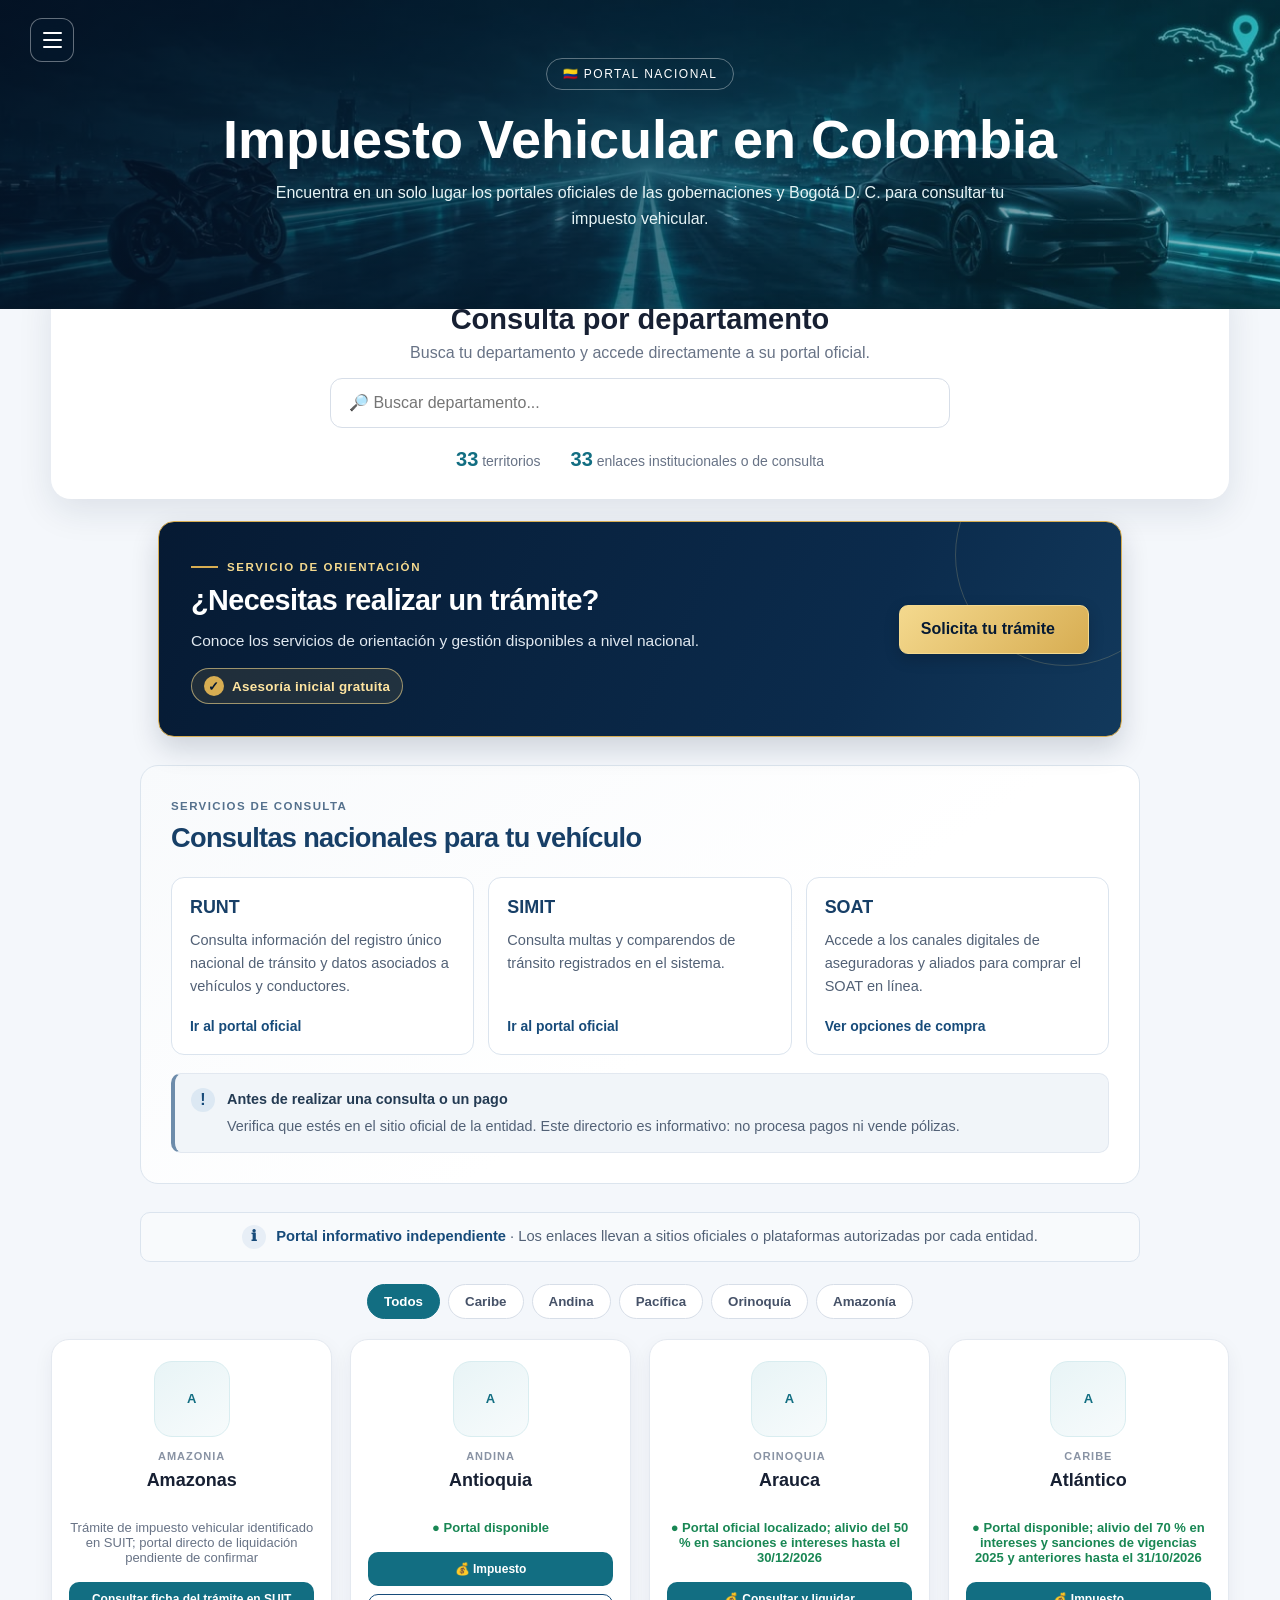
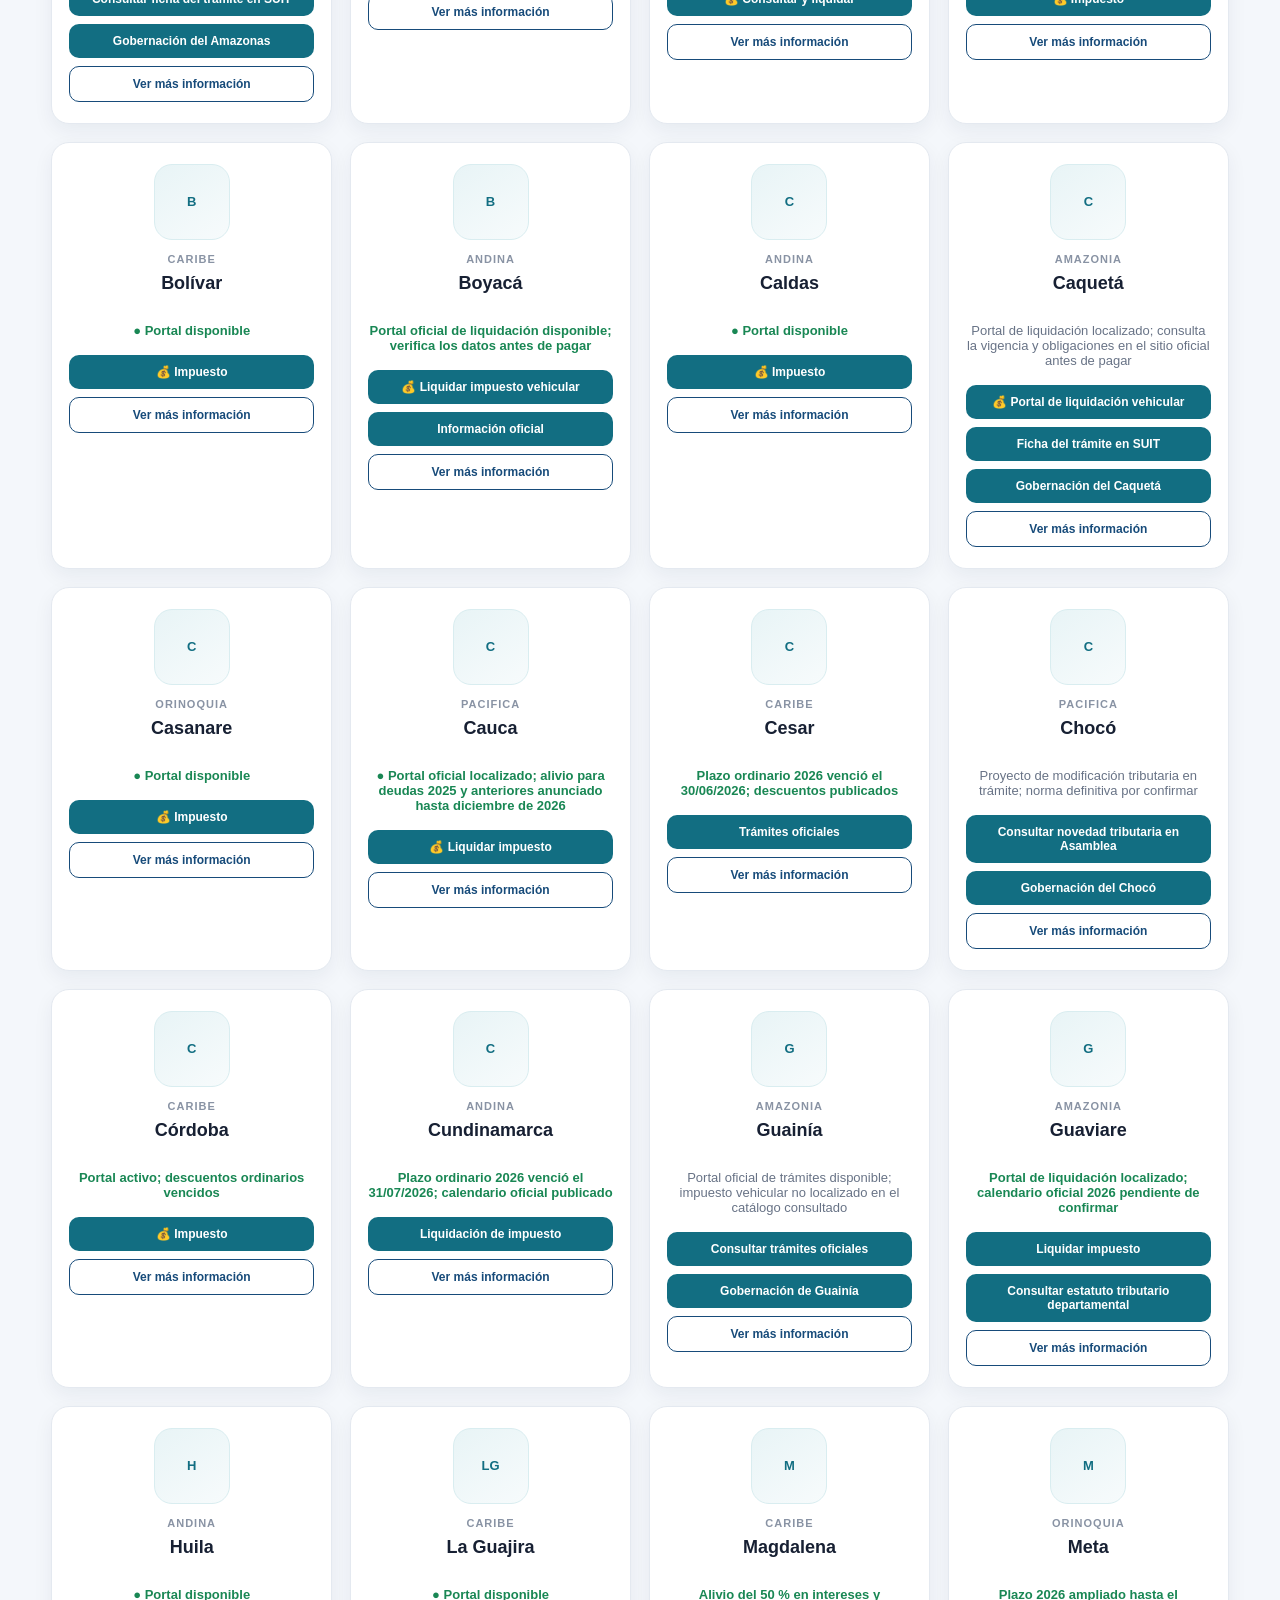
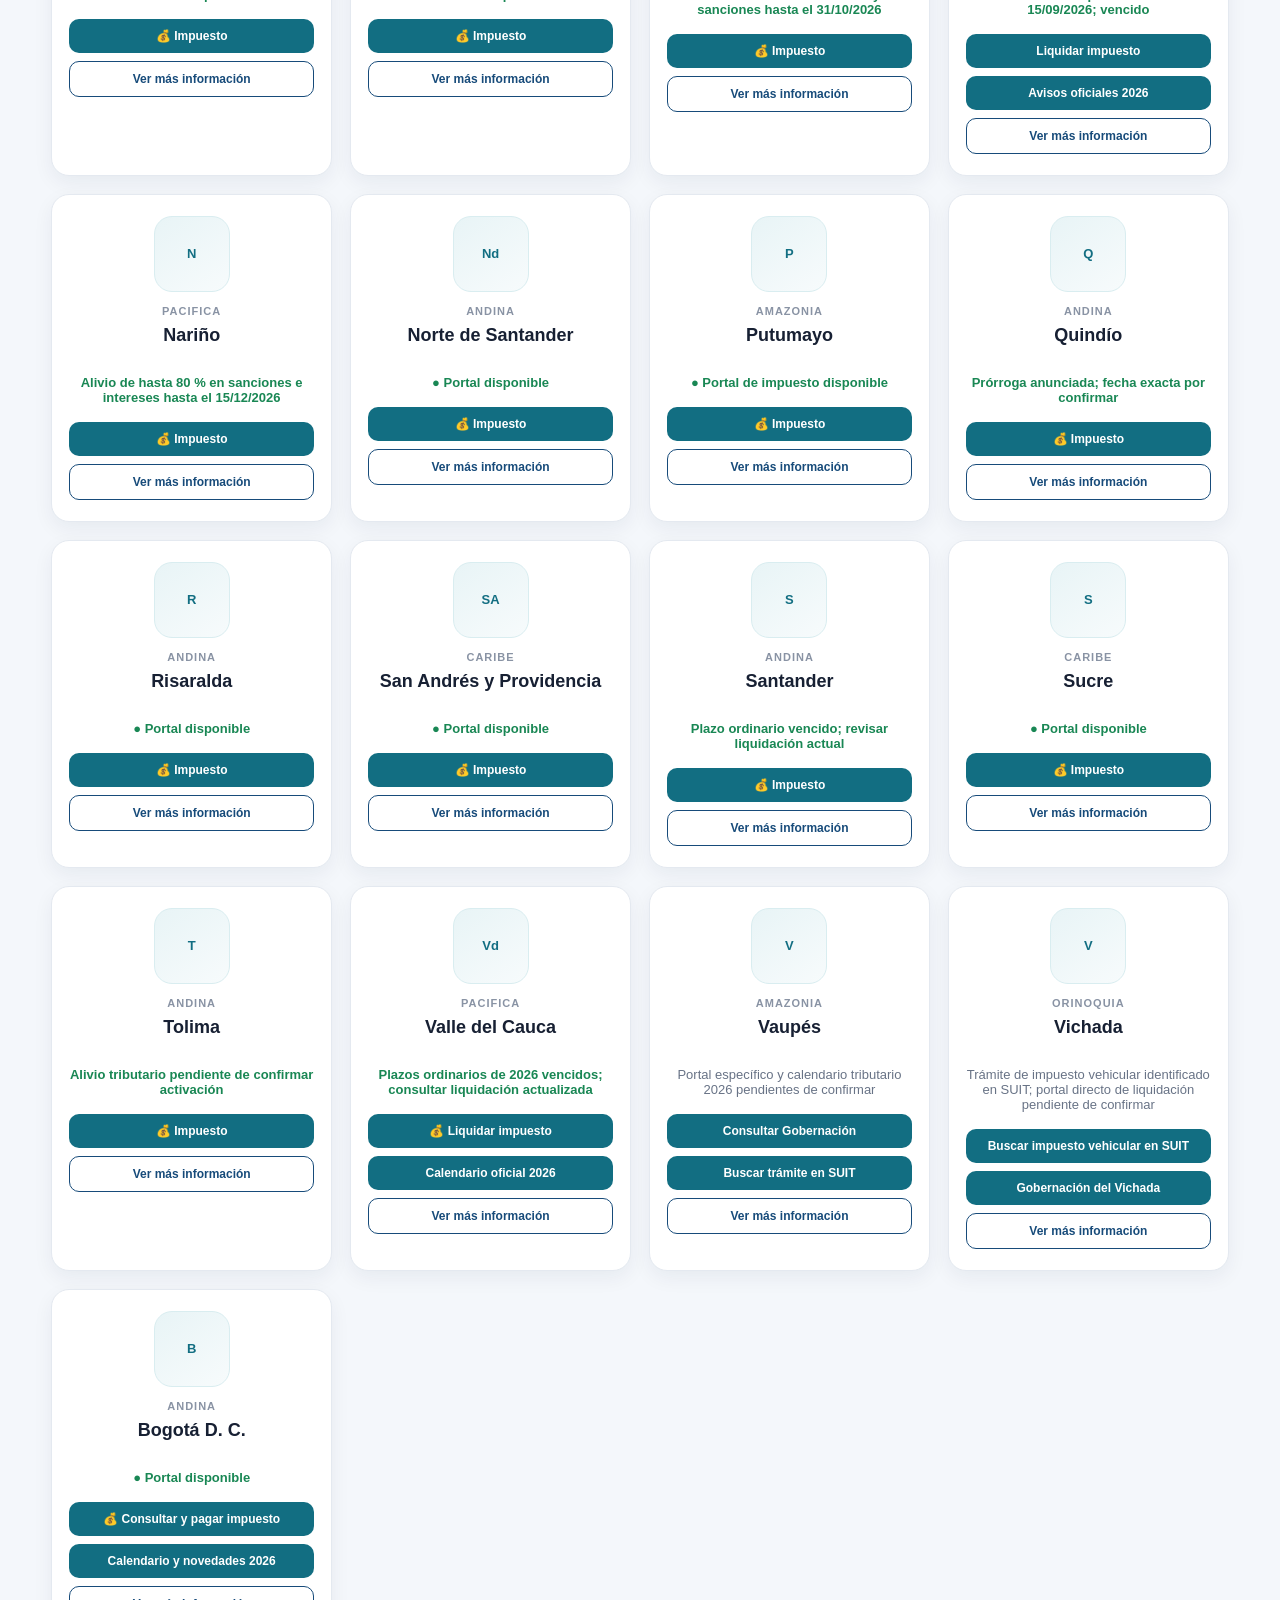
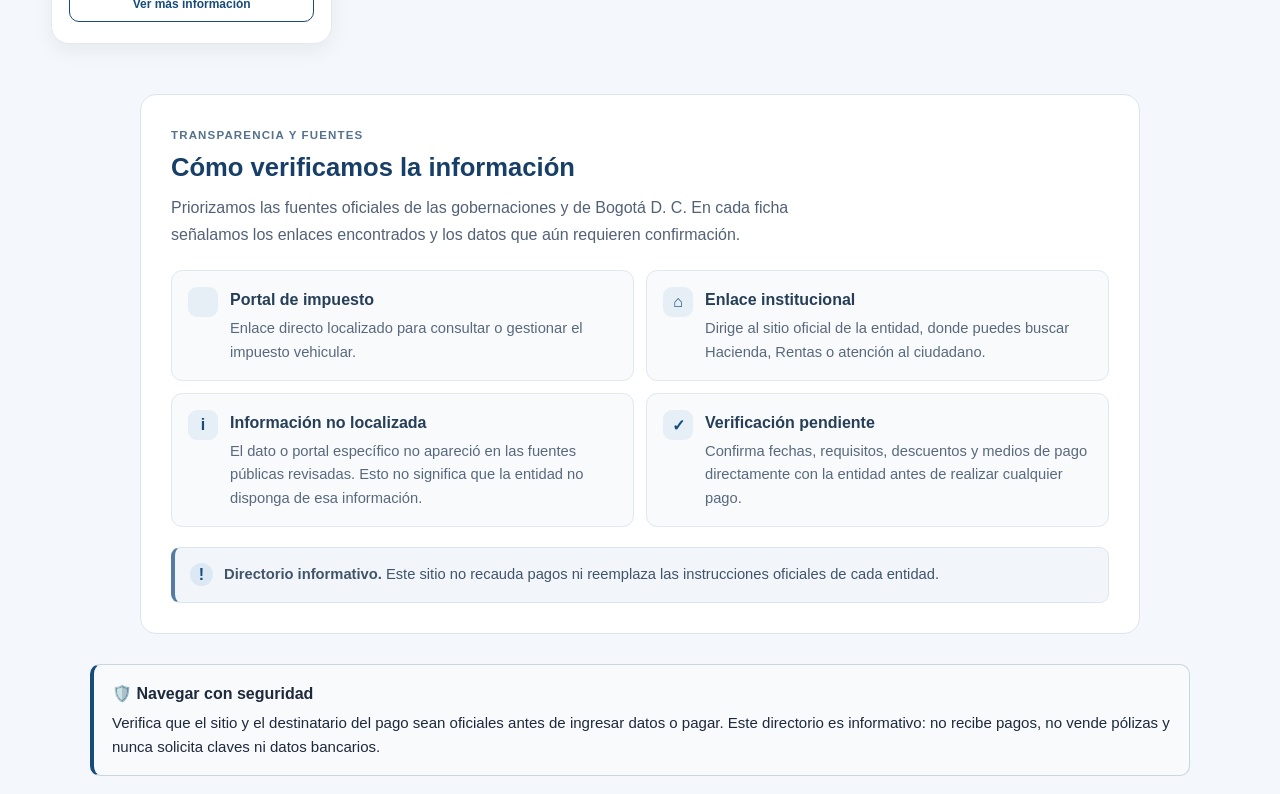
==== commit 64361b3d: "Forzar actualización de estilos del diseño superpuesto" ====
--- a/index.html
+++ b/index.html
@@ -5,7 +5,7 @@
     <meta name="viewport" content="width=device-width, initial-scale=1.0">
     <meta name="description" content="Portal informativo para consultar el impuesto vehicular en Colombia y acceder a los portales oficiales por departamento.">
     <title>Impuesto Vehicular en Colombia | Consulta por Departamento</title>
-    <link rel="stylesheet" href="css/estilos.css">
+    <link rel="stylesheet" href="css/estilos.css?v=20261025">
 
 <link rel="stylesheet" href="css/ajustes-index.css">
 <link rel="stylesheet" href="css/menu-lateral.css">
--- a/css/estilos.css
+++ b/css/estilos.css
@@ -423,6 +423,7 @@
 
     main {
         width: 94%;
+        margin: -60px auto 50px;
     }
 
     .grid {
--- a/css/menu-lateral.css
+++ b/css/menu-lateral.css
@@ -0,0 +1,28 @@
+/* Menú lateral compacto del Portal Nacional */
+.hero{position:relative}
+.menu-toggle{position:absolute;z-index:5;top:18px;left:clamp(14px,3vw,30px);display:flex;width:44px;height:44px;flex-direction:column;align-items:center;justify-content:center;gap:5px;border:1px solid rgba(255,255,255,.38);border-radius:12px;background:rgba(5,25,47,.48);color:#fff;cursor:pointer;backdrop-filter:blur(8px);transition:background .18s ease,border-color .18s ease}
+.menu-toggle:hover,.menu-toggle:focus-visible{background:rgba(5,25,47,.82);border-color:#fff;outline:2px solid rgba(255,255,255,.35);outline-offset:2px}
+.menu-toggle span{display:block;width:19px;height:2px;border-radius:2px;background:currentColor}
+.menu-overlay{position:fixed;z-index:1000;inset:0;background:rgba(8,20,35,.42);opacity:0;transition:opacity .22s ease}
+.menu-overlay[hidden]{display:none}
+.menu-lateral{position:fixed;z-index:1001;inset:0 auto 0 0;display:flex;width:min(360px,88vw);flex-direction:column;overflow-y:auto;padding:24px 18px 18px;background:#fff;color:#172033;box-shadow:14px 0 40px rgba(5,20,40,.18);transform:translateX(-105%);visibility:hidden;transition:transform .24s ease,visibility .24s ease}
+.menu-lateral.abierto{transform:translateX(0);visibility:visible}
+.menu-overlay.visible{opacity:1}
+.menu-lateral-cabecera{display:flex;align-items:flex-start;justify-content:space-between;gap:16px;padding:5px 4px 22px;border-bottom:1px solid #e5ebf1}
+.menu-lateral-etiqueta{color:#087f8c;font-size:.68rem;font-weight:800;letter-spacing:.14em}
+.menu-lateral-cabecera h2{margin:7px 0 0;color:#0c2946;font-size:1.35rem;line-height:1.25}
+.menu-cerrar{display:grid;flex:0 0 36px;width:36px;height:36px;place-items:center;border:1px solid #e1e8ef;border-radius:10px;background:#f8fafc;color:#334155;font-size:1.6rem;line-height:1;cursor:pointer}
+.menu-cerrar:hover{background:#edf4f7}
+.menu-lateral-enlaces{display:flex;flex-direction:column;gap:5px;padding-top:16px}
+.menu-lateral-enlaces>a{display:flex;align-items:center;gap:12px;min-width:0;padding:12px 10px;border:1px solid transparent;border-radius:12px;color:#25364a;text-decoration:none;transition:background .16s ease,border-color .16s ease}
+.menu-lateral-enlaces>a:hover,.menu-lateral-enlaces>a:focus-visible{border-color:#d9e8eb;background:#f3f9fa;outline:none}
+.menu-icono{display:grid;flex:0 0 36px;width:36px;height:36px;place-items:center;border-radius:10px;background:#eaf4f5;color:#087f8c;font-size:1rem;font-weight:800}
+.menu-lateral-enlaces>a>span:nth-child(2){display:flex;min-width:0;flex:1;flex-direction:column;gap:4px}
+.menu-lateral-enlaces strong{color:#17324d;font-size:.92rem;font-weight:750;line-height:1.3}
+.menu-lateral-enlaces small{color:#697789;font-size:.76rem;line-height:1.4}
+.menu-flecha{color:#8a98a8;font-size:1.35rem}
+.menu-lateral-separador{height:1px;margin:8px 4px;background:#e5ebf1}
+.menu-lateral-pie{margin:auto 4px 0;padding-top:22px;color:#748194;font-size:.76rem;line-height:1.6}
+body.menu-abierto{overflow:hidden}
+@media(max-width:650px){.menu-toggle{top:12px;left:12px;width:42px;height:42px}.menu-lateral{padding:20px 15px 16px}}
+@media(prefers-reduced-motion:reduce){.menu-overlay,.menu-lateral,.menu-toggle{transition:none}}
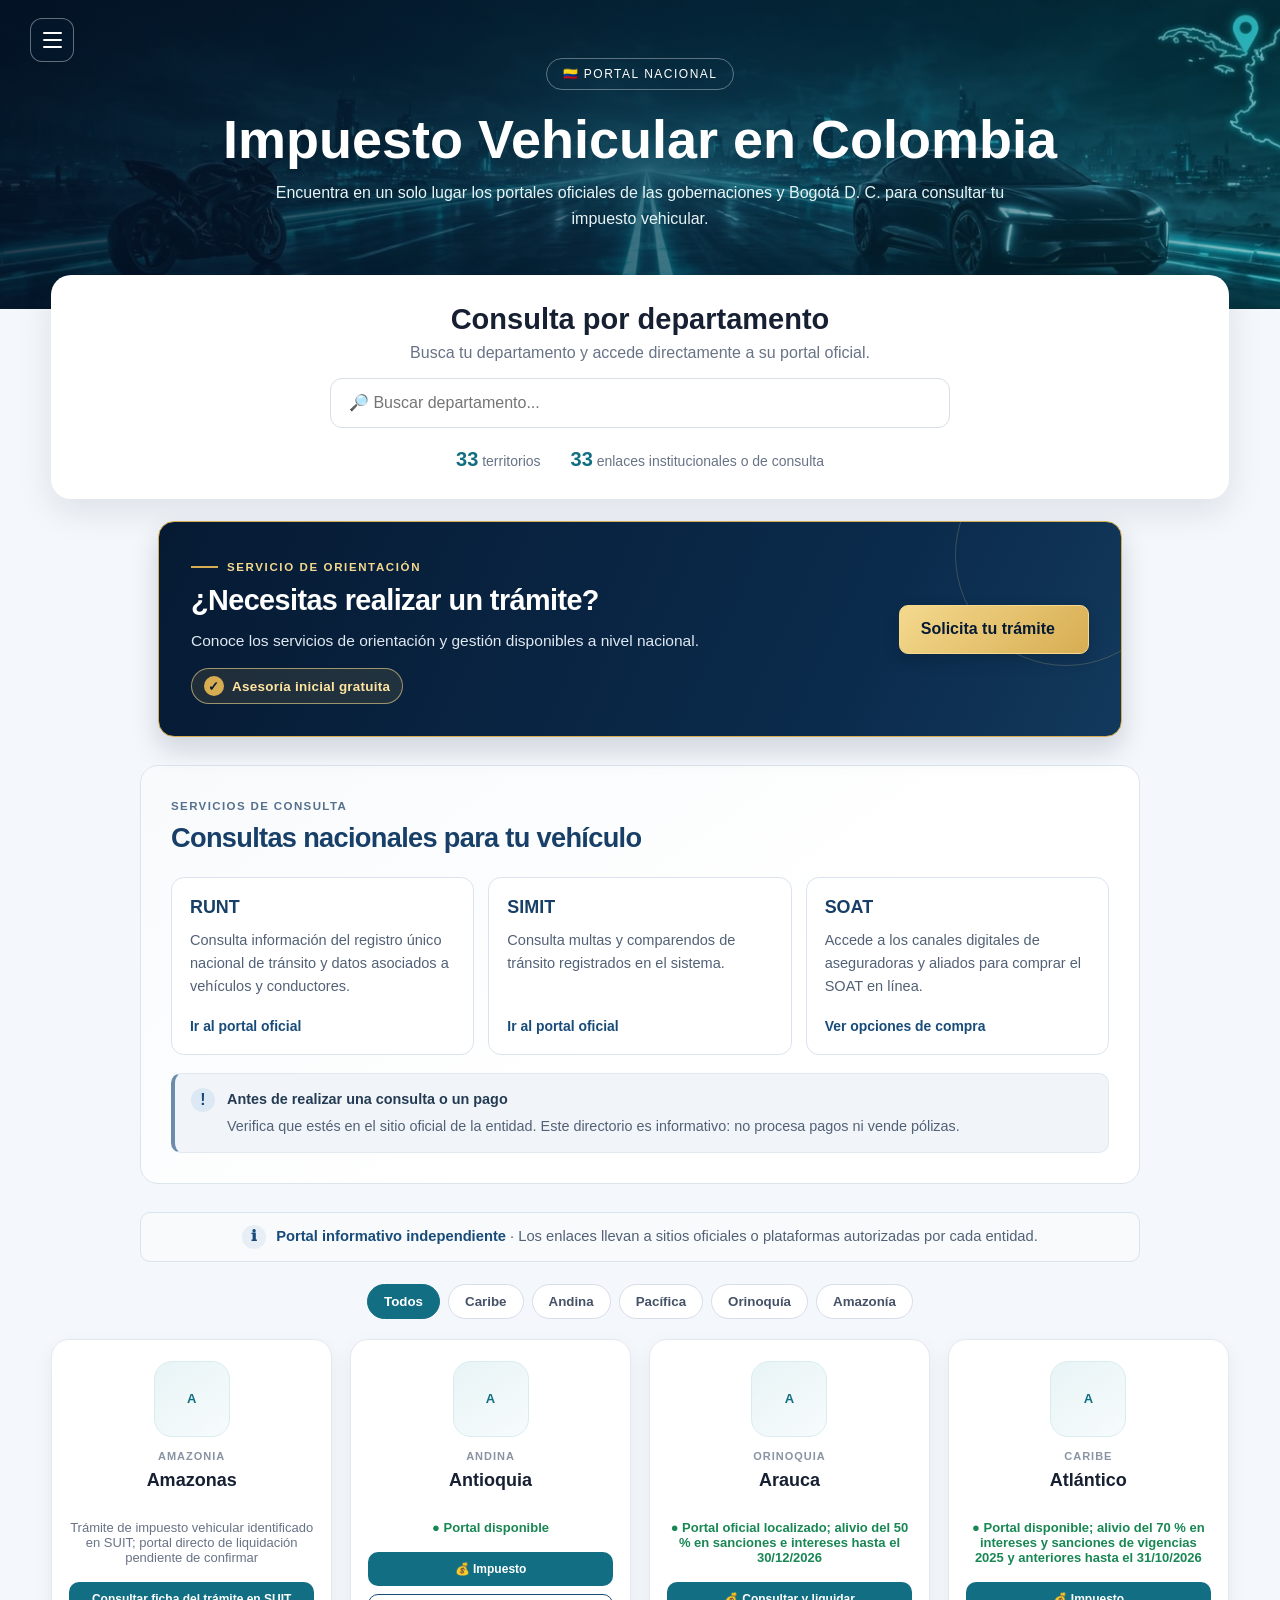
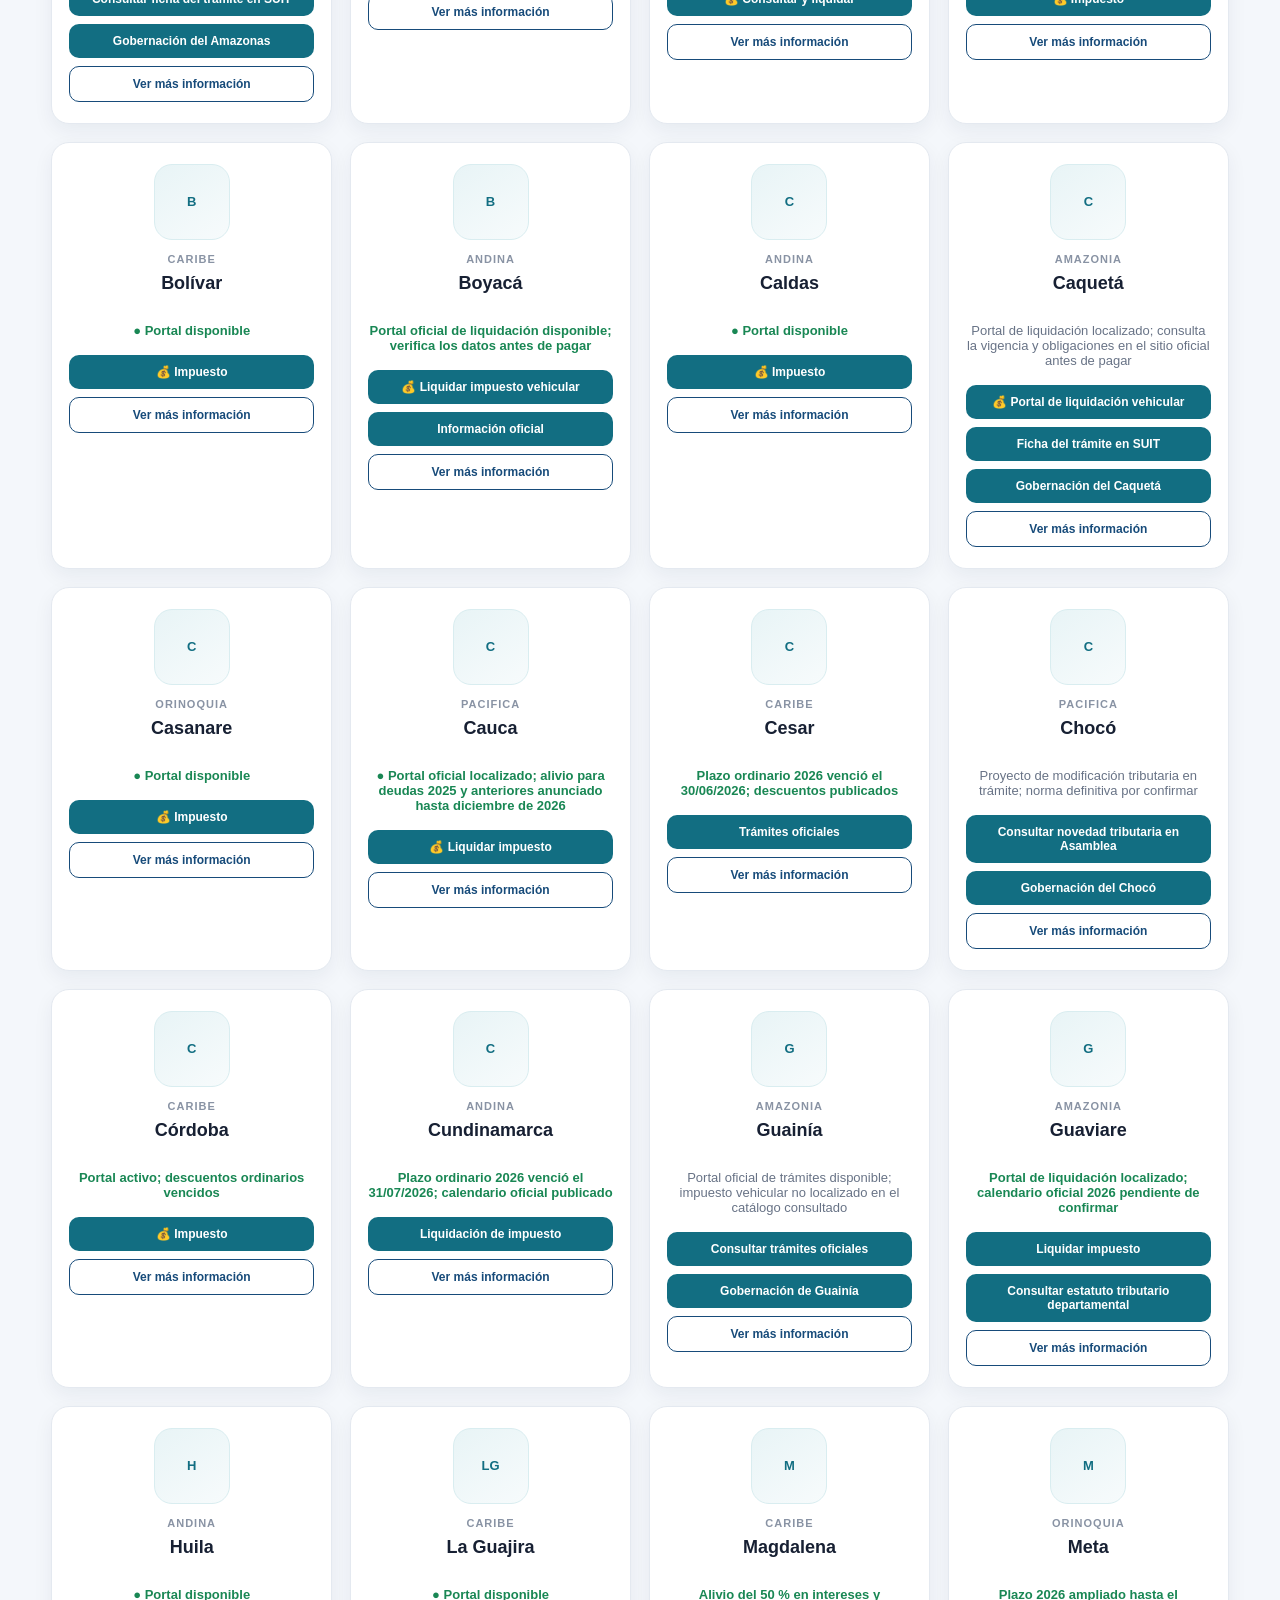
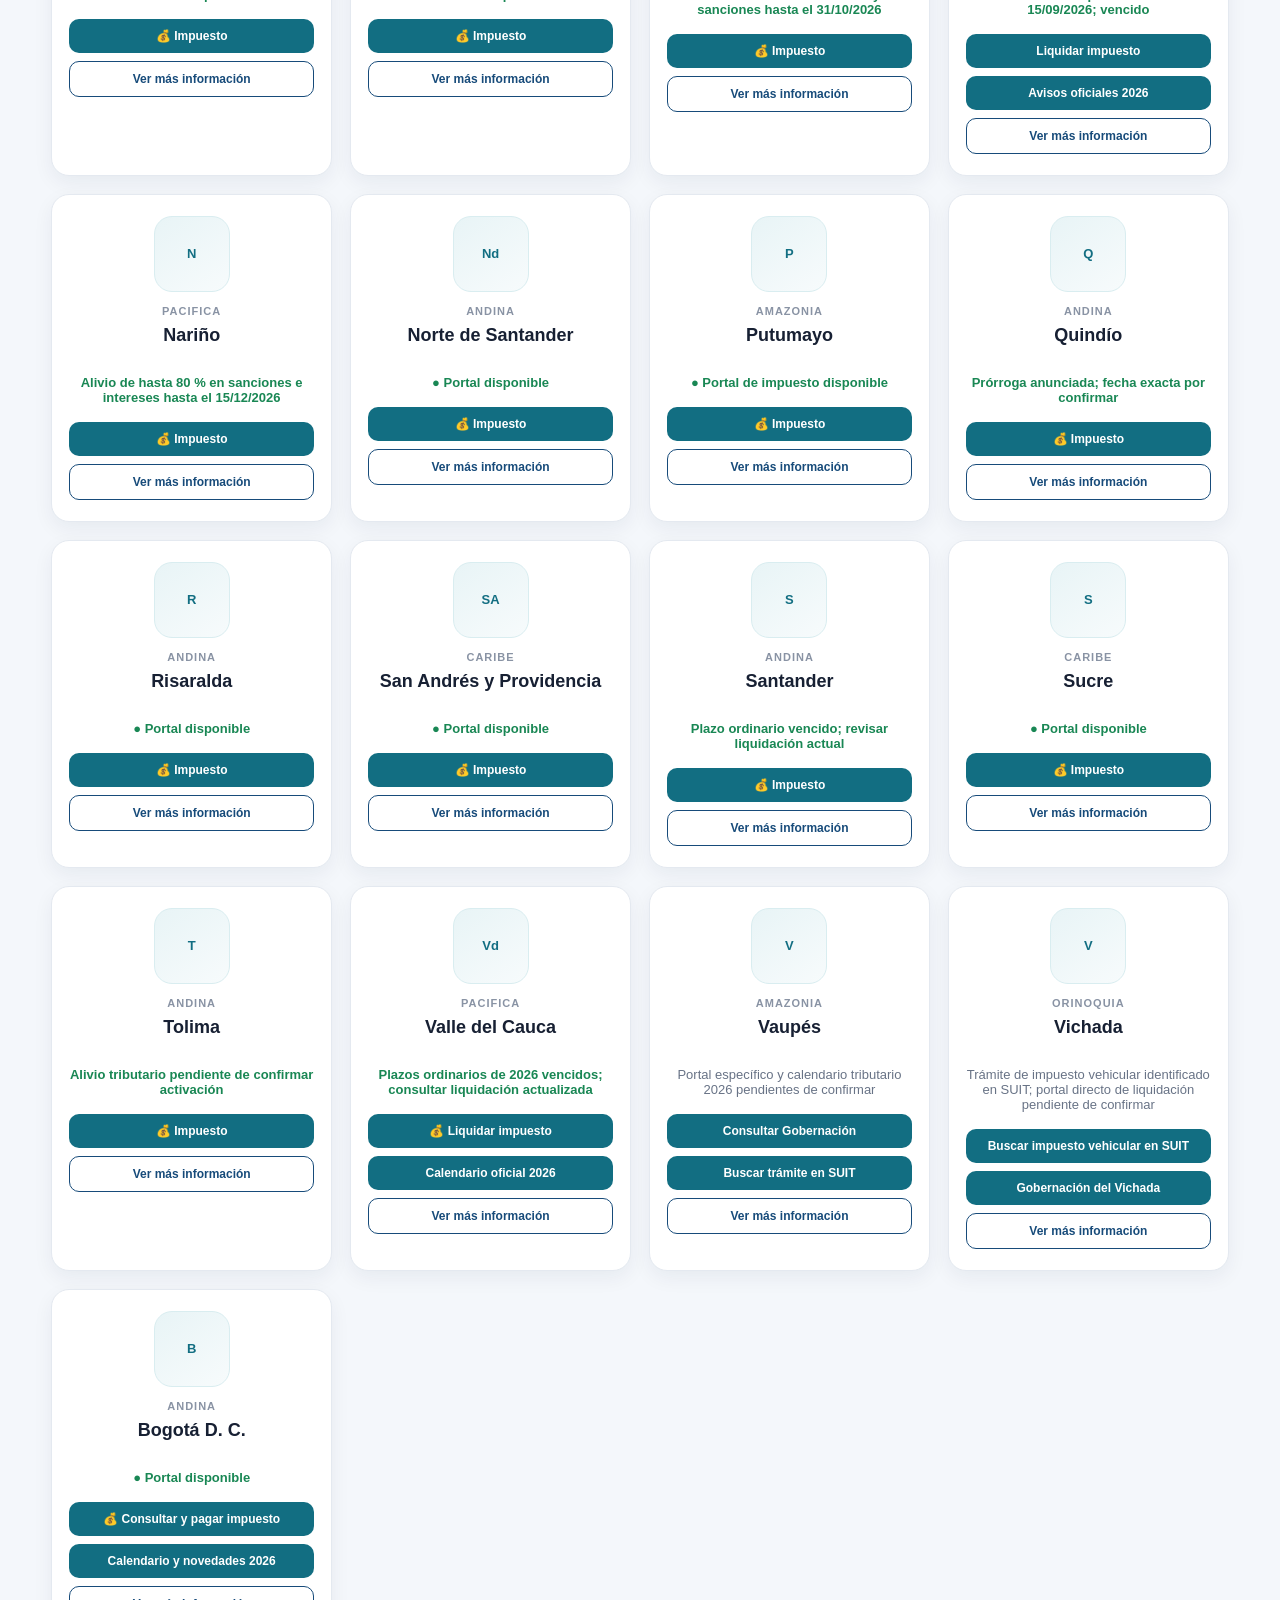
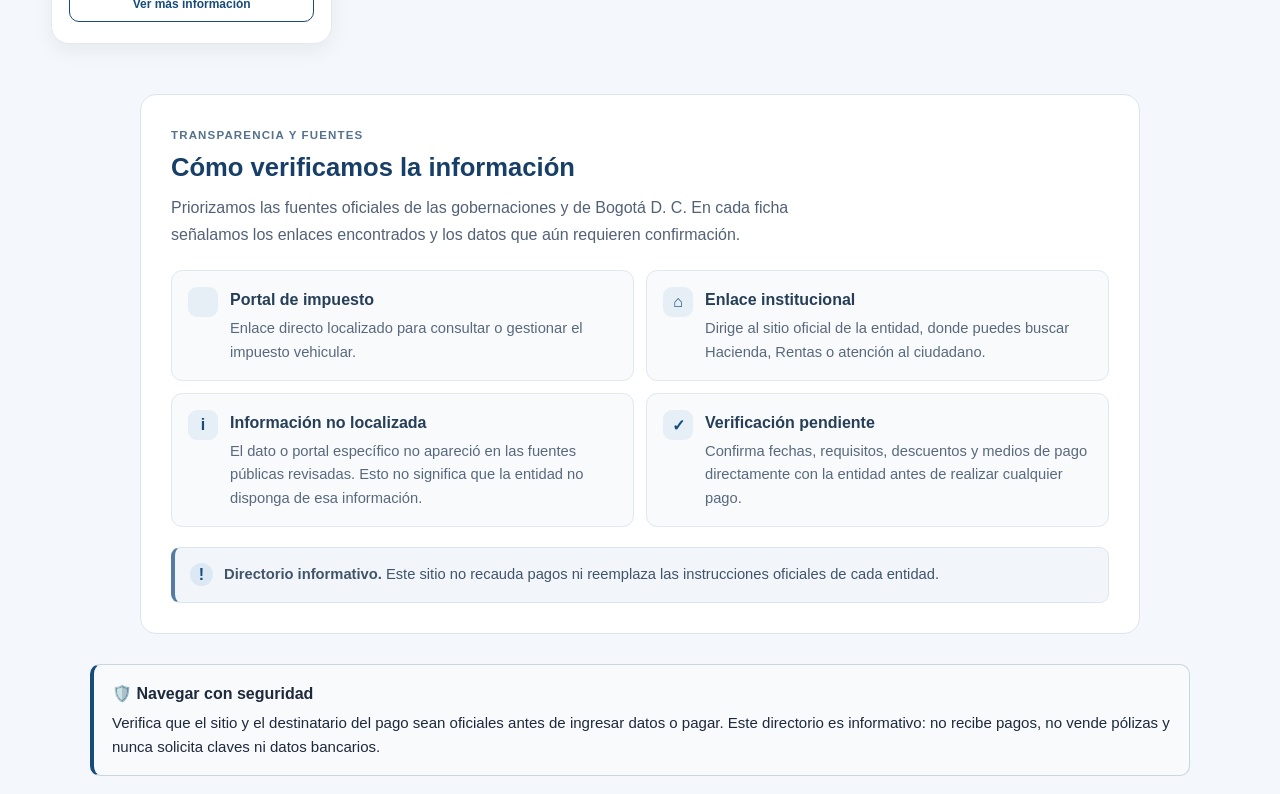
==== commit e3589647: "Actualizar versión de estilos para evitar caché" ====
--- a/index.html
+++ b/index.html
@@ -5,7 +5,7 @@
     <meta name="viewport" content="width=device-width, initial-scale=1.0">
     <meta name="description" content="Portal informativo para consultar el impuesto vehicular en Colombia y acceder a los portales oficiales por departamento.">
     <title>Impuesto Vehicular en Colombia | Consulta por Departamento</title>
-    <link rel="stylesheet" href="css/estilos.css?v=20261025">
+    <link rel="stylesheet" href="css/estilos.css?v=20261026">
 
 <link rel="stylesheet" href="css/ajustes-index.css">
 <link rel="stylesheet" href="css/menu-lateral.css">
--- a/css/estilos.css
+++ b/css/estilos.css
@@ -61,6 +61,8 @@
    ========================================================= */
 
 main {
+    position: relative;
+    z-index: 2;
     width: min(1200px, 92%);
     margin: -34px auto 50px;
 }
@@ -423,7 +425,7 @@
 
     main {
         width: 94%;
-        margin: -60px auto 50px;
+        margin-top: -50px;
     }
 
     .grid {
